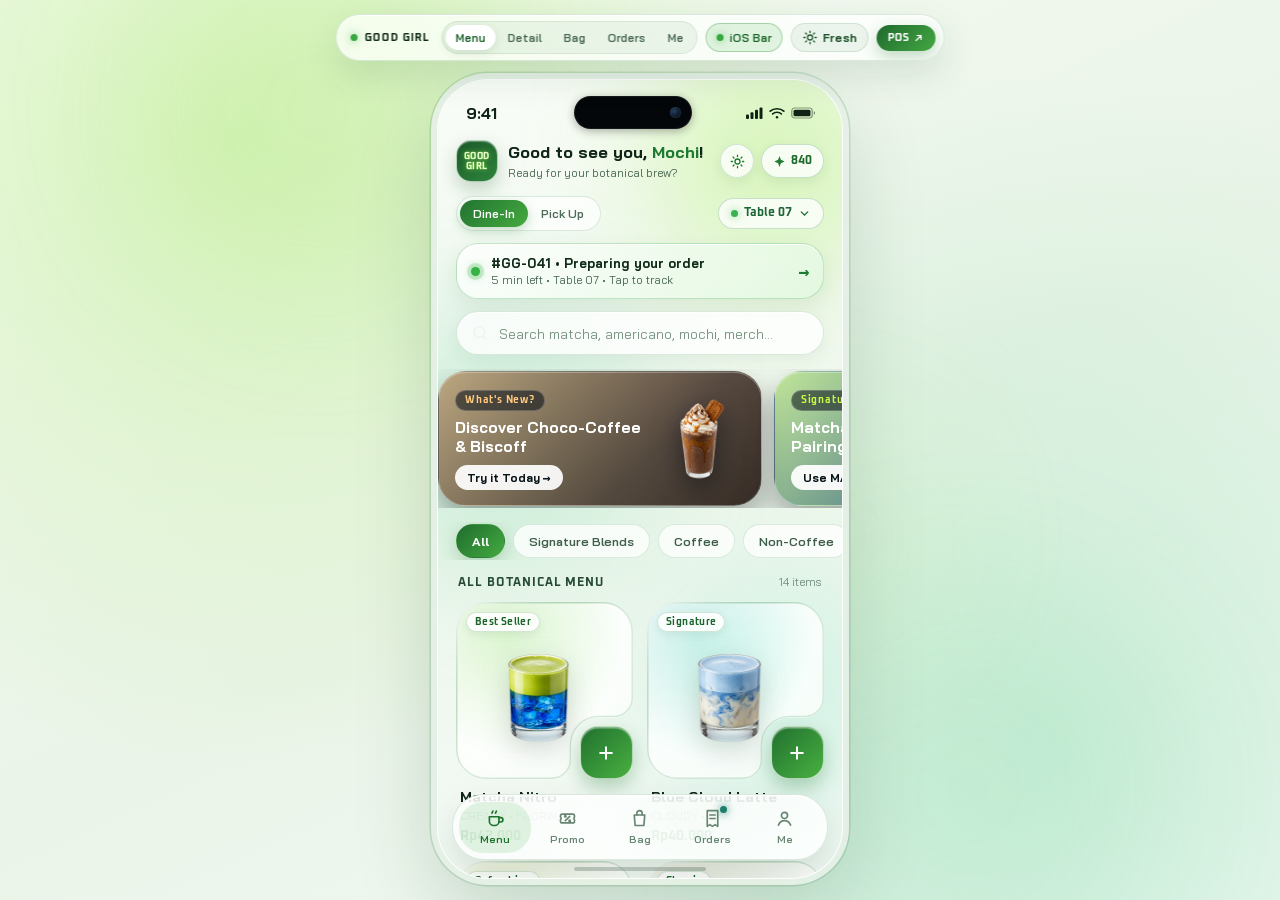
==== index.html @ bb22db85 "Polish SVG icons, concave card framing, responsive spacing, and single-line POS controls" ====
<!DOCTYPE html>
<html lang="en">
<head>
  <meta charset="UTF-8" />
  <meta name="viewport" content="width=device-width, initial-scale=1.0, maximum-scale=1.0, user-scalable=no, viewport-fit=cover" />
  <meta name="theme-color" content="#072230" />
  <meta name="apple-mobile-web-app-capable" content="yes" />
  <meta name="apple-mobile-web-app-status-bar-style" content="black-translucent" />
  <title>GOOD GIRL — Botanical Café Ordering &amp; Live POS</title>

  <link rel="preconnect" href="https://fonts.googleapis.com" />
  <link rel="preconnect" href="https://fonts.gstatic.com" crossorigin />
  <link href="https://fonts.googleapis.com/css2?family=Bai+Jamjuree:wght@400;500;600;700&family=Oxanium:wght@500;600;700&display=swap" rel="stylesheet" />
  <link rel="stylesheet" href="styles.css" />
</head>
<body class="show-statusbar">
  <!-- Shared SVG Definitions: Precision Concentric Concave-Notched Card ClipPath -->
  <svg class="svg-defs" aria-hidden="true" width="0" height="0" focusable="false">
    <defs>
      <clipPath id="notchedCardClip" clipPathUnits="objectBoundingBox">
        <path d="M 0.1687 0
                 L 0.8313 0
                 A 0.1687 0.1687 0 0 1 1 0.1687
                 L 1 0.5422
                 A 0.1084 0.1084 0 0 1 0.8916 0.6506
                 L 0.8072 0.6506
                 A 0.1566 0.1566 0 0 0 0.6506 0.8072
                 L 0.6506 0.8916
                 A 0.1084 0.1084 0 0 1 0.5422 1
                 L 0.1687 1
                 A 0.1687 0.1687 0 0 1 0 0.8313
                 L 0 0.1687
                 A 0.1687 0.1687 0 0 1 0.1687 0 Z" />
      </clipPath>

      <linearGradient id="notchGlassBorder" x1="0%" y1="0%" x2="100%" y2="100%">
        <stop offset="0%" stop-color="var(--notch-stroke-1)" />
        <stop offset="48%" stop-color="var(--notch-stroke-2)" />
        <stop offset="100%" stop-color="var(--notch-stroke-3)" />
      </linearGradient>
    </defs>
  </svg>

  <!-- Desktop Ambient Backdrop -->
  <div class="desktop-backdrop" aria-hidden="true">
    <div class="ambient-orb orb-1"></div>
    <div class="ambient-orb orb-2"></div>
    <div class="ambient-orb orb-3"></div>
  </div>

  <!-- Desktop-Only Floating Preview Toolbar -->
  <aside class="desktop-toolbar" aria-label="Preview controls">
    <div class="toolbar-brand">
      <span class="toolbar-dot"></span>
      <span>GOOD GIRL</span>
    </div>
    <div class="toolbar-segmented" role="tablist" aria-label="Quick view">
      <button type="button" class="toolbar-tab is-active" data-nav-view="menu" role="tab" aria-selected="true">Menu</button>
      <button type="button" class="toolbar-tab" data-nav-view="detail" role="tab" aria-selected="false">Detail</button>
      <button type="button" class="toolbar-tab" data-nav-view="bag" role="tab" aria-selected="false">Bag</button>
      <button type="button" class="toolbar-tab" data-nav-view="orders" role="tab" aria-selected="false">Orders</button>
      <button type="button" class="toolbar-tab" data-nav-view="me" role="tab" aria-selected="false">Me</button>
    </div>
    <button type="button" class="toolbar-toggle is-active" id="statusBarToggle" aria-pressed="true" title="Toggle iOS Status Bar">
      <span class="toggle-indicator"></span>
      <span>iOS Bar</span>
    </button>
    <button type="button" class="toolbar-theme-btn" id="toolbarThemeBtn" data-theme-toggle aria-label="Switch theme">
      <span class="theme-pill-icon" aria-hidden="true">
        <svg width="14" height="14" viewBox="0 0 24 24" fill="none" stroke="currentColor" stroke-width="2.1" stroke-linecap="round" stroke-linejoin="round"><circle cx="12" cy="12" r="4"/><path d="M12 2v2M12 20v2M4.93 4.93l1.41 1.41M17.66 17.66l1.41 1.41M2 12h2M20 12h2M6.34 17.66l-1.41 1.41M19.07 4.93l-1.41 1.41"/></svg>
      </span>
      <span class="theme-pill-label">Fresh</span>
    </button>
    <a href="pos.html" target="_blank" rel="noopener" class="toolbar-pos-link" title="Open Live Barista POS Terminal">
      <span>POS</span>
      <svg width="12" height="12" viewBox="0 0 24 24" fill="none" stroke="currentColor" stroke-width="2.4" stroke-linecap="round" stroke-linejoin="round" aria-hidden="true"><path d="M7 17L17 7M9 7h8v8"/></svg>
    </a>
  </aside>

  <!-- Main Mobile Shell -->
  <main class="mobile-stage">
    <div class="phone-shell" id="phoneShell" data-view="menu">

      <!-- Optional Desktop Preview iOS Status Bar (auto-hidden on real phones <= 520px) -->
      <header class="ios-statusbar" id="iosStatusBar" aria-hidden="true">
        <span class="status-time">9:41</span>
        <div class="dynamic-island">
          <span class="island-camera"></span>
        </div>
        <div class="status-icons">
          <svg width="17" height="12" viewBox="0 0 17 12" fill="currentColor">
            <rect x="0" y="7.5" width="3" height="4.5" rx="1" />
            <rect x="4.5" y="5.2" width="3" height="6.8" rx="1" />
            <rect x="9" y="2.8" width="3" height="9.2" rx="1" />
            <rect x="13.5" y="0.5" width="3" height="11.5" rx="1" />
          </svg>
          <svg width="16" height="12" viewBox="0 0 16 12" fill="none" stroke="currentColor" stroke-width="1.7" stroke-linecap="round">
            <path d="M1.2 4.2C4.8 0.9 11.2 0.9 14.8 4.2" />
            <path d="M3.7 6.9C6.1 4.7 9.9 4.7 12.3 6.9" />
            <circle cx="8" cy="10.2" r="1.2" fill="currentColor" stroke="none" />
          </svg>
          <svg width="25" height="12" viewBox="0 0 25 12" fill="none">
            <rect x="0.75" y="1" width="20.5" height="10" rx="3" stroke="currentColor" stroke-opacity="0.45" stroke-width="1.2" />
            <rect x="2.5" y="2.75" width="17" height="6.5" rx="1.6" fill="currentColor" />
            <path d="M22.8 4.2C23.6 4.5 24 5.2 24 6C24 6.8 23.6 7.5 22.8 7.8V4.2Z" fill="currentColor" fill-opacity="0.55" />
          </svg>
        </div>
      </header>

      <!-- ================================================================
           VIEW 1: MENU HOME (Discovery, Mode/Table, Promo, Categories, Grid)
           ================================================================ -->
      <section class="screen screen-menu is-active" id="screenMenu" aria-label="Menu Home">
        <div class="ambient-layer menu-ambient" aria-hidden="true">
          <div class="a-orb a-orb-lime"></div>
          <div class="a-orb a-orb-ocean"></div>
          <div class="a-orb a-orb-cyan"></div>
        </div>

        <div class="scroll-body menu-scroll">
          <!-- Greeting & Member Points -->
          <div class="home-header">
            <div class="home-brand-left">
              <div class="brand-badge brand-badge-sm" aria-label="GOOD GIRL Logo">
                <svg viewBox="0 0 56 56" class="goodgirl-svg" aria-hidden="true">
                  <text x="28" y="25" text-anchor="middle" class="gg-text">GOOD</text>
                  <text x="28" y="42" text-anchor="middle" class="gg-text">GIRL</text>
                </svg>
              </div>
              <div class="home-greeting">
                <h1>Good to see you, <span id="homeMemberName">Mochi</span>!</h1>
                <p>Ready for your botanical brew?</p>
              </div>
            </div>

            <div class="home-header-actions">
              <button type="button" class="theme-mini-btn" id="homeThemeBtn" data-theme-toggle aria-label="Switch light or dark theme" title="Switch Fresh White / Dark Glass theme">
                <span class="theme-pill-icon" aria-hidden="true">
                  <svg width="16" height="16" viewBox="0 0 24 24" fill="none" stroke="currentColor" stroke-width="2.1" stroke-linecap="round" stroke-linejoin="round"><circle cx="12" cy="12" r="4"/><path d="M12 2v2M12 20v2M4.93 4.93l1.41 1.41M17.66 17.66l1.41 1.41M2 12h2M20 12h2M6.34 17.66l-1.41 1.41M19.07 4.93l-1.41 1.41"/></svg>
                </span>
              </button>
              <button type="button" class="points-chip" id="homePointsChip" aria-label="View membership points">
                <svg class="pts-star-svg" width="13" height="13" viewBox="0 0 24 24" fill="currentColor" aria-hidden="true"><path d="M12 2l2.6 6.8L21.5 12l-6.9 3.2L12 22l-2.6-6.8L2.5 12l6.9-3.2L12 2Z"/></svg>
                <span id="homePointsVal">840</span>
              </button>
            </div>
          </div>

          <!-- Dine-In / Pick-Up + Table Selector Strip -->
          <div class="mode-strip">
            <div class="mode-segmented" role="radiogroup" aria-label="Order mode">
              <button type="button" class="mode-opt is-active" data-order-mode="dine-in" role="radio" aria-checked="true">Dine-In</button>
              <button type="button" class="mode-opt" data-order-mode="pickup" role="radio" aria-checked="false">Pick Up</button>
            </div>

            <button type="button" class="table-pill" id="tableSelectBtn" aria-label="Select table number">
              <span class="table-dot"></span>
              <span id="tableNumberLabel">Table 07</span>
              <svg width="13" height="13" viewBox="0 0 24 24" fill="none" stroke="currentColor" stroke-width="2.4" stroke-linecap="round">
                <path d="M6 9l6 6 6-6" />
              </svg>
            </button>
          </div>

          <!-- Live Active Order Status Banner (syncs with POS!) -->
          <button type="button" class="active-order-banner" id="homeActiveOrderBanner" hidden>
            <span class="live-pulse"></span>
            <span class="banner-order-copy">
              <strong id="homeActiveOrderTitle">#GG-041 • Preparing your order</strong>
              <small id="homeActiveOrderSub">5 min left • Table 07 • Tap to track</small>
            </span>
            <span class="banner-order-arrow">&rarr;</span>
          </button>

          <!-- Liquid-Glass Search Bar -->
          <div class="search-glass-wrap">
            <svg class="search-icon" width="18" height="18" viewBox="0 0 24 24" fill="none" stroke="currentColor" stroke-width="2" stroke-linecap="round">
              <circle cx="11" cy="11" r="7" />
              <path d="M20 20l-3.5-3.5" />
            </svg>
            <input
              type="search"
              id="menuSearchInput"
              class="search-glass-input"
              placeholder="Search matcha, americano, mochi, merch..."
              autocomplete="off"
              aria-label="Search menu"
            />
            <button type="button" class="search-clear-btn" id="searchClearBtn" hidden aria-label="Clear search">&times;</button>
          </div>

          <!-- Featured Promo Banner Carousel -->
          <div class="promo-carousel" id="promoCarousel" aria-label="Featured promotions">
            <!-- Populated from menu-data.js -->
          </div>

          <!-- Horizontal Category Filter Pills -->
          <div class="category-pills" id="categoryPills" role="tablist" aria-label="Menu categories">
            <!-- Populated from menu-data.js -->
          </div>

          <!-- Section Header -->
          <div class="menu-section-head">
            <h2 id="menuGridHeading">ALL BOTANICAL MENU</h2>
            <span id="menuGridCount">14 items</span>
          </div>

          <!-- 2-Column Concave-Notched Liquid-Glass Menu Grid -->
          <div class="menu-grid" id="menuGrid" role="list">
            <!-- Populated dynamically with concave-notched SVG glass cards -->
          </div>
        </div>
      </section>

      <!-- ================================================================
           VIEW 2: PROMO, VOUCHERS & MERCH DEALS
           ================================================================ -->
      <section class="screen screen-promo" id="screenPromo" aria-label="Promotions and Vouchers" aria-hidden="true">
        <div class="ambient-layer promo-ambient" aria-hidden="true">
          <div class="a-orb a-orb-lime"></div>
          <div class="a-orb a-orb-rose"></div>
        </div>

        <div class="scroll-body tab-scroll">
          <div class="page-head">
            <div>
              <p class="page-kicker">GOOD GIRL REWARDS</p>
              <h1 class="page-title">PROMO &amp; VOUCHERS</h1>
            </div>
            <span class="active-voucher-pill" id="promoAppliedPill" hidden>1 Applied</span>
          </div>

          <!-- Promo Code Quick Input -->
          <form class="voucher-input-row" id="promoCodeForm">
            <input
              type="text"
              id="promoCodeInput"
              class="glass-text-input"
              placeholder="Enter voucher code (e.g. MATCHA20)"
              autocomplete="off"
            />
            <button type="submit" class="apply-code-btn">Apply</button>
          </form>

          <div class="section-label-row">
            <h2>AVAILABLE VOUCHERS</h2>
            <span>Tap to apply to bag</span>
          </div>

          <div class="voucher-list" id="promoVoucherList">
            <!-- Populated from app.js -->
          </div>

          <div class="section-label-row" style="margin-top: 22px;">
            <h2>LIMITED MERCH PERKS</h2>
            <span>Bring tumbler &amp; save Rp5k</span>
          </div>

          <div class="merch-spotlight-list" id="promoMerchList">
            <!-- Populated from app.js -->
          </div>
        </div>
      </section>

      <!-- ================================================================
           VIEW 3: MY BAG (Order List, Change, Merge Table, Voucher, Pay Now)
           ================================================================ -->
      <section class="screen screen-bag" id="screenBag" aria-label="My Bag" aria-hidden="true">
        <div class="ambient-layer bag-ambient" aria-hidden="true">
          <div class="a-orb a-orb-ocean"></div>
          <div class="a-orb a-orb-lime"></div>
        </div>

        <div class="bag-layout">
          <div class="page-head bag-head">
            <div>
              <p class="page-kicker">CHECKOUT TRAY</p>
              <h1 class="page-title">MY BAG <span class="bag-count-inline" id="bagHeaderCount">(0)</span></h1>
            </div>
            <button type="button" class="add-more-pill" id="bagAddMoreBtn">Add Order +</button>
          </div>

          <div class="bag-scroll">
            <!-- Fulfillment Mode & Merge Active Order Bar -->
            <div class="bag-mode-card">
              <div class="bag-mode-top">
                <div>
                  <span class="bag-mode-label" id="bagModeSummary">Dine-In • Table 07</span>
                  <p class="bag-mode-sub">Order goes straight to Barista POS</p>
                </div>
                <button type="button" class="mini-glass-btn" id="bagChangeModeBtn">Change</button>
              </div>

              <label class="merge-toggle-row" id="mergeToggleRow" hidden>
                <span class="merge-toggle-copy">
                  <strong>Merge into active order <span id="mergeTargetId">#GG-041</span></strong>
                  <small>Combine with your current table ticket at POS</small>
                </span>
                <input type="checkbox" id="mergeOrderCheckbox" class="glass-switch" />
              </label>
            </div>

            <!-- Cart Item Cards -->
            <div class="bag-items-list" id="bagItemsList">
              <!-- Populated dynamically -->
            </div>

            <!-- Have a Voucher Trigger Row -->
            <button type="button" class="voucher-trigger-row" id="bagVoucherTrigger">
              <span class="voucher-trigger-left">
                <span class="voucher-icon-pill">%</span>
                <span class="voucher-trigger-copy">
                  <strong id="bagVoucherTitle">Have a voucher?</strong>
                  <small id="bagVoucherSub">Tap to pick a promo or member reward</small>
                </span>
              </span>
              <svg width="18" height="18" viewBox="0 0 24 24" fill="none" stroke="currentColor" stroke-width="2.2" stroke-linecap="round">
                <path d="M9 6l6 6-6 6" />
              </svg>
            </button>

            <!-- Price Breakdown Card -->
            <div class="bag-summary-card" id="bagSummaryCard">
              <div class="sum-row">
                <span>Subtotal</span>
                <span id="bagSubtotal">Rp0</span>
              </div>
              <div class="sum-row sum-discount" id="bagDiscountRow" hidden>
                <span id="bagDiscountLabel">Voucher Discount</span>
                <span id="bagDiscountVal">-Rp0</span>
              </div>
              <div class="sum-row">
                <span>Service &amp; Packaging</span>
                <span class="sum-free">Included</span>
              </div>
              <div class="sum-row">
                <span>Member Points Earned</span>
                <span class="sum-pts" id="bagPointsEarn">+0 pts</span>
              </div>
              <div class="sum-row sum-total">
                <span>Total</span>
                <span id="bagTotal">Rp0</span>
              </div>
            </div>
          </div>

          <!-- Sticky Pay Now Bar (sits right above floating dock) -->
          <div class="bag-checkout-bar">
            <div class="bag-pay-meta">
              <span id="bagPayItemCount">0 items</span>
              <strong id="bagPayTotal">Rp0</strong>
            </div>
            <button type="button" class="pay-now-btn" id="payNowBtn" disabled>
              <span>Pay Now</span>
              <svg width="17" height="17" viewBox="0 0 24 24" fill="none" stroke="currentColor" stroke-width="2.4" stroke-linecap="round">
                <path d="M5 12h14M13 6l6 6-6 6" />
              </svg>
            </button>
          </div>
        </div>
      </section>

      <!-- ================================================================
           VIEW 4: ORDERS (Live 4-Stage Tracker + Receipt + Pairing Sheet)
           ================================================================ -->
      <section class="screen screen-orders" id="screenOrders" aria-label="Live Order Tracker" aria-hidden="true">
        <div class="ambient-layer orders-ambient" aria-hidden="true">
          <div class="a-orb a-orb-ocean"></div>
          <div class="a-orb a-orb-cyan"></div>
          <div class="a-orb a-orb-lime"></div>
        </div>

        <div class="orders-scroll">
          <!-- Top Signature Liquid-Glass Order Status Card -->
          <article class="order-glass-card" id="activeOrderCard" aria-label="Active order status">
            <div class="order-card-upper">
              <button type="button" class="order-thumb-glass" id="trackerDrinkThumbBtn" aria-label="View item details">
                <img src="assets/matcha-nitro.png" alt="Ordered drink" id="trackerDrinkImg" />
              </button>

              <div class="order-status-meta">
                <div class="order-id-line">
                  <span class="queue-badge" id="trackerQueueId">#GG-041</span>
                  <span class="queue-mode-text" id="trackerOrderMode">Dine-In • Table 07</span>
                </div>
                <h2 class="order-status-heading" id="orderStatusHeading">Preparing your order</h2>
                <p class="order-status-eta" id="orderStatusEta">5 min left</p>
              </div>
            </div>

            <!-- Signature Lime → Aqua → Blue Gradient Progress Bar -->
            <div class="progress-row">
              <span class="progress-label">Received</span>
              <div class="progress-track-wrap" aria-label="Live order progress">
                <div class="progress-track">
                  <div class="progress-fill" id="progressFill" style="width: 62%;"></div>
                </div>
                <div class="progress-knob" id="progressKnob" style="left: 62%;"></div>
              </div>
              <span class="progress-label progress-label-end">Complete</span>
            </div>

            <!-- Interactive 4-Stage Stepper Pills (Synced with POS + tappable for testing!) -->
            <div class="stage-pills-row" id="stagePillsRow" role="group" aria-label="Order tracking stages">
              <button type="button" class="stage-pill" data-stage="received">Received</button>
              <button type="button" class="stage-pill is-active" data-stage="preparing">Preparing</button>
              <button type="button" class="stage-pill" data-stage="ready">Ready</button>
              <button type="button" class="stage-pill" data-stage="complete">Complete</button>
            </div>

            <!-- Receipt & Live POS Actions -->
            <div class="tracker-utility-row">
              <button type="button" class="utility-glass-btn" id="openReceiptBtn">
                <svg width="15" height="15" viewBox="0 0 24 24" fill="none" stroke="currentColor" stroke-width="2" stroke-linecap="round">
                  <path d="M6 3h12v18l-3-2-3 2-3-2-3 2V3Z" />
                  <path d="M9 8h6M9 12h6M9 16h4" />
                </svg>
                <span>Order Receipt</span>
              </button>
              <a href="pos.html" target="_blank" rel="noopener" class="utility-glass-btn utility-pos-btn">
                <span class="live-dot-sm"></span>
                <span>Open Live POS &nearr;</span>
              </a>
            </div>

            <div class="order-card-divider" aria-hidden="true"></div>

            <!-- Restaurant Support & Glowing Neon Call Button -->
            <div class="order-card-lower">
              <button type="button" class="brand-badge" id="trackerBrandBtn" aria-label="Back to menu">
                <svg viewBox="0 0 56 56" class="goodgirl-svg" aria-hidden="true">
                  <text x="28" y="25" text-anchor="middle" class="gg-text">GOOD</text>
                  <text x="28" y="42" text-anchor="middle" class="gg-text">GIRL</text>
                </svg>
              </button>

              <div class="support-copy">
                <p class="support-title">Something wrong?</p>
                <p class="support-sub">Call restaurant</p>
              </div>

              <button type="button" class="call-neon-btn" id="callRestaurantBtn" aria-label="Call restaurant">
                <svg width="24" height="24" viewBox="0 0 24 24" fill="currentColor" aria-hidden="true">
                  <path d="M6.62 10.79a15.05 15.05 0 0 0 6.59 6.59l2.2-2.2a1 1 0 0 1 1.01-.24c1.12.37 2.33.57 3.58.57a1 1 0 0 1 1 1V20a1 1 0 0 1-1 1C10.61 21 3 13.39 3 4a1 1 0 0 1 1-1h3.5a1 1 0 0 1 1 1c0 1.25.2 2.46.57 3.58a1 1 0 0 1-.25 1.01l-2.2 2.2Z" />
                </svg>
              </button>
            </div>
          </article>

          <!-- Bottom Pairing Liquid-Glass Sheet ("MATCH FOR YOUR MATCHA?") -->
          <section class="pairing-glass-sheet" id="pairingSheet" aria-label="Match for your matcha desserts">
            <div class="sheet-handle-bar" aria-hidden="true">
              <span class="sheet-handle-pill"></span>
            </div>

            <div class="pairing-header">
              <h2 class="pairing-title">MATCH FOR YOUR MATCHA?</h2>
              <p class="pairing-subtitle">Here’s our finest desserts and pastry.</p>
            </div>

            <div class="pairing-carousel" id="pairingCarousel" role="list">
              <!-- Populated with exact concave-notched glass cards -->
            </div>

            <!-- Past / All Orders List -->
            <div class="order-history-section">
              <div class="section-label-row">
                <h2>ORDER RECEIPTS &amp; HISTORY</h2>
                <span id="orderHistoryCount">1 order</span>
              </div>
              <div class="order-history-list" id="orderHistoryList">
                <!-- Populated dynamically -->
              </div>
            </div>
          </section>
        </div>
      </section>

      <!-- ================================================================
           VIEW 5: ME (Membership Card, GG Pay, Favorites, Vouchers, POS Link)
           ================================================================ -->
      <section class="screen screen-me" id="screenMe" aria-label="Member Account" aria-hidden="true">
        <div class="ambient-layer me-ambient" aria-hidden="true">
          <div class="a-orb a-orb-lime"></div>
          <div class="a-orb a-orb-ocean"></div>
        </div>

        <div class="scroll-body tab-scroll">
          <div class="page-head">
            <div>
              <p class="page-kicker">MEMBERSHIP &amp; ACCOUNT</p>
              <h1 class="page-title">HELLO, <span id="meMemberName">MOCHI</span></h1>
            </div>
            <span class="member-id-pill" id="meMemberId">GG-M-8824</span>
          </div>

          <!-- Holographic Liquid-Glass Membership Card -->
          <div class="member-glass-card">
            <div class="member-card-shine" aria-hidden="true"></div>
            <div class="member-card-top">
              <div>
                <span class="member-tier-badge" id="meTierBadge">EMERALD MEMBER</span>
                <p class="member-tier-sub">Earn 1 pt per Rp1.000 • 2&times; with GG Pay</p>
              </div>
              <div class="brand-badge brand-badge-sm">
                <svg viewBox="0 0 56 56" class="goodgirl-svg" aria-hidden="true">
                  <text x="28" y="25" text-anchor="middle" class="gg-text">GOOD</text>
                  <text x="28" y="42" text-anchor="middle" class="gg-text">GIRL</text>
                </svg>
              </div>
            </div>

            <div class="member-points-row">
              <div>
                <strong class="member-pts-big" id="mePointsBig">840</strong>
                <span class="member-pts-unit">pts</span>
              </div>
              <span class="member-next-tier" id="meNextTierText">160 pts to Obsidian VIP</span>
            </div>

            <div class="member-progress-track">
              <div class="member-progress-fill" id="meTierProgressFill" style="width: 84%;"></div>
            </div>

            <div class="member-wallet-row">
              <div>
                <span class="wallet-label">GG MEMBER PAY BALANCE</span>
                <strong class="wallet-balance" id="meWalletBalance">Rp250.000</strong>
              </div>
              <button type="button" class="topup-pill-btn" id="topUpWalletBtn">+ Top Up Rp100k</button>
            </div>
          </div>

          <!-- My Favorite Menu -->
          <div class="section-label-row" style="margin-top: 20px;">
            <h2>FAVORITE MENU</h2>
            <span id="meFavCount">3 saved</span>
          </div>
          <div class="favorites-row" id="meFavoritesRow">
            <!-- Populated dynamically -->
          </div>

          <!-- Theme Appearance Option Card -->
          <div class="appearance-glass-card">
            <div class="appearance-copy">
              <strong>App Theme Style</strong>
              <small id="meThemeDesc">Fresh White &amp; Matcha Green Glass</small>
            </div>
            <div class="appearance-segmented" role="radiogroup" aria-label="Theme preference">
              <button type="button" class="appearance-opt is-active" data-set-theme="light" role="radio" aria-checked="true">
                <svg width="13" height="13" viewBox="0 0 24 24" fill="none" stroke="currentColor" stroke-width="2.2" stroke-linecap="round" aria-hidden="true"><circle cx="12" cy="12" r="4"/><path d="M12 2v2M12 20v2M4.93 4.93l1.41 1.41M17.66 17.66l1.41 1.41M2 12h2M20 12h2M6.34 17.66l-1.41 1.41M19.07 4.93l-1.41 1.41"/></svg>
                <span>Fresh</span>
              </button>
              <button type="button" class="appearance-opt" data-set-theme="dark" role="radio" aria-checked="false">
                <svg width="13" height="13" viewBox="0 0 24 24" fill="none" stroke="currentColor" stroke-width="2.2" stroke-linecap="round" aria-hidden="true"><path d="M21 12.8A9 9 0 1 1 11.2 3a7 7 0 0 0 9.8 9.8Z"/></svg>
                <span>Dark</span>
              </button>
            </div>
          </div>

          <!-- Quick POS Owner / Staff Portal Card -->
          <a href="pos.html" target="_blank" rel="noopener" class="pos-portal-card">
            <div class="pos-portal-left">
              <span class="live-pulse"></span>
              <div>
                <strong>Barista Live POS Terminal</strong>
                <small>Open pos.html to accept &amp; update orders live</small>
              </div>
            </div>
            <span class="pos-portal-arrow">&nearr;</span>
          </a>
        </div>
      </section>

      <!-- ================================================================
           FULL-SCREEN ADAPTIVE PRODUCT DETAIL SHEET (Color-Matched Per Item!)
           ================================================================ -->
      <section class="screen screen-detail" id="screenDetail" aria-label="Product Detail" aria-hidden="true">
        <!-- Dynamic dual-tone ambient backdrop matching item photo -->
        <div class="product-top-backdrop" id="productTopBackdrop" aria-hidden="true"></div>
        <div class="stacked-sheet-ghost" aria-hidden="true"></div>

        <div class="product-glass-sheet" id="productGlassSheet">
          <div class="product-inner-glow" aria-hidden="true">
            <div class="inner-orb inner-orb-top"></div>
            <div class="inner-orb inner-orb-bottom"></div>
            <div class="inner-grid-lines"></div>
          </div>

          <div class="sheet-handle-bar" id="detailHandleBar" role="button" tabindex="0" aria-label="Drag down to close">
            <span class="sheet-handle-pill"></span>
          </div>

          <!-- Top Glowing Neon Back & Favorite Controls -->
          <div class="product-topbar">
            <button type="button" class="neon-action-btn" id="detailBackBtn" aria-label="Back to menu">
              <svg width="26" height="26" viewBox="0 0 24 24" fill="none" stroke="currentColor" stroke-width="2.1" stroke-linecap="round" stroke-linejoin="round">
                <path d="M19 12H5" />
                <path d="M11 6l-6 6 6 6" />
              </svg>
            </button>

            <span class="detail-category-pill" id="detailCategoryPill">Signature Blends</span>

            <button type="button" class="neon-action-btn heart-btn" id="detailFavBtn" aria-label="Save to favorites" aria-pressed="false">
              <svg width="26" height="26" viewBox="0 0 24 24" fill="none" stroke="currentColor" stroke-width="1.95" stroke-linecap="round" stroke-linejoin="round">
                <path class="heart-path" d="M12 20.4c-.3 0-.6-.1-.8-.3C7.2 16.9 3.5 13.7 3.5 9.2 3.5 6.4 5.7 4.2 8.4 4.2c1.6 0 3 .8 3.6 2 .6-1.2 2-2 3.6-2 2.7 0 4.9 2.2 4.9 5 0 4.5-3.7 7.7-7.7 10.9-.2.2-.5.3-.8.3Z" />
              </svg>
            </button>
          </div>

          <!-- Scrollable Detail Content -->
          <div class="detail-scroll">
            <div class="product-heading-row">
              <div class="heading-left">
                <h1 class="product-title" id="detailTitle">MATCHA NITRO</h1>
                <span class="product-volume" id="detailVolume">250 ML</span>
              </div>
              <span class="detail-price-tag" id="detailUnitPrice">Rp42.000</span>
            </div>

            <p class="product-description">
              <span id="detailDescText"></span>
              <button type="button" class="read-more-btn" id="detailReadMoreBtn" aria-expanded="false">Read more</button>
            </p>

            <!-- Interactive Frosted Flavor Chips -->
            <div class="flavor-chips-row" id="detailFlavorChips" role="list"></div>
            <div class="flavor-note-toast" id="detailFlavorNote" aria-live="polite"></div>

            <!-- Hero Transparent PNG Showcase -->
            <div class="hero-drink-stage" id="heroDrinkStage">
              <div class="drink-halo" aria-hidden="true"></div>
              <div class="drink-caustic-shadow" aria-hidden="true"></div>
              <img src="assets/matcha-nitro.png" alt="Menu item" class="hero-drink-img" id="detailHeroImg" draggable="false" />
            </div>

            <!-- Segmented Liquid-Glass Size Selector (Directly under Hero Drink!) -->
            <div class="size-selector-glass" id="detailSizeSelector" role="radiogroup" aria-label="Choose your size">
              <div class="size-thumb" id="detailSizeThumb" aria-hidden="true"></div>
              <button type="button" class="size-option" data-size="small" role="radio" aria-checked="false">Small</button>
              <button type="button" class="size-option is-active" data-size="medium" role="radio" aria-checked="true">Medium</button>
              <button type="button" class="size-option" data-size="large" role="radio" aria-checked="false">Large</button>
            </div>

            <!-- Customizer Panel (Style Ice/Hot, Sugar/Ice Levels, Quantity, Note) -->
            <div class="customizer-panel">
              <!-- Style + Quantity Row -->
              <div class="custom-group">
                <div class="custom-group-head">
                  <span>Pick your style</span>
                  <div class="qty-inline-stepper" aria-label="Quantity">
                    <button type="button" class="qty-btn" id="detailQtyMinus" aria-label="Decrease quantity">&minus;</button>
                    <span class="qty-val" id="detailQtyVal">1</span>
                    <button type="button" class="qty-btn is-plus" id="detailQtyPlus" aria-label="Increase quantity">+</button>
                  </div>
                </div>
                <div class="style-cards-row" id="detailStyleRow" role="radiogroup" aria-label="Pick your style">
                  <!-- Populated dynamically -->
                </div>
              </div>

              <!-- Sugar & Ice Levels (Drinks Only) -->
              <div class="custom-group" id="detailLevelsGroup">
                <div class="level-block">
                  <span class="level-label">Sugar Level</span>
                  <div class="level-pills" id="sugarLevelPills">
                    <button type="button" class="level-pill is-active" data-sugar="Normal">Normal</button>
                    <button type="button" class="level-pill" data-sugar="Less Sugar">Less Sugar</button>
                    <button type="button" class="level-pill" data-sugar="No Sugar">No Sugar</button>
                  </div>
                </div>
                <div class="level-block">
                  <span class="level-label">Ice Level</span>
                  <div class="level-pills" id="iceLevelPills">
                    <button type="button" class="level-pill is-active" data-ice="Normal">Normal</button>
                    <button type="button" class="level-pill" data-ice="Less Ice">Less Ice</button>
                    <button type="button" class="level-pill" data-ice="Extra Ice">Extra Ice</button>
                  </div>
                </div>
              </div>

              <!-- Optional Note -->
              <div class="custom-group">
                <label class="custom-note-label" for="detailNoteInput">Note <span>(optional)</span></label>
                <input
                  type="text"
                  id="detailNoteInput"
                  class="glass-note-input"
                  placeholder="Add a note for barista (e.g. extra foam, oat milk)..."
                  maxlength="80"
                />
              </div>
            </div>
          </div>

          <!-- Sticky Bottom CTA Footer -->
          <div class="detail-sticky-footer">
            <button type="button" class="detail-bag-shortcut" id="detailBagShortcut" aria-label="Open My Bag">
              <svg width="21" height="21" viewBox="0 0 24 24" fill="none" stroke="currentColor" stroke-width="2" stroke-linecap="round" stroke-linejoin="round">
                <path d="M6 8h12l-1 12H7L6 8Z" />
                <path d="M9 8V6a3 3 0 0 1 6 0v2" />
              </svg>
              <span class="detail-bag-dot" id="detailBagCount">0</span>
            </button>

            <button type="button" class="add-to-order-btn" id="detailAddBtn">
              <span class="cta-label" id="detailAddLabel">Add to My Bag • Rp42.000</span>
              <span class="cta-shine" aria-hidden="true"></span>
            </button>
          </div>
        </div>
      </section>

      <!-- ================================================================
           FLOATING iOS LIQUID-GLASS 5-TAB BOTTOM DOCK
           ================================================================ -->
      <nav class="glass-bottom-dock" id="bottomDock" aria-label="Primary navigation">
        <button type="button" class="dock-btn is-active" data-tab="menu" aria-current="page">
          <svg width="21" height="21" viewBox="0 0 24 24" fill="none" stroke="currentColor" stroke-width="1.9" stroke-linecap="round" stroke-linejoin="round">
            <path d="M5 10h11v5a5 5 0 0 1-5 5H10a5 5 0 0 1-5-5v-5Z" />
            <path d="M16 11h2a2.5 2.5 0 0 1 0 5h-2" />
            <path d="M8 6c0-1 1-1.5 1-2.5M12 6c0-1 1-1.5 1-2.5" />
          </svg>
          <span>Menu</span>
        </button>

        <button type="button" class="dock-btn" data-tab="promo">
          <svg width="21" height="21" viewBox="0 0 24 24" fill="none" stroke="currentColor" stroke-width="1.9" stroke-linecap="round" stroke-linejoin="round">
            <path d="M4 9a2 2 0 0 1 2-2h12a2 2 0 0 1 2 2v1.5a2 2 0 0 0 0 3V15a2 2 0 0 1-2 2H6a2 2 0 0 1-2-2v-1.5a2 2 0 0 0 0-3V9Z" />
            <path d="M9.5 14.5l5-5" />
            <circle cx="9.5" cy="9.5" r="0.8" fill="currentColor" />
            <circle cx="14.5" cy="14.5" r="0.8" fill="currentColor" />
          </svg>
          <span>Promo</span>
        </button>

        <button type="button" class="dock-btn" data-tab="bag">
          <span class="dock-icon-wrap">
            <svg width="21" height="21" viewBox="0 0 24 24" fill="none" stroke="currentColor" stroke-width="1.9" stroke-linecap="round" stroke-linejoin="round">
              <path d="M6 8h12l-1 12H7L6 8Z" />
              <path d="M9 8V6a3 3 0 0 1 6 0v2" />
            </svg>
            <span class="dock-badge" id="dockBagBadge" hidden>0</span>
          </span>
          <span>Bag</span>
        </button>

        <button type="button" class="dock-btn" data-tab="orders">
          <span class="dock-icon-wrap">
            <svg width="21" height="21" viewBox="0 0 24 24" fill="none" stroke="currentColor" stroke-width="1.9" stroke-linecap="round" stroke-linejoin="round">
              <path d="M6 3h12v18l-3-2-3 2-3-2-3 2V3Z" />
              <path d="M9 8h6M9 12h6" />
            </svg>
            <span class="dock-live-dot" id="dockOrdersDot"></span>
          </span>
          <span>Orders</span>
        </button>

        <button type="button" class="dock-btn" data-tab="me">
          <svg width="21" height="21" viewBox="0 0 24 24" fill="none" stroke="currentColor" stroke-width="1.9" stroke-linecap="round" stroke-linejoin="round">
            <circle cx="12" cy="8.5" r="3.5" />
            <path d="M5 19.5c1.5-3.4 4.2-5 7-5s5.5 1.6 7 5" />
          </svg>
          <span>Me</span>
        </button>
      </nav>

      <!-- ================================================================
           MODAL 1: PAYMENT GATEWAY (QRIS, E-Wallet/Handpay, VA, GG Pay)
           ================================================================ -->
      <div class="glass-modal-backdrop" id="paymentModalBackdrop" aria-hidden="true">
        <div class="glass-drawer payment-drawer" role="dialog" aria-modal="true" aria-labelledby="paymentModalTitle">
          <div class="sheet-handle-bar" data-close-modal="payment">
            <span class="sheet-handle-pill"></span>
          </div>

          <div class="drawer-header">
            <div>
              <p class="drawer-kicker">INSTANT PAYMENT GATEWAY</p>
              <h3 class="drawer-title" id="paymentModalTitle">SELECT PAYMENT</h3>
            </div>
            <button type="button" class="glass-close-btn" data-close-modal="payment" aria-label="Close payment">&times;</button>
          </div>

          <div class="payment-amount-strip">
            <span>Amount Due</span>
            <strong id="paymentAmountDue">Rp42.000</strong>
          </div>

          <!-- Method Selector Tabs -->
          <div class="pay-methods-grid" id="payMethodsGrid">
            <!-- Populated from menu-data.js -->
          </div>

          <!-- Dynamic Gateway Panel (QRIS QR / E-Wallet Chips / Bank VA / GG Pay) -->
          <div class="pay-gateway-panel" id="payGatewayPanel">
            <!-- Populated dynamically per selected method -->
          </div>

          <button type="button" class="add-to-order-btn payment-confirm-btn" id="confirmPaymentBtn">
            <span class="cta-label" id="confirmPaymentLabel">Pay with QRIS • Rp42.000</span>
            <span class="cta-shine" aria-hidden="true"></span>
          </button>
        </div>
      </div>

      <!-- ================================================================
           MODAL 2: DIGITAL ORDER RECEIPT + POS JSON INSPECTOR
           ================================================================ -->
      <div class="glass-modal-backdrop" id="receiptModalBackdrop" aria-hidden="true">
        <div class="glass-drawer receipt-drawer" role="dialog" aria-modal="true" aria-labelledby="receiptModalTitle">
          <div class="sheet-handle-bar" data-close-modal="receipt">
            <span class="sheet-handle-pill"></span>
          </div>

          <div class="drawer-header">
            <div>
              <p class="drawer-kicker">DIGITAL ORDER RECEIPT</p>
              <h3 class="drawer-title" id="receiptModalTitle">#GG-041</h3>
            </div>
            <button type="button" class="glass-close-btn" data-close-modal="receipt" aria-label="Close receipt">&times;</button>
          </div>

          <div class="receipt-tabs">
            <button type="button" class="receipt-tab is-active" data-receipt-tab="visual">Receipt View</button>
            <button type="button" class="receipt-tab" data-receipt-tab="json">POS Payload JSON</button>
          </div>

          <div class="receipt-body" id="receiptVisualView">
            <!-- Populated dynamically -->
          </div>

          <pre class="receipt-json-pre" id="receiptJsonView" hidden></pre>
        </div>
      </div>

      <!-- ================================================================
           MODAL 3: VOUCHER PICKER DRAWER
           ================================================================ -->
      <div class="glass-modal-backdrop" id="voucherModalBackdrop" aria-hidden="true">
        <div class="glass-drawer" role="dialog" aria-modal="true" aria-labelledby="voucherModalTitle">
          <div class="sheet-handle-bar" data-close-modal="voucher">
            <span class="sheet-handle-pill"></span>
          </div>
          <div class="drawer-header">
            <div>
              <p class="drawer-kicker">APPLY PROMO</p>
              <h3 class="drawer-title" id="voucherModalTitle">SELECT VOUCHER</h3>
            </div>
            <button type="button" class="glass-close-btn" data-close-modal="voucher" aria-label="Close vouchers">&times;</button>
          </div>
          <div class="voucher-list modal-voucher-list" id="modalVoucherList"></div>
        </div>
      </div>

      <!-- ================================================================
           MODAL 4: TABLE PICKER DRAWER
           ================================================================ -->
      <div class="glass-modal-backdrop" id="tableModalBackdrop" aria-hidden="true">
        <div class="glass-drawer" role="dialog" aria-modal="true" aria-labelledby="tableModalTitle">
          <div class="sheet-handle-bar" data-close-modal="table">
            <span class="sheet-handle-pill"></span>
          </div>
          <div class="drawer-header">
            <div>
              <p class="drawer-kicker">DINE-IN QR TABLE</p>
              <h3 class="drawer-title" id="tableModalTitle">SELECT YOUR TABLE</h3>
            </div>
            <button type="button" class="glass-close-btn" data-close-modal="table" aria-label="Close table selector">&times;</button>
          </div>
          <div class="table-grid" id="tableGrid"></div>
        </div>
      </div>

      <!-- ================================================================
           MODAL 5: CALL RESTAURANT iOS GLASS SHEET
           ================================================================ -->
      <div class="glass-modal-backdrop" id="callSheetBackdrop" aria-hidden="true">
        <div class="glass-drawer call-sheet" role="dialog" aria-modal="true" aria-labelledby="callSheetTitle">
          <div class="sheet-handle-bar" data-close-modal="call">
            <span class="sheet-handle-pill"></span>
          </div>

          <div class="call-sheet-hero">
            <div class="brand-badge brand-badge-lg">
              <svg viewBox="0 0 56 56" class="goodgirl-svg" aria-hidden="true">
                <text x="28" y="25" text-anchor="middle" class="gg-text">GOOD</text>
                <text x="28" y="42" text-anchor="middle" class="gg-text">GIRL</text>
              </svg>
            </div>
            <h3 class="call-sheet-title" id="callSheetTitle">GOOD GIRL Botanical Lab</h3>
            <p class="call-sheet-meta">Flagship Bar • Open until 22:00 WIB</p>
            <p class="call-sheet-phone">+62 21 5098 4210</p>
          </div>

          <div class="call-sheet-actions">
            <button type="button" class="call-action-primary" id="dialNowBtn">
              <svg width="20" height="20" viewBox="0 0 24 24" fill="currentColor" aria-hidden="true">
                <path d="M6.62 10.79a15.05 15.05 0 0 0 6.59 6.59l2.2-2.2a1 1 0 0 1 1.01-.24c1.12.37 2.33.57 3.58.57a1 1 0 0 1 1 1V20a1 1 0 0 1-1 1C10.61 21 3 13.39 3 4a1 1 0 0 1 1-1h3.5a1 1 0 0 1 1 1c0 1.25.2 2.46.57 3.58a1 1 0 0 1-.25 1.01l-2.2 2.2Z" />
              </svg>
              <span>Call Barista Now</span>
            </button>
            <button type="button" class="call-action-secondary" id="pingBaristaBtn">
              <span>Report Issue with Current Order</span>
            </button>
            <button type="button" class="call-action-cancel" data-close-modal="call">
              <span>Cancel</span>
            </button>
          </div>
        </div>
      </div>

      <!-- Liquid-Glass Toast -->
      <div class="glass-toast" id="glassToast" role="status" aria-live="polite"></div>

      <!-- Desktop Preview Subtle Home Indicator (hidden on real mobile) -->
      <div class="home-indicator-wrap" aria-hidden="true">
        <div class="home-indicator"></div>
      </div>
    </div>
  </main>

  <script src="menu-data.js"></script>
  <script src="pos-bridge.js"></script>
  <script src="app.js" defer></script>
</body>
</html>
---- styles.css ----
/* ==========================================================================
   GOOD GIRL — Full Café Mobile Ordering & Live POS Frontend
   Super-Rounded iOS Liquid Glass + Dynamic Per-Item Adaptive Color Themes
   ========================================================================== */

:root {
  --font-ui: 'Bai Jamjuree', -apple-system, BlinkMacSystemFont, 'SF Pro Display', sans-serif;
  --font-display: 'Oxanium', 'Bai Jamjuree', sans-serif;

  /* Core Signature Palette */
  --lime-neon: #c9fb46;
  --lime-soft: #b8e858;
  --cyan-logo: #6be7ff;
  --progress-blue: #369bff;
  --amber-soft: #ffc77d;
  --rose-soft: #ff8fb1;

  --text-primary: #f6fbfa;
  --text-secondary: rgba(226, 239, 240, 0.74);
  --text-muted: rgba(202, 224, 230, 0.52);

  /* Super-Rounded Geometry */
  --radius-phone: 50px;
  --radius-sheet: 40px;
  --radius-card: 30px;
  --radius-chip: 15px;
  --radius-pill: 999px;
  --radius-cta: 26px;

  /* Motion */
  --ease-ios: cubic-bezier(0.32, 0.72, 0, 1);
  --ease-spring: cubic-bezier(0.34, 1.48, 0.64, 1);

  /* Dynamic per-item adaptive liquid-glass palette (updated by app.js per item!) */
  --item-top-bg: #a9db4c;
  --item-top-bg-2: #73ab2a;
  --item-sheet-top: rgba(15, 23, 12, 0.78);
  --item-sheet-mid: rgba(9, 34, 34, 0.64);
  --item-sheet-bot: rgba(4, 30, 48, 0.84);
  --item-glow-top: rgba(164, 236, 56, 0.34);
  --item-glow-bot: rgba(18, 128, 214, 0.48);
  --item-accent: #c3fb52;

  /* Concave-notched card SVG glass stroke stops */
  --notch-stroke-1: rgba(228, 248, 255, 0.34);
  --notch-stroke-2: rgba(165, 216, 240, 0.14);
  --notch-stroke-3: rgba(215, 246, 255, 0.25);
}

*,
*::before,
*::after {
  box-sizing: border-box;
  margin: 0;
  padding: 0;
  -webkit-tap-highlight-color: transparent;
}

html,
body {
  height: 100%;
  width: 100%;
  overflow: hidden;
  font-family: var(--font-ui);
  color: var(--text-primary);
  background: #030d13;
  -webkit-font-smoothing: antialiased;
  -moz-osx-font-smoothing: grayscale;
  user-select: none;
}

button,
a {
  font: inherit;
  color: inherit;
  text-decoration: none;
  cursor: pointer;
}

button {
  background: none;
  border: none;
}

input {
  font: inherit;
  color: inherit;
  user-select: text;
}

button:focus-visible,
a:focus-visible,
input:focus-visible {
  outline: 2px solid var(--lime-neon);
  outline-offset: 2px;
}

.svg-defs {
  position: absolute;
  width: 0;
  height: 0;
  pointer-events: none;
}

/* ==========================================================================
   DESKTOP AMBIENT STAGE & FLOATING PREVIEW TOOLBAR
   ========================================================================== */

.desktop-backdrop {
  position: fixed;
  inset: 0;
  z-index: 0;
  background:
    radial-gradient(circle at 20% 16%, rgba(162, 232, 56, 0.17) 0%, transparent 46%),
    radial-gradient(circle at 80% 78%, rgba(24, 140, 198, 0.24) 0%, transparent 50%),
    linear-gradient(155deg, #061318 0%, #030b10 55%, #051722 100%);
  overflow: hidden;
}

.ambient-orb {
  position: absolute;
  border-radius: 50%;
  filter: blur(84px);
  opacity: 0.44;
  animation: driftOrb 16s ease-in-out infinite alternate;
}

.orb-1 { width: 380px; height: 380px; top: -80px; left: 10%; background: rgba(168, 238, 62, 0.24); }
.orb-2 { width: 420px; height: 420px; bottom: -100px; right: 8%; background: rgba(20, 134, 196, 0.34); animation-delay: -5s; }
.orb-3 { width: 260px; height: 260px; top: 45%; left: 55%; background: rgba(72, 214, 196, 0.16); animation-delay: -10s; }

@keyframes driftOrb {
  0% { transform: translate3d(0, 0, 0) scale(1); }
  100% { transform: translate3d(28px, -24px, 0) scale(1.08); }
}

.desktop-toolbar {
  position: fixed;
  top: 14px;
  left: 50%;
  transform: translateX(-50%);
  z-index: 60;
  max-width: calc(100vw - 24px);
  overflow-x: auto;
  scrollbar-width: none;
  display: flex;
  align-items: center;
  gap: 8px;
  padding: 6px 8px 6px 14px;
  border-radius: var(--radius-pill);
  background: rgba(10, 24, 32, 0.6);
  backdrop-filter: blur(28px) saturate(180%);
  -webkit-backdrop-filter: blur(28px) saturate(180%);
  border: 1px solid rgba(215, 244, 255, 0.17);
  box-shadow: inset 0 1px 0 rgba(255, 255, 255, 0.2), 0 14px 36px rgba(0, 0, 0, 0.46);
  white-space: nowrap;
}

.desktop-toolbar::-webkit-scrollbar {
  display: none;
}

.toolbar-brand {
  display: flex;
  align-items: center;
  gap: 7px;
  font-family: var(--font-display);
  font-size: 11px;
  font-weight: 700;
  letter-spacing: 0.08em;
  color: rgba(235, 248, 250, 0.88);
  padding-right: 4px;
}

.toolbar-dot {
  width: 7px;
  height: 7px;
  border-radius: 50%;
  background: var(--lime-neon);
  box-shadow: 0 0 10px var(--lime-neon);
}

.toolbar-segmented {
  display: flex;
  gap: 2px;
  padding: 3px;
  border-radius: var(--radius-pill);
  background: rgba(255, 255, 255, 0.06);
  border: 1px solid rgba(255, 255, 255, 0.08);
}

.toolbar-tab {
  padding: 5px 10px;
  border-radius: var(--radius-pill);
  font-size: 11.5px;
  font-weight: 600;
  color: var(--text-secondary);
  transition: all 0.22s var(--ease-ios);
}

.toolbar-tab.is-active {
  background: rgba(255, 255, 255, 0.18);
  color: #ffffff;
  box-shadow: inset 0 1px 0 rgba(255, 255, 255, 0.3);
}

.toolbar-toggle {
  display: inline-flex;
  align-items: center;
  gap: 6px;
  padding: 6px 10px;
  border-radius: var(--radius-pill);
  font-size: 11.5px;
  font-weight: 600;
  color: var(--text-secondary);
  background: rgba(255, 255, 255, 0.06);
  border: 1px solid rgba(255, 255, 255, 0.1);
}

.toolbar-toggle .toggle-indicator {
  width: 7px;
  height: 7px;
  border-radius: 50%;
  background: rgba(255, 255, 255, 0.28);
}

.toolbar-toggle.is-active {
  color: #ebffd0;
  border-color: rgba(190, 250, 90, 0.35);
  background: rgba(178, 245, 76, 0.14);
}

.toolbar-toggle.is-active .toggle-indicator {
  background: var(--lime-neon);
  box-shadow: 0 0 8px var(--lime-neon);
}

.toolbar-pos-link {
  display: inline-flex;
  align-items: center;
  gap: 4px;
  padding: 6px 11px;
  border-radius: var(--radius-pill);
  font-family: var(--font-display);
  font-size: 11px;
  font-weight: 700;
  color: #071708;
  background: linear-gradient(135deg, #ddff44 0%, #7ee968 100%);
  box-shadow: 0 4px 14px rgba(176, 245, 76, 0.34);
}

.theme-pill-icon {
  display: inline-flex;
  align-items: center;
  justify-content: center;
}

/* ==========================================================================
   MOBILE STAGE & LIQUID-GLASS PHONE SHELL
   ========================================================================== */

.mobile-stage {
  position: relative;
  z-index: 10;
  width: 100%;
  height: 100dvh;
  display: flex;
  align-items: center;
  justify-content: center;
  padding: 76px 16px 18px;
}

.phone-shell {
  position: relative;
  width: min(404px, 100%);
  height: min(846px, calc(100dvh - 102px));
  max-height: 856px;
  border-radius: var(--radius-phone);
  overflow: clip;
  background: #04131c;
  box-shadow:
    0 0 0 1px rgba(255, 255, 255, 0.2),
    0 0 0 7px rgba(10, 18, 22, 0.88),
    0 0 0 8.5px rgba(215, 242, 255, 0.22),
    0 34px 90px rgba(0, 0, 0, 0.72),
    0 0 70px rgba(48, 168, 210, 0.16);
  isolation: isolate;
}

/* ==========================================================================
   iOS STATUS BAR (Desktop Preview Toggleable; Hidden on <= 520px Real Phones)
   ========================================================================== */

.ios-statusbar {
  position: absolute;
  top: 0;
  left: 0;
  right: 0;
  height: 52px;
  padding: 13px 26px 0 28px;
  z-index: 45;
  display: none;
  align-items: center;
  justify-content: space-between;
  pointer-events: none;
  color: #f4fbff;
  transition: color 0.35s var(--ease-ios);
}

body.show-statusbar .ios-statusbar {
  display: flex;
}

.phone-shell[data-view="detail"] .ios-statusbar {
  color: #0b1608;
}

.status-time {
  font-family: -apple-system, BlinkMacSystemFont, 'SF Pro Text', var(--font-ui);
  font-size: 15.5px;
  font-weight: 700;
  letter-spacing: -0.02em;
  width: 54px;
}

.dynamic-island {
  width: 118px;
  height: 33px;
  border-radius: 999px;
  background: #030709;
  box-shadow: inset 0 0 0 1px rgba(255, 255, 255, 0.08), 0 2px 10px rgba(0, 0, 0, 0.32);
  display: flex;
  align-items: center;
  justify-content: flex-end;
  padding-right: 11px;
}

.island-camera {
  width: 11px;
  height: 11px;
  border-radius: 50%;
  background: radial-gradient(circle at 38% 38%, #26415f 0%, #0d1624 58%, #04070d 100%);
  box-shadow: inset 0 0 2px rgba(130, 200, 255, 0.35);
}

.status-icons {
  display: flex;
  align-items: center;
  gap: 6px;
}

.home-indicator-wrap {
  position: absolute;
  bottom: 7px;
  left: 0;
  right: 0;
  display: flex;
  justify-content: center;
  z-index: 50;
  pointer-events: none;
}

.home-indicator {
  width: 132px;
  height: 4.5px;
  border-radius: 999px;
  background: rgba(255, 255, 255, 0.28);
}

/* ==========================================================================
   SCREEN TRANSITIONS & SHARED AMBIENT LAYERS
   ========================================================================== */

.screen {
  position: absolute;
  inset: 0;
  opacity: 0;
  pointer-events: none;
  transform: translate3d(0, 14px, 0) scale(0.988);
  transition: opacity 0.36s var(--ease-ios), transform 0.4s var(--ease-ios);
  will-change: transform, opacity;
  z-index: 1;
}

.screen.is-active {
  opacity: 1;
  pointer-events: auto;
  transform: translate3d(0, 0, 0) scale(1);
  z-index: 20;
}

.screen-detail {
  transform: translate3d(0, 38px, 0) scale(0.98);
  z-index: 30;
}

.screen-detail.is-active {
  z-index: 38;
}

.ambient-layer {
  position: absolute;
  inset: 0;
  pointer-events: none;
  overflow: hidden;
  z-index: 0;
}

.a-orb {
  position: absolute;
  border-radius: 50%;
  filter: blur(60px);
}

.a-orb-lime { width: 250px; height: 250px; top: -50px; right: -55px; background: rgba(172, 242, 68, 0.22); }
.a-orb-ocean { width: 290px; height: 270px; top: 28%; left: -75px; background: rgba(24, 142, 210, 0.28); }
.a-orb-cyan { width: 240px; height: 240px; bottom: 8%; right: -55px; background: rgba(74, 218, 202, 0.22); }
.a-orb-rose { width: 260px; height: 260px; bottom: 16%; left: -60px; background: rgba(236, 98, 138, 0.24); }

.scroll-body {
  position: relative;
  z-index: 2;
  height: 100%;
  overflow-y: auto;
  -webkit-overflow-scrolling: touch;
  scrollbar-width: none;
  padding: 60px 18px 118px;
  transition: padding-top 0.28s var(--ease-ios);
}

.scroll-body::-webkit-scrollbar {
  display: none;
}

body:not(.show-statusbar) .scroll-body {
  padding-top: 20px;
}

/* Shared Brand Badge & Drag Handle */
.sheet-handle-bar {
  display: flex;
  justify-content: center;
  align-items: center;
  padding: 11px 0 6px;
  cursor: grab;
  touch-action: none;
}

.sheet-handle-pill {
  width: 66px;
  height: 5px;
  border-radius: 999px;
  background: rgba(235, 246, 248, 0.34);
  box-shadow: inset 0 1px 0 rgba(255, 255, 255, 0.26);
}

.brand-badge {
  width: 50px;
  height: 50px;
  flex-shrink: 0;
  border-radius: 18px;
  background: radial-gradient(circle at 30% 20%, rgba(108, 232, 255, 0.22) 0%, rgba(5, 16, 26, 0.92) 75%);
  border: 1px solid rgba(132, 235, 255, 0.26);
  box-shadow: inset 0 1px 1px rgba(255, 255, 255, 0.24), 0 6px 18px rgba(0, 0, 0, 0.36);
  display: flex;
  align-items: center;
  justify-content: center;
}

.brand-badge-sm { width: 42px; height: 42px; border-radius: 15px; }
.brand-badge-lg { width: 66px; height: 66px; border-radius: 24px; margin-bottom: 12px; }

.goodgirl-svg { width: 84%; height: 84%; overflow: visible; }

.gg-text {
  font-family: var(--font-display);
  font-size: 14.2px;
  font-weight: 700;
  letter-spacing: 0.04em;
  fill: #9cf0ff;
  stroke: #39b8e6;
  stroke-width: 0.65;
  paint-order: stroke fill;
  filter: drop-shadow(0 0 5px rgba(84, 218, 255, 0.72));
}

.live-pulse {
  width: 9px;
  height: 9px;
  border-radius: 50%;
  background: var(--lime-neon);
  box-shadow: 0 0 0 4px rgba(201, 251, 70, 0.22), 0 0 12px var(--lime-neon);
  flex-shrink: 0;
  animation: livePulse 2s ease-in-out infinite;
}

.live-dot-sm {
  width: 7px;
  height: 7px;
  border-radius: 50%;
  background: var(--lime-neon);
  box-shadow: 0 0 8px var(--lime-neon);
}

@keyframes livePulse {
  0%, 100% { transform: scale(1); opacity: 1; }
  50% { transform: scale(1.24); opacity: 0.68; }
}

/* Page Headings */
.page-head {
  display: flex;
  align-items: center;
  justify-content: space-between;
  gap: 10px;
  margin-bottom: 16px;
}

.page-kicker {
  font-family: var(--font-display);
  font-size: 10px;
  font-weight: 700;
  letter-spacing: 0.13em;
  color: var(--lime-soft);
}

.page-title {
  font-size: 21px;
  font-weight: 700;
  letter-spacing: 0.015em;
  color: #ffffff;
}

.section-label-row,
.menu-section-head {
  display: flex;
  align-items: baseline;
  justify-content: space-between;
  margin: 4px 2px 11px;
}

.section-label-row h2,
.menu-section-head h2 {
  font-family: var(--font-display);
  font-size: 12px;
  font-weight: 700;
  letter-spacing: 0.08em;
  color: rgba(235, 248, 250, 0.86);
}

.section-label-row span,
.menu-section-head span {
  font-size: 11.5px;
  color: var(--text-muted);
}

/* ==========================================================================
   FLOATING iOS LIQUID-GLASS 5-TAB BOTTOM DOCK
   ========================================================================== */

.glass-bottom-dock {
  position: absolute;
  left: 14px;
  right: 14px;
  bottom: 18px;
  z-index: 34;
  height: 66px;
  padding: 6px;
  border-radius: 32px;
  display: grid;
  grid-template-columns: repeat(5, 1fr);
  align-items: center;
  background: linear-gradient(180deg, rgba(12, 30, 42, 0.72) 0%, rgba(5, 16, 25, 0.86) 100%);
  backdrop-filter: blur(36px) saturate(190%);
  -webkit-backdrop-filter: blur(36px) saturate(190%);
  border: 1px solid rgba(208, 242, 255, 0.22);
  box-shadow:
    inset 0 1.5px 0 rgba(255, 255, 255, 0.24),
    0 18px 38px rgba(0, 6, 14, 0.56);
  transition: transform 0.36s var(--ease-ios), opacity 0.28s var(--ease-ios);
}

.phone-shell[data-view="detail"] .glass-bottom-dock {
  transform: translateY(105px);
  opacity: 0;
  pointer-events: none;
}

.dock-btn {
  position: relative;
  height: 52px;
  border-radius: 24px;
  display: flex;
  flex-direction: column;
  align-items: center;
  justify-content: center;
  gap: 3px;
  color: rgba(214, 232, 238, 0.58);
  transition: color 0.24s, background 0.24s, transform 0.2s var(--ease-spring);
}

.dock-btn span {
  font-size: 10.5px;
  font-weight: 600;
  letter-spacing: 0.01em;
}

.dock-btn.is-active {
  color: var(--lime-neon);
  background: rgba(201, 251, 70, 0.13);
  box-shadow: inset 0 1px 0 rgba(226, 255, 162, 0.28);
}

.dock-btn:active { transform: scale(0.92); }

.dock-icon-wrap {
  position: relative;
  display: inline-flex;
  align-items: center;
  justify-content: center;
}

.dock-badge {
  position: absolute;
  top: -6px;
  right: -10px;
  min-width: 18px;
  height: 18px;
  padding: 0 5px;
  border-radius: var(--radius-pill);
  background: var(--lime-neon);
  color: #071608;
  font-family: var(--font-display);
  font-size: 10px;
  font-weight: 700;
  display: inline-flex;
  align-items: center;
  justify-content: center;
  box-shadow: 0 2px 10px rgba(182, 245, 76, 0.6);
}

.dock-badge[hidden] { display: none; }

.dock-live-dot {
  position: absolute;
  top: -2px;
  right: -4px;
  width: 7px;
  height: 7px;
  border-radius: 50%;
  background: var(--cyan-logo);
  box-shadow: 0 0 8px var(--cyan-logo);
}

.dock-live-dot[hidden] { display: none; }

/* ==========================================================================
   VIEW 1: MENU HOME (GREETING, MODE, SEARCH, PROMO, CATEGORIES, GRID)
   ========================================================================== */

.screen-menu {
  background: linear-gradient(175deg, #07222e 0%, #051621 52%, #030f18 100%);
}

.home-header {
  display: flex;
  align-items: center;
  justify-content: space-between;
  gap: 10px;
  margin-bottom: 14px;
}

.home-brand-left {
  display: flex;
  align-items: center;
  gap: 10px;
  min-width: 0;
  flex: 1;
}

.home-greeting {
  min-width: 0;
}

.home-greeting h1 {
  font-size: clamp(14.5px, 4vw, 16.5px);
  font-weight: 700;
  color: #ffffff;
  line-height: 1.22;
  white-space: nowrap;
  overflow: hidden;
  text-overflow: ellipsis;
}

.home-greeting h1 span {
  color: var(--lime-neon);
}

.home-greeting p {
  font-size: 11.5px;
  color: var(--text-secondary);
  margin-top: 2px;
  white-space: nowrap;
  overflow: hidden;
  text-overflow: ellipsis;
}

.points-chip {
  flex-shrink: 0;
  height: 34px;
  padding: 0 11px;
  border-radius: var(--radius-pill);
  display: inline-flex;
  align-items: center;
  gap: 5px;
  font-family: var(--font-display);
  font-size: 12px;
  font-weight: 700;
  color: #f4ffdc;
  background: rgba(190, 248, 76, 0.14);
  border: 1px solid rgba(201, 251, 70, 0.34);
  box-shadow: inset 0 1px 0 rgba(255, 255, 255, 0.24);
}

.pts-star,
.pts-star-svg {
  color: var(--lime-neon);
  flex-shrink: 0;
}

/* Mode Strip (Dine-In / Pick Up + Table Pill) */
.mode-strip {
  display: flex;
  align-items: center;
  justify-content: space-between;
  gap: 10px;
  margin-bottom: 12px;
}

.mode-segmented {
  display: inline-flex;
  padding: 3px;
  border-radius: var(--radius-pill);
  background: rgba(255, 255, 255, 0.065);
  border: 1px solid rgba(208, 242, 255, 0.15);
  backdrop-filter: blur(18px);
}

.mode-opt {
  padding: 6px 13px;
  border-radius: var(--radius-pill);
  font-size: 12px;
  font-weight: 600;
  color: var(--text-secondary);
  transition: all 0.24s var(--ease-ios);
}

.mode-opt.is-active {
  background: rgba(255, 255, 255, 0.2);
  color: #ffffff;
  box-shadow: inset 0 1px 0 rgba(255, 255, 255, 0.34);
}

.table-pill {
  display: inline-flex;
  align-items: center;
  gap: 6px;
  padding: 7px 12px;
  border-radius: var(--radius-pill);
  font-family: var(--font-display);
  font-size: 12px;
  font-weight: 700;
  color: #bceeff;
  background: rgba(54, 155, 255, 0.14);
  border: 1px solid rgba(124, 224, 255, 0.3);
}

.table-pill[hidden] { display: none; }

.table-dot {
  width: 7px;
  height: 7px;
  border-radius: 50%;
  background: var(--cyan-logo);
  box-shadow: 0 0 8px var(--cyan-logo);
}

/* Active Order Banner */
.active-order-banner {
  width: 100%;
  margin-bottom: 12px;
  padding: 11px 14px;
  border-radius: 22px;
  display: flex;
  align-items: center;
  gap: 11px;
  text-align: left;
  background: linear-gradient(135deg, rgba(164, 236, 62, 0.14) 0%, rgba(28, 138, 198, 0.24) 100%);
  backdrop-filter: blur(22px);
  border: 1px solid rgba(196, 248, 132, 0.3);
  box-shadow: inset 0 1px 0 rgba(255, 255, 255, 0.22);
}

.active-order-banner[hidden] { display: none; }

.banner-order-copy {
  flex: 1;
  min-width: 0;
  display: flex;
  flex-direction: column;
}

.banner-order-copy strong { font-size: 13px; color: #ffffff; }
.banner-order-copy small { font-size: 11.5px; color: var(--text-secondary); margin-top: 1px; }
.banner-order-arrow { font-size: 16px; color: var(--lime-neon); font-weight: 700; }

/* Liquid-Glass Search Bar */
.search-glass-wrap {
  position: relative;
  display: flex;
  align-items: center;
  margin-bottom: 14px;
}

.search-icon {
  position: absolute;
  left: 15px;
  color: rgba(210, 235, 242, 0.6);
  pointer-events: none;
}

.search-glass-input {
  width: 100%;
  height: 44px;
  padding: 0 38px 0 42px;
  border-radius: var(--radius-pill);
  background: rgba(255, 255, 255, 0.068);
  backdrop-filter: blur(20px);
  -webkit-backdrop-filter: blur(20px);
  border: 1px solid rgba(212, 242, 255, 0.18);
  box-shadow: inset 0 1px 0 rgba(255, 255, 255, 0.16);
  font-size: 13.5px;
  color: #ffffff;
}

.search-glass-input::placeholder { color: rgba(206, 226, 232, 0.5); }
.search-glass-input::-webkit-search-cancel-button { display: none; }

.search-clear-btn {
  position: absolute;
  right: 10px;
  width: 26px;
  height: 26px;
  border-radius: 50%;
  background: rgba(255, 255, 255, 0.14);
  font-size: 16px;
  display: inline-flex;
  align-items: center;
  justify-content: center;
}

.search-clear-btn[hidden] { display: none; }

/* Featured Promo Banner Carousel */
.promo-carousel {
  display: flex;
  gap: 12px;
  overflow-x: auto;
  scroll-snap-type: x mandatory;
  scrollbar-width: none;
  margin: 0 -18px 14px;
  padding: 2px 18px;
}

.promo-carousel::-webkit-scrollbar { display: none; }

.promo-banner-card {
  position: relative;
  flex: 0 0 88%;
  min-height: 126px;
  padding: 15px 14px 15px 16px;
  border-radius: 28px;
  scroll-snap-align: start;
  display: flex;
  align-items: center;
  justify-content: space-between;
  gap: 10px;
  overflow: hidden;
  border: 1px solid rgba(226, 248, 255, 0.22);
  box-shadow: inset 0 1px 0 rgba(255, 255, 255, 0.28), 0 14px 30px rgba(0, 8, 16, 0.34);
  text-align: left;
  transition: transform 0.24s var(--ease-spring);
}

.promo-banner-card:active { transform: scale(0.98); }

.promo-banner-copy {
  position: relative;
  z-index: 2;
  flex: 1;
  min-width: 0;
}

.promo-kicker {
  display: inline-block;
  padding: 3px 9px;
  border-radius: var(--radius-pill);
  font-family: var(--font-display);
  font-size: 10px;
  font-weight: 700;
  letter-spacing: 0.08em;
  background: rgba(4, 14, 22, 0.56);
  border: 1px solid rgba(255, 255, 255, 0.2);
  margin-bottom: 7px;
}

.promo-banner-title {
  font-size: 15.5px;
  font-weight: 700;
  line-height: 1.24;
  color: #ffffff;
}

.promo-banner-cta {
  margin-top: 9px;
  display: inline-flex;
  align-items: center;
  gap: 5px;
  padding: 5px 12px;
  border-radius: var(--radius-pill);
  font-size: 11.5px;
  font-weight: 700;
  background: rgba(255, 255, 255, 0.92);
  color: #09151a;
}

.promo-banner-img {
  position: relative;
  z-index: 2;
  width: 90px;
  height: 90px;
  object-fit: contain;
  flex-shrink: 0;
  filter: drop-shadow(0 10px 14px rgba(0, 6, 12, 0.52));
}

/* Horizontal Category Filter Pills */
.category-pills {
  display: flex;
  gap: 8px;
  overflow-x: auto;
  scrollbar-width: none;
  margin: 0 -18px 14px;
  padding: 2px 18px;
}

.category-pills::-webkit-scrollbar { display: none; }

.cat-pill {
  flex-shrink: 0;
  padding: 8px 15px;
  border-radius: var(--radius-pill);
  font-size: 12.5px;
  font-weight: 600;
  color: var(--text-secondary);
  background: rgba(255, 255, 255, 0.06);
  backdrop-filter: blur(18px);
  border: 1px solid rgba(208, 240, 255, 0.15);
  transition: all 0.24s var(--ease-ios);
}

.cat-pill.is-active {
  color: #071708;
  background: linear-gradient(135deg, #ddff44 0%, #8eec5c 100%);
  border-color: rgba(235, 255, 180, 0.8);
  font-weight: 700;
  box-shadow: 0 6px 18px rgba(176, 245, 76, 0.34);
}

/* 2-Column Concave-Notched Liquid-Glass Menu Grid */
.menu-grid {
  display: grid;
  grid-template-columns: repeat(2, minmax(0, 1fr));
  gap: 14px;
}

.menu-empty {
  grid-column: 1 / -1;
  padding: 36px 20px;
  text-align: center;
  border-radius: 28px;
  background: rgba(255, 255, 255, 0.05);
  border: 1px dashed rgba(208, 242, 255, 0.2);
  color: var(--text-secondary);
  font-size: 13.5px;
}

.menu-card {
  display: flex;
  flex-direction: column;
  cursor: pointer;
}

.notched-frame-wrap {
  position: relative;
  width: 100%;
  aspect-ratio: 1 / 1;
}

.notched-glass-surface {
  position: absolute;
  inset: 0;
  clip-path: url(#notchedCardClip);
  -webkit-clip-path: url(#notchedCardClip);
  background:
    radial-gradient(circle at 30% 22%, var(--card-tint, rgba(162, 224, 255, 0.15)) 0%, rgba(15, 34, 48, 0.50) 56%, rgba(6, 17, 27, 0.68) 100%);
  backdrop-filter: blur(22px) saturate(165%);
  -webkit-backdrop-filter: blur(22px) saturate(165%);
  display: flex;
  align-items: center;
  justify-content: center;
  padding: 28px 18px 18px 14px;
  transition: background 0.28s var(--ease-ios);
}

.menu-card:hover .notched-glass-surface,
.pairing-card:hover .notched-glass-surface {
  filter: brightness(1.08);
}

.notched-border-svg {
  position: absolute;
  inset: 0;
  width: 100%;
  height: 100%;
  pointer-events: none;
  z-index: 3;
}

.notched-border-svg path {
  vector-effect: non-scaling-stroke;
}

.card-badge-chip {
  position: absolute;
  top: 10px;
  left: 10px;
  z-index: 5;
  padding: 3px 8px;
  border-radius: var(--radius-pill);
  font-family: var(--font-display);
  font-size: 9.5px;
  font-weight: 700;
  letter-spacing: 0.04em;
  color: #f4ffea;
  background: rgba(4, 16, 24, 0.66);
  backdrop-filter: blur(12px);
  border: 1px solid rgba(220, 246, 255, 0.22);
}

.card-item-img {
  position: relative;
  z-index: 2;
  width: 76%;
  height: 76%;
  object-fit: contain;
  transform: translate(-4px, 2px);
  filter: drop-shadow(0 12px 16px rgba(0, 6, 14, 0.56));
  transition: transform 0.34s var(--ease-spring);
  pointer-events: none;
}

.menu-card:hover .card-item-img,
.pairing-card:hover .card-item-img {
  transform: translate(-4px, -2px) scale(1.045);
}

.notched-add-btn {
  position: absolute;
  right: 0;
  bottom: 0;
  z-index: 6;
  width: 30.2%;
  height: 30.2%;
  border-radius: 34%;
  display: inline-flex;
  align-items: center;
  justify-content: center;
  color: #091318;
  background: linear-gradient(180deg, rgba(255, 255, 255, 0.99) 0%, rgba(235, 244, 248, 0.94) 100%);
  border: 1px solid rgba(255, 255, 255, 0.92);
  box-shadow: inset 0 2px 1px rgba(255, 255, 255, 1), 0 8px 20px rgba(0, 6, 14, 0.44);
  transition: transform 0.24s var(--ease-spring), background 0.24s;
}

.notched-add-btn:active { transform: scale(0.86); }
.notched-add-btn.is-added {
  background: linear-gradient(135deg, #d8ff42 0%, #89ed5a 100%);
}

.menu-card-meta {
  padding: 9px 4px 2px;
}

.menu-card-name {
  font-size: 14.5px;
  font-weight: 700;
  color: #f8fcff;
  line-height: 1.24;
  white-space: nowrap;
  overflow: hidden;
  text-overflow: ellipsis;
}

.menu-card-sub {
  font-size: 11.5px;
  color: var(--text-muted);
  margin-top: 2px;
  white-space: nowrap;
  overflow: hidden;
  text-overflow: ellipsis;
}

.menu-card-price {
  margin-top: 4px;
  font-family: var(--font-display);
  font-size: 14px;
  font-weight: 700;
  color: var(--lime-neon);
}

/* ==========================================================================
   FULL-SCREEN ADAPTIVE PRODUCT DETAIL SHEET (COLOR-MATCHED PER ITEM!)
   ========================================================================== */

.screen-detail {
  background: #061419;
}

.product-top-backdrop {
  position: absolute;
  top: 0;
  left: 0;
  right: 0;
  height: 155px;
  background: radial-gradient(ellipse 85% 95% at 50% 8%, var(--item-top-bg) 0%, var(--item-top-bg-2) 100%);
  transition: background 0.5s var(--ease-ios);
  z-index: 1;
}

.stacked-sheet-ghost {
  position: absolute;
  top: 58px;
  left: 22px;
  right: 22px;
  height: 54px;
  border-radius: 30px 30px 0 0;
  background: rgba(18, 28, 22, 0.42);
  backdrop-filter: blur(18px) saturate(145%);
  -webkit-backdrop-filter: blur(18px) saturate(145%);
  border: 1px solid rgba(255, 255, 255, 0.24);
  border-bottom: none;
  z-index: 2;
  transition: top 0.28s var(--ease-ios);
}

body:not(.show-statusbar) .stacked-sheet-ghost { top: 18px; }

.product-glass-sheet {
  position: absolute;
  top: 72px;
  left: 0;
  right: 0;
  bottom: 0;
  z-index: 3;
  border-radius: var(--radius-sheet) var(--radius-sheet) 0 0;
  display: flex;
  flex-direction: column;
  overflow: hidden;
  background:
    radial-gradient(ellipse 110% 34% at 50% 0%, var(--item-glow-top) 0%, transparent 72%),
    linear-gradient(180deg, var(--item-sheet-top) 0%, var(--item-sheet-mid) 48%, var(--item-sheet-bot) 100%);
  backdrop-filter: blur(40px) saturate(185%);
  -webkit-backdrop-filter: blur(40px) saturate(185%);
  border-top: 1px solid rgba(255, 255, 255, 0.26);
  box-shadow: inset 0 1.5px 0 rgba(255, 255, 255, 0.26), 0 -14px 40px rgba(0, 0, 0, 0.34);
  transition: top 0.28s var(--ease-ios), background 0.5s var(--ease-ios), transform 0.38s var(--ease-ios);
}

body:not(.show-statusbar) .product-glass-sheet { top: 32px; }

.product-inner-glow {
  position: absolute;
  inset: 0;
  pointer-events: none;
  z-index: 0;
  overflow: hidden;
}

.inner-orb {
  position: absolute;
  border-radius: 50%;
  filter: blur(66px);
  transition: background 0.55s var(--ease-ios);
}

.inner-orb-top { width: 320px; height: 280px; top: 12%; left: -45px; background: var(--item-glow-top); }
.inner-orb-bottom { width: 340px; height: 300px; bottom: 8%; right: -55px; background: var(--item-glow-bot); }

.inner-grid-lines {
  position: absolute;
  inset: 0;
  background:
    linear-gradient(180deg, transparent 10.5%, rgba(255, 255, 255, 0.035) 10.6%, transparent 10.8%),
    linear-gradient(180deg, transparent 54.5%, rgba(255, 255, 255, 0.04) 54.6%, transparent 54.8%);
}

.product-topbar {
  position: relative;
  z-index: 4;
  display: flex;
  align-items: center;
  justify-content: space-between;
  padding: 2px 18px 6px;
}

.neon-action-btn {
  width: 44px;
  height: 44px;
  border-radius: var(--radius-pill);
  display: inline-flex;
  align-items: center;
  justify-content: center;
  color: var(--item-accent);
  background: rgba(255, 255, 255, 0.03);
  border: 1px solid rgba(255, 255, 255, 0.08);
  transition: transform 0.24s var(--ease-spring), background 0.24s;
}

.neon-action-btn svg {
  filter: drop-shadow(0 0 10px var(--item-accent));
  transition: transform 0.28s var(--ease-spring);
}

.neon-action-btn:active { transform: scale(0.9); }

.heart-btn.is-favorited .heart-path { fill: var(--item-accent); }
.heart-btn.is-favorited svg { transform: scale(1.12); }

.detail-category-pill {
  padding: 5px 12px;
  border-radius: var(--radius-pill);
  font-family: var(--font-display);
  font-size: 11px;
  font-weight: 700;
  letter-spacing: 0.06em;
  text-transform: uppercase;
  color: rgba(246, 252, 250, 0.9);
  background: rgba(255, 255, 255, 0.075);
  border: 1px solid rgba(255, 255, 255, 0.16);
}

.detail-scroll {
  position: relative;
  z-index: 4;
  flex: 1;
  min-height: 0;
  overflow-y: auto;
  scrollbar-width: none;
  padding: 4px 20px 18px;
}

.detail-scroll::-webkit-scrollbar { display: none; }

.product-heading-row {
  display: flex;
  align-items: baseline;
  justify-content: space-between;
  gap: 8px;
}

.heading-left {
  display: flex;
  align-items: baseline;
  gap: 9px;
  flex-wrap: wrap;
  min-width: 0;
}

.product-title {
  font-size: 24px;
  font-weight: 700;
  letter-spacing: 0.015em;
  line-height: 1.12;
  color: #ffffff;
}

.product-volume {
  font-family: var(--font-display);
  font-size: 13px;
  font-weight: 500;
  color: rgba(224, 236, 232, 0.66);
}

.detail-price-tag {
  font-family: var(--font-display);
  font-size: 17px;
  font-weight: 700;
  color: var(--item-accent);
  white-space: nowrap;
}

.product-description {
  margin-top: 8px;
  font-size: 13.5px;
  line-height: 1.46;
  color: rgba(232, 240, 236, 0.8);
}

.read-more-btn {
  margin-left: 4px;
  font-weight: 700;
  color: #ffffff;
}

.flavor-chips-row {
  display: flex;
  gap: 7px;
  margin-top: 12px;
  overflow-x: auto;
  scrollbar-width: none;
}

.flavor-chips-row::-webkit-scrollbar { display: none; }

.flavor-chip {
  flex-shrink: 0;
  padding: 5.5px 12px;
  border-radius: var(--radius-chip);
  font-size: 11px;
  font-weight: 600;
  letter-spacing: 0.04em;
  text-transform: uppercase;
  color: rgba(244, 250, 245, 0.9);
  background: rgba(255, 255, 255, 0.065);
  backdrop-filter: blur(16px);
  border: 1px solid rgba(255, 255, 255, 0.2);
  box-shadow: inset 0 1px 0 rgba(255, 255, 255, 0.2);
  transition: all 0.22s var(--ease-spring);
}

.flavor-chip.is-selected {
  background: rgba(255, 255, 255, 0.2);
  border-color: var(--item-accent);
  color: #ffffff;
}

.flavor-note-toast {
  max-height: 0;
  opacity: 0;
  overflow: hidden;
  padding: 0 13px;
  border-radius: 15px;
  font-size: 12px;
  color: #f4ffec;
  background: rgba(8, 22, 26, 0.62);
  border: 1px solid rgba(255, 255, 255, 0.18);
  transition: all 0.28s var(--ease-ios);
}

.flavor-note-toast.is-visible {
  max-height: 54px;
  opacity: 1;
  margin-top: 8px;
  padding: 7px 13px;
}

/* Hero Transparent PNG Showcase */
.hero-drink-stage {
  position: relative;
  height: clamp(184px, 26dvh, 244px);
  display: flex;
  align-items: center;
  justify-content: center;
  margin: 6px 0 8px;
}

.drink-halo {
  position: absolute;
  width: clamp(176px, 24dvh, 220px);
  height: clamp(176px, 24dvh, 220px);
  border-radius: 50%;
  background:
    radial-gradient(circle at 50% 34%, var(--item-glow-top) 0%, transparent 56%),
    radial-gradient(circle at 50% 72%, var(--item-glow-bot) 0%, transparent 62%);
  filter: blur(22px);
  pointer-events: none;
}

.drink-caustic-shadow {
  position: absolute;
  bottom: 8%;
  width: 178px;
  height: 30px;
  border-radius: 50%;
  background: radial-gradient(ellipse at center, rgba(2, 12, 20, 0.8) 0%, transparent 72%);
  filter: blur(8px);
  pointer-events: none;
}

.hero-drink-img {
  position: relative;
  z-index: 2;
  width: clamp(176px, 25dvh, 236px);
  height: clamp(176px, 25dvh, 236px);
  object-fit: contain;
  filter: drop-shadow(0 20px 26px rgba(0, 6, 14, 0.56));
  transition: transform 0.44s var(--ease-spring), opacity 0.24s;
}

.hero-drink-img[data-scale="small"] { transform: scale(0.9); }
.hero-drink-img[data-scale="medium"] { transform: scale(1); }
.hero-drink-img[data-scale="large"] { transform: scale(1.07); }

/* Segmented Liquid-Glass Size Selector */
.size-selector-glass {
  position: relative;
  width: 100%;
  max-width: 304px;
  margin: 0 auto 14px;
  height: 44px;
  padding: 4px;
  border-radius: var(--radius-pill);
  display: grid;
  grid-template-columns: repeat(3, 1fr);
  align-items: center;
  background: rgba(255, 255, 255, 0.075);
  backdrop-filter: blur(22px);
  border: 1px solid rgba(255, 255, 255, 0.18);
  box-shadow: inset 0 1px 1px rgba(255, 255, 255, 0.2);
}

.size-thumb {
  position: absolute;
  top: 4px;
  left: 4px;
  width: calc((100% - 8px) / 3);
  height: calc(100% - 8px);
  border-radius: var(--radius-pill);
  background: linear-gradient(180deg, rgba(255, 255, 255, 0.28) 0%, rgba(220, 240, 246, 0.14) 100%);
  border: 1px solid rgba(255, 255, 255, 0.34);
  box-shadow: inset 0 1px 1px rgba(255, 255, 255, 0.42), 0 4px 14px rgba(0, 0, 0, 0.24);
  transform: translateX(100%);
  transition: transform 0.36s var(--ease-ios);
  pointer-events: none;
}

.size-option {
  position: relative;
  z-index: 2;
  height: 100%;
  font-size: 13px;
  font-weight: 500;
  color: rgba(235, 245, 248, 0.78);
}

.size-option.is-active { color: #ffffff; font-weight: 700; }

/* Customizer Panel inside Detail Scroll */
.customizer-panel {
  display: flex;
  flex-direction: column;
  gap: 13px;
  padding: 14px;
  border-radius: 26px;
  background: rgba(4, 14, 22, 0.42);
  backdrop-filter: blur(22px);
  border: 1px solid rgba(255, 255, 255, 0.14);
}

.custom-group-head {
  display: flex;
  align-items: center;
  justify-content: space-between;
  margin-bottom: 9px;
  font-size: 13px;
  font-weight: 700;
  color: #f4fafc;
}

.qty-inline-stepper {
  display: inline-flex;
  align-items: center;
  gap: 10px;
  padding: 3px 5px;
  border-radius: var(--radius-pill);
  background: rgba(255, 255, 255, 0.08);
  border: 1px solid rgba(255, 255, 255, 0.16);
}

.qty-btn {
  width: 26px;
  height: 26px;
  border-radius: 50%;
  background: rgba(255, 255, 255, 0.14);
  color: #ffffff;
  font-size: 15px;
  font-weight: 700;
  display: inline-flex;
  align-items: center;
  justify-content: center;
}

.qty-btn.is-plus { background: var(--item-accent); color: #09150c; }
.qty-val { font-family: var(--font-display); font-size: 13.5px; font-weight: 700; min-width: 16px; text-align: center; }

.style-cards-row {
  display: grid;
  grid-template-columns: repeat(2, 1fr);
  gap: 10px;
}

.style-card-btn {
  padding: 11px 10px;
  border-radius: 20px;
  display: flex;
  align-items: center;
  justify-content: center;
  gap: 8px;
  font-size: 13px;
  font-weight: 600;
  color: var(--text-secondary);
  background: rgba(255, 255, 255, 0.055);
  border: 1px solid rgba(255, 255, 255, 0.13);
  transition: all 0.24s var(--ease-ios);
}

.style-card-btn.is-active {
  color: #ffffff;
  background: rgba(255, 255, 255, 0.17);
  border-color: var(--item-accent);
  box-shadow: inset 0 1px 0 rgba(255, 255, 255, 0.34), 0 6px 16px rgba(0, 0, 0, 0.22);
}

.level-block { margin-bottom: 8px; }
.level-block:last-child { margin-bottom: 0; }
.level-label { display: block; font-size: 11.5px; font-weight: 600; color: var(--text-secondary); margin-bottom: 6px; }

.level-pills {
  display: grid;
  grid-template-columns: repeat(3, 1fr);
  gap: 6px;
}

.level-pill {
  padding: 7px 6px;
  border-radius: 14px;
  font-size: 11.5px;
  font-weight: 600;
  color: var(--text-secondary);
  background: rgba(255, 255, 255, 0.055);
  border: 1px solid rgba(255, 255, 255, 0.12);
  transition: all 0.2s;
}

.level-pill.is-active {
  color: #08150b;
  background: var(--item-accent);
  border-color: transparent;
  font-weight: 700;
}

.custom-note-label {
  display: block;
  font-size: 12px;
  font-weight: 700;
  margin-bottom: 6px;
}

.custom-note-label span { color: var(--text-muted); font-weight: 500; }

.glass-note-input {
  width: 100%;
  height: 40px;
  padding: 0 14px;
  border-radius: 16px;
  background: rgba(255, 255, 255, 0.065);
  border: 1px dashed rgba(255, 255, 255, 0.24);
  font-size: 12.5px;
  color: #ffffff;
}

.glass-note-input::placeholder { color: rgba(220, 236, 240, 0.45); }
.glass-note-input:focus {
  outline: none;
  border-style: solid;
  border-color: var(--item-accent);
  box-shadow: 0 0 0 3px var(--item-glow-top);
}

/* Detail Sticky Bottom Footer */
.detail-sticky-footer {
  position: relative;
  z-index: 6;
  padding: 10px 18px 24px;
  display: flex;
  align-items: center;
  gap: 10px;
  background: linear-gradient(180deg, transparent 0%, rgba(4, 14, 22, 0.72) 28%, rgba(4, 14, 22, 0.92) 100%);
}

.detail-bag-shortcut {
  position: relative;
  width: 56px;
  height: 56px;
  flex-shrink: 0;
  border-radius: 22px;
  display: inline-flex;
  align-items: center;
  justify-content: center;
  background: rgba(255, 255, 255, 0.1);
  border: 1px solid rgba(255, 255, 255, 0.22);
  color: #ffffff;
}

.detail-bag-dot {
  position: absolute;
  top: 7px;
  right: 7px;
  min-width: 18px;
  height: 18px;
  padding: 0 4px;
  border-radius: var(--radius-pill);
  background: var(--item-accent);
  color: #08150b;
  font-family: var(--font-display);
  font-size: 10px;
  font-weight: 700;
  display: inline-flex;
  align-items: center;
  justify-content: center;
}

.add-to-order-btn {
  position: relative;
  width: 100%;
  height: 56px;
  border-radius: var(--radius-cta);
  overflow: hidden;
  display: flex;
  align-items: center;
  justify-content: center;
  background: linear-gradient(180deg, rgba(255, 255, 255, 0.98) 0%, rgba(238, 246, 247, 0.92) 100%);
  color: #091418;
  font-size: 15.5px;
  font-weight: 700;
  border: 1px solid rgba(255, 255, 255, 0.88);
  box-shadow: inset 0 2px 1px #ffffff, 0 12px 30px rgba(0, 0, 0, 0.36);
  transition: transform 0.22s var(--ease-spring);
}

.add-to-order-btn:active { transform: scale(0.97); }
.cta-label { position: relative; z-index: 2; }
.cta-shine {
  position: absolute;
  inset: 0;
  background: linear-gradient(110deg, transparent 22%, rgba(255, 255, 255, 0.72) 48%, transparent 74%);
  transform: translateX(-110%);
  transition: transform 0.6s var(--ease-ios);
  pointer-events: none;
}
.add-to-order-btn:hover .cta-shine { transform: translateX(110%); }

/* ==========================================================================
   VIEW 2: PROMO & VOUCHERS
   ========================================================================== */

.screen-promo {
  background: linear-gradient(175deg, #0b242c 0%, #061620 55%, #040e16 100%);
}

.active-voucher-pill {
  padding: 5px 11px;
  border-radius: var(--radius-pill);
  font-family: var(--font-display);
  font-size: 11px;
  font-weight: 700;
  color: #081709;
  background: var(--lime-neon);
}

.active-voucher-pill[hidden] { display: none; }

.voucher-input-row {
  display: flex;
  gap: 8px;
  margin-bottom: 18px;
}

.glass-text-input {
  flex: 1;
  height: 44px;
  padding: 0 15px;
  border-radius: var(--radius-pill);
  background: rgba(255, 255, 255, 0.07);
  border: 1px solid rgba(212, 242, 255, 0.18);
  font-size: 13px;
  color: #ffffff;
}

.apply-code-btn {
  padding: 0 18px;
  height: 44px;
  border-radius: var(--radius-pill);
  font-size: 13px;
  font-weight: 700;
  color: #081608;
  background: linear-gradient(135deg, #ddff44 0%, #8eec5c 100%);
}

.voucher-list {
  display: flex;
  flex-direction: column;
  gap: 11px;
}

.voucher-card {
  position: relative;
  padding: 14px 15px;
  border-radius: 26px;
  background: rgba(12, 28, 40, 0.58);
  backdrop-filter: blur(24px);
  border: 1px solid rgba(210, 244, 255, 0.18);
  box-shadow: inset 0 1px 0 rgba(255, 255, 255, 0.2);
  display: flex;
  align-items: center;
  justify-content: space-between;
  gap: 12px;
}

.voucher-card.is-applied {
  border-color: rgba(201, 251, 70, 0.62);
  background: rgba(26, 48, 30, 0.56);
}

.voucher-left { flex: 1; min-width: 0; }

.voucher-code-row {
  display: flex;
  align-items: center;
  gap: 7px;
  margin-bottom: 4px;
}

.voucher-code-badge {
  font-family: var(--font-display);
  font-size: 11.5px;
  font-weight: 700;
  padding: 2px 8px;
  border-radius: 8px;
  background: rgba(255, 255, 255, 0.1);
  color: var(--lime-neon);
}

.voucher-tag {
  font-family: var(--font-display);
  font-size: 9.5px;
  font-weight: 700;
  color: var(--cyan-logo);
}

.voucher-title { font-size: 14.5px; font-weight: 700; color: #ffffff; }
.voucher-desc { font-size: 11.5px; color: var(--text-secondary); margin-top: 2px; }

.voucher-apply-btn {
  flex-shrink: 0;
  padding: 8px 14px;
  border-radius: var(--radius-pill);
  font-size: 12px;
  font-weight: 700;
  color: #ffffff;
  background: rgba(255, 255, 255, 0.12);
  border: 1px solid rgba(255, 255, 255, 0.2);
}

.voucher-card.is-applied .voucher-apply-btn {
  background: var(--lime-neon);
  color: #071608;
  border-color: transparent;
}

.merch-spotlight-list {
  display: flex;
  flex-direction: column;
  gap: 11px;
}

.merch-row-card {
  width: 100%;
  padding: 12px 14px;
  border-radius: 26px;
  display: flex;
  align-items: center;
  gap: 13px;
  text-align: left;
  background: rgba(10, 28, 36, 0.58);
  border: 1px solid rgba(132, 236, 224, 0.22);
}

.merch-row-card img {
  width: 64px;
  height: 64px;
  object-fit: contain;
  flex-shrink: 0;
}

.merch-row-info { flex: 1; min-width: 0; }
.merch-row-info strong { display: block; font-size: 14.5px; color: #ffffff; }
.merch-row-info small { display: block; font-size: 11.5px; color: var(--text-secondary); margin-top: 2px; }
.merch-row-price { font-family: var(--font-display); font-size: 13.5px; font-weight: 700; color: var(--lime-neon); margin-top: 4px; display: block; }

/* ==========================================================================
   VIEW 3: MY BAG (CHECKOUT, CHANGE, MERGE TABLE, VOUCHER, PAY NOW)
   ========================================================================== */

.screen-bag {
  background: linear-gradient(175deg, #072638 0%, #051622 55%, #030e17 100%);
}

.bag-layout {
  position: relative;
  z-index: 2;
  height: 100%;
  display: flex;
  flex-direction: column;
  padding-top: 58px;
  padding-bottom: 92px;
}

body:not(.show-statusbar) .bag-layout { padding-top: 18px; }

.bag-head { padding: 0 18px; margin-bottom: 10px; }
.bag-count-inline { font-family: var(--font-display); font-size: 17px; color: var(--lime-neon); }

.add-more-pill {
  padding: 7px 13px;
  border-radius: var(--radius-pill);
  font-size: 12px;
  font-weight: 700;
  color: #d6f4ff;
  background: rgba(107, 231, 255, 0.14);
  border: 1px solid rgba(107, 231, 255, 0.34);
}

.bag-scroll {
  flex: 1;
  min-height: 0;
  overflow-y: auto;
  scrollbar-width: none;
  padding: 2px 18px 16px;
  display: flex;
  flex-direction: column;
  gap: 12px;
}

.bag-scroll::-webkit-scrollbar { display: none; }

.bag-mode-card {
  padding: 13px 15px;
  border-radius: 26px;
  background: rgba(12, 30, 44, 0.58);
  backdrop-filter: blur(24px);
  border: 1px solid rgba(206, 240, 255, 0.18);
  display: flex;
  flex-direction: column;
  gap: 11px;
}

.bag-mode-top {
  display: flex;
  align-items: center;
  justify-content: space-between;
  gap: 10px;
}

.bag-mode-label { font-size: 14px; font-weight: 700; color: #ffffff; }
.bag-mode-sub { font-size: 11.5px; color: var(--text-secondary); margin-top: 2px; }

.mini-glass-btn {
  padding: 6px 12px;
  border-radius: var(--radius-pill);
  font-size: 11.5px;
  font-weight: 600;
  color: #e6f7ff;
  background: rgba(255, 255, 255, 0.1);
  border: 1px solid rgba(255, 255, 255, 0.18);
}

.merge-toggle-row {
  display: flex;
  align-items: center;
  justify-content: space-between;
  gap: 10px;
  padding-top: 10px;
  border-top: 1px solid rgba(210, 242, 255, 0.12);
  cursor: pointer;
}

.merge-toggle-row[hidden] { display: none; }

.merge-toggle-copy strong { display: block; font-size: 12.5px; color: #e2ffab; }
.merge-toggle-copy small { display: block; font-size: 11px; color: var(--text-muted); }

.glass-switch {
  appearance: none;
  width: 44px;
  height: 25px;
  border-radius: 999px;
  background: rgba(255, 255, 255, 0.14);
  border: 1px solid rgba(255, 255, 255, 0.22);
  position: relative;
  flex-shrink: 0;
  cursor: pointer;
  transition: background 0.24s;
}

.glass-switch::after {
  content: '';
  position: absolute;
  top: 2px;
  left: 2px;
  width: 19px;
  height: 19px;
  border-radius: 50%;
  background: #ffffff;
  transition: transform 0.24s var(--ease-spring);
}

.glass-switch:checked {
  background: var(--lime-neon);
  border-color: var(--lime-neon);
}

.glass-switch:checked::after {
  transform: translateX(19px);
  background: #081709;
}

.bag-items-list {
  display: flex;
  flex-direction: column;
  gap: 10px;
}

.bag-empty-card {
  padding: 32px 18px;
  border-radius: 28px;
  text-align: center;
  background: rgba(255, 255, 255, 0.045);
  border: 1px dashed rgba(206, 240, 255, 0.2);
}

.bag-empty-card strong { display: block; font-size: 15px; margin-bottom: 5px; }
.bag-empty-card p { font-size: 12.5px; color: var(--text-muted); margin-bottom: 14px; }

.bag-item-card {
  padding: 13px 14px;
  border-radius: 26px;
  background: rgba(12, 28, 42, 0.62);
  backdrop-filter: blur(22px);
  border: 1px solid rgba(208, 242, 255, 0.16);
  display: flex;
  align-items: center;
  gap: 12px;
}

.bag-item-info { flex: 1; min-width: 0; }
.bag-item-name { font-size: 14.5px; font-weight: 700; color: #ffffff; }
.bag-item-mods { font-size: 11.5px; color: var(--text-secondary); margin-top: 2px; }
.bag-item-note {
  margin-top: 4px;
  font-size: 11px;
  color: #ffe2b0;
  background: rgba(255, 190, 102, 0.14);
  padding: 2px 8px;
  border-radius: 9px;
  display: inline-block;
}

.bag-item-bottom {
  margin-top: 9px;
  display: flex;
  align-items: center;
  gap: 8px;
}

.bag-item-price {
  font-family: var(--font-display);
  font-size: 14px;
  font-weight: 700;
  color: var(--lime-neon);
}

.bag-change-btn {
  padding: 4px 10px;
  border-radius: var(--radius-pill);
  font-size: 11px;
  font-weight: 600;
  color: #d8f2ff;
  background: rgba(255, 255, 255, 0.08);
  border: 1px solid rgba(255, 255, 255, 0.16);
}

.bag-item-right {
  display: flex;
  flex-direction: column;
  align-items: center;
  gap: 8px;
}

.bag-item-thumb {
  width: 58px;
  height: 58px;
  border-radius: 18px;
  padding: 4px;
  background: rgba(255, 255, 255, 0.06);
  border: 1px solid rgba(255, 255, 255, 0.14);
  display: flex;
  align-items: center;
  justify-content: center;
}

.bag-item-thumb img { width: 100%; height: 100%; object-fit: contain; }

.voucher-trigger-row {
  width: 100%;
  padding: 12px 14px;
  border-radius: 24px;
  display: flex;
  align-items: center;
  justify-content: space-between;
  text-align: left;
  background: linear-gradient(135deg, rgba(190, 248, 76, 0.12) 0%, rgba(16, 36, 48, 0.6) 100%);
  border: 1px solid rgba(201, 251, 70, 0.28);
}

.voucher-trigger-left { display: flex; align-items: center; gap: 11px; }

.voucher-icon-pill {
  width: 34px;
  height: 34px;
  border-radius: 13px;
  background: var(--lime-neon);
  color: #071608;
  font-family: var(--font-display);
  font-size: 16px;
  font-weight: 700;
  display: inline-flex;
  align-items: center;
  justify-content: center;
}

.voucher-trigger-copy strong { display: block; font-size: 13.5px; color: #ffffff; }
.voucher-trigger-copy small { display: block; font-size: 11.5px; color: var(--text-secondary); }

.bag-summary-card {
  padding: 14px 16px;
  border-radius: 26px;
  background: rgba(8, 22, 34, 0.62);
  border: 1px solid rgba(208, 242, 255, 0.15);
  display: flex;
  flex-direction: column;
  gap: 8px;
}

.sum-row { display: flex; justify-content: space-between; font-size: 13px; color: var(--text-secondary); }
.sum-row[hidden] { display: none; }
.sum-discount { color: #a8ff78; font-weight: 600; }
.sum-free { color: var(--cyan-logo); font-weight: 600; }
.sum-pts { color: var(--lime-soft); font-family: var(--font-display); font-weight: 700; }
.sum-total {
  padding-top: 9px;
  border-top: 1px solid rgba(255, 255, 255, 0.12);
  font-size: 15.5px;
  font-weight: 700;
  color: #ffffff;
}
.sum-total span:last-child { font-family: var(--font-display); color: var(--lime-neon); }

.bag-checkout-bar {
  margin: 8px 18px 0;
  padding: 10px 12px 10px 16px;
  border-radius: 28px;
  display: flex;
  align-items: center;
  justify-content: space-between;
  gap: 12px;
  background: rgba(10, 26, 38, 0.82);
  backdrop-filter: blur(28px);
  border: 1px solid rgba(212, 244, 255, 0.22);
  box-shadow: inset 0 1px 0 rgba(255, 255, 255, 0.24), 0 10px 26px rgba(0, 6, 14, 0.42);
}

.bag-pay-meta span { display: block; font-size: 11px; color: var(--text-muted); }
.bag-pay-meta strong { font-family: var(--font-display); font-size: 17px; font-weight: 700; color: #ffffff; }

.pay-now-btn {
  padding: 13px 22px;
  border-radius: 22px;
  display: inline-flex;
  align-items: center;
  gap: 7px;
  font-size: 14.5px;
  font-weight: 700;
  color: #081518;
  background: linear-gradient(180deg, #ffffff 0%, #e4f2f4 100%);
  box-shadow: 0 8px 22px rgba(201, 251, 70, 0.2);
  transition: transform 0.22s var(--ease-spring), opacity 0.2s;
}

.pay-now-btn:disabled { opacity: 0.36; cursor: not-allowed; }
.pay-now-btn:not(:disabled):active { transform: scale(0.95); }

/* ==========================================================================
   VIEW 4: ORDERS (LIVE 4-STAGE TRACKER + RECEIPT + CONCAVE PAIRING SHEET)
   ========================================================================== */

.screen-orders {
  background: linear-gradient(180deg, #0b5172 0%, #073952 46%, #031521 100%);
}

.orders-scroll {
  position: relative;
  z-index: 2;
  height: 100%;
  overflow-y: auto;
  scrollbar-width: none;
  padding-top: 62px;
  display: flex;
  flex-direction: column;
  gap: 18px;
}

.orders-scroll::-webkit-scrollbar { display: none; }
body:not(.show-statusbar) .orders-scroll { padding-top: 20px; }

.order-glass-card {
  margin: 0 16px;
  padding: 18px 17px 16px;
  border-radius: 34px;
  background:
    radial-gradient(ellipse 100% 60% at 15% 0%, rgba(164, 232, 255, 0.12) 0%, transparent 65%),
    linear-gradient(165deg, rgba(6, 17, 26, 0.58) 0%, rgba(4, 13, 21, 0.76) 100%);
  backdrop-filter: blur(36px) saturate(190%);
  -webkit-backdrop-filter: blur(36px) saturate(190%);
  border: 1px solid rgba(196, 240, 255, 0.22);
  box-shadow: inset 0 1.5px 0 rgba(255, 255, 255, 0.26), 0 20px 44px rgba(1, 10, 18, 0.44);
}

.order-card-upper {
  display: flex;
  align-items: center;
  gap: 13px;
}

.order-thumb-glass {
  width: 64px;
  height: 64px;
  flex-shrink: 0;
  border-radius: 21px;
  padding: 5px;
  background: radial-gradient(circle at 50% 25%, rgba(168, 236, 86, 0.18) 0%, rgba(14, 34, 46, 0.56) 72%);
  border: 1px solid rgba(206, 238, 255, 0.22);
  display: flex;
  align-items: center;
  justify-content: center;
}

.order-thumb-glass img { width: 100%; height: 100%; object-fit: contain; }

.order-status-meta { flex: 1; min-width: 0; }

.order-id-line {
  display: flex;
  align-items: center;
  gap: 7px;
  margin-bottom: 3px;
}

.queue-badge {
  padding: 2px 8px;
  border-radius: var(--radius-pill);
  font-family: var(--font-display);
  font-size: 10.5px;
  font-weight: 700;
  color: #081709;
  background: var(--lime-neon);
}

.queue-mode-text { font-size: 11px; color: var(--cyan-logo); font-weight: 600; }

.order-status-heading {
  font-size: 19px;
  font-weight: 700;
  color: #ffffff;
  white-space: nowrap;
  overflow: hidden;
  text-overflow: ellipsis;
}

.order-status-eta { margin-top: 2px; font-size: 12.5px; color: var(--text-secondary); }

.progress-row {
  margin-top: 15px;
  display: flex;
  align-items: center;
  gap: 10px;
}

.progress-label { font-size: 11.5px; font-weight: 500; color: rgba(235, 246, 250, 0.88); }
.progress-label-end { color: rgba(215, 232, 240, 0.7); }

.progress-track-wrap { position: relative; flex: 1; height: 18px; display: flex; align-items: center; }

.progress-track {
  width: 100%;
  height: 9px;
  border-radius: var(--radius-pill);
  background: rgba(152, 206, 236, 0.16);
  overflow: hidden;
}

.progress-fill {
  height: 100%;
  border-radius: var(--radius-pill);
  background: linear-gradient(90deg, #d4ff3b 0%, #8ef16f 34%, #4bd8d4 68%, #3498ff 100%);
  box-shadow: 0 0 14px rgba(88, 224, 198, 0.52);
  transition: width 0.45s var(--ease-ios);
}

.progress-knob {
  position: absolute;
  top: 50%;
  width: 15px;
  height: 15px;
  border-radius: 50%;
  transform: translate(-50%, -50%);
  background: radial-gradient(circle at 35% 32%, #9ed9ff 0%, #379aff 60%, #1d74e2 100%);
  border: 1.5px solid rgba(220, 246, 255, 0.85);
  box-shadow: 0 0 0 4px rgba(54, 155, 255, 0.22), 0 0 16px rgba(54, 155, 255, 0.9);
  transition: left 0.45s var(--ease-ios);
}

/* 4-Stage Interactive Pills */
.stage-pills-row {
  margin-top: 12px;
  display: grid;
  grid-template-columns: repeat(4, 1fr);
  gap: 5px;
}

.stage-pill {
  padding: 6px 4px;
  border-radius: 13px;
  font-size: 10.5px;
  font-weight: 600;
  white-space: nowrap;
  overflow: hidden;
  text-overflow: ellipsis;
  color: var(--text-muted);
  background: rgba(255, 255, 255, 0.05);
  border: 1px solid rgba(255, 255, 255, 0.1);
  transition: all 0.24s;
}

.stage-pill.is-done {
  color: #c8f590;
  background: rgba(176, 245, 76, 0.12);
  border-color: rgba(176, 245, 76, 0.25);
}

.stage-pill.is-active {
  color: #06161d;
  background: linear-gradient(135deg, #d8ff42 0%, #58d8e8 100%);
  border-color: transparent;
  font-weight: 700;
}

.tracker-utility-row {
  margin-top: 12px;
  display: grid;
  grid-template-columns: 1fr 1fr;
  gap: 8px;
}

.utility-glass-btn {
  height: 36px;
  border-radius: 16px;
  display: inline-flex;
  align-items: center;
  justify-content: center;
  gap: 6px;
  font-size: 12px;
  font-weight: 600;
  color: #eef9ff;
  background: rgba(255, 255, 255, 0.08);
  border: 1px solid rgba(208, 242, 255, 0.18);
}

.utility-pos-btn {
  color: #e4ffad;
  border-color: rgba(201, 251, 70, 0.3);
  background: rgba(176, 245, 76, 0.1);
}

.order-card-divider {
  margin: 14px 0;
  height: 1px;
  background: linear-gradient(90deg, transparent, rgba(195, 235, 255, 0.18), transparent);
}

.order-card-lower {
  display: flex;
  align-items: center;
  gap: 13px;
}

.support-copy { flex: 1; }
.support-title { font-size: 15px; font-weight: 700; color: #ffffff; }
.support-sub { font-size: 12.5px; color: var(--text-secondary); margin-top: 1px; }

.call-neon-btn {
  width: 50px;
  height: 50px;
  flex-shrink: 0;
  border-radius: var(--radius-pill);
  display: inline-flex;
  align-items: center;
  justify-content: center;
  color: #081709;
  background: linear-gradient(135deg, #ddff44 0%, #9df054 55%, #67de7c 100%);
  border: 1px solid rgba(240, 255, 190, 0.65);
  box-shadow: inset 0 2px 2px rgba(255, 255, 255, 0.55), 0 8px 24px rgba(162, 242, 74, 0.42);
}

/* Bottom Pairing Liquid-Glass Sheet */
.pairing-glass-sheet {
  flex: 1;
  border-radius: 40px 40px 0 0;
  padding-bottom: 106px;
  background: linear-gradient(180deg, rgba(3, 14, 22, 0.72) 0%, rgba(6, 26, 40, 0.68) 60%, rgba(4, 20, 32, 0.88) 100%);
  backdrop-filter: blur(36px) saturate(185%);
  -webkit-backdrop-filter: blur(36px) saturate(185%);
  border-top: 1px solid rgba(196, 238, 255, 0.22);
  box-shadow: inset 0 1.5px 0 rgba(255, 255, 255, 0.24), 0 -16px 40px rgba(0, 8, 16, 0.34);
}

.pairing-header { padding: 8px 20px 14px; }
.pairing-title { font-size: 19.5px; font-weight: 700; letter-spacing: 0.02em; color: #ffffff; }
.pairing-subtitle { margin-top: 4px; font-size: 13px; color: var(--text-secondary); }

.pairing-carousel {
  display: flex;
  gap: 14px;
  padding: 4px 20px 16px;
  overflow-x: auto;
  scroll-snap-type: x proximity;
  scrollbar-width: none;
}

.pairing-carousel::-webkit-scrollbar { display: none; }

.pairing-card {
  flex: 0 0 162px;
  width: 162px;
  scroll-snap-align: start;
  cursor: pointer;
}

.pairing-card-name { margin-top: 10px; font-size: 15px; font-weight: 600; color: #f6fbff; }
.pairing-card-sub { margin-top: 2px; font-family: var(--font-display); font-size: 12.5px; color: var(--lime-neon); }

.order-history-section {
  padding: 12px 20px 0;
}

.order-history-list {
  display: flex;
  flex-direction: column;
  gap: 9px;
}

.history-row {
  padding: 12px 14px;
  border-radius: 22px;
  background: rgba(255, 255, 255, 0.055);
  border: 1px solid rgba(208, 242, 255, 0.14);
  display: flex;
  align-items: center;
  justify-content: space-between;
  gap: 10px;
}

.history-left strong { display: block; font-family: var(--font-display); font-size: 13.5px; color: #ffffff; }
.history-left small { display: block; font-size: 11.5px; color: var(--text-secondary); margin-top: 2px; }

.history-actions { display: flex; align-items: center; gap: 6px; }
.history-btn {
  padding: 6px 11px;
  border-radius: var(--radius-pill);
  font-size: 11px;
  font-weight: 700;
  background: rgba(255, 255, 255, 0.1);
  border: 1px solid rgba(255, 255, 255, 0.16);
}
.history-btn.is-primary { background: var(--lime-neon); color: #071608; border-color: transparent; }

/* ==========================================================================
   VIEW 5: ME (MEMBERSHIP CARD, WALLET, FAVORITES, POS PORTAL)
   ========================================================================== */

.screen-me {
  background: linear-gradient(175deg, #07222c 0%, #051520 55%, #030d15 100%);
}

.member-id-pill {
  padding: 5px 11px;
  border-radius: var(--radius-pill);
  font-family: var(--font-display);
  font-size: 11px;
  font-weight: 700;
  color: #b4edff;
  background: rgba(107, 231, 255, 0.12);
  border: 1px solid rgba(107, 231, 255, 0.28);
}

.member-glass-card {
  position: relative;
  padding: 18px;
  border-radius: 32px;
  overflow: hidden;
  background:
    radial-gradient(circle at 12% 10%, rgba(190, 250, 74, 0.28) 0%, transparent 52%),
    radial-gradient(circle at 92% 88%, rgba(54, 168, 240, 0.34) 0%, transparent 56%),
    linear-gradient(155deg, rgba(14, 34, 38, 0.78) 0%, rgba(6, 20, 32, 0.9) 100%);
  border: 1px solid rgba(212, 248, 224, 0.28);
  box-shadow: inset 0 1.5px 0 rgba(255, 255, 255, 0.3), 0 20px 44px rgba(0, 8, 16, 0.44);
}

.member-card-top {
  display: flex;
  align-items: flex-start;
  justify-content: space-between;
  gap: 10px;
}

.member-tier-badge {
  display: inline-block;
  padding: 4px 10px;
  border-radius: var(--radius-pill);
  font-family: var(--font-display);
  font-size: 10.5px;
  font-weight: 700;
  letter-spacing: 0.08em;
  color: #071608;
  background: linear-gradient(135deg, #ddff44 0%, #7ee968 100%);
}

.member-tier-sub { font-size: 11.5px; color: var(--text-secondary); margin-top: 6px; }

.member-points-row {
  margin-top: 16px;
  display: flex;
  align-items: baseline;
  justify-content: space-between;
}

.member-pts-big { font-family: var(--font-display); font-size: 32px; font-weight: 700; color: #ffffff; }
.member-pts-unit { font-family: var(--font-display); font-size: 14px; color: var(--lime-neon); margin-left: 4px; }
.member-next-tier { font-size: 11.5px; color: var(--text-secondary); }

.member-progress-track {
  margin-top: 8px;
  height: 8px;
  border-radius: var(--radius-pill);
  background: rgba(255, 255, 255, 0.12);
  overflow: hidden;
}

.member-progress-fill {
  height: 100%;
  border-radius: var(--radius-pill);
  background: linear-gradient(90deg, #d8ff42 0%, #5ce2d8 65%, #3b9cff 100%);
}

.member-wallet-row {
  margin-top: 16px;
  padding-top: 14px;
  border-top: 1px solid rgba(255, 255, 255, 0.14);
  display: flex;
  align-items: center;
  justify-content: space-between;
  gap: 10px;
}

.wallet-label { display: block; font-family: var(--font-display); font-size: 9.5px; letter-spacing: 0.1em; color: var(--text-muted); }
.wallet-balance { font-family: var(--font-display); font-size: 18px; font-weight: 700; color: #ffffff; }

.topup-pill-btn {
  padding: 8px 13px;
  border-radius: var(--radius-pill);
  font-size: 11.5px;
  font-weight: 700;
  color: #e8ffbf;
  background: rgba(201, 251, 70, 0.15);
  border: 1px solid rgba(201, 251, 70, 0.38);
}

.favorites-row {
  display: flex;
  gap: 12px;
  overflow-x: auto;
  scrollbar-width: none;
  padding-bottom: 4px;
}

.favorites-row::-webkit-scrollbar { display: none; }

.fav-mini-card {
  flex: 0 0 132px;
  padding: 12px;
  border-radius: 24px;
  background: rgba(12, 28, 40, 0.6);
  border: 1px solid rgba(208, 242, 255, 0.16);
  text-align: center;
}

.fav-mini-card img { width: 78px; height: 78px; object-fit: contain; filter: drop-shadow(0 8px 12px rgba(0, 0, 0, 0.5)); }
.fav-mini-card strong { display: block; margin-top: 7px; font-size: 12.5px; color: #ffffff; white-space: nowrap; overflow: hidden; text-overflow: ellipsis; }
.fav-mini-card span { display: block; margin-top: 2px; font-family: var(--font-display); font-size: 12px; color: var(--lime-neon); }

.pos-portal-card {
  margin-top: 20px;
  padding: 15px 16px;
  border-radius: 26px;
  display: flex;
  align-items: center;
  justify-content: space-between;
  gap: 12px;
  background: linear-gradient(135deg, rgba(164, 236, 62, 0.14) 0%, rgba(28, 138, 198, 0.22) 100%);
  border: 1px solid rgba(201, 251, 70, 0.34);
}

.pos-portal-left { display: flex; align-items: center; gap: 12px; }
.pos-portal-left strong { display: block; font-size: 14px; color: #ffffff; }
.pos-portal-left small { display: block; font-size: 11.5px; color: var(--text-secondary); }
.pos-portal-arrow { font-size: 18px; color: var(--lime-neon); font-weight: 700; }

/* ==========================================================================
   LIQUID-GLASS MODALS (PAYMENT GATEWAY, RECEIPT, VOUCHER, TABLE, CALL)
   ========================================================================== */

.glass-modal-backdrop {
  position: absolute;
  inset: 0;
  z-index: 48;
  background: rgba(2, 10, 16, 0.6);
  backdrop-filter: blur(12px);
  -webkit-backdrop-filter: blur(12px);
  display: flex;
  align-items: flex-end;
  opacity: 0;
  pointer-events: none;
  transition: opacity 0.3s var(--ease-ios);
}

.glass-modal-backdrop.is-open { opacity: 1; pointer-events: auto; }

.glass-drawer {
  width: 100%;
  max-height: 88%;
  padding: 0 20px 26px;
  border-radius: 40px 40px 0 0;
  display: flex;
  flex-direction: column;
  background: linear-gradient(180deg, rgba(10, 26, 38, 0.88) 0%, rgba(5, 16, 25, 0.95) 100%);
  backdrop-filter: blur(40px) saturate(190%);
  -webkit-backdrop-filter: blur(40px) saturate(190%);
  border-top: 1px solid rgba(212, 245, 255, 0.26);
  box-shadow: inset 0 1.5px 0 rgba(255, 255, 255, 0.28), 0 -20px 56px rgba(0, 0, 0, 0.54);
  transform: translateY(100%);
  transition: transform 0.4s var(--ease-ios);
  overflow-y: auto;
  scrollbar-width: none;
}

.glass-drawer::-webkit-scrollbar { display: none; }
.glass-modal-backdrop.is-open .glass-drawer { transform: translateY(0); }

.drawer-header {
  display: flex;
  align-items: center;
  justify-content: space-between;
  padding: 4px 0 12px;
}

.drawer-kicker { font-family: var(--font-display); font-size: 10px; font-weight: 700; letter-spacing: 0.12em; color: var(--lime-soft); }
.drawer-title { font-size: 19px; font-weight: 700; color: #ffffff; }

.glass-close-btn {
  width: 34px;
  height: 34px;
  border-radius: 50%;
  font-size: 20px;
  background: rgba(255, 255, 255, 0.1);
  border: 1px solid rgba(255, 255, 255, 0.16);
  display: inline-flex;
  align-items: center;
  justify-content: center;
}

/* Payment Gateway UI */
.payment-amount-strip {
  padding: 11px 15px;
  border-radius: 20px;
  background: rgba(255, 255, 255, 0.06);
  border: 1px solid rgba(210, 242, 255, 0.14);
  display: flex;
  align-items: center;
  justify-content: space-between;
  margin-bottom: 12px;
}

.payment-amount-strip span { font-size: 13px; color: var(--text-secondary); }
.payment-amount-strip strong { font-family: var(--font-display); font-size: 19px; color: var(--lime-neon); }

.pay-methods-grid {
  display: grid;
  grid-template-columns: repeat(2, 1fr);
  gap: 8px;
  margin-bottom: 12px;
}

.pay-method-btn {
  padding: 10px 11px;
  border-radius: 20px;
  text-align: left;
  background: rgba(255, 255, 255, 0.055);
  border: 1px solid rgba(210, 242, 255, 0.14);
  transition: all 0.22s;
}

.pay-method-btn.is-active {
  background: rgba(201, 251, 70, 0.14);
  border-color: var(--lime-neon);
  box-shadow: inset 0 1px 0 rgba(255, 255, 255, 0.28);
}

.pay-method-top { display: flex; align-items: center; justify-content: space-between; gap: 4px; }
.pay-method-name { font-size: 13px; font-weight: 700; color: #ffffff; }
.pay-method-badge { font-family: var(--font-display); font-size: 9px; font-weight: 700; padding: 2px 6px; border-radius: 6px; background: rgba(255, 255, 255, 0.12); color: var(--lime-neon); }
.pay-method-sub { font-size: 10.5px; color: var(--text-muted); margin-top: 3px; }

.pay-gateway-panel {
  padding: 14px;
  border-radius: 24px;
  background: rgba(4, 14, 22, 0.65);
  border: 1px solid rgba(208, 242, 255, 0.15);
  margin-bottom: 14px;
}

.qris-box {
  display: flex;
  flex-direction: column;
  align-items: center;
  text-align: center;
  gap: 8px;
}

.qris-header-pill {
  font-family: var(--font-display);
  font-size: 11px;
  font-weight: 700;
  letter-spacing: 0.12em;
  color: #071608;
  background: #ffffff;
  padding: 3px 12px;
  border-radius: 999px;
}

.qris-svg-frame {
  padding: 10px;
  border-radius: 20px;
  background: #ffffff;
  box-shadow: 0 10px 26px rgba(0, 0, 0, 0.42);
}

.qris-timer { font-family: var(--font-display); font-size: 12px; color: var(--cyan-logo); }

.provider-pills {
  display: flex;
  flex-wrap: wrap;
  gap: 7px;
  margin-top: 8px;
}

.provider-pill {
  padding: 8px 13px;
  border-radius: 16px;
  font-size: 12px;
  font-weight: 600;
  background: rgba(255, 255, 255, 0.08);
  border: 1px solid rgba(255, 255, 255, 0.16);
}

.provider-pill.is-active {
  background: var(--lime-neon);
  color: #071608;
  border-color: transparent;
  font-weight: 700;
}

.va-code-box {
  margin-top: 10px;
  padding: 10px 12px;
  border-radius: 16px;
  background: rgba(255, 255, 255, 0.07);
  display: flex;
  align-items: center;
  justify-content: space-between;
  gap: 8px;
}

.va-code-box code {
  font-family: var(--font-display);
  font-size: 14px;
  font-weight: 700;
  color: var(--cyan-logo);
  letter-spacing: 0.05em;
}

/* Digital Receipt Modal */
.receipt-tabs {
  display: grid;
  grid-template-columns: 1fr 1fr;
  gap: 6px;
  padding: 4px;
  border-radius: var(--radius-pill);
  background: rgba(255, 255, 255, 0.07);
  margin-bottom: 14px;
}

.receipt-tab {
  padding: 8px;
  border-radius: var(--radius-pill);
  font-size: 12px;
  font-weight: 700;
  color: var(--text-secondary);
}

.receipt-tab.is-active {
  background: rgba(255, 255, 255, 0.2);
  color: #ffffff;
}

.receipt-body {
  padding: 16px;
  border-radius: 26px;
  background: rgba(255, 255, 255, 0.05);
  border: 1px dashed rgba(210, 242, 255, 0.24);
  display: flex;
  flex-direction: column;
  gap: 10px;
}

.receipt-meta-grid {
  display: grid;
  grid-template-columns: 1fr 1fr;
  gap: 8px;
  padding-bottom: 10px;
  border-bottom: 1px solid rgba(255, 255, 255, 0.12);
  font-size: 12px;
}

.receipt-meta-grid span { display: block; color: var(--text-muted); font-size: 10.5px; }
.receipt-meta-grid strong { color: #ffffff; }

.receipt-line {
  display: flex;
  justify-content: space-between;
  gap: 10px;
  font-size: 12.5px;
}

.receipt-line small { display: block; color: var(--text-muted); font-size: 11px; }

.receipt-json-pre {
  max-height: 360px;
  overflow: auto;
  padding: 13px;
  border-radius: 20px;
  background: rgba(2, 10, 16, 0.9);
  border: 1px solid rgba(190, 236, 255, 0.16);
  font-family: ui-monospace, SFMono-Regular, Menlo, monospace;
  font-size: 11px;
  line-height: 1.48;
  color: #b4eeff;
}

.receipt-json-pre[hidden] { display: none; }

/* Table Grid Picker */
.table-grid {
  display: grid;
  grid-template-columns: repeat(4, 1fr);
  gap: 9px;
}

.table-btn {
  height: 48px;
  border-radius: 18px;
  font-family: var(--font-display);
  font-size: 14px;
  font-weight: 700;
  background: rgba(255, 255, 255, 0.07);
  border: 1px solid rgba(210, 242, 255, 0.16);
}

.table-btn.is-active {
  background: var(--lime-neon);
  color: #071608;
  border-color: transparent;
}

/* Call Sheet */
.call-sheet-hero {
  display: flex;
  flex-direction: column;
  align-items: center;
  text-align: center;
  padding: 6px 0 16px;
}

.call-sheet-title { font-size: 18.5px; font-weight: 700; }
.call-sheet-meta { font-size: 12.5px; color: var(--text-secondary); margin-top: 3px; }
.call-sheet-phone { font-family: var(--font-display); font-size: 15.5px; color: var(--cyan-logo); margin-top: 7px; }
.call-sheet-actions { display: flex; flex-direction: column; gap: 9px; }

.call-action-primary {
  height: 52px;
  border-radius: 24px;
  display: inline-flex;
  align-items: center;
  justify-content: center;
  gap: 9px;
  font-size: 15px;
  font-weight: 700;
  color: #071708;
  background: linear-gradient(135deg, #ddff44 0%, #92ef58 55%, #65de7d 100%);
}

.call-action-secondary {
  height: 48px;
  border-radius: 22px;
  font-size: 14px;
  font-weight: 600;
  color: #edf9ff;
  background: rgba(255, 255, 255, 0.09);
  border: 1px solid rgba(215, 245, 255, 0.18);
}

.call-action-cancel { height: 42px; font-size: 13.5px; font-weight: 600; color: var(--text-muted); }

/* Liquid-Glass Toast */
.glass-toast {
  position: absolute;
  top: 60px;
  left: 50%;
  transform: translate(-50%, -18px) scale(0.94);
  z-index: 55;
  max-width: calc(100% - 34px);
  padding: 10px 16px;
  border-radius: var(--radius-pill);
  font-size: 12.5px;
  font-weight: 600;
  color: #f4ffec;
  white-space: nowrap;
  overflow: hidden;
  text-overflow: ellipsis;
  background: rgba(8, 24, 34, 0.86);
  backdrop-filter: blur(26px);
  border: 1px solid rgba(196, 250, 108, 0.36);
  box-shadow: 0 12px 30px rgba(0, 0, 0, 0.45);
  opacity: 0;
  pointer-events: none;
  transition: opacity 0.28s var(--ease-ios), transform 0.34s var(--ease-spring);
}

body:not(.show-statusbar) .glass-toast { top: 18px; }
.glass-toast.is-visible { opacity: 1; transform: translate(-50%, 0) scale(1); }

/* ==========================================================================
   THEME TOGGLE CONTROLS (SHARED DARK & FRESH WHITE-MATCHA)
   ========================================================================== */

.toolbar-theme-btn {
  display: inline-flex;
  align-items: center;
  gap: 5px;
  padding: 6px 11px;
  border-radius: var(--radius-pill);
  font-size: 11.5px;
  font-weight: 700;
  color: #f4ffdc;
  background: rgba(255, 255, 255, 0.08);
  border: 1px solid rgba(255, 255, 255, 0.16);
  transition: all 0.22s var(--ease-ios);
}

.toolbar-theme-btn:hover {
  background: rgba(255, 255, 255, 0.16);
}

.home-header-actions {
  display: flex;
  align-items: center;
  gap: 7px;
  flex-shrink: 0;
}

.theme-mini-btn {
  width: 34px;
  height: 34px;
  border-radius: var(--radius-pill);
  display: inline-flex;
  align-items: center;
  justify-content: center;
  font-size: 15px;
  color: var(--lime-neon);
  background: rgba(255, 255, 255, 0.08);
  border: 1px solid rgba(210, 242, 255, 0.18);
  backdrop-filter: blur(18px);
  transition: transform 0.22s var(--ease-spring), background 0.22s;
}

.theme-mini-btn:active {
  transform: scale(0.9);
}

.appearance-glass-card {
  margin-top: 18px;
  padding: 13px 15px;
  border-radius: 26px;
  background: rgba(12, 28, 40, 0.56);
  backdrop-filter: blur(22px);
  border: 1px solid rgba(208, 242, 255, 0.16);
  display: flex;
  align-items: center;
  justify-content: space-between;
  gap: 10px;
}

.appearance-copy strong {
  display: block;
  font-size: 13.5px;
  color: #ffffff;
}

.appearance-copy small {
  display: block;
  font-size: 11px;
  color: var(--text-secondary);
  margin-top: 2px;
}

.appearance-segmented {
  display: inline-flex;
  padding: 3px;
  border-radius: var(--radius-pill);
  background: rgba(255, 255, 255, 0.07);
  border: 1px solid rgba(255, 255, 255, 0.14);
  flex-shrink: 0;
}

.appearance-opt {
  display: inline-flex;
  align-items: center;
  gap: 5px;
  padding: 6px 11px;
  border-radius: var(--radius-pill);
  font-size: 11.5px;
  font-weight: 700;
  color: var(--text-secondary);
  transition: all 0.22s var(--ease-ios);
}

.appearance-opt.is-active {
  background: var(--lime-neon);
  color: #071608;
}

/* ==========================================================================
   FRESH WHITE + MATCHA GREEN LIQUID-GLASS THEME (html[data-theme="light"])
   Airy Kyoto botanical white frosted glass + lush ceremonial matcha emerald
   ========================================================================== */

html[data-theme="light"] {
  --text-primary: #102418;
  --text-secondary: #43624e;
  --text-muted: #6f8d7a;
  --lime-neon: #237d32;
  --lime-soft: #2e8c3d;
  --cyan-logo: #1d7e6c;
  --notch-stroke-1: rgba(255, 255, 255, 0.96);
  --notch-stroke-2: rgba(38, 126, 56, 0.16);
  --notch-stroke-3: rgba(56, 152, 74, 0.22);
}

html[data-theme="light"] body {
  background: #eff7ee;
  color: #102418;
}

/* Sunlit Botanical Desktop Backdrop & Toolbar */
html[data-theme="light"] .desktop-backdrop {
  background:
    radial-gradient(circle at 18% 16%, rgba(162, 232, 92, 0.34) 0%, transparent 48%),
    radial-gradient(circle at 82% 82%, rgba(114, 214, 156, 0.28) 0%, transparent 52%),
    linear-gradient(155deg, #f6fbf4 0%, #eaf4e8 55%, #f4faf6 100%);
}

html[data-theme="light"] .orb-1 { background: rgba(154, 228, 76, 0.34); }
html[data-theme="light"] .orb-2 { background: rgba(92, 204, 146, 0.28); }
html[data-theme="light"] .orb-3 { background: rgba(182, 238, 128, 0.24); }

html[data-theme="light"] .desktop-toolbar {
  background: rgba(255, 255, 255, 0.78);
  border-color: rgba(38, 124, 56, 0.16);
  box-shadow: inset 0 1px 0 #ffffff, 0 14px 36px rgba(20, 66, 32, 0.12);
}

html[data-theme="light"] .toolbar-brand { color: #122b1a; }
html[data-theme="light"] .toolbar-dot { background: #38a842; box-shadow: 0 0 10px rgba(56, 168, 66, 0.65); }

html[data-theme="light"] .toolbar-segmented {
  background: rgba(34, 110, 48, 0.07);
  border-color: rgba(34, 110, 48, 0.1);
}

html[data-theme="light"] .toolbar-tab { color: #476652; }
html[data-theme="light"] .toolbar-tab.is-active {
  background: #ffffff;
  color: #165e26;
  box-shadow: 0 3px 10px rgba(24, 72, 36, 0.12);
}

html[data-theme="light"] .toolbar-toggle,
html[data-theme="light"] .toolbar-theme-btn {
  background: rgba(34, 110, 48, 0.07);
  border-color: rgba(34, 110, 48, 0.14);
  color: #21572d;
}

html[data-theme="light"] .toolbar-toggle.is-active {
  background: rgba(68, 174, 72, 0.14);
  border-color: rgba(46, 148, 56, 0.34);
  color: #186428;
}

html[data-theme="light"] .toolbar-toggle.is-active .toggle-indicator {
  background: #35a840;
  box-shadow: 0 0 8px rgba(53, 168, 64, 0.6);
}

html[data-theme="light"] .toolbar-pos-link {
  background: linear-gradient(135deg, #1f6a2e 0%, #44a842 100%);
  color: #ffffff;
  box-shadow: 0 6px 16px rgba(34, 122, 48, 0.28);
}

/* Pearl Ceramic-Glass Phone Shell */
html[data-theme="light"] .phone-shell {
  background: #f6fbf5;
  box-shadow:
    0 0 0 1px rgba(255, 255, 255, 0.92),
    0 0 0 7px rgba(232, 242, 232, 0.94),
    0 0 0 8.5px rgba(42, 122, 58, 0.18),
    0 32px 84px rgba(18, 60, 30, 0.18);
}

html[data-theme="light"] .ios-statusbar,
html[data-theme="light"] .phone-shell[data-view="detail"] .ios-statusbar {
  color: #0e2215;
}

html[data-theme="light"] .home-indicator {
  background: rgba(18, 48, 28, 0.22);
}

/* Airy Botanical Light Screen Canvases */
html[data-theme="light"] .screen-menu,
html[data-theme="light"] .screen-promo,
html[data-theme="light"] .screen-bag,
html[data-theme="light"] .screen-me {
  background: linear-gradient(175deg, #f8fcf7 0%, #eef7ec 54%, #f4faf6 100%);
}

html[data-theme="light"] .screen-orders {
  background: linear-gradient(180deg, #e5f5ea 0%, #eef8f4 46%, #f7fcf8 100%);
}

html[data-theme="light"] .a-orb-lime { background: rgba(162, 234, 82, 0.34); }
html[data-theme="light"] .a-orb-ocean { background: rgba(112, 212, 168, 0.26); }
html[data-theme="light"] .a-orb-cyan { background: rgba(132, 224, 198, 0.28); }
html[data-theme="light"] .a-orb-rose { background: rgba(255, 176, 198, 0.28); }

/* Glossy Forest-Matcha Brand Badge in Light Mode */
html[data-theme="light"] .brand-badge {
  background: linear-gradient(145deg, #1b5928 0%, #2e843c 100%);
  border-color: rgba(255, 255, 255, 0.65);
  box-shadow: inset 0 1px 1px rgba(255, 255, 255, 0.35), 0 8px 18px rgba(24, 88, 38, 0.22);
}

html[data-theme="light"] .gg-text {
  fill: #eaffd2;
  stroke: #9be858;
  filter: drop-shadow(0 0 4px rgba(180, 250, 108, 0.5));
}

/* Floating White Frosted Bottom Dock */
html[data-theme="light"] .glass-bottom-dock {
  background: rgba(255, 255, 255, 0.8);
  border-color: rgba(42, 126, 58, 0.16);
  box-shadow:
    inset 0 1.5px 0 rgba(255, 255, 255, 0.98),
    0 16px 36px rgba(18, 66, 30, 0.14);
}

html[data-theme="light"] .dock-btn { color: #678572; }
html[data-theme="light"] .dock-btn.is-active {
  color: #1c722d;
  background: rgba(66, 176, 72, 0.14);
  box-shadow: inset 0 1px 0 rgba(255, 255, 255, 0.85);
}

html[data-theme="light"] .dock-badge {
  background: linear-gradient(135deg, #217330 0%, #48ae40 100%);
  color: #ffffff;
  box-shadow: 0 3px 10px rgba(38, 134, 52, 0.36);
}

/* Menu Home Fresh Light Elements */
html[data-theme="light"] .home-greeting h1,
html[data-theme="light"] .page-title,
html[data-theme="light"] .menu-card-name,
html[data-theme="light"] .pairing-title,
html[data-theme="light"] .pairing-card-name,
html[data-theme="light"] .voucher-title,
html[data-theme="light"] .bag-mode-label,
html[data-theme="light"] .bag-item-name,
html[data-theme="light"] .voucher-trigger-copy strong,
html[data-theme="light"] .sum-total,
html[data-theme="light"] .bag-pay-meta strong,
html[data-theme="light"] .order-status-heading,
html[data-theme="light"] .support-title,
html[data-theme="light"] .history-left strong,
html[data-theme="light"] .fav-mini-card strong,
html[data-theme="light"] .appearance-copy strong,
html[data-theme="light"] .pos-portal-left strong,
html[data-theme="light"] .merch-row-info strong,
html[data-theme="light"] .drawer-title,
html[data-theme="light"] .pay-method-name,
html[data-theme="light"] .call-sheet-title {
  color: #102418;
}

html[data-theme="light"] .home-greeting h1 span,
html[data-theme="light"] .menu-card-price,
html[data-theme="light"] .pairing-card-sub,
html[data-theme="light"] .bag-count-inline,
html[data-theme="light"] .bag-item-price,
html[data-theme="light"] .sum-total span:last-child,
html[data-theme="light"] .merch-row-price,
html[data-theme="light"] .fav-mini-card span,
html[data-theme="light"] .payment-amount-strip strong {
  color: #1e7a31;
}

html[data-theme="light"] .section-label-row h2,
html[data-theme="light"] .menu-section-head h2 {
  color: #274a34;
}

html[data-theme="light"] .theme-mini-btn {
  background: rgba(255, 255, 255, 0.78);
  border-color: rgba(42, 126, 58, 0.18);
  color: #1e7830;
  box-shadow: inset 0 1px 0 #ffffff, 0 4px 12px rgba(20, 68, 32, 0.08);
}

html[data-theme="light"] .points-chip {
  background: rgba(255, 255, 255, 0.8);
  border-color: rgba(54, 156, 66, 0.28);
  color: #1b682a;
  box-shadow: inset 0 1px 0 #ffffff, 0 4px 12px rgba(20, 68, 32, 0.08);
}

html[data-theme="light"] .pts-star { color: #3fb242; }

html[data-theme="light"] .mode-segmented {
  background: rgba(255, 255, 255, 0.68);
  border-color: rgba(42, 126, 58, 0.16);
}

html[data-theme="light"] .mode-opt { color: #4d6b57; }
html[data-theme="light"] .mode-opt.is-active {
  background: linear-gradient(135deg, #217330 0%, #45aa40 100%);
  color: #ffffff;
  box-shadow: 0 4px 12px rgba(34, 124, 48, 0.26);
}

html[data-theme="light"] .table-pill {
  background: rgba(255, 255, 255, 0.78);
  border-color: rgba(38, 134, 72, 0.24);
  color: #1a6635;
}

html[data-theme="light"] .table-dot { background: #36b252; box-shadow: 0 0 8px rgba(54, 178, 82, 0.65); }

html[data-theme="light"] .active-order-banner {
  background: linear-gradient(135deg, rgba(255, 255, 255, 0.86) 0%, rgba(226, 248, 224, 0.86) 100%);
  border-color: rgba(52, 160, 66, 0.28);
  box-shadow: inset 0 1px 0 #ffffff, 0 8px 22px rgba(24, 86, 38, 0.09);
}

html[data-theme="light"] .banner-order-copy strong { color: #112b19; }
html[data-theme="light"] .banner-order-arrow { color: #1e7a31; }
html[data-theme="light"] .live-pulse { background: #35b244; box-shadow: 0 0 0 4px rgba(53, 178, 68, 0.2), 0 0 10px rgba(53, 178, 68, 0.7); }

html[data-theme="light"] .search-glass-input,
html[data-theme="light"] .glass-text-input {
  background: rgba(255, 255, 255, 0.8);
  border-color: rgba(42, 126, 58, 0.16);
  color: #102418;
  box-shadow: inset 0 1px 0 #ffffff, 0 6px 18px rgba(20, 66, 32, 0.06);
}

html[data-theme="light"] .search-glass-input::placeholder,
html[data-theme="light"] .glass-text-input::placeholder { color: #789482; }
html[data-theme="light"] .search-icon { color: #567a62; }
html[data-theme="light"] .search-clear-btn { background: rgba(34, 110, 48, 0.12); color: #164822; }

html[data-theme="light"] .cat-pill {
  background: rgba(255, 255, 255, 0.76);
  border-color: rgba(42, 126, 58, 0.15);
  color: #3f5e4a;
}

html[data-theme="light"] .cat-pill.is-active {
  background: linear-gradient(135deg, #1f6d2e 0%, #44aa40 100%);
  color: #ffffff;
  border-color: transparent;
  box-shadow: 0 6px 18px rgba(34, 126, 48, 0.28);
}

/* Concave-Notched Fresh White Liquid-Glass Cards + Matcha "+" Button */
html[data-theme="light"] .notched-glass-surface {
  background:
    radial-gradient(circle at 28% 20%, var(--card-tint, rgba(164, 232, 122, 0.18)) 0%, rgba(255, 255, 255, 0.84) 62%, rgba(244, 250, 244, 0.92) 100%);
}

html[data-theme="light"] .card-badge-chip {
  background: rgba(255, 255, 255, 0.88);
  border-color: rgba(42, 128, 58, 0.2);
  color: #1b652a;
  box-shadow: 0 3px 8px rgba(20, 66, 32, 0.08);
}

html[data-theme="light"] .card-item-img {
  filter: drop-shadow(0 10px 14px rgba(20, 56, 30, 0.2));
}

html[data-theme="light"] .notched-add-btn {
  background: linear-gradient(135deg, #21712f 0%, #48b040 100%);
  color: #ffffff;
  border-color: rgba(255, 255, 255, 0.65);
  box-shadow: inset 0 1.5px 1px rgba(255, 255, 255, 0.45), 0 8px 18px rgba(32, 118, 46, 0.3);
}

html[data-theme="light"] .notched-add-btn.is-added {
  background: linear-gradient(135deg, #154e20 0%, #2d8a3a 100%);
}

/* White Frosted Surface Cards Across Promo, Bag, Orders, Me */
html[data-theme="light"] .voucher-card,
html[data-theme="light"] .merch-row-card,
html[data-theme="light"] .bag-mode-card,
html[data-theme="light"] .bag-item-card,
html[data-theme="light"] .bag-summary-card,
html[data-theme="light"] .history-row,
html[data-theme="light"] .fav-mini-card,
html[data-theme="light"] .appearance-glass-card,
html[data-theme="light"] .pos-portal-card,
html[data-theme="light"] .bag-checkout-bar,
html[data-theme="light"] .bag-empty-card {
  background: rgba(255, 255, 255, 0.78);
  border-color: rgba(42, 126, 58, 0.15);
  box-shadow: inset 0 1.5px 0 rgba(255, 255, 255, 0.96), 0 10px 26px rgba(20, 66, 32, 0.08);
}

html[data-theme="light"] .voucher-card.is-applied {
  background: rgba(232, 250, 230, 0.92);
  border-color: rgba(42, 152, 58, 0.48);
}

html[data-theme="light"] .voucher-code-badge {
  background: rgba(42, 148, 56, 0.12);
  color: #1b6d2b;
}

html[data-theme="light"] .voucher-apply-btn,
html[data-theme="light"] .mini-glass-btn,
html[data-theme="light"] .bag-change-btn,
html[data-theme="light"] .history-btn,
html[data-theme="light"] .utility-glass-btn {
  background: rgba(34, 112, 48, 0.08);
  border-color: rgba(34, 112, 48, 0.18);
  color: #195626;
}

html[data-theme="light"] .voucher-card.is-applied .voucher-apply-btn,
html[data-theme="light"] .history-btn.is-primary,
html[data-theme="light"] .apply-code-btn,
html[data-theme="light"] .active-voucher-pill,
html[data-theme="light"] .appearance-opt.is-active {
  background: linear-gradient(135deg, #21712f 0%, #44aa40 100%);
  color: #ffffff;
  border-color: transparent;
}

html[data-theme="light"] .add-more-pill,
html[data-theme="light"] .utility-pos-btn,
html[data-theme="light"] .member-id-pill {
  background: rgba(44, 154, 62, 0.12);
  border-color: rgba(44, 154, 62, 0.3);
  color: #196829;
}

html[data-theme="light"] .voucher-trigger-row {
  background: linear-gradient(135deg, rgba(232, 250, 228, 0.9) 0%, rgba(255, 255, 255, 0.86) 100%);
  border-color: rgba(48, 156, 64, 0.28);
}

html[data-theme="light"] .voucher-icon-pill {
  background: linear-gradient(135deg, #21712f 0%, #48b040 100%);
  color: #ffffff;
}

html[data-theme="light"] .bag-item-thumb {
  background: #f4faf3;
  border-color: rgba(42, 126, 58, 0.14);
}

html[data-theme="light"] .bag-item-note {
  background: rgba(230, 148, 36, 0.14);
  color: #8c4d08;
}

html[data-theme="light"] .merge-toggle-copy strong { color: #1b6b2b; }
html[data-theme="light"] .glass-switch {
  background: rgba(34, 108, 48, 0.16);
  border-color: rgba(34, 108, 48, 0.22);
}
html[data-theme="light"] .glass-switch:checked { background: #2d943c; border-color: #2d943c; }
html[data-theme="light"] .glass-switch:checked::after { background: #ffffff; }

html[data-theme="light"] .qty-inline-stepper {
  background: rgba(34, 110, 48, 0.08);
  border-color: rgba(34, 110, 48, 0.16);
}
html[data-theme="light"] .qty-btn { background: #ffffff; color: #164422; box-shadow: 0 2px 6px rgba(18, 60, 30, 0.12); }
html[data-theme="light"] .qty-btn.is-plus { background: #227832; color: #ffffff; }
html[data-theme="light"] .qty-val { color: #102418; }

html[data-theme="light"] .sum-discount { color: #1c7c2e; }
html[data-theme="light"] .sum-pts { color: #248236; }
html[data-theme="light"] .sum-total { border-top-color: rgba(34, 110, 48, 0.14); }

/* Primary Fresh Matcha Gradient CTAs */
html[data-theme="light"] .pay-now-btn,
html[data-theme="light"] .add-to-order-btn {
  background: linear-gradient(135deg, #1c5f29 0%, #2f863c 55%, #46ad42 100%);
  color: #ffffff;
  border-color: rgba(255, 255, 255, 0.45);
  box-shadow: inset 0 1.5px 1px rgba(255, 255, 255, 0.35), 0 12px 26px rgba(28, 112, 42, 0.3);
}

/* Order Tracker & Pairing Sheet in Fresh White-Matcha */
html[data-theme="light"] .order-glass-card {
  background: rgba(255, 255, 255, 0.82);
  border-color: rgba(42, 128, 58, 0.18);
  box-shadow: inset 0 1.5px 0 #ffffff, 0 18px 40px rgba(20, 68, 34, 0.1);
}

html[data-theme="light"] .order-thumb-glass {
  background: radial-gradient(circle at 50% 25%, rgba(154, 228, 86, 0.24) 0%, #f3faf2 76%);
  border-color: rgba(42, 126, 58, 0.18);
}

html[data-theme="light"] .queue-badge {
  background: linear-gradient(135deg, #21712f 0%, #44aa40 100%);
  color: #ffffff;
}

html[data-theme="light"] .progress-label { color: #294c36; }
html[data-theme="light"] .progress-track { background: rgba(34, 112, 48, 0.13); }
html[data-theme="light"] .progress-fill {
  background: linear-gradient(90deg, #88e036 0%, #30a848 52%, #2494e8 100%);
}

html[data-theme="light"] .stage-pill {
  background: rgba(34, 112, 48, 0.06);
  border-color: rgba(34, 112, 48, 0.12);
  color: #5d7c68;
}

html[data-theme="light"] .stage-pill.is-done {
  background: rgba(58, 174, 68, 0.14);
  border-color: rgba(48, 152, 58, 0.28);
  color: #1b6b2b;
}

html[data-theme="light"] .stage-pill.is-active {
  background: linear-gradient(135deg, #20702e 0%, #42aa42 100%);
  color: #ffffff;
}

html[data-theme="light"] .order-card-divider {
  background: linear-gradient(90deg, transparent, rgba(38, 120, 52, 0.16), transparent);
}

html[data-theme="light"] .call-neon-btn,
html[data-theme="light"] .call-action-primary {
  background: linear-gradient(135deg, #288c38 0%, #58c646 100%);
  color: #ffffff;
  border-color: rgba(255, 255, 255, 0.65);
  box-shadow: 0 8px 22px rgba(42, 146, 56, 0.34);
}

html[data-theme="light"] .pairing-glass-sheet {
  background: rgba(255, 255, 255, 0.8);
  border-top-color: rgba(42, 128, 58, 0.18);
  box-shadow: inset 0 1.5px 0 #ffffff, 0 -12px 34px rgba(20, 66, 32, 0.09);
}

html[data-theme="light"] .sheet-handle-pill { background: rgba(26, 72, 38, 0.22); }

/* Keep Membership Card a Rich Emerald Luxury Jewel on White */
html[data-theme="light"] .member-glass-card {
  background:
    radial-gradient(circle at 12% 10%, rgba(182, 248, 86, 0.34) 0%, transparent 52%),
    radial-gradient(circle at 92% 88%, rgba(56, 184, 144, 0.32) 0%, transparent 56%),
    linear-gradient(150deg, #174b24 0%, #246f35 55%, #113a25 100%);
  border-color: rgba(255, 255, 255, 0.45);
  box-shadow: inset 0 1.5px 0 rgba(255, 255, 255, 0.35), 0 18px 38px rgba(20, 74, 34, 0.22);
}

html[data-theme="light"] .member-glass-card .member-tier-sub,
html[data-theme="light"] .member-glass-card .member-next-tier,
html[data-theme="light"] .member-glass-card .wallet-label {
  color: rgba(232, 248, 236, 0.78);
}

html[data-theme="light"] .member-glass-card .member-pts-unit { color: #d4ff62; }
html[data-theme="light"] .member-glass-card .topup-pill-btn {
  background: rgba(255, 255, 255, 0.16);
  border-color: rgba(255, 255, 255, 0.34);
  color: #ffffff;
}

/* Adaptive Per-Item Product Detail in Fresh White Liquid Glass! */
html[data-theme="light"] .screen-detail {
  background: #f4faf3;
}

html[data-theme="light"] .stacked-sheet-ghost {
  background: rgba(255, 255, 255, 0.56);
  border-color: rgba(255, 255, 255, 0.85);
}

html[data-theme="light"] .product-glass-sheet {
  background:
    radial-gradient(ellipse 110% 38% at 50% 0%, var(--item-glow-top) 0%, transparent 70%),
    radial-gradient(ellipse 110% 44% at 50% 92%, var(--item-glow-bot) 0%, transparent 72%),
    linear-gradient(180deg, rgba(255, 255, 255, 0.78) 0%, rgba(250, 253, 250, 0.84) 55%, rgba(246, 251, 247, 0.92) 100%);
  border-top-color: rgba(255, 255, 255, 0.96);
  box-shadow: inset 0 2px 0 #ffffff, 0 -14px 36px rgba(18, 60, 30, 0.12);
}

html[data-theme="light"] .inner-orb-top,
html[data-theme="light"] .inner-orb-bottom {
  opacity: 0.75;
}

html[data-theme="light"] .neon-action-btn {
  color: #1c6b2d;
  background: rgba(255, 255, 255, 0.76);
  border-color: rgba(34, 114, 48, 0.18);
  box-shadow: 0 4px 12px rgba(20, 62, 30, 0.1);
}

html[data-theme="light"] .neon-action-btn svg {
  filter: none;
}

html[data-theme="light"] .heart-btn.is-favorited .heart-path {
  fill: #248a38;
}

html[data-theme="light"] .detail-category-pill {
  background: rgba(255, 255, 255, 0.8);
  border-color: rgba(34, 114, 48, 0.18);
  color: #1d5a2b;
}

html[data-theme="light"] .product-title { color: #102418; }
html[data-theme="light"] .product-volume { color: #5b7866; }
html[data-theme="light"] .detail-price-tag { color: #1d7630; }
html[data-theme="light"] .product-description { color: #3d5a48; }
html[data-theme="light"] .read-more-btn { color: #1c702d; }

html[data-theme="light"] .flavor-chip {
  background: rgba(255, 255, 255, 0.74);
  border-color: rgba(38, 122, 54, 0.18);
  color: #214a2e;
  box-shadow: inset 0 1px 0 #ffffff, 0 3px 10px rgba(20, 64, 30, 0.06);
}

html[data-theme="light"] .flavor-chip.is-selected {
  background: #217330;
  border-color: #217330;
  color: #ffffff;
}

html[data-theme="light"] .flavor-note-toast {
  background: rgba(255, 255, 255, 0.88);
  border-color: rgba(42, 136, 58, 0.24);
  color: #184224;
}

html[data-theme="light"] .hero-drink-img {
  filter: drop-shadow(0 18px 24px rgba(18, 52, 28, 0.24));
}

html[data-theme="light"] .drink-caustic-shadow {
  background: radial-gradient(ellipse at center, rgba(16, 48, 28, 0.26) 0%, transparent 72%);
}

html[data-theme="light"] .size-selector-glass {
  background: rgba(34, 110, 48, 0.08);
  border-color: rgba(34, 110, 48, 0.16);
}

html[data-theme="light"] .size-thumb {
  background: #ffffff;
  border-color: rgba(42, 134, 58, 0.22);
  box-shadow: 0 4px 14px rgba(20, 66, 32, 0.14);
}

html[data-theme="light"] .size-option { color: #4c6b57; }
html[data-theme="light"] .size-option.is-active { color: #166026; }

html[data-theme="light"] .customizer-panel {
  background: rgba(255, 255, 255, 0.72);
  border-color: rgba(38, 122, 54, 0.15);
  box-shadow: inset 0 1px 0 #ffffff, 0 10px 24px rgba(20, 66, 32, 0.07);
}

html[data-theme="light"] .custom-group-head,
html[data-theme="light"] .custom-note-label { color: #12281a; }

html[data-theme="light"] .style-card-btn,
html[data-theme="light"] .level-pill {
  background: rgba(255, 255, 255, 0.76);
  border-color: rgba(38, 122, 54, 0.16);
  color: #3f5e4a;
}

html[data-theme="light"] .style-card-btn.is-active,
html[data-theme="light"] .level-pill.is-active {
  background: linear-gradient(135deg, #217330 0%, #44aa40 100%);
  border-color: transparent;
  color: #ffffff;
}

html[data-theme="light"] .glass-note-input {
  background: rgba(255, 255, 255, 0.85);
  border-color: rgba(42, 130, 58, 0.28);
  color: #102418;
}
html[data-theme="light"] .glass-note-input::placeholder { color: #7a9684; }
html[data-theme="light"] .glass-note-input:focus {
  border-color: #248436;
  box-shadow: 0 0 0 3px rgba(56, 174, 72, 0.18);
}

html[data-theme="light"] .detail-sticky-footer {
  background: linear-gradient(180deg, transparent 0%, rgba(246, 251, 246, 0.84) 26%, rgba(246, 251, 246, 0.96) 100%);
}

html[data-theme="light"] .detail-bag-shortcut {
  background: rgba(255, 255, 255, 0.88);
  border-color: rgba(38, 126, 54, 0.22);
  color: #185826;
}

html[data-theme="light"] .detail-bag-dot {
  background: #227832;
  color: #ffffff;
}

/* Modals, Payment Gateway, Receipt & Toast in Light Mode */
html[data-theme="light"] .glass-modal-backdrop {
  background: rgba(14, 38, 22, 0.34);
}

html[data-theme="light"] .glass-drawer {
  background: linear-gradient(180deg, rgba(255, 255, 255, 0.94) 0%, rgba(244, 250, 244, 0.98) 100%);
  border-top-color: rgba(255, 255, 255, 1);
  box-shadow: inset 0 2px 0 #ffffff, 0 -18px 46px rgba(18, 60, 30, 0.16);
}

html[data-theme="light"] .glass-close-btn {
  background: rgba(34, 110, 48, 0.09);
  border-color: rgba(34, 110, 48, 0.16);
  color: #184a24;
}

html[data-theme="light"] .payment-amount-strip,
html[data-theme="light"] .pay-method-btn,
html[data-theme="light"] .pay-gateway-panel,
html[data-theme="light"] .receipt-body,
html[data-theme="light"] .table-btn,
html[data-theme="light"] .call-action-secondary {
  background: rgba(255, 255, 255, 0.84);
  border-color: rgba(42, 126, 58, 0.16);
  color: #102418;
}

html[data-theme="light"] .pay-method-btn.is-active {
  background: rgba(228, 248, 226, 0.92);
  border-color: #2a8c3a;
}

html[data-theme="light"] .pay-method-badge {
  background: rgba(36, 138, 52, 0.12);
  color: #1b6e2b;
}

html[data-theme="light"] .qris-header-pill {
  background: #1b6429;
  color: #ffffff;
}

html[data-theme="light"] .qris-timer { color: #1e7430; }

html[data-theme="light"] .provider-pill {
  background: rgba(34, 110, 48, 0.08);
  border-color: rgba(34, 110, 48, 0.16);
  color: #184824;
}

html[data-theme="light"] .provider-pill.is-active,
html[data-theme="light"] .table-btn.is-active {
  background: linear-gradient(135deg, #217330 0%, #44aa40 100%);
  color: #ffffff;
  border-color: transparent;
}

html[data-theme="light"] .va-code-box { background: rgba(34, 110, 48, 0.07); }
html[data-theme="light"] .va-code-box code { color: #196429; }

html[data-theme="light"] .receipt-tabs { background: rgba(34, 110, 48, 0.08); }
html[data-theme="light"] .receipt-tab { color: #4c6c56; }
html[data-theme="light"] .receipt-tab.is-active { background: #ffffff; color: #176228; box-shadow: 0 2px 8px rgba(20, 66, 32, 0.1); }
html[data-theme="light"] .receipt-meta-grid strong,
html[data-theme="light"] .receipt-line strong { color: #102418; }
html[data-theme="light"] .receipt-meta-grid { border-bottom-color: rgba(34, 110, 48, 0.14); }
html[data-theme="light"] .call-sheet-phone { color: #1c722e; }

html[data-theme="light"] .glass-toast {
  background: rgba(20, 62, 30, 0.92);
  border-color: rgba(154, 232, 92, 0.45);
  color: #f4ffec;
}

/* ==========================================================================
   REAL MOBILE DEVICES (<= 520px): 100% CLEAN EDGE-TO-EDGE FULLSCREEN WEB
   Placed last in stylesheet so cascade strictly hides fake desktop shell UI.
   ========================================================================== */

@media (max-width: 520px) {
  .desktop-backdrop,
  .desktop-toolbar,
  .ios-statusbar,
  body.show-statusbar .ios-statusbar,
  .home-indicator-wrap {
    display: none !important;
  }

  .mobile-stage {
    padding: 0 !important;
  }

  .phone-shell {
    width: 100vw !important;
    height: 100dvh !important;
    max-height: none !important;
    border-radius: 0 !important;
    box-shadow: none !important;
  }

  .scroll-body,
  .orders-scroll,
  .bag-layout {
    padding-top: calc(env(safe-area-inset-top, 10px) + 14px) !important;
  }

  .stacked-sheet-ghost {
    top: calc(env(safe-area-inset-top, 10px) + 12px) !important;
  }

  .product-glass-sheet {
    top: calc(env(safe-area-inset-top, 10px) + 26px) !important;
    padding-bottom: env(safe-area-inset-bottom, 0px);
  }

  .glass-bottom-dock {
    bottom: calc(env(safe-area-inset-bottom, 8px) + 10px);
  }

  .glass-toast {
    top: calc(env(safe-area-inset-top, 10px) + 14px) !important;
  }
}
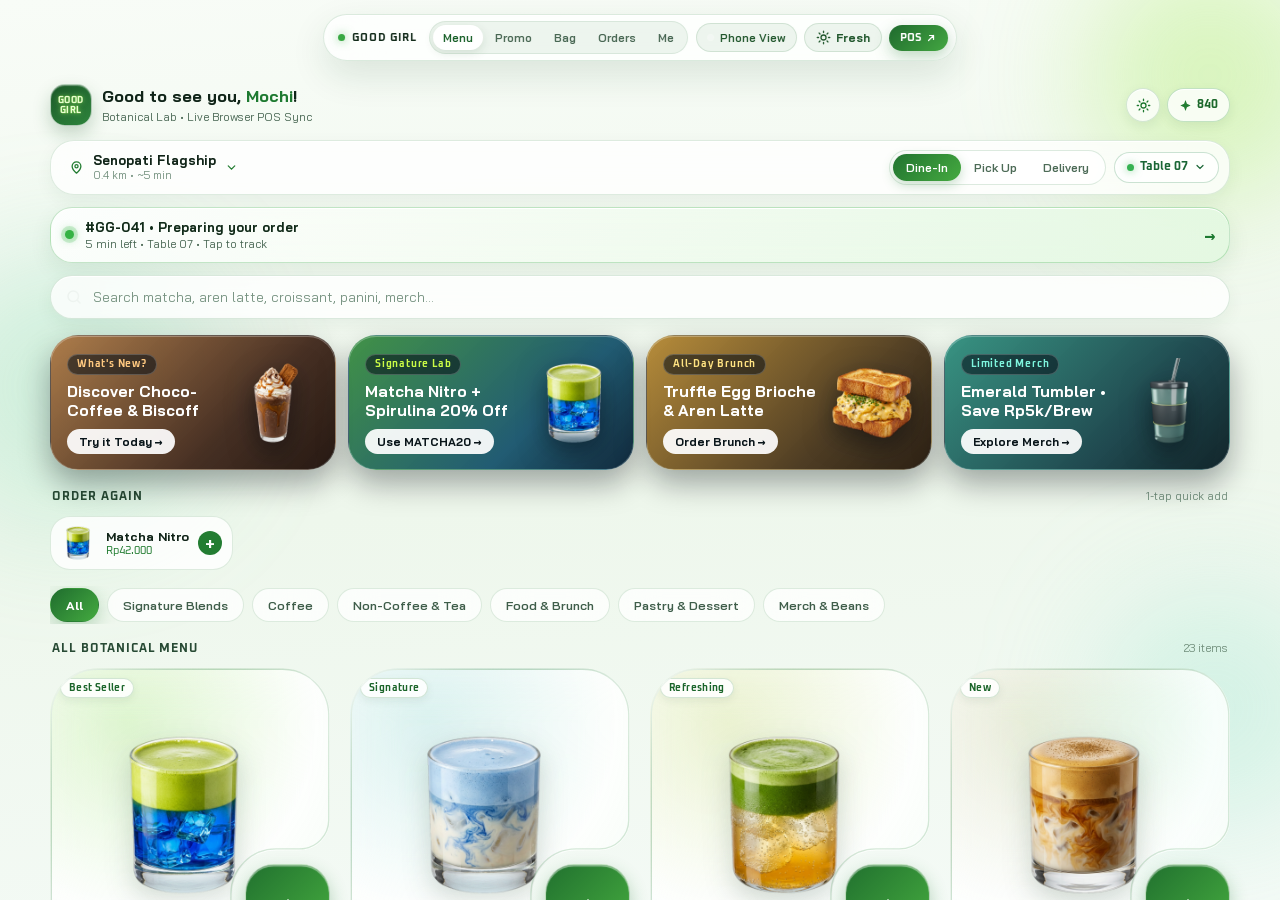
==== commit 2d11ee69: "feat: full-stack responsive café ordering ecosystem, 23 transparent menu items, and 4-workspace live" ====
--- a/index.html
+++ b/index.html
@@ -3,18 +3,18 @@
 <head>
   <meta charset="UTF-8" />
   <meta name="viewport" content="width=device-width, initial-scale=1.0, maximum-scale=1.0, user-scalable=no, viewport-fit=cover" />
-  <meta name="theme-color" content="#072230" />
+  <meta name="theme-color" content="#f5faf3" />
   <meta name="apple-mobile-web-app-capable" content="yes" />
-  <meta name="apple-mobile-web-app-status-bar-style" content="black-translucent" />
+  <meta name="apple-mobile-web-app-status-bar-style" content="default" />
   <title>GOOD GIRL — Botanical Café Ordering &amp; Live POS</title>
 
   <link rel="preconnect" href="https://fonts.googleapis.com" />
   <link rel="preconnect" href="https://fonts.gstatic.com" crossorigin />
   <link href="https://fonts.googleapis.com/css2?family=Bai+Jamjuree:wght@400;500;600;700&family=Oxanium:wght@500;600;700&display=swap" rel="stylesheet" />
-  <link rel="stylesheet" href="styles.css" />
+  <link rel="stylesheet" href="styles.css?v=3.0" />
 </head>
 <body class="show-statusbar">
-  <!-- Shared SVG Definitions: Precision Concentric Concave-Notched Card ClipPath -->
+  <!-- Shared SVG Definitions: Concentric Concave-Notched Card ClipPath -->
   <svg class="svg-defs" aria-hidden="true" width="0" height="0" focusable="false">
     <defs>
       <clipPath id="notchedCardClip" clipPathUnits="objectBoundingBox">
@@ -41,52 +41,52 @@
     </defs>
   </svg>
 
-  <!-- Desktop Ambient Backdrop -->
+  <!-- Ambient Botanical Backdrop -->
   <div class="desktop-backdrop" aria-hidden="true">
     <div class="ambient-orb orb-1"></div>
     <div class="ambient-orb orb-2"></div>
     <div class="ambient-orb orb-3"></div>
   </div>
 
-  <!-- Desktop-Only Floating Preview Toolbar -->
-  <aside class="desktop-toolbar" aria-label="Preview controls">
+  <!-- Desktop / Tablet Responsive Top Liquid-Glass Navigation Bar -->
+  <header class="desktop-toolbar" aria-label="Primary desktop navigation">
     <div class="toolbar-brand">
-      <span class="toolbar-dot"></span>
+      <span class="toolbar-dot" id="toolbarSyncDot"></span>
       <span>GOOD GIRL</span>
     </div>
-    <div class="toolbar-segmented" role="tablist" aria-label="Quick view">
+
+    <nav class="toolbar-segmented" role="tablist" aria-label="App views">
       <button type="button" class="toolbar-tab is-active" data-nav-view="menu" role="tab" aria-selected="true">Menu</button>
-      <button type="button" class="toolbar-tab" data-nav-view="detail" role="tab" aria-selected="false">Detail</button>
-      <button type="button" class="toolbar-tab" data-nav-view="bag" role="tab" aria-selected="false">Bag</button>
+      <button type="button" class="toolbar-tab" data-nav-view="promo" role="tab" aria-selected="false">Promo</button>
+      <button type="button" class="toolbar-tab" data-nav-view="bag" role="tab" aria-selected="false">Bag <span class="toolbar-bag-pill" id="toolbarBagBadge" hidden>0</span></button>
       <button type="button" class="toolbar-tab" data-nav-view="orders" role="tab" aria-selected="false">Orders</button>
       <button type="button" class="toolbar-tab" data-nav-view="me" role="tab" aria-selected="false">Me</button>
+    </nav>
+
+    <div class="toolbar-right-tools">
+      <button type="button" class="toolbar-toggle" id="mobilePreviewToggle" aria-pressed="false" title="Toggle iPhone Frame Preview">
+        <span class="toggle-indicator"></span>
+        <span>Phone View</span>
+      </button>
+      <button type="button" class="toolbar-theme-btn" id="toolbarThemeBtn" data-theme-toggle aria-label="Switch theme">
+        <span class="theme-pill-icon" aria-hidden="true"></span>
+        <span class="theme-pill-label">Fresh</span>
+      </button>
+      <a href="pos.html" target="_blank" rel="noopener" class="toolbar-pos-link" title="Open Live Barista POS Terminal">
+        <span>POS</span>
+        <svg width="12" height="12" viewBox="0 0 24 24" fill="none" stroke="currentColor" stroke-width="2.4" stroke-linecap="round" stroke-linejoin="round" aria-hidden="true"><path d="M7 17L17 7M9 7h8v8"/></svg>
+      </a>
     </div>
-    <button type="button" class="toolbar-toggle is-active" id="statusBarToggle" aria-pressed="true" title="Toggle iOS Status Bar">
-      <span class="toggle-indicator"></span>
-      <span>iOS Bar</span>
-    </button>
-    <button type="button" class="toolbar-theme-btn" id="toolbarThemeBtn" data-theme-toggle aria-label="Switch theme">
-      <span class="theme-pill-icon" aria-hidden="true">
-        <svg width="14" height="14" viewBox="0 0 24 24" fill="none" stroke="currentColor" stroke-width="2.1" stroke-linecap="round" stroke-linejoin="round"><circle cx="12" cy="12" r="4"/><path d="M12 2v2M12 20v2M4.93 4.93l1.41 1.41M17.66 17.66l1.41 1.41M2 12h2M20 12h2M6.34 17.66l-1.41 1.41M19.07 4.93l-1.41 1.41"/></svg>
-      </span>
-      <span class="theme-pill-label">Fresh</span>
-    </button>
-    <a href="pos.html" target="_blank" rel="noopener" class="toolbar-pos-link" title="Open Live Barista POS Terminal">
-      <span>POS</span>
-      <svg width="12" height="12" viewBox="0 0 24 24" fill="none" stroke="currentColor" stroke-width="2.4" stroke-linecap="round" stroke-linejoin="round" aria-hidden="true"><path d="M7 17L17 7M9 7h8v8"/></svg>
-    </a>
-  </aside>
-
-  <!-- Main Mobile Shell -->
+  </header>
+
+  <!-- Main Responsive Stage (Full-Width Web on Desktop, Native App on Mobile, Toggleable Phone Frame) -->
   <main class="mobile-stage">
     <div class="phone-shell" id="phoneShell" data-view="menu">
 
-      <!-- Optional Desktop Preview iOS Status Bar (auto-hidden on real phones <= 520px) -->
+      <!-- Optional iOS Status Bar (visible ONLY in Phone View preview on desktop) -->
       <header class="ios-statusbar" id="iosStatusBar" aria-hidden="true">
         <span class="status-time">9:41</span>
-        <div class="dynamic-island">
-          <span class="island-camera"></span>
-        </div>
+        <div class="dynamic-island"><span class="island-camera"></span></div>
         <div class="status-icons">
           <svg width="17" height="12" viewBox="0 0 17 12" fill="currentColor">
             <rect x="0" y="7.5" width="3" height="4.5" rx="1" />
@@ -108,7 +108,7 @@
       </header>
 
       <!-- ================================================================
-           VIEW 1: MENU HOME (Discovery, Mode/Table, Promo, Categories, Grid)
+           VIEW 1: MENU HOME (Outlet, 3 Modes, Order Again, Promo, 23-Item Grid)
            ================================================================ -->
       <section class="screen screen-menu is-active" id="screenMenu" aria-label="Menu Home">
         <div class="ambient-layer menu-ambient" aria-hidden="true">
@@ -118,152 +118,191 @@
         </div>
 
         <div class="scroll-body menu-scroll">
-          <!-- Greeting & Member Points -->
-          <div class="home-header">
-            <div class="home-brand-left">
-              <div class="brand-badge brand-badge-sm" aria-label="GOOD GIRL Logo">
-                <svg viewBox="0 0 56 56" class="goodgirl-svg" aria-hidden="true">
-                  <text x="28" y="25" text-anchor="middle" class="gg-text">GOOD</text>
-                  <text x="28" y="42" text-anchor="middle" class="gg-text">GIRL</text>
-                </svg>
-              </div>
-              <div class="home-greeting">
-                <h1>Good to see you, <span id="homeMemberName">Mochi</span>!</h1>
-                <p>Ready for your botanical brew?</p>
-              </div>
-            </div>
-
-            <div class="home-header-actions">
-              <button type="button" class="theme-mini-btn" id="homeThemeBtn" data-theme-toggle aria-label="Switch light or dark theme" title="Switch Fresh White / Dark Glass theme">
-                <span class="theme-pill-icon" aria-hidden="true">
-                  <svg width="16" height="16" viewBox="0 0 24 24" fill="none" stroke="currentColor" stroke-width="2.1" stroke-linecap="round" stroke-linejoin="round"><circle cx="12" cy="12" r="4"/><path d="M12 2v2M12 20v2M4.93 4.93l1.41 1.41M17.66 17.66l1.41 1.41M2 12h2M20 12h2M6.34 17.66l-1.41 1.41M19.07 4.93l-1.41 1.41"/></svg>
+          <div class="content-wrap">
+            <!-- Greeting & Header Tools -->
+            <div class="home-header">
+              <div class="home-brand-left">
+                <div class="brand-badge brand-badge-sm" aria-label="GOOD GIRL Logo">
+                  <svg viewBox="0 0 56 56" class="goodgirl-svg" aria-hidden="true">
+                    <text x="28" y="25" text-anchor="middle" class="gg-text">GOOD</text>
+                    <text x="28" y="42" text-anchor="middle" class="gg-text">GIRL</text>
+                  </svg>
+                </div>
+                <div class="home-greeting">
+                  <h1>Good to see you, <span id="homeMemberName">Mochi</span>!</h1>
+                  <p id="homeSyncLabel">Botanical Lab • Live POS Connected</p>
+                </div>
+              </div>
+
+              <div class="home-header-actions">
+                <button type="button" class="theme-mini-btn" id="homeThemeBtn" data-theme-toggle aria-label="Switch theme">
+                  <span class="theme-pill-icon" aria-hidden="true"></span>
+                </button>
+                <button type="button" class="points-chip" id="homePointsChip" aria-label="View membership points">
+                  <svg class="pts-star-svg" width="13" height="13" viewBox="0 0 24 24" fill="currentColor" aria-hidden="true"><path d="M12 2l2.6 6.8L21.5 12l-6.9 3.2L12 22l-2.6-6.8L2.5 12l6.9-3.2L12 2Z"/></svg>
+                  <span id="homePointsVal">840</span>
+                </button>
+              </div>
+            </div>
+
+            <!-- Outlet Selector + 3 Fulfillment Modes Bar -->
+            <div class="fulfillment-glass-bar">
+              <button type="button" class="outlet-selector-btn" id="outletSelectBtn">
+                <svg width="15" height="15" viewBox="0 0 24 24" fill="none" stroke="currentColor" stroke-width="2.1" stroke-linecap="round" stroke-linejoin="round" aria-hidden="true"><path d="M12 21s-7-5.7-7-11a7 7 0 1 1 14 0c0 5.3-7 11-7 11Z"/><circle cx="12" cy="10" r="2.5"/></svg>
+                <span class="outlet-btn-copy">
+                  <strong id="activeOutletName">Senopati Flagship</strong>
+                  <small id="activeOutletMeta">0.4 km • ~5 min</small>
                 </span>
+                <svg width="13" height="13" viewBox="0 0 24 24" fill="none" stroke="currentColor" stroke-width="2.3" stroke-linecap="round"><path d="M6 9l6 6 6-6"/></svg>
               </button>
-              <button type="button" class="points-chip" id="homePointsChip" aria-label="View membership points">
-                <svg class="pts-star-svg" width="13" height="13" viewBox="0 0 24 24" fill="currentColor" aria-hidden="true"><path d="M12 2l2.6 6.8L21.5 12l-6.9 3.2L12 22l-2.6-6.8L2.5 12l6.9-3.2L12 2Z"/></svg>
-                <span id="homePointsVal">840</span>
-              </button>
-            </div>
-          </div>
-
-          <!-- Dine-In / Pick-Up + Table Selector Strip -->
-          <div class="mode-strip">
-            <div class="mode-segmented" role="radiogroup" aria-label="Order mode">
-              <button type="button" class="mode-opt is-active" data-order-mode="dine-in" role="radio" aria-checked="true">Dine-In</button>
-              <button type="button" class="mode-opt" data-order-mode="pickup" role="radio" aria-checked="false">Pick Up</button>
-            </div>
-
-            <button type="button" class="table-pill" id="tableSelectBtn" aria-label="Select table number">
-              <span class="table-dot"></span>
-              <span id="tableNumberLabel">Table 07</span>
-              <svg width="13" height="13" viewBox="0 0 24 24" fill="none" stroke="currentColor" stroke-width="2.4" stroke-linecap="round">
-                <path d="M6 9l6 6 6-6" />
+
+              <div class="mode-controls-right">
+                <div class="mode-segmented" role="radiogroup" aria-label="Order mode">
+                  <button type="button" class="mode-opt is-active" data-order-mode="dine-in" role="radio" aria-checked="true">Dine-In</button>
+                  <button type="button" class="mode-opt" data-order-mode="pickup" role="radio" aria-checked="false">Pick Up</button>
+                  <button type="button" class="mode-opt" data-order-mode="delivery" role="radio" aria-checked="false">Delivery</button>
+                </div>
+
+                <button type="button" class="table-pill" id="tableSelectBtn" aria-label="Select table number">
+                  <span class="table-dot"></span>
+                  <span id="tableNumberLabel">Table 07</span>
+                  <svg width="12" height="12" viewBox="0 0 24 24" fill="none" stroke="currentColor" stroke-width="2.4" stroke-linecap="round"><path d="M6 9l6 6 6-6"/></svg>
+                </button>
+
+                <button type="button" class="table-pill" id="pickupSlotBtn" hidden aria-label="Select pickup time">
+                  <span id="pickupSlotLabel">Now (~5 min)</span>
+                  <svg width="12" height="12" viewBox="0 0 24 24" fill="none" stroke="currentColor" stroke-width="2.4" stroke-linecap="round"><path d="M6 9l6 6 6-6"/></svg>
+                </button>
+              </div>
+            </div>
+
+            <!-- Delivery Address Bar (only shown in Delivery mode) -->
+            <div class="delivery-address-bar" id="deliveryAddressBar" hidden>
+              <svg width="16" height="16" viewBox="0 0 24 24" fill="none" stroke="currentColor" stroke-width="2" stroke-linecap="round"><path d="M3 11l18-8-8 18-2-8-8-2Z"/></svg>
+              <input type="text" id="deliveryAddressInput" class="delivery-input" placeholder="Enter delivery address (e.g. Jl. Gunawarman No. 12)..." value="Jl. Gunawarman No. 12, Kebayoran Baru" />
+              <span class="delivery-fee-pill" id="deliveryFeePill">+Rp12.000</span>
+            </div>
+
+            <!-- Live Active Order Status Banner -->
+            <button type="button" class="active-order-banner" id="homeActiveOrderBanner" hidden>
+              <span class="live-pulse"></span>
+              <span class="banner-order-copy">
+                <strong id="homeActiveOrderTitle">#GG-041 • Preparing your order</strong>
+                <small id="homeActiveOrderSub">5 min left • Table 07 • Tap to track</small>
+              </span>
+              <span class="banner-order-arrow">&rarr;</span>
+            </button>
+
+            <!-- Search Bar -->
+            <div class="search-glass-wrap">
+              <svg class="search-icon" width="18" height="18" viewBox="0 0 24 24" fill="none" stroke="currentColor" stroke-width="2" stroke-linecap="round">
+                <circle cx="11" cy="11" r="7" />
+                <path d="M20 20l-3.5-3.5" />
               </svg>
-            </button>
-          </div>
-
-          <!-- Live Active Order Status Banner (syncs with POS!) -->
-          <button type="button" class="active-order-banner" id="homeActiveOrderBanner" hidden>
-            <span class="live-pulse"></span>
-            <span class="banner-order-copy">
-              <strong id="homeActiveOrderTitle">#GG-041 • Preparing your order</strong>
-              <small id="homeActiveOrderSub">5 min left • Table 07 • Tap to track</small>
-            </span>
-            <span class="banner-order-arrow">&rarr;</span>
-          </button>
-
-          <!-- Liquid-Glass Search Bar -->
-          <div class="search-glass-wrap">
-            <svg class="search-icon" width="18" height="18" viewBox="0 0 24 24" fill="none" stroke="currentColor" stroke-width="2" stroke-linecap="round">
-              <circle cx="11" cy="11" r="7" />
-              <path d="M20 20l-3.5-3.5" />
-            </svg>
-            <input
-              type="search"
-              id="menuSearchInput"
-              class="search-glass-input"
-              placeholder="Search matcha, americano, mochi, merch..."
-              autocomplete="off"
-              aria-label="Search menu"
-            />
-            <button type="button" class="search-clear-btn" id="searchClearBtn" hidden aria-label="Clear search">&times;</button>
-          </div>
-
-          <!-- Featured Promo Banner Carousel -->
-          <div class="promo-carousel" id="promoCarousel" aria-label="Featured promotions">
-            <!-- Populated from menu-data.js -->
-          </div>
-
-          <!-- Horizontal Category Filter Pills -->
-          <div class="category-pills" id="categoryPills" role="tablist" aria-label="Menu categories">
-            <!-- Populated from menu-data.js -->
-          </div>
-
-          <!-- Section Header -->
-          <div class="menu-section-head">
-            <h2 id="menuGridHeading">ALL BOTANICAL MENU</h2>
-            <span id="menuGridCount">14 items</span>
-          </div>
-
-          <!-- 2-Column Concave-Notched Liquid-Glass Menu Grid -->
-          <div class="menu-grid" id="menuGrid" role="list">
-            <!-- Populated dynamically with concave-notched SVG glass cards -->
+              <input
+                type="search"
+                id="menuSearchInput"
+                class="search-glass-input"
+                placeholder="Search matcha, aren latte, croissant, panini, merch..."
+                autocomplete="off"
+                aria-label="Search menu"
+              />
+              <button type="button" class="search-clear-btn" id="searchClearBtn" hidden aria-label="Clear search">&times;</button>
+            </div>
+
+            <!-- Featured Promo Banner Carousel -->
+            <div class="promo-carousel" id="promoCarousel" aria-label="Featured promotions"></div>
+
+            <!-- Order Again Quick Strip (Starbucks / Fore style 1-Tap Reorder!) -->
+            <div class="order-again-block" id="orderAgainBlock" hidden>
+              <div class="menu-section-head">
+                <h2>ORDER AGAIN</h2>
+                <span>1-tap quick add</span>
+              </div>
+              <div class="order-again-row" id="orderAgainRow"></div>
+            </div>
+
+            <!-- 7 Category Filter Pills (All + 6 Categories) -->
+            <div class="category-pills" id="categoryPills" role="tablist" aria-label="Menu categories"></div>
+
+            <!-- Menu Grid Header -->
+            <div class="menu-section-head">
+              <h2 id="menuGridHeading">ALL BOTANICAL MENU</h2>
+              <span id="menuGridCount">23 items</span>
+            </div>
+
+            <!-- Responsive 2 / 3 / 4-Column Concave-Notched Menu Grid -->
+            <div class="menu-grid" id="menuGrid" role="list"></div>
           </div>
         </div>
       </section>
 
       <!-- ================================================================
-           VIEW 2: PROMO, VOUCHERS & MERCH DEALS
+           VIEW 2: PROMO, STAMP MISSION, VOUCHERS & REWARDS STORE
            ================================================================ -->
-      <section class="screen screen-promo" id="screenPromo" aria-label="Promotions and Vouchers" aria-hidden="true">
+      <section class="screen screen-promo" id="screenPromo" aria-label="Promotions and Rewards" aria-hidden="true">
         <div class="ambient-layer promo-ambient" aria-hidden="true">
           <div class="a-orb a-orb-lime"></div>
           <div class="a-orb a-orb-rose"></div>
         </div>
 
         <div class="scroll-body tab-scroll">
-          <div class="page-head">
-            <div>
-              <p class="page-kicker">GOOD GIRL REWARDS</p>
-              <h1 class="page-title">PROMO &amp; VOUCHERS</h1>
-            </div>
-            <span class="active-voucher-pill" id="promoAppliedPill" hidden>1 Applied</span>
-          </div>
-
-          <!-- Promo Code Quick Input -->
-          <form class="voucher-input-row" id="promoCodeForm">
-            <input
-              type="text"
-              id="promoCodeInput"
-              class="glass-text-input"
-              placeholder="Enter voucher code (e.g. MATCHA20)"
-              autocomplete="off"
-            />
-            <button type="submit" class="apply-code-btn">Apply</button>
-          </form>
-
-          <div class="section-label-row">
-            <h2>AVAILABLE VOUCHERS</h2>
-            <span>Tap to apply to bag</span>
-          </div>
-
-          <div class="voucher-list" id="promoVoucherList">
-            <!-- Populated from app.js -->
-          </div>
-
-          <div class="section-label-row" style="margin-top: 22px;">
-            <h2>LIMITED MERCH PERKS</h2>
-            <span>Bring tumbler &amp; save Rp5k</span>
-          </div>
-
-          <div class="merch-spotlight-list" id="promoMerchList">
-            <!-- Populated from app.js -->
+          <div class="content-wrap">
+            <div class="page-head">
+              <div>
+                <p class="page-kicker">GOOD GIRL REWARDS</p>
+                <h1 class="page-title">PROMO, STAMPS &amp; VOUCHERS</h1>
+              </div>
+              <span class="active-voucher-pill" id="promoAppliedPill" hidden>1 Applied</span>
+            </div>
+
+            <!-- 5-Brew Stamp Card Mission (Kopi Kenangan / Fore Style) -->
+            <div class="stamp-mission-card">
+              <div class="stamp-mission-head">
+                <div>
+                  <span class="page-kicker">BREW MISSION</span>
+                  <h3>Buy 5 Brews &rarr; 1 Free Signature Drink!</h3>
+                </div>
+                <strong class="stamp-counter" id="stampCounterLabel">3 / 5</strong>
+              </div>
+              <div class="stamp-dots-row" id="stampDotsRow"></div>
+            </div>
+
+            <!-- Promo Code Quick Input -->
+            <form class="voucher-input-row" id="promoCodeForm">
+              <input type="text" id="promoCodeInput" class="glass-text-input" placeholder="Enter voucher code (e.g. MATCHA20)" autocomplete="off" />
+              <button type="submit" class="apply-code-btn">Apply</button>
+            </form>
+
+            <div class="promo-two-col">
+              <div>
+                <div class="section-label-row">
+                  <h2>AVAILABLE VOUCHERS</h2>
+                  <span>Tap to apply to bag</span>
+                </div>
+                <div class="voucher-list" id="promoVoucherList"></div>
+              </div>
+
+              <div>
+                <div class="section-label-row">
+                  <h2>REDEEM POINTS STORE</h2>
+                  <span id="promoPointsAvail">840 pts available</span>
+                </div>
+                <div class="voucher-list" id="rewardsStoreList"></div>
+
+                <div class="section-label-row" style="margin-top: 20px;">
+                  <h2>MERCH &amp; BEANS PERKS</h2>
+                  <span>Bring tumbler &amp; save Rp5k</span>
+                </div>
+                <div class="merch-spotlight-list" id="promoMerchList"></div>
+              </div>
+            </div>
           </div>
         </div>
       </section>
 
       <!-- ================================================================
-           VIEW 3: MY BAG (Order List, Change, Merge Table, Voucher, Pay Now)
+           VIEW 3: MY BAG (2-Col Responsive Checkout, Upsell, Merge, Voucher)
            ================================================================ -->
       <section class="screen screen-bag" id="screenBag" aria-label="My Bag" aria-hidden="true">
         <div class="ambient-layer bag-ambient" aria-hidden="true">
@@ -272,96 +311,111 @@
         </div>
 
         <div class="bag-layout">
-          <div class="page-head bag-head">
-            <div>
-              <p class="page-kicker">CHECKOUT TRAY</p>
-              <h1 class="page-title">MY BAG <span class="bag-count-inline" id="bagHeaderCount">(0)</span></h1>
-            </div>
-            <button type="button" class="add-more-pill" id="bagAddMoreBtn">Add Order +</button>
-          </div>
-
-          <div class="bag-scroll">
-            <!-- Fulfillment Mode & Merge Active Order Bar -->
-            <div class="bag-mode-card">
-              <div class="bag-mode-top">
-                <div>
-                  <span class="bag-mode-label" id="bagModeSummary">Dine-In • Table 07</span>
-                  <p class="bag-mode-sub">Order goes straight to Barista POS</p>
-                </div>
-                <button type="button" class="mini-glass-btn" id="bagChangeModeBtn">Change</button>
-              </div>
-
-              <label class="merge-toggle-row" id="mergeToggleRow" hidden>
-                <span class="merge-toggle-copy">
-                  <strong>Merge into active order <span id="mergeTargetId">#GG-041</span></strong>
-                  <small>Combine with your current table ticket at POS</small>
-                </span>
-                <input type="checkbox" id="mergeOrderCheckbox" class="glass-switch" />
-              </label>
-            </div>
-
-            <!-- Cart Item Cards -->
-            <div class="bag-items-list" id="bagItemsList">
-              <!-- Populated dynamically -->
-            </div>
-
-            <!-- Have a Voucher Trigger Row -->
-            <button type="button" class="voucher-trigger-row" id="bagVoucherTrigger">
-              <span class="voucher-trigger-left">
-                <span class="voucher-icon-pill">%</span>
-                <span class="voucher-trigger-copy">
-                  <strong id="bagVoucherTitle">Have a voucher?</strong>
-                  <small id="bagVoucherSub">Tap to pick a promo or member reward</small>
-                </span>
-              </span>
-              <svg width="18" height="18" viewBox="0 0 24 24" fill="none" stroke="currentColor" stroke-width="2.2" stroke-linecap="round">
-                <path d="M9 6l6 6-6 6" />
-              </svg>
-            </button>
-
-            <!-- Price Breakdown Card -->
-            <div class="bag-summary-card" id="bagSummaryCard">
-              <div class="sum-row">
-                <span>Subtotal</span>
-                <span id="bagSubtotal">Rp0</span>
-              </div>
-              <div class="sum-row sum-discount" id="bagDiscountRow" hidden>
-                <span id="bagDiscountLabel">Voucher Discount</span>
-                <span id="bagDiscountVal">-Rp0</span>
-              </div>
-              <div class="sum-row">
-                <span>Service &amp; Packaging</span>
-                <span class="sum-free">Included</span>
-              </div>
-              <div class="sum-row">
-                <span>Member Points Earned</span>
-                <span class="sum-pts" id="bagPointsEarn">+0 pts</span>
-              </div>
-              <div class="sum-row sum-total">
-                <span>Total</span>
-                <span id="bagTotal">Rp0</span>
-              </div>
-            </div>
-          </div>
-
-          <!-- Sticky Pay Now Bar (sits right above floating dock) -->
-          <div class="bag-checkout-bar">
-            <div class="bag-pay-meta">
-              <span id="bagPayItemCount">0 items</span>
-              <strong id="bagPayTotal">Rp0</strong>
-            </div>
-            <button type="button" class="pay-now-btn" id="payNowBtn" disabled>
-              <span>Pay Now</span>
-              <svg width="17" height="17" viewBox="0 0 24 24" fill="none" stroke="currentColor" stroke-width="2.4" stroke-linecap="round">
-                <path d="M5 12h14M13 6l6 6-6 6" />
-              </svg>
-            </button>
+          <div class="content-wrap bag-content-wrap">
+            <div class="page-head bag-head">
+              <div>
+                <p class="page-kicker">CHECKOUT TRAY</p>
+                <h1 class="page-title">MY BAG <span class="bag-count-inline" id="bagHeaderCount">(0)</span></h1>
+              </div>
+              <button type="button" class="add-more-pill" id="bagAddMoreBtn">Add Order +</button>
+            </div>
+
+            <div class="bag-scroll">
+              <div class="bag-responsive-grid">
+                <div class="bag-left-col">
+                  <!-- Fulfillment Mode & Merge Active Order Bar -->
+                  <div class="bag-mode-card">
+                    <div class="bag-mode-top">
+                      <div>
+                        <span class="bag-mode-label" id="bagModeSummary">Dine-In • Table 07</span>
+                        <p class="bag-mode-sub" id="bagOutletSummary">Senopati Flagship • Direct to Barista POS</p>
+                      </div>
+                      <button type="button" class="mini-glass-btn" id="bagChangeModeBtn">Change</button>
+                    </div>
+
+                    <label class="merge-toggle-row" id="mergeToggleRow" hidden>
+                      <span class="merge-toggle-copy">
+                        <strong>Merge into active order <span id="mergeTargetId">#GG-041</span></strong>
+                        <small>Combine with your current table ticket at POS</small>
+                      </span>
+                      <input type="checkbox" id="mergeOrderCheckbox" class="glass-switch" />
+                    </label>
+                  </div>
+
+                  <!-- Cart Item Cards -->
+                  <div class="bag-items-list" id="bagItemsList"></div>
+
+                  <!-- Smart Pastry / Brunch Upsell Strip -->
+                  <div class="bag-upsell-block" id="bagUpsellBlock">
+                    <div class="section-label-row">
+                      <h2>COMPLETE YOUR ORDER</h2>
+                      <span>Fresh pairings</span>
+                    </div>
+                    <div class="bag-upsell-row" id="bagUpsellRow"></div>
+                  </div>
+                </div>
+
+                <div class="bag-right-col">
+                  <!-- Have a Voucher Trigger Row -->
+                  <button type="button" class="voucher-trigger-row" id="bagVoucherTrigger">
+                    <span class="voucher-trigger-left">
+                      <span class="voucher-icon-pill">%</span>
+                      <span class="voucher-trigger-copy">
+                        <strong id="bagVoucherTitle">Have a voucher?</strong>
+                        <small id="bagVoucherSub">Tap to pick a promo or redeemed reward</small>
+                      </span>
+                    </span>
+                    <svg width="18" height="18" viewBox="0 0 24 24" fill="none" stroke="currentColor" stroke-width="2.2" stroke-linecap="round"><path d="M9 6l6 6-6 6"/></svg>
+                  </button>
+
+                  <!-- Price Breakdown Card -->
+                  <div class="bag-summary-card" id="bagSummaryCard">
+                    <div class="sum-row">
+                      <span>Subtotal</span>
+                      <span id="bagSubtotal">Rp0</span>
+                    </div>
+                    <div class="sum-row" id="bagDeliveryRow" hidden>
+                      <span>Delivery Fee</span>
+                      <span id="bagDeliveryVal">Rp12.000</span>
+                    </div>
+                    <div class="sum-row sum-discount" id="bagDiscountRow" hidden>
+                      <span id="bagDiscountLabel">Voucher Discount</span>
+                      <span id="bagDiscountVal">-Rp0</span>
+                    </div>
+                    <div class="sum-row">
+                      <span>Service &amp; Packaging</span>
+                      <span class="sum-free">Included</span>
+                    </div>
+                    <div class="sum-row">
+                      <span>Member Points Earned</span>
+                      <span class="sum-pts" id="bagPointsEarn">+0 pts</span>
+                    </div>
+                    <div class="sum-row sum-total">
+                      <span>Total</span>
+                      <span id="bagTotal">Rp0</span>
+                    </div>
+                  </div>
+
+                  <!-- Sticky Checkout Bar -->
+                  <div class="bag-checkout-bar">
+                    <div class="bag-pay-meta">
+                      <span id="bagPayItemCount">0 items</span>
+                      <strong id="bagPayTotal">Rp0</strong>
+                    </div>
+                    <button type="button" class="pay-now-btn" id="payNowBtn" disabled>
+                      <span>Pay Now</span>
+                      <svg width="17" height="17" viewBox="0 0 24 24" fill="none" stroke="currentColor" stroke-width="2.4" stroke-linecap="round"><path d="M5 12h14M13 6l6 6-6 6"/></svg>
+                    </button>
+                  </div>
+                </div>
+              </div>
+            </div>
           </div>
         </div>
       </section>
 
       <!-- ================================================================
-           VIEW 4: ORDERS (Live 4-Stage Tracker + Receipt + Pairing Sheet)
+           VIEW 4: ORDERS (Live 4-Stage Tracker, Cancel, Rating, Pairing)
            ================================================================ -->
       <section class="screen screen-orders" id="screenOrders" aria-label="Live Order Tracker" aria-hidden="true">
         <div class="ambient-layer orders-ambient" aria-hidden="true">
@@ -371,113 +425,129 @@
         </div>
 
         <div class="orders-scroll">
-          <!-- Top Signature Liquid-Glass Order Status Card -->
-          <article class="order-glass-card" id="activeOrderCard" aria-label="Active order status">
-            <div class="order-card-upper">
-              <button type="button" class="order-thumb-glass" id="trackerDrinkThumbBtn" aria-label="View item details">
-                <img src="assets/matcha-nitro.png" alt="Ordered drink" id="trackerDrinkImg" />
-              </button>
-
-              <div class="order-status-meta">
-                <div class="order-id-line">
-                  <span class="queue-badge" id="trackerQueueId">#GG-041</span>
-                  <span class="queue-mode-text" id="trackerOrderMode">Dine-In • Table 07</span>
-                </div>
-                <h2 class="order-status-heading" id="orderStatusHeading">Preparing your order</h2>
-                <p class="order-status-eta" id="orderStatusEta">5 min left</p>
-              </div>
-            </div>
-
-            <!-- Signature Lime → Aqua → Blue Gradient Progress Bar -->
-            <div class="progress-row">
-              <span class="progress-label">Received</span>
-              <div class="progress-track-wrap" aria-label="Live order progress">
-                <div class="progress-track">
-                  <div class="progress-fill" id="progressFill" style="width: 62%;"></div>
-                </div>
-                <div class="progress-knob" id="progressKnob" style="left: 62%;"></div>
-              </div>
-              <span class="progress-label progress-label-end">Complete</span>
-            </div>
-
-            <!-- Interactive 4-Stage Stepper Pills (Synced with POS + tappable for testing!) -->
-            <div class="stage-pills-row" id="stagePillsRow" role="group" aria-label="Order tracking stages">
-              <button type="button" class="stage-pill" data-stage="received">Received</button>
-              <button type="button" class="stage-pill is-active" data-stage="preparing">Preparing</button>
-              <button type="button" class="stage-pill" data-stage="ready">Ready</button>
-              <button type="button" class="stage-pill" data-stage="complete">Complete</button>
-            </div>
-
-            <!-- Receipt & Live POS Actions -->
-            <div class="tracker-utility-row">
-              <button type="button" class="utility-glass-btn" id="openReceiptBtn">
-                <svg width="15" height="15" viewBox="0 0 24 24" fill="none" stroke="currentColor" stroke-width="2" stroke-linecap="round">
-                  <path d="M6 3h12v18l-3-2-3 2-3-2-3 2V3Z" />
-                  <path d="M9 8h6M9 12h6M9 16h4" />
-                </svg>
-                <span>Order Receipt</span>
-              </button>
-              <a href="pos.html" target="_blank" rel="noopener" class="utility-glass-btn utility-pos-btn">
-                <span class="live-dot-sm"></span>
-                <span>Open Live POS &nearr;</span>
-              </a>
-            </div>
-
-            <div class="order-card-divider" aria-hidden="true"></div>
-
-            <!-- Restaurant Support & Glowing Neon Call Button -->
-            <div class="order-card-lower">
-              <button type="button" class="brand-badge" id="trackerBrandBtn" aria-label="Back to menu">
-                <svg viewBox="0 0 56 56" class="goodgirl-svg" aria-hidden="true">
-                  <text x="28" y="25" text-anchor="middle" class="gg-text">GOOD</text>
-                  <text x="28" y="42" text-anchor="middle" class="gg-text">GIRL</text>
-                </svg>
-              </button>
-
-              <div class="support-copy">
-                <p class="support-title">Something wrong?</p>
-                <p class="support-sub">Call restaurant</p>
-              </div>
-
-              <button type="button" class="call-neon-btn" id="callRestaurantBtn" aria-label="Call restaurant">
-                <svg width="24" height="24" viewBox="0 0 24 24" fill="currentColor" aria-hidden="true">
-                  <path d="M6.62 10.79a15.05 15.05 0 0 0 6.59 6.59l2.2-2.2a1 1 0 0 1 1.01-.24c1.12.37 2.33.57 3.58.57a1 1 0 0 1 1 1V20a1 1 0 0 1-1 1C10.61 21 3 13.39 3 4a1 1 0 0 1 1-1h3.5a1 1 0 0 1 1 1c0 1.25.2 2.46.57 3.58a1 1 0 0 1-.25 1.01l-2.2 2.2Z" />
-                </svg>
-              </button>
-            </div>
-          </article>
-
-          <!-- Bottom Pairing Liquid-Glass Sheet ("MATCH FOR YOUR MATCHA?") -->
-          <section class="pairing-glass-sheet" id="pairingSheet" aria-label="Match for your matcha desserts">
-            <div class="sheet-handle-bar" aria-hidden="true">
-              <span class="sheet-handle-pill"></span>
-            </div>
-
-            <div class="pairing-header">
-              <h2 class="pairing-title">MATCH FOR YOUR MATCHA?</h2>
-              <p class="pairing-subtitle">Here’s our finest desserts and pastry.</p>
-            </div>
-
-            <div class="pairing-carousel" id="pairingCarousel" role="list">
-              <!-- Populated with exact concave-notched glass cards -->
-            </div>
-
-            <!-- Past / All Orders List -->
-            <div class="order-history-section">
-              <div class="section-label-row">
-                <h2>ORDER RECEIPTS &amp; HISTORY</h2>
-                <span id="orderHistoryCount">1 order</span>
-              </div>
-              <div class="order-history-list" id="orderHistoryList">
-                <!-- Populated dynamically -->
-              </div>
-            </div>
-          </section>
+          <div class="content-wrap orders-responsive-grid">
+            <div class="orders-left-col">
+              <!-- Active Order Liquid-Glass Card -->
+              <article class="order-glass-card" id="activeOrderCard" aria-label="Active order status">
+                <div class="order-card-upper">
+                  <button type="button" class="order-thumb-glass" id="trackerDrinkThumbBtn" aria-label="View item details">
+                    <img src="assets/matcha-nitro.png" alt="Ordered drink" id="trackerDrinkImg" />
+                  </button>
+
+                  <div class="order-status-meta">
+                    <div class="order-id-line">
+                      <span class="queue-badge" id="trackerQueueId">#GG-041</span>
+                      <span class="queue-mode-text" id="trackerOrderMode">Dine-In • Table 07</span>
+                    </div>
+                    <h2 class="order-status-heading" id="orderStatusHeading">Preparing your order</h2>
+                    <p class="order-status-eta" id="orderStatusEta">5 min left</p>
+                  </div>
+                </div>
+
+                <!-- Gradient Progress Bar -->
+                <div class="progress-row">
+                  <span class="progress-label">Received</span>
+                  <div class="progress-track-wrap" aria-label="Live order progress">
+                    <div class="progress-track">
+                      <div class="progress-fill" id="progressFill" style="width: 62%;"></div>
+                    </div>
+                    <div class="progress-knob" id="progressKnob" style="left: 62%;"></div>
+                  </div>
+                  <span class="progress-label progress-label-end">Complete</span>
+                </div>
+
+                <!-- 4-Stage Interactive Pills -->
+                <div class="stage-pills-row" id="stagePillsRow" role="group" aria-label="Order tracking stages">
+                  <button type="button" class="stage-pill" data-stage="received">Received</button>
+                  <button type="button" class="stage-pill is-active" data-stage="preparing">Preparing</button>
+                  <button type="button" class="stage-pill" data-stage="ready">Ready</button>
+                  <button type="button" class="stage-pill" data-stage="complete">Complete</button>
+                </div>
+
+                <!-- Utility Row: Receipt, Open POS, Cancel (only when Received) -->
+                <div class="tracker-utility-row">
+                  <button type="button" class="utility-glass-btn" id="openReceiptBtn">
+                    <svg width="15" height="15" viewBox="0 0 24 24" fill="none" stroke="currentColor" stroke-width="2" stroke-linecap="round"><path d="M6 3h12v18l-3-2-3 2-3-2-3 2V3Z"/><path d="M9 8h6M9 12h6M9 16h4"/></svg>
+                    <span>Order Receipt</span>
+                  </button>
+                  <a href="pos.html" target="_blank" rel="noopener" class="utility-glass-btn utility-pos-btn">
+                    <span class="live-dot-sm"></span>
+                    <span>Open Live POS &nearr;</span>
+                  </a>
+                </div>
+
+                <button type="button" class="cancel-order-btn" id="cancelOrderBtn" hidden>
+                  Cancel Order (Available before Preparing)
+                </button>
+
+                <!-- Post-Serve 5-Star Rating Card (Appears when Order Complete!) -->
+                <div class="rating-card" id="orderRatingCard" hidden>
+                  <p class="rating-prompt">How was your GOOD GIRL brew?</p>
+                  <div class="rating-stars-row" id="ratingStarsRow">
+                    <button type="button" class="star-btn" data-star="1">★</button>
+                    <button type="button" class="star-btn" data-star="2">★</button>
+                    <button type="button" class="star-btn" data-star="3">★</button>
+                    <button type="button" class="star-btn" data-star="4">★</button>
+                    <button type="button" class="star-btn is-lit" data-star="5">★</button>
+                  </div>
+                  <div class="rating-submit-row">
+                    <input type="text" id="ratingCommentInput" class="glass-note-input" placeholder="Leave a quick compliment for the barista..." maxlength="100" />
+                    <button type="button" class="apply-code-btn rating-send-btn" id="submitRatingBtn">Send</button>
+                  </div>
+                </div>
+
+                <div class="order-card-divider" aria-hidden="true"></div>
+
+                <!-- Restaurant Support & Call -->
+                <div class="order-card-lower">
+                  <button type="button" class="brand-badge" id="trackerBrandBtn" aria-label="Back to menu">
+                    <svg viewBox="0 0 56 56" class="goodgirl-svg" aria-hidden="true">
+                      <text x="28" y="25" text-anchor="middle" class="gg-text">GOOD</text>
+                      <text x="28" y="42" text-anchor="middle" class="gg-text">GIRL</text>
+                    </svg>
+                  </button>
+
+                  <div class="support-copy">
+                    <p class="support-title">Something wrong?</p>
+                    <p class="support-sub">Call restaurant</p>
+                  </div>
+
+                  <button type="button" class="call-neon-btn" id="callRestaurantBtn" aria-label="Call restaurant">
+                    <svg width="24" height="24" viewBox="0 0 24 24" fill="currentColor" aria-hidden="true">
+                      <path d="M6.62 10.79a15.05 15.05 0 0 0 6.59 6.59l2.2-2.2a1 1 0 0 1 1.01-.24c1.12.37 2.33.57 3.58.57a1 1 0 0 1 1 1V20a1 1 0 0 1-1 1C10.61 21 3 13.39 3 4a1 1 0 0 1 1-1h3.5a1 1 0 0 1 1 1c0 1.25.2 2.46.57 3.58a1 1 0 0 1-.25 1.01l-2.2 2.2Z" />
+                    </svg>
+                  </button>
+                </div>
+              </article>
+            </div>
+
+            <div class="orders-right-col">
+              <!-- Pairing Liquid-Glass Sheet -->
+              <section class="pairing-glass-sheet" id="pairingSheet" aria-label="Match for your matcha desserts">
+                <div class="sheet-handle-bar" aria-hidden="true"><span class="sheet-handle-pill"></span></div>
+
+                <div class="pairing-header">
+                  <h2 class="pairing-title">MATCH FOR YOUR MATCHA?</h2>
+                  <p class="pairing-subtitle">Here’s our finest desserts, pastry &amp; brunch.</p>
+                </div>
+
+                <div class="pairing-carousel" id="pairingCarousel" role="list"></div>
+
+                <div class="order-history-section">
+                  <div class="section-label-row">
+                    <h2>ORDER RECEIPTS &amp; HISTORY</h2>
+                    <span id="orderHistoryCount">1 order</span>
+                  </div>
+                  <div class="order-history-list" id="orderHistoryList"></div>
+                </div>
+              </section>
+            </div>
+          </div>
         </div>
       </section>
 
       <!-- ================================================================
-           VIEW 5: ME (Membership Card, GG Pay, Favorites, Vouchers, POS Link)
+           VIEW 5: ME (Membership Card, GG Pay, Favorites, Theme, POS Portal)
            ================================================================ -->
       <section class="screen screen-me" id="screenMe" aria-label="Member Account" aria-hidden="true">
         <div class="ambient-layer me-ambient" aria-hidden="true">
@@ -486,261 +556,257 @@
         </div>
 
         <div class="scroll-body tab-scroll">
-          <div class="page-head">
-            <div>
-              <p class="page-kicker">MEMBERSHIP &amp; ACCOUNT</p>
-              <h1 class="page-title">HELLO, <span id="meMemberName">MOCHI</span></h1>
-            </div>
-            <span class="member-id-pill" id="meMemberId">GG-M-8824</span>
-          </div>
-
-          <!-- Holographic Liquid-Glass Membership Card -->
-          <div class="member-glass-card">
-            <div class="member-card-shine" aria-hidden="true"></div>
-            <div class="member-card-top">
+          <div class="content-wrap">
+            <div class="page-head">
               <div>
-                <span class="member-tier-badge" id="meTierBadge">EMERALD MEMBER</span>
-                <p class="member-tier-sub">Earn 1 pt per Rp1.000 • 2&times; with GG Pay</p>
-              </div>
-              <div class="brand-badge brand-badge-sm">
-                <svg viewBox="0 0 56 56" class="goodgirl-svg" aria-hidden="true">
-                  <text x="28" y="25" text-anchor="middle" class="gg-text">GOOD</text>
-                  <text x="28" y="42" text-anchor="middle" class="gg-text">GIRL</text>
-                </svg>
-              </div>
-            </div>
-
-            <div class="member-points-row">
-              <div>
-                <strong class="member-pts-big" id="mePointsBig">840</strong>
-                <span class="member-pts-unit">pts</span>
-              </div>
-              <span class="member-next-tier" id="meNextTierText">160 pts to Obsidian VIP</span>
-            </div>
-
-            <div class="member-progress-track">
-              <div class="member-progress-fill" id="meTierProgressFill" style="width: 84%;"></div>
-            </div>
-
-            <div class="member-wallet-row">
-              <div>
-                <span class="wallet-label">GG MEMBER PAY BALANCE</span>
-                <strong class="wallet-balance" id="meWalletBalance">Rp250.000</strong>
-              </div>
-              <button type="button" class="topup-pill-btn" id="topUpWalletBtn">+ Top Up Rp100k</button>
-            </div>
-          </div>
-
-          <!-- My Favorite Menu -->
-          <div class="section-label-row" style="margin-top: 20px;">
-            <h2>FAVORITE MENU</h2>
-            <span id="meFavCount">3 saved</span>
-          </div>
-          <div class="favorites-row" id="meFavoritesRow">
-            <!-- Populated dynamically -->
-          </div>
-
-          <!-- Theme Appearance Option Card -->
-          <div class="appearance-glass-card">
-            <div class="appearance-copy">
-              <strong>App Theme Style</strong>
-              <small id="meThemeDesc">Fresh White &amp; Matcha Green Glass</small>
-            </div>
-            <div class="appearance-segmented" role="radiogroup" aria-label="Theme preference">
-              <button type="button" class="appearance-opt is-active" data-set-theme="light" role="radio" aria-checked="true">
-                <svg width="13" height="13" viewBox="0 0 24 24" fill="none" stroke="currentColor" stroke-width="2.2" stroke-linecap="round" aria-hidden="true"><circle cx="12" cy="12" r="4"/><path d="M12 2v2M12 20v2M4.93 4.93l1.41 1.41M17.66 17.66l1.41 1.41M2 12h2M20 12h2M6.34 17.66l-1.41 1.41M19.07 4.93l-1.41 1.41"/></svg>
-                <span>Fresh</span>
-              </button>
-              <button type="button" class="appearance-opt" data-set-theme="dark" role="radio" aria-checked="false">
-                <svg width="13" height="13" viewBox="0 0 24 24" fill="none" stroke="currentColor" stroke-width="2.2" stroke-linecap="round" aria-hidden="true"><path d="M21 12.8A9 9 0 1 1 11.2 3a7 7 0 0 0 9.8 9.8Z"/></svg>
-                <span>Dark</span>
-              </button>
-            </div>
-          </div>
-
-          <!-- Quick POS Owner / Staff Portal Card -->
-          <a href="pos.html" target="_blank" rel="noopener" class="pos-portal-card">
-            <div class="pos-portal-left">
-              <span class="live-pulse"></span>
-              <div>
-                <strong>Barista Live POS Terminal</strong>
-                <small>Open pos.html to accept &amp; update orders live</small>
-              </div>
-            </div>
-            <span class="pos-portal-arrow">&nearr;</span>
-          </a>
+                <p class="page-kicker">MEMBERSHIP &amp; ACCOUNT</p>
+                <h1 class="page-title">HELLO, <span id="meMemberName">MOCHI</span></h1>
+              </div>
+              <span class="member-id-pill" id="meMemberId">GG-M-8824</span>
+            </div>
+
+            <div class="me-responsive-grid">
+              <!-- Holographic Membership Card -->
+              <div class="member-glass-card">
+                <div class="member-card-top">
+                  <div>
+                    <span class="member-tier-badge" id="meTierBadge">EMERALD MEMBER</span>
+                    <p class="member-tier-sub">Earn 1 pt per Rp1.000 • 2&times; with GG Pay</p>
+                  </div>
+                  <div class="brand-badge brand-badge-sm">
+                    <svg viewBox="0 0 56 56" class="goodgirl-svg" aria-hidden="true">
+                      <text x="28" y="25" text-anchor="middle" class="gg-text">GOOD</text>
+                      <text x="28" y="42" text-anchor="middle" class="gg-text">GIRL</text>
+                    </svg>
+                  </div>
+                </div>
+
+                <div class="member-points-row">
+                  <div>
+                    <strong class="member-pts-big" id="mePointsBig">840</strong>
+                    <span class="member-pts-unit">pts</span>
+                  </div>
+                  <span class="member-next-tier" id="meNextTierText">160 pts to Obsidian VIP</span>
+                </div>
+
+                <div class="member-progress-track">
+                  <div class="member-progress-fill" id="meTierProgressFill" style="width: 84%;"></div>
+                </div>
+
+                <div class="member-wallet-row">
+                  <div>
+                    <span class="wallet-label">GG MEMBER PAY BALANCE</span>
+                    <strong class="wallet-balance" id="meWalletBalance">Rp250.000</strong>
+                  </div>
+                  <button type="button" class="topup-pill-btn" id="topUpWalletBtn">+ Top Up Rp100k</button>
+                </div>
+              </div>
+
+              <div class="me-side-stack">
+                <!-- Appearance Toggle -->
+                <div class="appearance-glass-card">
+                  <div class="appearance-copy">
+                    <strong>App Theme Style</strong>
+                    <small id="meThemeDesc">Fresh White &amp; Matcha Green Glass</small>
+                  </div>
+                  <div class="appearance-segmented" role="radiogroup" aria-label="Theme preference">
+                    <button type="button" class="appearance-opt is-active" data-set-theme="light" role="radio" aria-checked="true">
+                      <svg width="13" height="13" viewBox="0 0 24 24" fill="none" stroke="currentColor" stroke-width="2.2" stroke-linecap="round" aria-hidden="true"><circle cx="12" cy="12" r="4"/><path d="M12 2v2M12 20v2M4.93 4.93l1.41 1.41M17.66 17.66l1.41 1.41M2 12h2M20 12h2M6.34 17.66l-1.41 1.41M19.07 4.93l-1.41 1.41"/></svg>
+                      <span>Fresh</span>
+                    </button>
+                    <button type="button" class="appearance-opt" data-set-theme="dark" role="radio" aria-checked="false">
+                      <svg width="13" height="13" viewBox="0 0 24 24" fill="none" stroke="currentColor" stroke-width="2.2" stroke-linecap="round" aria-hidden="true"><path d="M21 12.8A9 9 0 1 1 11.2 3a7 7 0 0 0 9.8 9.8Z"/></svg>
+                      <span>Dark</span>
+                    </button>
+                  </div>
+                </div>
+
+                <!-- POS Staff Portal Card -->
+                <a href="pos.html" target="_blank" rel="noopener" class="pos-portal-card">
+                  <div class="pos-portal-left">
+                    <span class="live-pulse"></span>
+                    <div>
+                      <strong>Barista Live POS &amp; Stock Terminal</strong>
+                      <small>Open pos.html — Kanban, Counter Cashier, Stock 86 &amp; Sales</small>
+                    </div>
+                  </div>
+                  <span class="pos-portal-arrow">&nearr;</span>
+                </a>
+              </div>
+            </div>
+
+            <!-- Favorites -->
+            <div class="section-label-row" style="margin-top: 22px;">
+              <h2>FAVORITE MENU</h2>
+              <span id="meFavCount">4 saved</span>
+            </div>
+            <div class="favorites-row" id="meFavoritesRow"></div>
+          </div>
         </div>
       </section>
 
       <!-- ================================================================
-           FULL-SCREEN ADAPTIVE PRODUCT DETAIL SHEET (Color-Matched Per Item!)
+           ADAPTIVE PER-ITEM PRODUCT DETAIL SHEET (Pro Customizer + Add-ons!)
            ================================================================ -->
       <section class="screen screen-detail" id="screenDetail" aria-label="Product Detail" aria-hidden="true">
-        <!-- Dynamic dual-tone ambient backdrop matching item photo -->
-        <div class="product-top-backdrop" id="productTopBackdrop" aria-hidden="true"></div>
-        <div class="stacked-sheet-ghost" aria-hidden="true"></div>
-
-        <div class="product-glass-sheet" id="productGlassSheet">
-          <div class="product-inner-glow" aria-hidden="true">
-            <div class="inner-orb inner-orb-top"></div>
-            <div class="inner-orb inner-orb-bottom"></div>
-            <div class="inner-grid-lines"></div>
-          </div>
-
-          <div class="sheet-handle-bar" id="detailHandleBar" role="button" tabindex="0" aria-label="Drag down to close">
-            <span class="sheet-handle-pill"></span>
-          </div>
-
-          <!-- Top Glowing Neon Back & Favorite Controls -->
-          <div class="product-topbar">
-            <button type="button" class="neon-action-btn" id="detailBackBtn" aria-label="Back to menu">
-              <svg width="26" height="26" viewBox="0 0 24 24" fill="none" stroke="currentColor" stroke-width="2.1" stroke-linecap="round" stroke-linejoin="round">
-                <path d="M19 12H5" />
-                <path d="M11 6l-6 6 6 6" />
-              </svg>
-            </button>
-
-            <span class="detail-category-pill" id="detailCategoryPill">Signature Blends</span>
-
-            <button type="button" class="neon-action-btn heart-btn" id="detailFavBtn" aria-label="Save to favorites" aria-pressed="false">
-              <svg width="26" height="26" viewBox="0 0 24 24" fill="none" stroke="currentColor" stroke-width="1.95" stroke-linecap="round" stroke-linejoin="round">
-                <path class="heart-path" d="M12 20.4c-.3 0-.6-.1-.8-.3C7.2 16.9 3.5 13.7 3.5 9.2 3.5 6.4 5.7 4.2 8.4 4.2c1.6 0 3 .8 3.6 2 .6-1.2 2-2 3.6-2 2.7 0 4.9 2.2 4.9 5 0 4.5-3.7 7.7-7.7 10.9-.2.2-.5.3-.8.3Z" />
-              </svg>
-            </button>
-          </div>
-
-          <!-- Scrollable Detail Content -->
-          <div class="detail-scroll">
-            <div class="product-heading-row">
-              <div class="heading-left">
-                <h1 class="product-title" id="detailTitle">MATCHA NITRO</h1>
-                <span class="product-volume" id="detailVolume">250 ML</span>
-              </div>
-              <span class="detail-price-tag" id="detailUnitPrice">Rp42.000</span>
-            </div>
-
-            <p class="product-description">
-              <span id="detailDescText"></span>
-              <button type="button" class="read-more-btn" id="detailReadMoreBtn" aria-expanded="false">Read more</button>
-            </p>
-
-            <!-- Interactive Frosted Flavor Chips -->
-            <div class="flavor-chips-row" id="detailFlavorChips" role="list"></div>
-            <div class="flavor-note-toast" id="detailFlavorNote" aria-live="polite"></div>
-
-            <!-- Hero Transparent PNG Showcase -->
-            <div class="hero-drink-stage" id="heroDrinkStage">
-              <div class="drink-halo" aria-hidden="true"></div>
-              <div class="drink-caustic-shadow" aria-hidden="true"></div>
-              <img src="assets/matcha-nitro.png" alt="Menu item" class="hero-drink-img" id="detailHeroImg" draggable="false" />
-            </div>
-
-            <!-- Segmented Liquid-Glass Size Selector (Directly under Hero Drink!) -->
-            <div class="size-selector-glass" id="detailSizeSelector" role="radiogroup" aria-label="Choose your size">
-              <div class="size-thumb" id="detailSizeThumb" aria-hidden="true"></div>
-              <button type="button" class="size-option" data-size="small" role="radio" aria-checked="false">Small</button>
-              <button type="button" class="size-option is-active" data-size="medium" role="radio" aria-checked="true">Medium</button>
-              <button type="button" class="size-option" data-size="large" role="radio" aria-checked="false">Large</button>
-            </div>
-
-            <!-- Customizer Panel (Style Ice/Hot, Sugar/Ice Levels, Quantity, Note) -->
-            <div class="customizer-panel">
-              <!-- Style + Quantity Row -->
-              <div class="custom-group">
-                <div class="custom-group-head">
-                  <span>Pick your style</span>
-                  <div class="qty-inline-stepper" aria-label="Quantity">
-                    <button type="button" class="qty-btn" id="detailQtyMinus" aria-label="Decrease quantity">&minus;</button>
-                    <span class="qty-val" id="detailQtyVal">1</span>
-                    <button type="button" class="qty-btn is-plus" id="detailQtyPlus" aria-label="Increase quantity">+</button>
-                  </div>
-                </div>
-                <div class="style-cards-row" id="detailStyleRow" role="radiogroup" aria-label="Pick your style">
-                  <!-- Populated dynamically -->
-                </div>
-              </div>
-
-              <!-- Sugar & Ice Levels (Drinks Only) -->
-              <div class="custom-group" id="detailLevelsGroup">
-                <div class="level-block">
-                  <span class="level-label">Sugar Level</span>
-                  <div class="level-pills" id="sugarLevelPills">
-                    <button type="button" class="level-pill is-active" data-sugar="Normal">Normal</button>
-                    <button type="button" class="level-pill" data-sugar="Less Sugar">Less Sugar</button>
-                    <button type="button" class="level-pill" data-sugar="No Sugar">No Sugar</button>
-                  </div>
-                </div>
-                <div class="level-block">
-                  <span class="level-label">Ice Level</span>
-                  <div class="level-pills" id="iceLevelPills">
-                    <button type="button" class="level-pill is-active" data-ice="Normal">Normal</button>
-                    <button type="button" class="level-pill" data-ice="Less Ice">Less Ice</button>
-                    <button type="button" class="level-pill" data-ice="Extra Ice">Extra Ice</button>
-                  </div>
-                </div>
-              </div>
-
-              <!-- Optional Note -->
-              <div class="custom-group">
-                <label class="custom-note-label" for="detailNoteInput">Note <span>(optional)</span></label>
-                <input
-                  type="text"
-                  id="detailNoteInput"
-                  class="glass-note-input"
-                  placeholder="Add a note for barista (e.g. extra foam, oat milk)..."
-                  maxlength="80"
-                />
-              </div>
-            </div>
-          </div>
-
-          <!-- Sticky Bottom CTA Footer -->
-          <div class="detail-sticky-footer">
-            <button type="button" class="detail-bag-shortcut" id="detailBagShortcut" aria-label="Open My Bag">
-              <svg width="21" height="21" viewBox="0 0 24 24" fill="none" stroke="currentColor" stroke-width="2" stroke-linecap="round" stroke-linejoin="round">
-                <path d="M6 8h12l-1 12H7L6 8Z" />
-                <path d="M9 8V6a3 3 0 0 1 6 0v2" />
-              </svg>
-              <span class="detail-bag-dot" id="detailBagCount">0</span>
-            </button>
-
-            <button type="button" class="add-to-order-btn" id="detailAddBtn">
-              <span class="cta-label" id="detailAddLabel">Add to My Bag • Rp42.000</span>
-              <span class="cta-shine" aria-hidden="true"></span>
-            </button>
+        <div class="detail-desktop-scrim" id="detailDesktopScrim" aria-hidden="true"></div>
+
+        <div class="detail-frame-container">
+          <div class="product-top-backdrop" id="productTopBackdrop" aria-hidden="true"></div>
+          <div class="stacked-sheet-ghost" aria-hidden="true"></div>
+
+          <div class="product-glass-sheet" id="productGlassSheet">
+            <div class="product-inner-glow" aria-hidden="true">
+              <div class="inner-orb inner-orb-top"></div>
+              <div class="inner-orb inner-orb-bottom"></div>
+              <div class="inner-grid-lines"></div>
+            </div>
+
+            <div class="sheet-handle-bar" id="detailHandleBar" role="button" tabindex="0" aria-label="Drag down to close">
+              <span class="sheet-handle-pill"></span>
+            </div>
+
+            <!-- Topbar -->
+            <div class="product-topbar">
+              <button type="button" class="neon-action-btn" id="detailBackBtn" aria-label="Back to menu">
+                <svg width="24" height="24" viewBox="0 0 24 24" fill="none" stroke="currentColor" stroke-width="2.1" stroke-linecap="round" stroke-linejoin="round">
+                  <path d="M19 12H5" />
+                  <path d="M11 6l-6 6 6 6" />
+                </svg>
+              </button>
+
+              <span class="detail-category-pill" id="detailCategoryPill">Signature Blends</span>
+
+              <button type="button" class="neon-action-btn heart-btn" id="detailFavBtn" aria-label="Save to favorites" aria-pressed="false">
+                <svg width="24" height="24" viewBox="0 0 24 24" fill="none" stroke="currentColor" stroke-width="1.95" stroke-linecap="round" stroke-linejoin="round">
+                  <path class="heart-path" d="M12 20.4c-.3 0-.6-.1-.8-.3C7.2 16.9 3.5 13.7 3.5 9.2 3.5 6.4 5.7 4.2 8.4 4.2c1.6 0 3 .8 3.6 2 .6-1.2 2-2 3.6-2 2.7 0 4.9 2.2 4.9 5 0 4.5-3.7 7.7-7.7 10.9-.2.2-.5.3-.8.3Z" />
+                </svg>
+              </button>
+            </div>
+
+            <!-- Scrollable Detail Body -->
+            <div class="detail-scroll" id="detailScroll">
+              <div class="product-heading-row">
+                <div class="heading-left">
+                  <h1 class="product-title" id="detailTitle">MATCHA NITRO</h1>
+                  <span class="product-volume" id="detailVolume">250 ML</span>
+                </div>
+                <span class="detail-price-tag" id="detailUnitPrice">Rp42.000</span>
+              </div>
+
+              <!-- Nutritional / Caffeine micro-strip -->
+              <div class="detail-nutrition-row" id="detailNutritionRow"></div>
+
+              <p class="product-description">
+                <span id="detailDescText"></span>
+                <button type="button" class="read-more-btn" id="detailReadMoreBtn" aria-expanded="false">Read more</button>
+              </p>
+
+              <div class="flavor-chips-row" id="detailFlavorChips" role="list"></div>
+              <div class="flavor-note-toast" id="detailFlavorNote" aria-live="polite"></div>
+
+              <!-- Hero Transparent PNG Showcase -->
+              <div class="hero-drink-stage" id="heroDrinkStage">
+                <div class="drink-halo" aria-hidden="true"></div>
+                <div class="drink-caustic-shadow" aria-hidden="true"></div>
+                <img src="assets/matcha-nitro.png" alt="Menu item" class="hero-drink-img" id="detailHeroImg" draggable="false" />
+              </div>
+
+              <!-- Segmented Size Picker -->
+              <div class="size-selector-glass" id="detailSizeSelector" role="radiogroup" aria-label="Choose your size">
+                <div class="size-thumb" id="detailSizeThumb" aria-hidden="true"></div>
+                <button type="button" class="size-option" data-size="small" role="radio" aria-checked="false">Small</button>
+                <button type="button" class="size-option is-active" data-size="medium" role="radio" aria-checked="true">Medium</button>
+                <button type="button" class="size-option" data-size="large" role="radio" aria-checked="false">Large</button>
+              </div>
+
+              <!-- Pro Customizer Panel -->
+              <div class="customizer-panel">
+                <div class="custom-group">
+                  <div class="custom-group-head">
+                    <span>Pick your style</span>
+                    <div class="qty-inline-stepper" aria-label="Quantity">
+                      <button type="button" class="qty-btn" id="detailQtyMinus" aria-label="Decrease">&minus;</button>
+                      <span class="qty-val" id="detailQtyVal">1</span>
+                      <button type="button" class="qty-btn is-plus" id="detailQtyPlus" aria-label="Increase">+</button>
+                    </div>
+                  </div>
+                  <div class="style-cards-row" id="detailStyleRow" role="radiogroup"></div>
+                </div>
+
+                <!-- Milk Choice (for milk drinks) -->
+                <div class="custom-group" id="detailMilkGroup" hidden>
+                  <span class="level-label">Milk Choice</span>
+                  <div class="milk-pills-grid" id="detailMilkPills"></div>
+                </div>
+
+                <!-- Paid Add-Ons & Toppings -->
+                <div class="custom-group" id="detailAddonsGroup" hidden>
+                  <span class="level-label">Add-Ons &amp; Toppings <small style="opacity:0.65;">(optional)</small></span>
+                  <div class="addons-list" id="detailAddonsList"></div>
+                </div>
+
+                <!-- Sugar & Ice Levels -->
+                <div class="custom-group" id="detailLevelsGroup">
+                  <div class="level-block">
+                    <span class="level-label">Sugar Level</span>
+                    <div class="level-pills" id="sugarLevelPills">
+                      <button type="button" class="level-pill is-active" data-sugar="Normal">Normal</button>
+                      <button type="button" class="level-pill" data-sugar="Less Sugar">Less Sugar</button>
+                      <button type="button" class="level-pill" data-sugar="No Sugar">No Sugar</button>
+                    </div>
+                  </div>
+                  <div class="level-block">
+                    <span class="level-label">Ice Level</span>
+                    <div class="level-pills" id="iceLevelPills">
+                      <button type="button" class="level-pill is-active" data-ice="Normal">Normal</button>
+                      <button type="button" class="level-pill" data-ice="Less Ice">Less Ice</button>
+                      <button type="button" class="level-pill" data-ice="Extra Ice">Extra Ice</button>
+                    </div>
+                  </div>
+                </div>
+
+                <!-- Barista Note -->
+                <div class="custom-group">
+                  <label class="custom-note-label" for="detailNoteInput">Note <span>(optional)</span></label>
+                  <input type="text" id="detailNoteInput" class="glass-note-input" placeholder="Add a note for barista (e.g. extra foam, separate ice)..." maxlength="80" />
+                </div>
+              </div>
+            </div>
+
+            <!-- Sticky Detail Footer -->
+            <div class="detail-sticky-footer">
+              <button type="button" class="detail-bag-shortcut" id="detailBagShortcut" aria-label="Open My Bag">
+                <svg width="21" height="21" viewBox="0 0 24 24" fill="none" stroke="currentColor" stroke-width="2" stroke-linecap="round" stroke-linejoin="round"><path d="M6 8h12l-1 12H7L6 8Z"/><path d="M9 8V6a3 3 0 0 1 6 0v2"/></svg>
+                <span class="detail-bag-dot" id="detailBagCount">0</span>
+              </button>
+
+              <button type="button" class="add-to-order-btn" id="detailAddBtn">
+                <span class="cta-label" id="detailAddLabel">Add to My Bag • Rp42.000</span>
+                <span class="cta-shine" aria-hidden="true"></span>
+              </button>
+            </div>
           </div>
         </div>
       </section>
 
       <!-- ================================================================
-           FLOATING iOS LIQUID-GLASS 5-TAB BOTTOM DOCK
+           FLOATING 5-TAB BOTTOM DOCK (Mobile Native & Phone Preview Mode)
            ================================================================ -->
-      <nav class="glass-bottom-dock" id="bottomDock" aria-label="Primary navigation">
+      <nav class="glass-bottom-dock" id="bottomDock" aria-label="Mobile navigation">
         <button type="button" class="dock-btn is-active" data-tab="menu" aria-current="page">
-          <svg width="21" height="21" viewBox="0 0 24 24" fill="none" stroke="currentColor" stroke-width="1.9" stroke-linecap="round" stroke-linejoin="round">
-            <path d="M5 10h11v5a5 5 0 0 1-5 5H10a5 5 0 0 1-5-5v-5Z" />
-            <path d="M16 11h2a2.5 2.5 0 0 1 0 5h-2" />
-            <path d="M8 6c0-1 1-1.5 1-2.5M12 6c0-1 1-1.5 1-2.5" />
-          </svg>
+          <svg width="21" height="21" viewBox="0 0 24 24" fill="none" stroke="currentColor" stroke-width="1.9" stroke-linecap="round" stroke-linejoin="round"><path d="M5 10h11v5a5 5 0 0 1-5 5H10a5 5 0 0 1-5-5v-5Z"/><path d="M16 11h2a2.5 2.5 0 0 1 0 5h-2"/><path d="M8 6c0-1 1-1.5 1-2.5M12 6c0-1 1-1.5 1-2.5"/></svg>
           <span>Menu</span>
         </button>
 
         <button type="button" class="dock-btn" data-tab="promo">
-          <svg width="21" height="21" viewBox="0 0 24 24" fill="none" stroke="currentColor" stroke-width="1.9" stroke-linecap="round" stroke-linejoin="round">
-            <path d="M4 9a2 2 0 0 1 2-2h12a2 2 0 0 1 2 2v1.5a2 2 0 0 0 0 3V15a2 2 0 0 1-2 2H6a2 2 0 0 1-2-2v-1.5a2 2 0 0 0 0-3V9Z" />
-            <path d="M9.5 14.5l5-5" />
-            <circle cx="9.5" cy="9.5" r="0.8" fill="currentColor" />
-            <circle cx="14.5" cy="14.5" r="0.8" fill="currentColor" />
-          </svg>
+          <svg width="21" height="21" viewBox="0 0 24 24" fill="none" stroke="currentColor" stroke-width="1.9" stroke-linecap="round" stroke-linejoin="round"><path d="M4 9a2 2 0 0 1 2-2h12a2 2 0 0 1 2 2v1.5a2 2 0 0 0 0 3V15a2 2 0 0 1-2 2H6a2 2 0 0 1-2-2v-1.5a2 2 0 0 0 0-3V9Z"/><path d="M9.5 14.5l5-5"/><circle cx="9.5" cy="9.5" r="0.8" fill="currentColor"/><circle cx="14.5" cy="14.5" r="0.8" fill="currentColor"/></svg>
           <span>Promo</span>
         </button>
 
         <button type="button" class="dock-btn" data-tab="bag">
           <span class="dock-icon-wrap">
-            <svg width="21" height="21" viewBox="0 0 24 24" fill="none" stroke="currentColor" stroke-width="1.9" stroke-linecap="round" stroke-linejoin="round">
-              <path d="M6 8h12l-1 12H7L6 8Z" />
-              <path d="M9 8V6a3 3 0 0 1 6 0v2" />
-            </svg>
+            <svg width="21" height="21" viewBox="0 0 24 24" fill="none" stroke="currentColor" stroke-width="1.9" stroke-linecap="round" stroke-linejoin="round"><path d="M6 8h12l-1 12H7L6 8Z"/><path d="M9 8V6a3 3 0 0 1 6 0v2"/></svg>
             <span class="dock-badge" id="dockBagBadge" hidden>0</span>
           </span>
           <span>Bag</span>
@@ -748,140 +814,108 @@
 
         <button type="button" class="dock-btn" data-tab="orders">
           <span class="dock-icon-wrap">
-            <svg width="21" height="21" viewBox="0 0 24 24" fill="none" stroke="currentColor" stroke-width="1.9" stroke-linecap="round" stroke-linejoin="round">
-              <path d="M6 3h12v18l-3-2-3 2-3-2-3 2V3Z" />
-              <path d="M9 8h6M9 12h6" />
-            </svg>
+            <svg width="21" height="21" viewBox="0 0 24 24" fill="none" stroke="currentColor" stroke-width="1.9" stroke-linecap="round" stroke-linejoin="round"><path d="M6 3h12v18l-3-2-3 2-3-2-3 2V3Z"/><path d="M9 8h6M9 12h6"/></svg>
             <span class="dock-live-dot" id="dockOrdersDot"></span>
           </span>
           <span>Orders</span>
         </button>
 
         <button type="button" class="dock-btn" data-tab="me">
-          <svg width="21" height="21" viewBox="0 0 24 24" fill="none" stroke="currentColor" stroke-width="1.9" stroke-linecap="round" stroke-linejoin="round">
-            <circle cx="12" cy="8.5" r="3.5" />
-            <path d="M5 19.5c1.5-3.4 4.2-5 7-5s5.5 1.6 7 5" />
-          </svg>
+          <svg width="21" height="21" viewBox="0 0 24 24" fill="none" stroke="currentColor" stroke-width="1.9" stroke-linecap="round" stroke-linejoin="round"><circle cx="12" cy="8.5" r="3.5"/><path d="M5 19.5c1.5-3.4 4.2-5 7-5s5.5 1.6 7 5"/></svg>
           <span>Me</span>
         </button>
       </nav>
 
       <!-- ================================================================
-           MODAL 1: PAYMENT GATEWAY (QRIS, E-Wallet/Handpay, VA, GG Pay)
+           MODALS: PAYMENT GATEWAY, RECEIPT, VOUCHER, OUTLET, TABLE, CALL
            ================================================================ -->
       <div class="glass-modal-backdrop" id="paymentModalBackdrop" aria-hidden="true">
         <div class="glass-drawer payment-drawer" role="dialog" aria-modal="true" aria-labelledby="paymentModalTitle">
-          <div class="sheet-handle-bar" data-close-modal="payment">
-            <span class="sheet-handle-pill"></span>
-          </div>
-
+          <div class="sheet-handle-bar" data-close-modal="payment"><span class="sheet-handle-pill"></span></div>
           <div class="drawer-header">
             <div>
               <p class="drawer-kicker">INSTANT PAYMENT GATEWAY</p>
               <h3 class="drawer-title" id="paymentModalTitle">SELECT PAYMENT</h3>
             </div>
-            <button type="button" class="glass-close-btn" data-close-modal="payment" aria-label="Close payment">&times;</button>
-          </div>
-
+            <button type="button" class="glass-close-btn" data-close-modal="payment" aria-label="Close">&times;</button>
+          </div>
           <div class="payment-amount-strip">
             <span>Amount Due</span>
             <strong id="paymentAmountDue">Rp42.000</strong>
           </div>
-
-          <!-- Method Selector Tabs -->
-          <div class="pay-methods-grid" id="payMethodsGrid">
-            <!-- Populated from menu-data.js -->
-          </div>
-
-          <!-- Dynamic Gateway Panel (QRIS QR / E-Wallet Chips / Bank VA / GG Pay) -->
-          <div class="pay-gateway-panel" id="payGatewayPanel">
-            <!-- Populated dynamically per selected method -->
-          </div>
-
+          <div class="pay-methods-grid" id="payMethodsGrid"></div>
+          <div class="pay-gateway-panel" id="payGatewayPanel"></div>
           <button type="button" class="add-to-order-btn payment-confirm-btn" id="confirmPaymentBtn">
-            <span class="cta-label" id="confirmPaymentLabel">Pay with QRIS • Rp42.000</span>
+            <span class="cta-label" id="confirmPaymentLabel">Pay with QRIS</span>
             <span class="cta-shine" aria-hidden="true"></span>
           </button>
         </div>
       </div>
 
-      <!-- ================================================================
-           MODAL 2: DIGITAL ORDER RECEIPT + POS JSON INSPECTOR
-           ================================================================ -->
       <div class="glass-modal-backdrop" id="receiptModalBackdrop" aria-hidden="true">
         <div class="glass-drawer receipt-drawer" role="dialog" aria-modal="true" aria-labelledby="receiptModalTitle">
-          <div class="sheet-handle-bar" data-close-modal="receipt">
-            <span class="sheet-handle-pill"></span>
-          </div>
-
+          <div class="sheet-handle-bar" data-close-modal="receipt"><span class="sheet-handle-pill"></span></div>
           <div class="drawer-header">
             <div>
               <p class="drawer-kicker">DIGITAL ORDER RECEIPT</p>
               <h3 class="drawer-title" id="receiptModalTitle">#GG-041</h3>
             </div>
-            <button type="button" class="glass-close-btn" data-close-modal="receipt" aria-label="Close receipt">&times;</button>
-          </div>
-
+            <button type="button" class="glass-close-btn" data-close-modal="receipt" aria-label="Close">&times;</button>
+          </div>
           <div class="receipt-tabs">
             <button type="button" class="receipt-tab is-active" data-receipt-tab="visual">Receipt View</button>
             <button type="button" class="receipt-tab" data-receipt-tab="json">POS Payload JSON</button>
           </div>
-
-          <div class="receipt-body" id="receiptVisualView">
-            <!-- Populated dynamically -->
-          </div>
-
+          <div class="receipt-body" id="receiptVisualView"></div>
           <pre class="receipt-json-pre" id="receiptJsonView" hidden></pre>
         </div>
       </div>
 
-      <!-- ================================================================
-           MODAL 3: VOUCHER PICKER DRAWER
-           ================================================================ -->
       <div class="glass-modal-backdrop" id="voucherModalBackdrop" aria-hidden="true">
         <div class="glass-drawer" role="dialog" aria-modal="true" aria-labelledby="voucherModalTitle">
-          <div class="sheet-handle-bar" data-close-modal="voucher">
-            <span class="sheet-handle-pill"></span>
-          </div>
+          <div class="sheet-handle-bar" data-close-modal="voucher"><span class="sheet-handle-pill"></span></div>
           <div class="drawer-header">
             <div>
-              <p class="drawer-kicker">APPLY PROMO</p>
+              <p class="drawer-kicker">APPLY PROMO OR REWARD</p>
               <h3 class="drawer-title" id="voucherModalTitle">SELECT VOUCHER</h3>
             </div>
-            <button type="button" class="glass-close-btn" data-close-modal="voucher" aria-label="Close vouchers">&times;</button>
+            <button type="button" class="glass-close-btn" data-close-modal="voucher" aria-label="Close">&times;</button>
           </div>
           <div class="voucher-list modal-voucher-list" id="modalVoucherList"></div>
         </div>
       </div>
 
-      <!-- ================================================================
-           MODAL 4: TABLE PICKER DRAWER
-           ================================================================ -->
+      <div class="glass-modal-backdrop" id="outletModalBackdrop" aria-hidden="true">
+        <div class="glass-drawer" role="dialog" aria-modal="true" aria-labelledby="outletModalTitle">
+          <div class="sheet-handle-bar" data-close-modal="outlet"><span class="sheet-handle-pill"></span></div>
+          <div class="drawer-header">
+            <div>
+              <p class="drawer-kicker">CHOOSE CAFÉ OUTLET</p>
+              <h3 class="drawer-title" id="outletModalTitle">SELECT STORE</h3>
+            </div>
+            <button type="button" class="glass-close-btn" data-close-modal="outlet" aria-label="Close">&times;</button>
+          </div>
+          <div class="outlet-list" id="outletList"></div>
+        </div>
+      </div>
+
       <div class="glass-modal-backdrop" id="tableModalBackdrop" aria-hidden="true">
         <div class="glass-drawer" role="dialog" aria-modal="true" aria-labelledby="tableModalTitle">
-          <div class="sheet-handle-bar" data-close-modal="table">
-            <span class="sheet-handle-pill"></span>
-          </div>
+          <div class="sheet-handle-bar" data-close-modal="table"><span class="sheet-handle-pill"></span></div>
           <div class="drawer-header">
             <div>
               <p class="drawer-kicker">DINE-IN QR TABLE</p>
               <h3 class="drawer-title" id="tableModalTitle">SELECT YOUR TABLE</h3>
             </div>
-            <button type="button" class="glass-close-btn" data-close-modal="table" aria-label="Close table selector">&times;</button>
+            <button type="button" class="glass-close-btn" data-close-modal="table" aria-label="Close">&times;</button>
           </div>
           <div class="table-grid" id="tableGrid"></div>
         </div>
       </div>
 
-      <!-- ================================================================
-           MODAL 5: CALL RESTAURANT iOS GLASS SHEET
-           ================================================================ -->
       <div class="glass-modal-backdrop" id="callSheetBackdrop" aria-hidden="true">
         <div class="glass-drawer call-sheet" role="dialog" aria-modal="true" aria-labelledby="callSheetTitle">
-          <div class="sheet-handle-bar" data-close-modal="call">
-            <span class="sheet-handle-pill"></span>
-          </div>
-
+          <div class="sheet-handle-bar" data-close-modal="call"><span class="sheet-handle-pill"></span></div>
           <div class="call-sheet-hero">
             <div class="brand-badge brand-badge-lg">
               <svg viewBox="0 0 56 56" class="goodgirl-svg" aria-hidden="true">
@@ -890,39 +924,27 @@
               </svg>
             </div>
             <h3 class="call-sheet-title" id="callSheetTitle">GOOD GIRL Botanical Lab</h3>
-            <p class="call-sheet-meta">Flagship Bar • Open until 22:00 WIB</p>
+            <p class="call-sheet-meta">Open until 22:00 WIB</p>
             <p class="call-sheet-phone">+62 21 5098 4210</p>
           </div>
-
           <div class="call-sheet-actions">
             <button type="button" class="call-action-primary" id="dialNowBtn">
-              <svg width="20" height="20" viewBox="0 0 24 24" fill="currentColor" aria-hidden="true">
-                <path d="M6.62 10.79a15.05 15.05 0 0 0 6.59 6.59l2.2-2.2a1 1 0 0 1 1.01-.24c1.12.37 2.33.57 3.58.57a1 1 0 0 1 1 1V20a1 1 0 0 1-1 1C10.61 21 3 13.39 3 4a1 1 0 0 1 1-1h3.5a1 1 0 0 1 1 1c0 1.25.2 2.46.57 3.58a1 1 0 0 1-.25 1.01l-2.2 2.2Z" />
-              </svg>
+              <svg width="20" height="20" viewBox="0 0 24 24" fill="currentColor" aria-hidden="true"><path d="M6.62 10.79a15.05 15.05 0 0 0 6.59 6.59l2.2-2.2a1 1 0 0 1 1.01-.24c1.12.37 2.33.57 3.58.57a1 1 0 0 1 1 1V20a1 1 0 0 1-1 1C10.61 21 3 13.39 3 4a1 1 0 0 1 1-1h3.5a1 1 0 0 1 1 1c0 1.25.2 2.46.57 3.58a1 1 0 0 1-.25 1.01l-2.2 2.2Z"/></svg>
               <span>Call Barista Now</span>
             </button>
-            <button type="button" class="call-action-secondary" id="pingBaristaBtn">
-              <span>Report Issue with Current Order</span>
-            </button>
-            <button type="button" class="call-action-cancel" data-close-modal="call">
-              <span>Cancel</span>
-            </button>
+            <button type="button" class="call-action-secondary" id="pingBaristaBtn"><span>Report Issue with Current Order</span></button>
+            <button type="button" class="call-action-cancel" data-close-modal="call"><span>Cancel</span></button>
           </div>
         </div>
       </div>
 
-      <!-- Liquid-Glass Toast -->
       <div class="glass-toast" id="glassToast" role="status" aria-live="polite"></div>
-
-      <!-- Desktop Preview Subtle Home Indicator (hidden on real mobile) -->
-      <div class="home-indicator-wrap" aria-hidden="true">
-        <div class="home-indicator"></div>
-      </div>
+      <div class="home-indicator-wrap" aria-hidden="true"><div class="home-indicator"></div></div>
     </div>
   </main>
 
-  <script src="menu-data.js"></script>
-  <script src="pos-bridge.js"></script>
-  <script src="app.js" defer></script>
+  <script src="menu-data.js?v=3.0"></script>
+  <script src="pos-bridge.js?v=3.0"></script>
+  <script src="app.js?v=3.0" defer></script>
 </body>
 </html>
--- a/styles.css
+++ b/styles.css
@@ -3695,11 +3695,577 @@
 }
 
 /* ==========================================================================
-   REAL MOBILE DEVICES (<= 520px): 100% CLEAN EDGE-TO-EDGE FULLSCREEN WEB
-   Placed last in stylesheet so cascade strictly hides fake desktop shell UI.
+   FULL RESPONSIVE WEB + NEW INTEGRATED CAFÉ COMPONENTS (V2)
+   - Desktop/Tablet (> 680px): Full-Width Responsive Café Web Layout (default)
+   - Desktop Phone Preview Mode (body.mobile-preview-mode): Centered 404px Frame
+   - Mobile (<= 680px): Edge-to-Edge Native App + Floating 5-Tab Bottom Dock
    ========================================================================== */
 
-@media (max-width: 520px) {
+.toolbar-right-tools {
+  display: flex;
+  align-items: center;
+  gap: 7px;
+}
+
+.toolbar-bag-pill {
+  display: inline-flex;
+  align-items: center;
+  justify-content: center;
+  min-width: 18px;
+  height: 18px;
+  padding: 0 5px;
+  margin-left: 4px;
+  border-radius: 999px;
+  font-family: var(--font-display);
+  font-size: 10px;
+  font-weight: 700;
+  background: var(--lime-neon);
+  color: #071608;
+}
+html[data-theme="light"] .toolbar-bag-pill { color: #ffffff; }
+.toolbar-bag-pill[hidden] { display: none; }
+
+.content-wrap {
+  width: 100%;
+  max-width: 1180px;
+  margin: 0 auto;
+}
+
+/* Outlet + 3 Fulfillment Modes Glass Bar */
+.fulfillment-glass-bar {
+  display: flex;
+  align-items: center;
+  justify-content: space-between;
+  flex-wrap: wrap;
+  gap: 10px;
+  margin-bottom: 12px;
+  padding: 8px 10px;
+  border-radius: 24px;
+  background: rgba(255, 255, 255, 0.06);
+  backdrop-filter: blur(22px);
+  border: 1px solid rgba(208, 242, 255, 0.14);
+}
+html[data-theme="light"] .fulfillment-glass-bar {
+  background: rgba(255, 255, 255, 0.78);
+  border-color: rgba(42, 126, 58, 0.15);
+  box-shadow: inset 0 1px 0 #ffffff, 0 6px 18px rgba(20, 66, 32, 0.06);
+}
+
+.outlet-selector-btn {
+  display: inline-flex;
+  align-items: center;
+  gap: 9px;
+  padding: 4px 8px;
+  border-radius: 16px;
+  text-align: left;
+  color: var(--lime-neon);
+}
+.outlet-btn-copy { display: flex; flex-direction: column; }
+.outlet-btn-copy strong { font-size: 13px; color: var(--text-primary); line-height: 1.15; }
+.outlet-btn-copy small { font-size: 11px; color: var(--text-muted); }
+
+.mode-controls-right {
+  display: flex;
+  align-items: center;
+  gap: 8px;
+  flex-wrap: wrap;
+}
+
+.delivery-address-bar {
+  display: flex;
+  align-items: center;
+  gap: 9px;
+  padding: 7px 12px;
+  margin-bottom: 12px;
+  border-radius: 20px;
+  background: rgba(255, 255, 255, 0.07);
+  border: 1px solid rgba(208, 242, 255, 0.18);
+  color: var(--lime-neon);
+}
+.delivery-address-bar[hidden] { display: none; }
+html[data-theme="light"] .delivery-address-bar {
+  background: rgba(255, 255, 255, 0.84);
+  border-color: rgba(42, 126, 58, 0.2);
+}
+.delivery-input {
+  flex: 1;
+  min-width: 0;
+  background: none;
+  border: none;
+  font-size: 12.5px;
+  color: var(--text-primary);
+}
+.delivery-input:focus { outline: none; }
+.delivery-fee-pill {
+  padding: 3px 9px;
+  border-radius: 999px;
+  font-family: var(--font-display);
+  font-size: 11px;
+  font-weight: 700;
+  background: rgba(201, 251, 70, 0.16);
+  color: var(--lime-neon);
+  white-space: nowrap;
+}
+html[data-theme="light"] .delivery-fee-pill {
+  background: rgba(42, 152, 58, 0.12);
+}
+
+/* Order Again Quick Strip */
+.order-again-block { margin-bottom: 14px; }
+.order-again-block[hidden] { display: none; }
+.order-again-row {
+  display: flex;
+  gap: 10px;
+  overflow-x: auto;
+  scrollbar-width: none;
+  padding-bottom: 2px;
+}
+.order-again-row::-webkit-scrollbar { display: none; }
+
+.order-again-chip {
+  flex: 0 0 auto;
+  display: inline-flex;
+  align-items: center;
+  gap: 9px;
+  padding: 7px 10px 7px 8px;
+  border-radius: 20px;
+  background: rgba(255, 255, 255, 0.07);
+  border: 1px solid rgba(208, 242, 255, 0.15);
+  text-align: left;
+  transition: transform 0.2s var(--ease-spring);
+}
+.order-again-chip:active { transform: scale(0.96); }
+html[data-theme="light"] .order-again-chip {
+  background: rgba(255, 255, 255, 0.82);
+  border-color: rgba(42, 126, 58, 0.15);
+}
+.order-again-chip img { width: 38px; height: 38px; object-fit: contain; }
+.order-again-chip strong { display: block; font-size: 12.5px; color: var(--text-primary); }
+.order-again-chip small { display: block; font-family: var(--font-display); font-size: 11px; color: var(--lime-neon); }
+.oa-plus {
+  width: 24px;
+  height: 24px;
+  border-radius: 50%;
+  display: inline-flex;
+  align-items: center;
+  justify-content: center;
+  font-weight: 700;
+  background: var(--lime-neon);
+  color: #071608;
+}
+html[data-theme="light"] .oa-plus { color: #ffffff; }
+
+/* Sold Out (86) State on Menu & Pairing Cards */
+.menu-card.is-soldout,
+.pairing-card.is-soldout {
+  opacity: 0.56;
+}
+.menu-card.is-soldout .card-item-img,
+.pairing-card.is-soldout .card-item-img {
+  filter: grayscale(0.85) opacity(0.7);
+}
+.menu-card.is-soldout .card-badge-chip,
+.pairing-card.is-soldout .card-badge-chip {
+  background: #d93855;
+  color: #ffffff;
+  border-color: transparent;
+}
+.notched-add-btn:disabled {
+  opacity: 0.35;
+  cursor: not-allowed;
+}
+
+/* Stamp Card Mission */
+.stamp-mission-card {
+  padding: 16px 18px;
+  border-radius: 28px;
+  margin-bottom: 16px;
+  background: linear-gradient(135deg, rgba(164, 236, 62, 0.16) 0%, rgba(20, 118, 168, 0.22) 100%);
+  border: 1px solid rgba(201, 251, 70, 0.32);
+}
+html[data-theme="light"] .stamp-mission-card {
+  background: linear-gradient(135deg, rgba(232, 250, 228, 0.92) 0%, rgba(255, 255, 255, 0.88) 100%);
+  border-color: rgba(42, 152, 58, 0.28);
+}
+.stamp-mission-head { display: flex; align-items: center; justify-content: space-between; gap: 10px; margin-bottom: 12px; }
+.stamp-mission-head h3 { font-size: 15.5px; font-weight: 700; color: var(--text-primary); margin-top: 2px; }
+.stamp-counter { font-family: var(--font-display); font-size: 18px; color: var(--lime-neon); }
+.stamp-dots-row { display: grid; grid-template-columns: repeat(5, 1fr); gap: 10px; }
+.stamp-dot {
+  height: 40px;
+  border-radius: 16px;
+  display: flex;
+  align-items: center;
+  justify-content: center;
+  font-family: var(--font-display);
+  font-size: 14px;
+  font-weight: 700;
+  background: rgba(255, 255, 255, 0.08);
+  border: 1px dashed rgba(210, 242, 255, 0.26);
+  color: var(--text-muted);
+}
+html[data-theme="light"] .stamp-dot {
+  background: rgba(255, 255, 255, 0.78);
+  border-color: rgba(42, 126, 58, 0.24);
+}
+.stamp-dot.is-earned {
+  background: linear-gradient(135deg, #217330 0%, #48b240 100%);
+  border: none;
+  color: #ffffff;
+  box-shadow: 0 5px 14px rgba(38, 146, 54, 0.3);
+}
+
+/* Pro Customizer: Nutrition, Milk & Add-Ons */
+.detail-nutrition-row {
+  display: flex;
+  gap: 7px;
+  margin-top: 6px;
+}
+.detail-nutrition-row[hidden] { display: none; }
+.nut-pill {
+  padding: 2px 9px;
+  border-radius: 999px;
+  font-family: var(--font-display);
+  font-size: 10.5px;
+  font-weight: 600;
+  background: rgba(255, 255, 255, 0.08);
+  color: var(--text-secondary);
+}
+html[data-theme="light"] .nut-pill {
+  background: rgba(34, 110, 48, 0.09);
+  color: #245834;
+}
+
+.milk-pills-grid {
+  display: grid;
+  grid-template-columns: repeat(2, 1fr);
+  gap: 7px;
+}
+.milk-pill {
+  padding: 8px 10px;
+  border-radius: 15px;
+  display: flex;
+  align-items: center;
+  justify-content: space-between;
+  gap: 6px;
+  font-size: 12px;
+  font-weight: 600;
+  background: rgba(255, 255, 255, 0.06);
+  border: 1px solid rgba(255, 255, 255, 0.14);
+  color: var(--text-secondary);
+}
+.milk-pill small { font-family: var(--font-display); font-size: 10.5px; opacity: 0.85; }
+.milk-pill.is-active {
+  background: var(--item-accent);
+  color: #08150b;
+  border-color: transparent;
+}
+html[data-theme="light"] .milk-pill {
+  background: rgba(255, 255, 255, 0.78);
+  border-color: rgba(38, 122, 54, 0.16);
+  color: #3a5a44;
+}
+html[data-theme="light"] .milk-pill.is-active {
+  background: linear-gradient(135deg, #217330 0%, #44aa40 100%);
+  color: #ffffff;
+}
+
+.addons-list {
+  display: flex;
+  flex-wrap: wrap;
+  gap: 7px;
+}
+.addon-chip-btn {
+  padding: 7px 11px;
+  border-radius: 15px;
+  display: inline-flex;
+  align-items: center;
+  gap: 7px;
+  font-size: 11.5px;
+  font-weight: 600;
+  background: rgba(255, 255, 255, 0.06);
+  border: 1px solid rgba(255, 255, 255, 0.14);
+  color: var(--text-secondary);
+}
+.addon-chip-btn strong { font-family: var(--font-display); font-size: 11px; color: var(--item-accent); }
+.addon-chip-btn.is-active {
+  background: rgba(255, 255, 255, 0.18);
+  border-color: var(--item-accent);
+  color: #ffffff;
+}
+html[data-theme="light"] .addon-chip-btn {
+  background: rgba(255, 255, 255, 0.78);
+  border-color: rgba(38, 122, 54, 0.16);
+  color: #365642;
+}
+html[data-theme="light"] .addon-chip-btn strong { color: #1d7630; }
+html[data-theme="light"] .addon-chip-btn.is-active {
+  background: linear-gradient(135deg, #217330 0%, #44aa40 100%);
+  border-color: transparent;
+  color: #ffffff;
+}
+html[data-theme="light"] .addon-chip-btn.is-active strong { color: #eaffd0; }
+
+/* Bag Add-ons & Smart Upsell */
+.bag-item-addons { font-size: 11px; color: var(--lime-soft); margin-top: 2px; font-weight: 600; }
+.bag-upsell-block { margin-top: 4px; }
+.bag-upsell-row {
+  display: flex;
+  gap: 9px;
+  overflow-x: auto;
+  scrollbar-width: none;
+}
+.bag-upsell-row::-webkit-scrollbar { display: none; }
+.upsell-mini-card {
+  flex: 0 0 175px;
+  padding: 9px 10px;
+  border-radius: 20px;
+  background: rgba(12, 28, 42, 0.56);
+  border: 1px solid rgba(208, 242, 255, 0.15);
+  display: flex;
+  align-items: center;
+  gap: 9px;
+  text-align: left;
+}
+html[data-theme="light"] .upsell-mini-card {
+  background: rgba(255, 255, 255, 0.8);
+  border-color: rgba(42, 126, 58, 0.15);
+}
+.upsell-mini-card img { width: 42px; height: 42px; object-fit: contain; }
+.upsell-copy { flex: 1; min-width: 0; }
+.upsell-copy strong { display: block; font-size: 12px; color: var(--text-primary); white-space: nowrap; overflow: hidden; text-overflow: ellipsis; }
+.upsell-copy span { display: block; font-family: var(--font-display); font-size: 11px; color: var(--lime-neon); }
+.upsell-plus {
+  width: 24px;
+  height: 24px;
+  border-radius: 50%;
+  background: var(--lime-neon);
+  color: #071608;
+  font-weight: 700;
+  display: inline-flex;
+  align-items: center;
+  justify-content: center;
+  flex-shrink: 0;
+}
+html[data-theme="light"] .upsell-plus { color: #ffffff; }
+
+/* Cancel Order & Post-Serve Rating Card */
+.cancel-order-btn {
+  width: 100%;
+  margin-top: 10px;
+  height: 36px;
+  border-radius: 15px;
+  font-size: 12px;
+  font-weight: 700;
+  color: #ff9eb0;
+  background: rgba(220, 56, 86, 0.14);
+  border: 1px solid rgba(220, 56, 86, 0.34);
+}
+.cancel-order-btn[hidden] { display: none; }
+html[data-theme="light"] .cancel-order-btn { color: #b41f3c; background: rgba(220, 56, 86, 0.1); }
+
+.rating-card {
+  margin-top: 12px;
+  padding: 12px;
+  border-radius: 20px;
+  background: rgba(255, 206, 86, 0.12);
+  border: 1px solid rgba(255, 206, 86, 0.3);
+}
+.rating-card[hidden] { display: none; }
+.rating-prompt { font-size: 12.5px; font-weight: 700; color: var(--text-primary); margin-bottom: 6px; }
+.rating-stars-row { display: flex; gap: 6px; margin-bottom: 8px; }
+.star-btn { font-size: 24px; color: rgba(160, 180, 170, 0.35); transition: transform 0.18s var(--ease-spring), color 0.18s; }
+.star-btn.is-lit { color: #f5b924; }
+.star-btn:active { transform: scale(1.22); }
+.rating-submit-row { display: flex; gap: 7px; }
+.rating-send-btn { height: 40px; padding: 0 14px; }
+
+/* Outlet Modal List */
+.outlet-list { display: flex; flex-direction: column; gap: 10px; }
+.outlet-choice-card {
+  padding: 13px 15px;
+  border-radius: 22px;
+  background: rgba(255, 255, 255, 0.06);
+  border: 1px solid rgba(208, 242, 255, 0.16);
+  display: flex;
+  align-items: center;
+  justify-content: space-between;
+  gap: 10px;
+  text-align: left;
+}
+.outlet-choice-card.is-active { border-color: var(--lime-neon); background: rgba(201, 251, 70, 0.12); }
+html[data-theme="light"] .outlet-choice-card { background: rgba(255, 255, 255, 0.84); border-color: rgba(42, 126, 58, 0.16); }
+html[data-theme="light"] .outlet-choice-card.is-active { background: rgba(232, 250, 228, 0.96); border-color: #268636; }
+.outlet-choice-card strong { display: block; font-size: 14px; color: var(--text-primary); }
+.outlet-choice-card small { display: block; font-size: 11.5px; color: var(--text-muted); margin-top: 2px; }
+.outlet-choice-right { text-align: right; flex-shrink: 0; }
+.outlet-choice-right span { display: block; font-family: var(--font-display); font-size: 12.5px; font-weight: 700; color: var(--lime-neon); }
+
+/* Detail Frame Container (Full height on Mobile, Centered Modal Card on Wide Desktop) */
+.detail-frame-container {
+  position: relative;
+  width: 100%;
+  height: 100%;
+}
+.detail-desktop-scrim { display: none; }
+
+/* ==========================================================================
+   FULL-WIDTH RESPONSIVE WEB LAYOUT ON TABLET & DESKTOP (> 680px)
+   (Reverts cleanly to 404px iPhone Shell whenever body.mobile-preview-mode is ON)
+   ========================================================================== */
+
+@media (min-width: 681px) {
+  body:not(.mobile-preview-mode) .mobile-stage {
+    padding: 0;
+    align-items: stretch;
+    justify-content: stretch;
+  }
+
+  body:not(.mobile-preview-mode) .phone-shell {
+    width: 100%;
+    height: 100dvh;
+    max-height: none;
+    border-radius: 0;
+    box-shadow: none;
+    background: transparent;
+  }
+
+  body:not(.mobile-preview-mode) .ios-statusbar,
+  body:not(.mobile-preview-mode) .home-indicator-wrap,
+  body:not(.mobile-preview-mode) .glass-bottom-dock {
+    display: none !important;
+  }
+
+  body:not(.mobile-preview-mode) .scroll-body,
+  body:not(.mobile-preview-mode) .orders-scroll {
+    padding: 84px 28px 42px;
+  }
+
+  body:not(.mobile-preview-mode) .bag-layout {
+    padding-top: 84px;
+    padding-bottom: 24px;
+  }
+
+  body:not(.mobile-preview-mode) .bag-content-wrap {
+    height: 100%;
+    display: flex;
+    flex-direction: column;
+    padding: 0 28px;
+  }
+
+  body:not(.mobile-preview-mode) .bag-head,
+  body:not(.mobile-preview-mode) .bag-scroll {
+    padding-left: 0;
+    padding-right: 0;
+  }
+
+  /* Multi-column Responsive Grids */
+  body:not(.mobile-preview-mode) .promo-carousel {
+    margin: 0 0 16px;
+    padding: 2px 0;
+    display: grid;
+    grid-template-columns: repeat(auto-fit, minmax(260px, 1fr));
+    overflow: visible;
+  }
+  body:not(.mobile-preview-mode) .promo-banner-card { flex: none; }
+
+  body:not(.mobile-preview-mode) .category-pills {
+    margin: 0 0 16px;
+    padding: 2px 0;
+  }
+
+  body:not(.mobile-preview-mode) .menu-grid {
+    grid-template-columns: repeat(3, minmax(0, 1fr));
+    gap: 18px;
+  }
+
+  body:not(.mobile-preview-mode) .promo-two-col,
+  body:not(.mobile-preview-mode) .bag-responsive-grid,
+  body:not(.mobile-preview-mode) .orders-responsive-grid,
+  body:not(.mobile-preview-mode) .me-responsive-grid {
+    display: grid;
+    grid-template-columns: minmax(0, 1.15fr) minmax(0, 0.85fr);
+    gap: 20px;
+    align-items: start;
+  }
+
+  body:not(.mobile-preview-mode) .bag-right-col {
+    position: sticky;
+    top: 4px;
+    display: flex;
+    flex-direction: column;
+    gap: 12px;
+  }
+
+  body:not(.mobile-preview-mode) .bag-checkout-bar { margin: 0; }
+  body:not(.mobile-preview-mode) .order-glass-card { margin: 0; }
+  body:not(.mobile-preview-mode) .pairing-glass-sheet {
+    border-radius: 34px;
+    padding-bottom: 24px;
+    border: 1px solid rgba(196, 238, 255, 0.22);
+  }
+  html[data-theme="light"] body:not(.mobile-preview-mode) .pairing-glass-sheet {
+    border-color: rgba(42, 128, 58, 0.16);
+  }
+
+  /* Centered Floating Adaptive Product Detail Modal on Desktop */
+  body:not(.mobile-preview-mode) .screen-detail {
+    background: transparent;
+    display: flex;
+    align-items: center;
+    justify-content: center;
+    padding: 76px 20px 24px;
+  }
+
+  body:not(.mobile-preview-mode) .detail-desktop-scrim {
+    display: block;
+    position: absolute;
+    inset: 0;
+    background: rgba(6, 18, 24, 0.52);
+    backdrop-filter: blur(12px);
+    -webkit-backdrop-filter: blur(12px);
+  }
+  html[data-theme="light"] body:not(.mobile-preview-mode) .detail-desktop-scrim {
+    background: rgba(14, 38, 22, 0.32);
+  }
+
+  body:not(.mobile-preview-mode) .detail-frame-container {
+    width: min(500px, 100%);
+    height: min(820px, calc(100dvh - 104px));
+    border-radius: 40px;
+    overflow: hidden;
+    box-shadow: 0 32px 84px rgba(0, 8, 16, 0.44);
+    z-index: 2;
+  }
+
+  body:not(.mobile-preview-mode) .stacked-sheet-ghost { top: 18px; }
+  body:not(.mobile-preview-mode) .product-glass-sheet { top: 32px; }
+
+  /* Centered Modals on Desktop */
+  body:not(.mobile-preview-mode) .glass-modal-backdrop {
+    align-items: center;
+    justify-content: center;
+    padding: 24px;
+  }
+  body:not(.mobile-preview-mode) .glass-drawer {
+    max-width: 480px;
+    border-radius: 36px;
+    transform: translateY(24px) scale(0.96);
+  }
+  body:not(.mobile-preview-mode) .glass-modal-backdrop.is-open .glass-drawer {
+    transform: translateY(0) scale(1);
+  }
+}
+
+@media (min-width: 1024px) {
+  body:not(.mobile-preview-mode) .menu-grid {
+    grid-template-columns: repeat(4, minmax(0, 1fr));
+    gap: 20px;
+  }
+}
+
+/* Mobile <= 680px: Always native edge-to-edge mobile app */
+@media (max-width: 680px) {
   .desktop-backdrop,
   .desktop-toolbar,
   .ios-statusbar,
@@ -3708,10 +4274,7 @@
     display: none !important;
   }
 
-  .mobile-stage {
-    padding: 0 !important;
-  }
-
+  .mobile-stage { padding: 0 !important; }
   .phone-shell {
     width: 100vw !important;
     height: 100dvh !important;
@@ -3719,27 +4282,18 @@
     border-radius: 0 !important;
     box-shadow: none !important;
   }
-
   .scroll-body,
   .orders-scroll,
   .bag-layout {
     padding-top: calc(env(safe-area-inset-top, 10px) + 14px) !important;
   }
-
-  .stacked-sheet-ghost {
-    top: calc(env(safe-area-inset-top, 10px) + 12px) !important;
-  }
-
+  .stacked-sheet-ghost { top: calc(env(safe-area-inset-top, 10px) + 12px) !important; }
   .product-glass-sheet {
     top: calc(env(safe-area-inset-top, 10px) + 26px) !important;
     padding-bottom: env(safe-area-inset-bottom, 0px);
   }
-
-  .glass-bottom-dock {
-    bottom: calc(env(safe-area-inset-bottom, 8px) + 10px);
-  }
-
-  .glass-toast {
-    top: calc(env(safe-area-inset-top, 10px) + 14px) !important;
-  }
-}
+  .glass-bottom-dock { bottom: calc(env(safe-area-inset-bottom, 8px) + 10px); }
+  .glass-toast { top: calc(env(safe-area-inset-top, 10px) + 14px) !important; }
+  .bag-right-col { display: flex; flex-direction: column; gap: 12px; margin-top: 12px; }
+  .bag-checkout-bar { margin: 0; }
+}
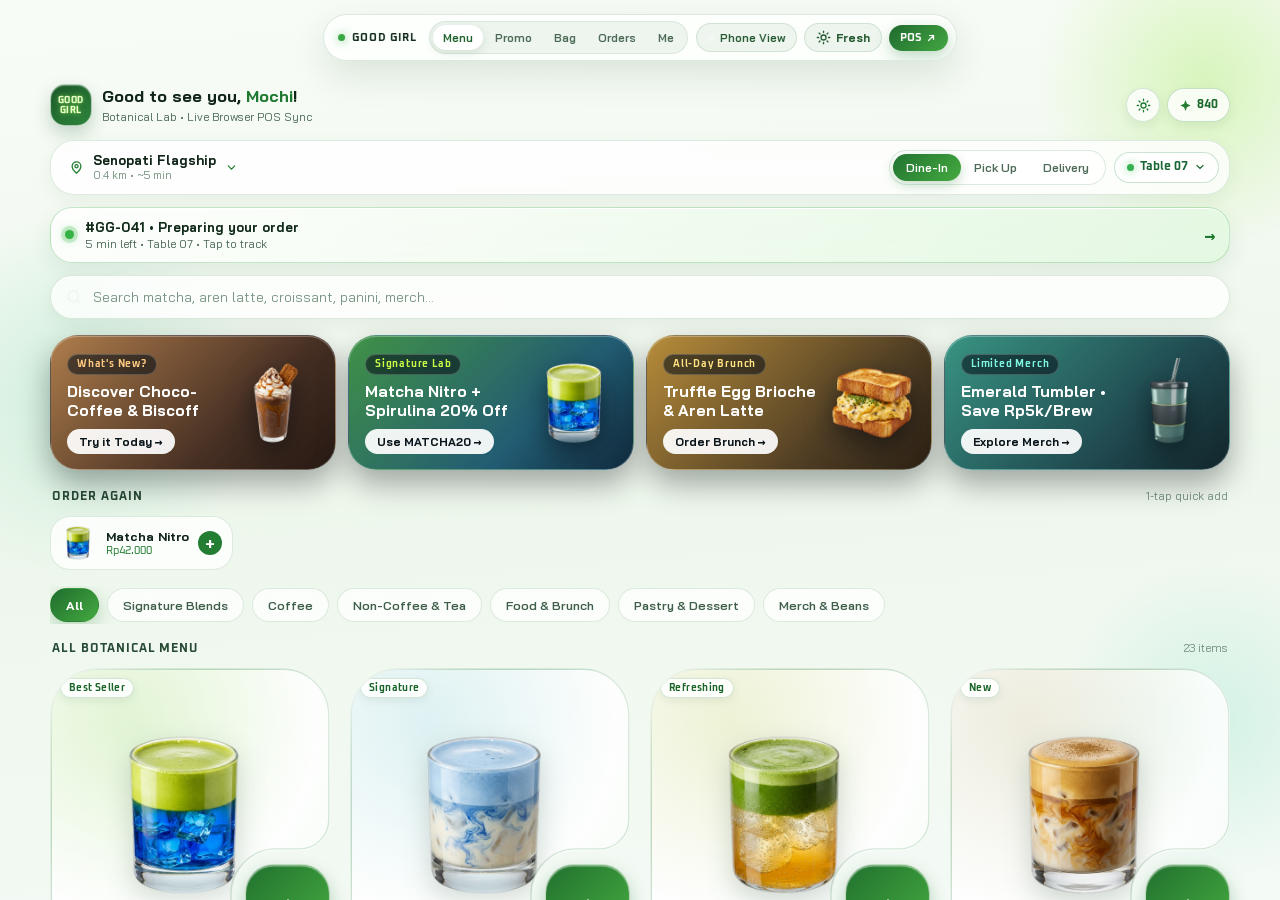
==== commit 23a9051f: "perf: eliminate 99% GPU blur/infinite-animation compositor load while keeping Liquid Glass UI" ====
--- a/index.html
+++ b/index.html
@@ -11,7 +11,7 @@
   <link rel="preconnect" href="https://fonts.googleapis.com" />
   <link rel="preconnect" href="https://fonts.gstatic.com" crossorigin />
   <link href="https://fonts.googleapis.com/css2?family=Bai+Jamjuree:wght@400;500;600;700&family=Oxanium:wght@500;600;700&display=swap" rel="stylesheet" />
-  <link rel="stylesheet" href="styles.css?v=3.0" />
+  <link rel="stylesheet" href="styles.css?v=3.2" />
 </head>
 <body class="show-statusbar">
   <!-- Shared SVG Definitions: Concentric Concave-Notched Card ClipPath -->
@@ -791,6 +791,20 @@
       </section>
 
       <!-- ================================================================
+           FLOATING LIQUID-GLASS MINI-CART BAR (Slides up when items added)
+           ================================================================ -->
+      <button type="button" class="floating-minicart" id="floatingMiniCart" aria-label="View items in your bag" aria-hidden="true">
+        <div class="minicart-left">
+          <div class="minicart-thumbs" id="miniCartThumbs"></div>
+          <div class="minicart-copy">
+            <strong id="miniCartSummary">1 item • Rp42.000</strong>
+            <small id="miniCartMeta">Tap to review bag &amp; checkout</small>
+          </div>
+        </div>
+        <span class="minicart-cta">View Bag &rarr;</span>
+      </button>
+
+      <!-- ================================================================
            FLOATING 5-TAB BOTTOM DOCK (Mobile Native & Phone Preview Mode)
            ================================================================ -->
       <nav class="glass-bottom-dock" id="bottomDock" aria-label="Mobile navigation">
@@ -943,8 +957,8 @@
     </div>
   </main>
 
-  <script src="menu-data.js?v=3.0"></script>
-  <script src="pos-bridge.js?v=3.0"></script>
-  <script src="app.js?v=3.0" defer></script>
+  <script src="menu-data.js?v=3.1"></script>
+  <script src="pos-bridge.js?v=3.1"></script>
+  <script src="app.js?v=3.1" defer></script>
 </body>
 </html>
--- a/styles.css
+++ b/styles.css
@@ -120,19 +120,13 @@
 .ambient-orb {
   position: absolute;
   border-radius: 50%;
-  filter: blur(84px);
-  opacity: 0.44;
-  animation: driftOrb 16s ease-in-out infinite alternate;
-}
-
-.orb-1 { width: 380px; height: 380px; top: -80px; left: 10%; background: rgba(168, 238, 62, 0.24); }
-.orb-2 { width: 420px; height: 420px; bottom: -100px; right: 8%; background: rgba(20, 134, 196, 0.34); animation-delay: -5s; }
-.orb-3 { width: 260px; height: 260px; top: 45%; left: 55%; background: rgba(72, 214, 196, 0.16); animation-delay: -10s; }
-
-@keyframes driftOrb {
-  0% { transform: translate3d(0, 0, 0) scale(1); }
-  100% { transform: translate3d(28px, -24px, 0) scale(1.08); }
-}
+  opacity: 0.65;
+  pointer-events: none;
+}
+
+.orb-1 { width: 520px; height: 520px; top: -140px; left: 4%; background: radial-gradient(circle, rgba(168, 238, 62, 0.24) 0%, rgba(168, 238, 62, 0.08) 42%, transparent 72%); }
+.orb-2 { width: 560px; height: 560px; bottom: -160px; right: 2%; background: radial-gradient(circle, rgba(20, 134, 196, 0.32) 0%, rgba(20, 134, 196, 0.1) 44%, transparent 72%); }
+.orb-3 { width: 380px; height: 380px; top: 38%; left: 50%; background: radial-gradient(circle, rgba(72, 214, 196, 0.16) 0%, transparent 70%); }
 
 .desktop-toolbar {
   position: fixed;
@@ -148,9 +142,9 @@
   gap: 8px;
   padding: 6px 8px 6px 14px;
   border-radius: var(--radius-pill);
-  background: rgba(10, 24, 32, 0.6);
-  backdrop-filter: blur(28px) saturate(180%);
-  -webkit-backdrop-filter: blur(28px) saturate(180%);
+  background: rgba(10, 24, 32, 0.72);
+  backdrop-filter: blur(16px) saturate(160%);
+  -webkit-backdrop-filter: blur(16px) saturate(160%);
   border: 1px solid rgba(215, 244, 255, 0.17);
   box-shadow: inset 0 1px 0 rgba(255, 255, 255, 0.2), 0 14px 36px rgba(0, 0, 0, 0.46);
   white-space: nowrap;
@@ -375,27 +369,47 @@
   position: absolute;
   inset: 0;
   opacity: 0;
+  visibility: hidden;
   pointer-events: none;
   transform: translate3d(0, 14px, 0) scale(0.988);
-  transition: opacity 0.36s var(--ease-ios), transform 0.4s var(--ease-ios);
-  will-change: transform, opacity;
+  transition: opacity 0.3s var(--ease-ios), transform 0.38s cubic-bezier(0.22, 1, 0.36, 1), filter 0.32s var(--ease-ios), visibility 0s linear 0.38s;
   z-index: 1;
 }
 
 .screen.is-active {
   opacity: 1;
+  visibility: visible;
   pointer-events: auto;
   transform: translate3d(0, 0, 0) scale(1);
+  transition: opacity 0.3s var(--ease-ios), transform 0.38s cubic-bezier(0.22, 1, 0.36, 1), filter 0.32s var(--ease-ios), visibility 0s;
   z-index: 20;
 }
 
+/* iOS Sheet Depth Recess on underlying active screen when Product Detail sheet rises */
+.phone-shell.has-detail-open .screen.is-active:not(.screen-detail) {
+  transform: translate3d(0, 0, 0) scale(0.962);
+  filter: brightness(0.92);
+  pointer-events: none;
+}
+
+/* Product Detail = True Bottom-Up Sheet Overlay (never wipes underlying screen) */
 .screen-detail {
-  transform: translate3d(0, 38px, 0) scale(0.98);
-  z-index: 30;
+  background: transparent;
+  opacity: 0;
+  visibility: hidden;
+  pointer-events: none;
+  transform: none;
+  transition: opacity 0.3s var(--ease-ios), visibility 0s linear 0.44s;
+  z-index: 38;
 }
 
 .screen-detail.is-active {
-  z-index: 38;
+  opacity: 1;
+  visibility: visible;
+  pointer-events: auto;
+  transform: none;
+  transition: opacity 0.3s var(--ease-ios), visibility 0s;
+  z-index: 42;
 }
 
 .ambient-layer {
@@ -409,13 +423,13 @@
 .a-orb {
   position: absolute;
   border-radius: 50%;
-  filter: blur(60px);
-}
-
-.a-orb-lime { width: 250px; height: 250px; top: -50px; right: -55px; background: rgba(172, 242, 68, 0.22); }
-.a-orb-ocean { width: 290px; height: 270px; top: 28%; left: -75px; background: rgba(24, 142, 210, 0.28); }
-.a-orb-cyan { width: 240px; height: 240px; bottom: 8%; right: -55px; background: rgba(74, 218, 202, 0.22); }
-.a-orb-rose { width: 260px; height: 260px; bottom: 16%; left: -60px; background: rgba(236, 98, 138, 0.24); }
+  pointer-events: none;
+}
+
+.a-orb-lime { width: 340px; height: 340px; top: -90px; right: -95px; background: radial-gradient(circle, rgba(172, 242, 68, 0.24) 0%, transparent 70%); }
+.a-orb-ocean { width: 380px; height: 360px; top: 24%; left: -115px; background: radial-gradient(circle, rgba(24, 142, 210, 0.28) 0%, transparent 70%); }
+.a-orb-cyan { width: 320px; height: 320px; bottom: 2%; right: -95px; background: radial-gradient(circle, rgba(74, 218, 202, 0.22) 0%, transparent 70%); }
+.a-orb-rose { width: 340px; height: 340px; bottom: 10%; left: -100px; background: radial-gradient(circle, rgba(236, 98, 138, 0.24) 0%, transparent 70%); }
 
 .scroll-body {
   position: relative;
@@ -489,9 +503,8 @@
   height: 9px;
   border-radius: 50%;
   background: var(--lime-neon);
-  box-shadow: 0 0 0 4px rgba(201, 251, 70, 0.22), 0 0 12px var(--lime-neon);
+  box-shadow: 0 0 0 4px rgba(201, 251, 70, 0.22), 0 0 10px var(--lime-neon);
   flex-shrink: 0;
-  animation: livePulse 2s ease-in-out infinite;
 }
 
 .live-dot-sm {
@@ -571,8 +584,8 @@
   grid-template-columns: repeat(5, 1fr);
   align-items: center;
   background: linear-gradient(180deg, rgba(12, 30, 42, 0.72) 0%, rgba(5, 16, 25, 0.86) 100%);
-  backdrop-filter: blur(36px) saturate(190%);
-  -webkit-backdrop-filter: blur(36px) saturate(190%);
+  backdrop-filter: blur(18px) saturate(165%);
+  -webkit-backdrop-filter: blur(18px) saturate(165%);
   border: 1px solid rgba(208, 242, 255, 0.22);
   box-shadow:
     inset 0 1.5px 0 rgba(255, 255, 255, 0.24),
@@ -580,8 +593,9 @@
   transition: transform 0.36s var(--ease-ios), opacity 0.28s var(--ease-ios);
 }
 
-.phone-shell[data-view="detail"] .glass-bottom-dock {
-  transform: translateY(105px);
+.phone-shell[data-view="detail"] .glass-bottom-dock,
+.phone-shell.has-detail-open .glass-bottom-dock {
+  transform: translateY(115px);
   opacity: 0;
   pointer-events: none;
 }
@@ -1013,9 +1027,7 @@
   clip-path: url(#notchedCardClip);
   -webkit-clip-path: url(#notchedCardClip);
   background:
-    radial-gradient(circle at 30% 22%, var(--card-tint, rgba(162, 224, 255, 0.15)) 0%, rgba(15, 34, 48, 0.50) 56%, rgba(6, 17, 27, 0.68) 100%);
-  backdrop-filter: blur(22px) saturate(165%);
-  -webkit-backdrop-filter: blur(22px) saturate(165%);
+    radial-gradient(circle at 30% 22%, var(--card-tint, rgba(162, 224, 255, 0.18)) 0%, rgba(15, 34, 48, 0.62) 56%, rgba(6, 17, 27, 0.78) 100%);
   display: flex;
   align-items: center;
   justify-content: center;
@@ -1053,8 +1065,7 @@
   font-weight: 700;
   letter-spacing: 0.04em;
   color: #f4ffea;
-  background: rgba(4, 16, 24, 0.66);
-  backdrop-filter: blur(12px);
+  background: rgba(4, 16, 24, 0.78);
   border: 1px solid rgba(220, 246, 255, 0.22);
 }
 
@@ -1134,7 +1145,7 @@
    ========================================================================== */
 
 .screen-detail {
-  background: #061419;
+  background: transparent;
 }
 
 .product-top-backdrop {
@@ -1180,8 +1191,8 @@
   background:
     radial-gradient(ellipse 110% 34% at 50% 0%, var(--item-glow-top) 0%, transparent 72%),
     linear-gradient(180deg, var(--item-sheet-top) 0%, var(--item-sheet-mid) 48%, var(--item-sheet-bot) 100%);
-  backdrop-filter: blur(40px) saturate(185%);
-  -webkit-backdrop-filter: blur(40px) saturate(185%);
+  backdrop-filter: blur(18px) saturate(165%);
+  -webkit-backdrop-filter: blur(18px) saturate(165%);
   border-top: 1px solid rgba(255, 255, 255, 0.26);
   box-shadow: inset 0 1.5px 0 rgba(255, 255, 255, 0.26), 0 -14px 40px rgba(0, 0, 0, 0.34);
   transition: top 0.28s var(--ease-ios), background 0.5s var(--ease-ios), transform 0.38s var(--ease-ios);
@@ -1200,12 +1211,11 @@
 .inner-orb {
   position: absolute;
   border-radius: 50%;
-  filter: blur(66px);
-  transition: background 0.55s var(--ease-ios);
-}
-
-.inner-orb-top { width: 320px; height: 280px; top: 12%; left: -45px; background: var(--item-glow-top); }
-.inner-orb-bottom { width: 340px; height: 300px; bottom: 8%; right: -55px; background: var(--item-glow-bot); }
+  pointer-events: none;
+}
+
+.inner-orb-top { width: 420px; height: 380px; top: 4%; left: -90px; background: radial-gradient(circle, var(--item-glow-top) 0%, transparent 70%); }
+.inner-orb-bottom { width: 440px; height: 400px; bottom: 0%; right: -95px; background: radial-gradient(circle, var(--item-glow-bot) 0%, transparent 70%); }
 
 .inner-grid-lines {
   position: absolute;
@@ -2151,8 +2161,8 @@
   background:
     radial-gradient(ellipse 100% 60% at 15% 0%, rgba(164, 232, 255, 0.12) 0%, transparent 65%),
     linear-gradient(165deg, rgba(6, 17, 26, 0.58) 0%, rgba(4, 13, 21, 0.76) 100%);
-  backdrop-filter: blur(36px) saturate(190%);
-  -webkit-backdrop-filter: blur(36px) saturate(190%);
+  backdrop-filter: blur(18px) saturate(165%);
+  -webkit-backdrop-filter: blur(18px) saturate(165%);
   border: 1px solid rgba(196, 240, 255, 0.22);
   box-shadow: inset 0 1.5px 0 rgba(255, 255, 255, 0.26), 0 20px 44px rgba(1, 10, 18, 0.44);
 }
@@ -2349,8 +2359,8 @@
   border-radius: 40px 40px 0 0;
   padding-bottom: 106px;
   background: linear-gradient(180deg, rgba(3, 14, 22, 0.72) 0%, rgba(6, 26, 40, 0.68) 60%, rgba(4, 20, 32, 0.88) 100%);
-  backdrop-filter: blur(36px) saturate(185%);
-  -webkit-backdrop-filter: blur(36px) saturate(185%);
+  backdrop-filter: blur(18px) saturate(165%);
+  -webkit-backdrop-filter: blur(18px) saturate(165%);
   border-top: 1px solid rgba(196, 238, 255, 0.22);
   box-shadow: inset 0 1.5px 0 rgba(255, 255, 255, 0.24), 0 -16px 40px rgba(0, 8, 16, 0.34);
 }
@@ -2565,16 +2575,24 @@
   inset: 0;
   z-index: 48;
   background: rgba(2, 10, 16, 0.6);
-  backdrop-filter: blur(12px);
-  -webkit-backdrop-filter: blur(12px);
+  backdrop-filter: none;
+  -webkit-backdrop-filter: none;
   display: flex;
   align-items: flex-end;
   opacity: 0;
+  visibility: hidden;
   pointer-events: none;
-  transition: opacity 0.3s var(--ease-ios);
-}
-
-.glass-modal-backdrop.is-open { opacity: 1; pointer-events: auto; }
+  transition: opacity 0.28s var(--ease-ios), visibility 0s linear 0.34s;
+}
+
+.glass-modal-backdrop.is-open {
+  opacity: 1;
+  visibility: visible;
+  pointer-events: auto;
+  backdrop-filter: blur(8px);
+  -webkit-backdrop-filter: blur(8px);
+  transition: opacity 0.28s var(--ease-ios), visibility 0s;
+}
 
 .glass-drawer {
   width: 100%;
@@ -2583,9 +2601,9 @@
   border-radius: 40px 40px 0 0;
   display: flex;
   flex-direction: column;
-  background: linear-gradient(180deg, rgba(10, 26, 38, 0.88) 0%, rgba(5, 16, 25, 0.95) 100%);
-  backdrop-filter: blur(40px) saturate(190%);
-  -webkit-backdrop-filter: blur(40px) saturate(190%);
+  background: linear-gradient(180deg, rgba(10, 26, 38, 0.92) 0%, rgba(5, 16, 25, 0.97) 100%);
+  backdrop-filter: blur(18px) saturate(165%);
+  -webkit-backdrop-filter: blur(18px) saturate(165%);
   border-top: 1px solid rgba(212, 245, 255, 0.26);
   box-shadow: inset 0 1.5px 0 rgba(255, 255, 255, 0.28), 0 -20px 56px rgba(0, 0, 0, 0.54);
   transform: translateY(100%);
@@ -3029,9 +3047,9 @@
     linear-gradient(155deg, #f6fbf4 0%, #eaf4e8 55%, #f4faf6 100%);
 }
 
-html[data-theme="light"] .orb-1 { background: rgba(154, 228, 76, 0.34); }
-html[data-theme="light"] .orb-2 { background: rgba(92, 204, 146, 0.28); }
-html[data-theme="light"] .orb-3 { background: rgba(182, 238, 128, 0.24); }
+html[data-theme="light"] .orb-1 { background: radial-gradient(circle, rgba(154, 228, 76, 0.34) 0%, rgba(154, 228, 76, 0.1) 45%, transparent 72%); }
+html[data-theme="light"] .orb-2 { background: radial-gradient(circle, rgba(92, 204, 146, 0.28) 0%, rgba(92, 204, 146, 0.08) 45%, transparent 72%); }
+html[data-theme="light"] .orb-3 { background: radial-gradient(circle, rgba(182, 238, 128, 0.24) 0%, transparent 70%); }
 
 html[data-theme="light"] .desktop-toolbar {
   background: rgba(255, 255, 255, 0.78);
@@ -3109,10 +3127,10 @@
   background: linear-gradient(180deg, #e5f5ea 0%, #eef8f4 46%, #f7fcf8 100%);
 }
 
-html[data-theme="light"] .a-orb-lime { background: rgba(162, 234, 82, 0.34); }
-html[data-theme="light"] .a-orb-ocean { background: rgba(112, 212, 168, 0.26); }
-html[data-theme="light"] .a-orb-cyan { background: rgba(132, 224, 198, 0.28); }
-html[data-theme="light"] .a-orb-rose { background: rgba(255, 176, 198, 0.28); }
+html[data-theme="light"] .a-orb-lime { background: radial-gradient(circle, rgba(162, 234, 82, 0.34) 0%, transparent 70%); }
+html[data-theme="light"] .a-orb-ocean { background: radial-gradient(circle, rgba(112, 212, 168, 0.26) 0%, transparent 70%); }
+html[data-theme="light"] .a-orb-cyan { background: radial-gradient(circle, rgba(132, 224, 198, 0.28) 0%, transparent 70%); }
+html[data-theme="light"] .a-orb-rose { background: radial-gradient(circle, rgba(255, 176, 198, 0.28) 0%, transparent 70%); }
 
 /* Glossy Forest-Matcha Brand Badge in Light Mode */
 html[data-theme="light"] .brand-badge {
@@ -4101,13 +4119,232 @@
 .outlet-choice-right { text-align: right; flex-shrink: 0; }
 .outlet-choice-right span { display: block; font-family: var(--font-display); font-size: 12.5px; font-weight: 700; color: var(--lime-neon); }
 
-/* Detail Frame Container (Full height on Mobile, Centered Modal Card on Wide Desktop) */
+/* Detail Frame Container (True Bottom-Up Sheet on Mobile/Phone, Floating Spring Modal on Desktop) */
+.detail-desktop-scrim {
+  display: block;
+  position: absolute;
+  inset: 0;
+  z-index: 1;
+  background: rgba(4, 14, 22, 0.48);
+  backdrop-filter: blur(10px);
+  -webkit-backdrop-filter: blur(10px);
+  opacity: 0;
+  transition: opacity 0.32s var(--ease-ios);
+}
+html[data-theme="light"] .detail-desktop-scrim {
+  background: rgba(12, 36, 20, 0.28);
+}
+.screen-detail.is-active .detail-desktop-scrim {
+  opacity: 1;
+}
+
 .detail-frame-container {
   position: relative;
+  z-index: 2;
   width: 100%;
   height: 100%;
-}
-.detail-desktop-scrim { display: none; }
+  border-radius: 38px 38px 0 0;
+  overflow: hidden;
+  transform: translate3d(0, 100%, 0);
+  transition: transform 0.46s cubic-bezier(0.22, 1, 0.36, 1), opacity 0.3s var(--ease-ios);
+}
+
+.screen-detail.is-active .detail-frame-container {
+  transform: translate3d(0, 0, 0);
+}
+
+.detail-frame-container.is-dragging,
+.glass-drawer.is-dragging {
+  transition: none !important;
+}
+
+/* Smooth Hero Drink Reveal inside Rising Sheet */
+.screen-detail .hero-drink-img {
+  opacity: 0;
+  transform: translate3d(0, 24px, 0) scale(0.88);
+  transition: transform 0.52s cubic-bezier(0.22, 1, 0.36, 1) 0.08s, opacity 0.36s var(--ease-ios) 0.06s;
+}
+.screen-detail.is-active .hero-drink-img {
+  opacity: 1;
+  transform: translate3d(0, 0, 0) scale(1);
+}
+
+/* Upgraded Drawer Spring Physics */
+.glass-drawer {
+  transition: transform 0.44s cubic-bezier(0.22, 1, 0.36, 1), opacity 0.3s var(--ease-ios);
+}
+
+/* ==========================================================================
+   FLOATING LIQUID-GLASS MINI-CART BAR (Slides up smoothly from bottom)
+   ========================================================================== */
+
+.floating-minicart {
+  position: absolute;
+  left: 16px;
+  right: 16px;
+  bottom: 94px;
+  z-index: 33;
+  padding: 10px 12px 10px 13px;
+  border-radius: var(--radius-pill);
+  display: flex;
+  align-items: center;
+  justify-content: space-between;
+  gap: 10px;
+  text-align: left;
+  background: linear-gradient(135deg, rgba(16, 42, 34, 0.9) 0%, rgba(10, 28, 38, 0.94) 100%);
+  backdrop-filter: blur(16px) saturate(165%);
+  -webkit-backdrop-filter: blur(16px) saturate(165%);
+  border: 1px solid rgba(198, 250, 96, 0.36);
+  box-shadow:
+    inset 0 1.5px 0 rgba(255, 255, 255, 0.24),
+    0 16px 36px rgba(0, 8, 16, 0.48);
+  opacity: 0;
+  pointer-events: none;
+  transform: translate3d(0, 120px, 0) scale(0.94);
+  transition: transform 0.44s cubic-bezier(0.22, 1, 0.36, 1), opacity 0.28s var(--ease-ios);
+}
+
+.floating-minicart.is-visible {
+  opacity: 1;
+  pointer-events: auto;
+  transform: translate3d(0, 0, 0) scale(1);
+}
+
+.floating-minicart:active {
+  transform: translate3d(0, 0, 0) scale(0.97);
+}
+
+.phone-shell.has-detail-open .floating-minicart {
+  opacity: 0 !important;
+  pointer-events: none !important;
+  transform: translate3d(0, 120px, 0) scale(0.94) !important;
+}
+
+html[data-theme="light"] .floating-minicart {
+  background: linear-gradient(135deg, rgba(22, 92, 36, 0.94) 0%, rgba(36, 124, 48, 0.94) 100%);
+  border-color: rgba(255, 255, 255, 0.34);
+  box-shadow:
+    inset 0 1.5px 0 rgba(255, 255, 255, 0.32),
+    0 16px 36px rgba(20, 74, 30, 0.34);
+}
+
+.minicart-left {
+  display: flex;
+  align-items: center;
+  gap: 10px;
+  min-width: 0;
+  flex: 1;
+}
+
+.minicart-thumbs {
+  display: flex;
+  align-items: center;
+  flex-shrink: 0;
+}
+
+.minicart-thumb {
+  width: 34px;
+  height: 34px;
+  border-radius: 50%;
+  background: rgba(255, 255, 255, 0.16);
+  border: 1.5px solid rgba(255, 255, 255, 0.36);
+  padding: 3px;
+  object-fit: contain;
+  margin-left: -10px;
+  box-shadow: 0 4px 10px rgba(0, 0, 0, 0.22);
+}
+
+.minicart-thumb:first-child { margin-left: 0; }
+
+.minicart-copy { min-width: 0; }
+.minicart-copy strong {
+  display: block;
+  font-family: var(--font-display);
+  font-size: 13.5px;
+  font-weight: 700;
+  color: #ffffff;
+  white-space: nowrap;
+  overflow: hidden;
+  text-overflow: ellipsis;
+}
+.minicart-copy small {
+  display: block;
+  font-size: 11px;
+  color: rgba(232, 252, 234, 0.8);
+  white-space: nowrap;
+  overflow: hidden;
+  text-overflow: ellipsis;
+}
+
+.minicart-cta {
+  padding: 8px 14px;
+  border-radius: var(--radius-pill);
+  font-size: 12px;
+  font-weight: 700;
+  white-space: nowrap;
+  flex-shrink: 0;
+  background: linear-gradient(135deg, #ddff44 0%, #98ef5a 100%);
+  color: #071708;
+  box-shadow: 0 4px 12px rgba(176, 246, 76, 0.3);
+}
+
+html[data-theme="light"] .minicart-cta {
+  background: #ffffff;
+  color: #196827;
+  box-shadow: 0 4px 12px rgba(0, 0, 0, 0.14);
+}
+
+/* Give menu extra scroll breathing room when Mini-Cart Bar is floating */
+body.has-cart-items .menu-scroll {
+  padding-bottom: 176px;
+}
+
+/* Micro-Motion: Badge Spring Pop & Smooth Card Stagger */
+@keyframes ggPop {
+  0% { transform: scale(1); }
+  40% { transform: scale(1.22); }
+  75% { transform: scale(0.94); }
+  100% { transform: scale(1); }
+}
+
+.is-popping {
+  animation: ggPop 0.42s var(--ease-spring);
+}
+
+@keyframes menuCardReveal {
+  from {
+    opacity: 0;
+    transform: translate3d(0, 14px, 0) scale(0.975);
+  }
+  to {
+    opacity: 1;
+    transform: translate3d(0, 0, 0) scale(1);
+  }
+}
+
+.menu-card {
+  transition: transform 0.22s var(--ease-spring);
+}
+.menu-card:active {
+  transform: scale(0.972);
+}
+.menu-card.is-entering {
+  animation: menuCardReveal 0.36s cubic-bezier(0.22, 1, 0.36, 1) both;
+  animation-delay: var(--card-delay, 0ms);
+}
+
+@media (prefers-reduced-motion: reduce) {
+  .screen,
+  .detail-frame-container,
+  .detail-desktop-scrim,
+  .floating-minicart,
+  .glass-drawer,
+  .menu-card.is-entering,
+  .hero-drink-img {
+    transition-duration: 0.01ms !important;
+    animation-duration: 0.01ms !important;
+  }
+}
 
 /* ==========================================================================
    FULL-WIDTH RESPONSIVE WEB LAYOUT ON TABLET & DESKTOP (> 680px)
@@ -4208,7 +4445,7 @@
     border-color: rgba(42, 128, 58, 0.16);
   }
 
-  /* Centered Floating Adaptive Product Detail Modal on Desktop */
+  /* Centered Floating Adaptive Product Detail Modal on Desktop (rises smoothly from bottom) */
   body:not(.mobile-preview-mode) .screen-detail {
     background: transparent;
     display: flex;
@@ -4217,10 +4454,12 @@
     padding: 76px 20px 24px;
   }
 
+  body:not(.mobile-preview-mode) .phone-shell.has-detail-open .screen.is-active:not(.screen-detail) {
+    transform: translate3d(0, 0, 0) scale(0.986);
+    filter: brightness(0.96);
+  }
+
   body:not(.mobile-preview-mode) .detail-desktop-scrim {
-    display: block;
-    position: absolute;
-    inset: 0;
     background: rgba(6, 18, 24, 0.52);
     backdrop-filter: blur(12px);
     -webkit-backdrop-filter: blur(12px);
@@ -4236,12 +4475,41 @@
     overflow: hidden;
     box-shadow: 0 32px 84px rgba(0, 8, 16, 0.44);
     z-index: 2;
+    opacity: 0;
+    transform: translate3d(0, 56px, 0) scale(0.94);
+    transition: transform 0.44s cubic-bezier(0.22, 1, 0.36, 1), opacity 0.28s var(--ease-ios);
+  }
+
+  body:not(.mobile-preview-mode) .screen-detail.is-active .detail-frame-container {
+    opacity: 1;
+    transform: translate3d(0, 0, 0) scale(1);
   }
 
   body:not(.mobile-preview-mode) .stacked-sheet-ghost { top: 18px; }
   body:not(.mobile-preview-mode) .product-glass-sheet { top: 32px; }
 
-  /* Centered Modals on Desktop */
+  /* Floating Mini-Cart Pill on Desktop (centered sleek floating bar at bottom) */
+  body:not(.mobile-preview-mode) .floating-minicart {
+    left: 50%;
+    right: auto;
+    width: min(440px, calc(100% - 40px));
+    bottom: 24px;
+    transform: translate3d(-50%, 110px, 0) scale(0.94);
+  }
+  body:not(.mobile-preview-mode) .floating-minicart.is-visible {
+    transform: translate3d(-50%, 0, 0) scale(1);
+  }
+  body:not(.mobile-preview-mode) .floating-minicart:active {
+    transform: translate3d(-50%, 0, 0) scale(0.97);
+  }
+  body:not(.mobile-preview-mode) .phone-shell.has-detail-open .floating-minicart {
+    transform: translate3d(-50%, 110px, 0) scale(0.94) !important;
+  }
+  body:not(.mobile-preview-mode).has-cart-items .menu-scroll {
+    padding-bottom: 112px;
+  }
+
+  /* Centered Modals on Desktop (rise smoothly from below) */
   body:not(.mobile-preview-mode) .glass-modal-backdrop {
     align-items: center;
     justify-content: center;
@@ -4250,10 +4518,12 @@
   body:not(.mobile-preview-mode) .glass-drawer {
     max-width: 480px;
     border-radius: 36px;
-    transform: translateY(24px) scale(0.96);
+    opacity: 0;
+    transform: translate3d(0, 48px, 0) scale(0.95);
   }
   body:not(.mobile-preview-mode) .glass-modal-backdrop.is-open .glass-drawer {
-    transform: translateY(0) scale(1);
+    opacity: 1;
+    transform: translate3d(0, 0, 0) scale(1);
   }
 }
 
@@ -4293,6 +4563,7 @@
     padding-bottom: env(safe-area-inset-bottom, 0px);
   }
   .glass-bottom-dock { bottom: calc(env(safe-area-inset-bottom, 8px) + 10px); }
+  .floating-minicart { bottom: calc(env(safe-area-inset-bottom, 8px) + 86px); }
   .glass-toast { top: calc(env(safe-area-inset-top, 10px) + 14px) !important; }
   .bag-right-col { display: flex; flex-direction: column; gap: 12px; margin-top: 12px; }
   .bag-checkout-bar { margin: 0; }
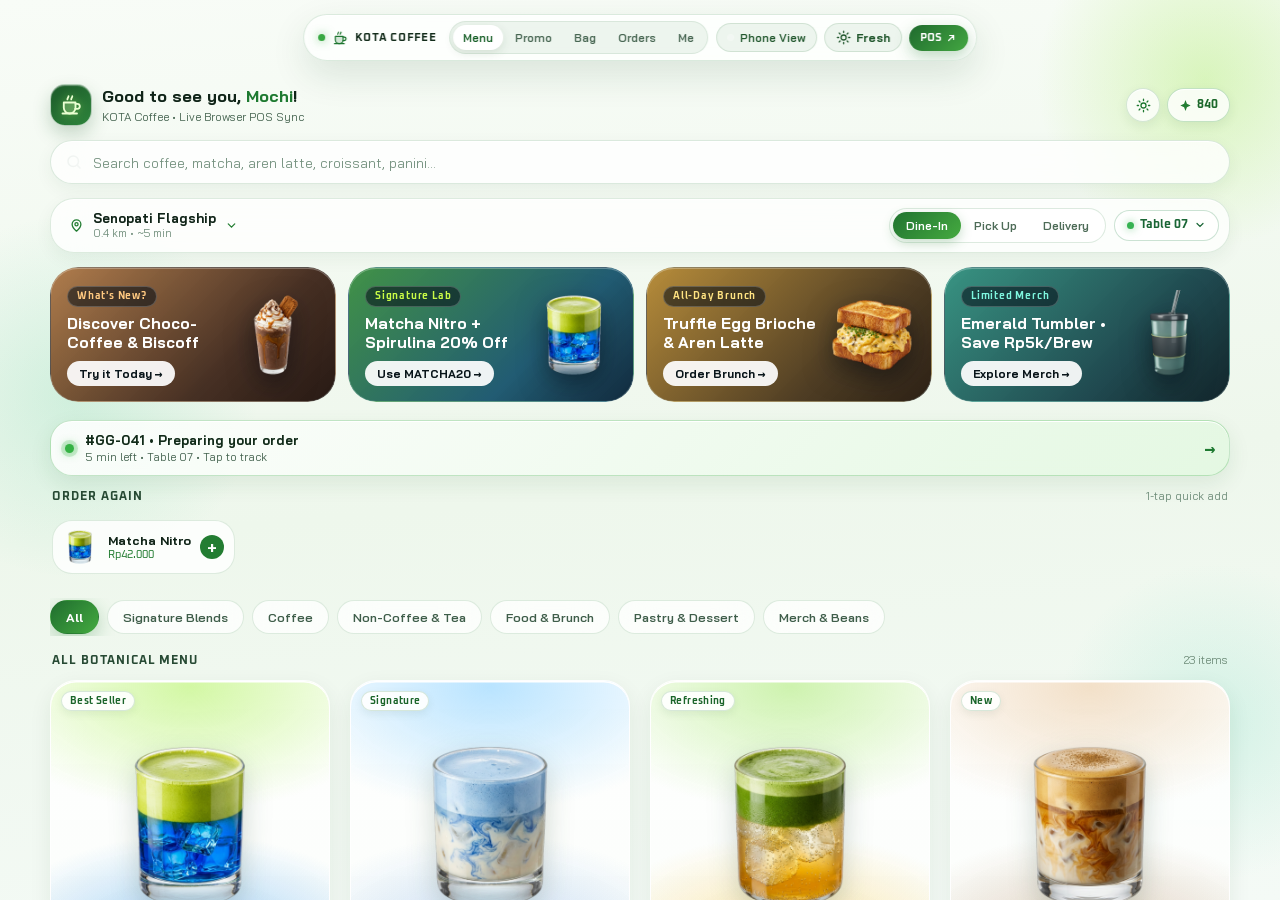
==== commit e8be7002: "feat: KOTA Coffee icon rebrand, Home layout reorder, dual-tone rounded cards, single-frame Detail sh" ====
--- a/index.html
+++ b/index.html
@@ -6,38 +6,23 @@
   <meta name="theme-color" content="#f5faf3" />
   <meta name="apple-mobile-web-app-capable" content="yes" />
   <meta name="apple-mobile-web-app-status-bar-style" content="default" />
-  <title>GOOD GIRL — Botanical Café Ordering &amp; Live POS</title>
+  <title>KOTA COFFEE — Specialty Café Ordering &amp; Live POS</title>
 
   <link rel="preconnect" href="https://fonts.googleapis.com" />
   <link rel="preconnect" href="https://fonts.gstatic.com" crossorigin />
   <link href="https://fonts.googleapis.com/css2?family=Bai+Jamjuree:wght@400;500;600;700&family=Oxanium:wght@500;600;700&display=swap" rel="stylesheet" />
-  <link rel="stylesheet" href="styles.css?v=3.2" />
+  <link rel="stylesheet" href="styles.css?v=3.3" />
 </head>
 <body class="show-statusbar">
-  <!-- Shared SVG Definitions: Concentric Concave-Notched Card ClipPath -->
+  <!-- Shared SVG Icon Definitions (KOTA Coffee Emblem) -->
   <svg class="svg-defs" aria-hidden="true" width="0" height="0" focusable="false">
     <defs>
-      <clipPath id="notchedCardClip" clipPathUnits="objectBoundingBox">
-        <path d="M 0.1687 0
-                 L 0.8313 0
-                 A 0.1687 0.1687 0 0 1 1 0.1687
-                 L 1 0.5422
-                 A 0.1084 0.1084 0 0 1 0.8916 0.6506
-                 L 0.8072 0.6506
-                 A 0.1566 0.1566 0 0 0 0.6506 0.8072
-                 L 0.6506 0.8916
-                 A 0.1084 0.1084 0 0 1 0.5422 1
-                 L 0.1687 1
-                 A 0.1687 0.1687 0 0 1 0 0.8313
-                 L 0 0.1687
-                 A 0.1687 0.1687 0 0 1 0.1687 0 Z" />
-      </clipPath>
-
-      <linearGradient id="notchGlassBorder" x1="0%" y1="0%" x2="100%" y2="100%">
-        <stop offset="0%" stop-color="var(--notch-stroke-1)" />
-        <stop offset="48%" stop-color="var(--notch-stroke-2)" />
-        <stop offset="100%" stop-color="var(--notch-stroke-3)" />
-      </linearGradient>
+      <symbol id="kotaCoffeeIcon" viewBox="0 0 24 24">
+        <path d="M5 9.5h11.5v5.2a5.8 5.8 0 0 1-5.8 5.8h-.1A5.8 5.8 0 0 1 4.8 14.7V9.5Z" fill="currentColor" fill-opacity="0.18" stroke="currentColor" stroke-width="1.85" stroke-linejoin="round" />
+        <path d="M16.5 10.8h1.8a2.5 2.5 0 0 1 0 5h-2" fill="none" stroke="currentColor" stroke-width="1.85" stroke-linecap="round" />
+        <path d="M8.4 6.4c0-1.3 1.1-1.9 1.1-3.2M12.2 6.4c0-1.3 1.1-1.9 1.1-3.2" fill="none" stroke="currentColor" stroke-width="1.75" stroke-linecap="round" />
+        <path d="M3.5 20.5h14.5" fill="none" stroke="currentColor" stroke-width="1.85" stroke-linecap="round" />
+      </symbol>
     </defs>
   </svg>
 
@@ -52,7 +37,8 @@
   <header class="desktop-toolbar" aria-label="Primary desktop navigation">
     <div class="toolbar-brand">
       <span class="toolbar-dot" id="toolbarSyncDot"></span>
-      <span>GOOD GIRL</span>
+      <svg width="16" height="16" class="toolbar-coffee-svg" aria-hidden="true"><use href="#kotaCoffeeIcon" /></svg>
+      <span>KOTA COFFEE</span>
     </div>
 
     <nav class="toolbar-segmented" role="tablist" aria-label="App views">
@@ -122,15 +108,12 @@
             <!-- Greeting & Header Tools -->
             <div class="home-header">
               <div class="home-brand-left">
-                <div class="brand-badge brand-badge-sm" aria-label="GOOD GIRL Logo">
-                  <svg viewBox="0 0 56 56" class="goodgirl-svg" aria-hidden="true">
-                    <text x="28" y="25" text-anchor="middle" class="gg-text">GOOD</text>
-                    <text x="28" y="42" text-anchor="middle" class="gg-text">GIRL</text>
-                  </svg>
+                <div class="brand-badge brand-badge-sm" aria-label="KOTA Coffee Logo">
+                  <svg class="brand-coffee-svg" aria-hidden="true"><use href="#kotaCoffeeIcon" /></svg>
                 </div>
                 <div class="home-greeting">
                   <h1>Good to see you, <span id="homeMemberName">Mochi</span>!</h1>
-                  <p id="homeSyncLabel">Botanical Lab • Live POS Connected</p>
+                  <p id="homeSyncLabel">KOTA Coffee • Live POS Connected</p>
                 </div>
               </div>
 
@@ -145,7 +128,24 @@
               </div>
             </div>
 
-            <!-- Outlet Selector + 3 Fulfillment Modes Bar -->
+            <!-- 1. Search Bar AT THE TOP -->
+            <div class="search-glass-wrap">
+              <svg class="search-icon" width="18" height="18" viewBox="0 0 24 24" fill="none" stroke="currentColor" stroke-width="2" stroke-linecap="round">
+                <circle cx="11" cy="11" r="7" />
+                <path d="M20 20l-3.5-3.5" />
+              </svg>
+              <input
+                type="search"
+                id="menuSearchInput"
+                class="search-glass-input"
+                placeholder="Search coffee, matcha, aren latte, croissant, panini..."
+                autocomplete="off"
+                aria-label="Search menu"
+              />
+              <button type="button" class="search-clear-btn" id="searchClearBtn" hidden aria-label="Clear search">&times;</button>
+            </div>
+
+            <!-- 2. Outlet Location + 3 Fulfillment Modes Bar -->
             <div class="fulfillment-glass-bar">
               <button type="button" class="outlet-selector-btn" id="outletSelectBtn">
                 <svg width="15" height="15" viewBox="0 0 24 24" fill="none" stroke="currentColor" stroke-width="2.1" stroke-linecap="round" stroke-linejoin="round" aria-hidden="true"><path d="M12 21s-7-5.7-7-11a7 7 0 1 1 14 0c0 5.3-7 11-7 11Z"/><circle cx="12" cy="10" r="2.5"/></svg>
@@ -183,6 +183,9 @@
               <span class="delivery-fee-pill" id="deliveryFeePill">+Rp12.000</span>
             </div>
 
+            <!-- 3. Directly Below Location: Featured Promo Banner Carousel -->
+            <div class="promo-carousel" id="promoCarousel" aria-label="Featured promotions"></div>
+
             <!-- Live Active Order Status Banner -->
             <button type="button" class="active-order-banner" id="homeActiveOrderBanner" hidden>
               <span class="live-pulse"></span>
@@ -193,26 +196,6 @@
               <span class="banner-order-arrow">&rarr;</span>
             </button>
 
-            <!-- Search Bar -->
-            <div class="search-glass-wrap">
-              <svg class="search-icon" width="18" height="18" viewBox="0 0 24 24" fill="none" stroke="currentColor" stroke-width="2" stroke-linecap="round">
-                <circle cx="11" cy="11" r="7" />
-                <path d="M20 20l-3.5-3.5" />
-              </svg>
-              <input
-                type="search"
-                id="menuSearchInput"
-                class="search-glass-input"
-                placeholder="Search matcha, aren latte, croissant, panini, merch..."
-                autocomplete="off"
-                aria-label="Search menu"
-              />
-              <button type="button" class="search-clear-btn" id="searchClearBtn" hidden aria-label="Clear search">&times;</button>
-            </div>
-
-            <!-- Featured Promo Banner Carousel -->
-            <div class="promo-carousel" id="promoCarousel" aria-label="Featured promotions"></div>
-
             <!-- Order Again Quick Strip (Starbucks / Fore style 1-Tap Reorder!) -->
             <div class="order-again-block" id="orderAgainBlock" hidden>
               <div class="menu-section-head">
@@ -250,7 +233,7 @@
           <div class="content-wrap">
             <div class="page-head">
               <div>
-                <p class="page-kicker">GOOD GIRL REWARDS</p>
+                <p class="page-kicker">KOTA COFFEE REWARDS</p>
                 <h1 class="page-title">PROMO, STAMPS &amp; VOUCHERS</h1>
               </div>
               <span class="active-voucher-pill" id="promoAppliedPill" hidden>1 Applied</span>
@@ -482,7 +465,7 @@
 
                 <!-- Post-Serve 5-Star Rating Card (Appears when Order Complete!) -->
                 <div class="rating-card" id="orderRatingCard" hidden>
-                  <p class="rating-prompt">How was your GOOD GIRL brew?</p>
+                  <p class="rating-prompt">How was your KOTA brew?</p>
                   <div class="rating-stars-row" id="ratingStarsRow">
                     <button type="button" class="star-btn" data-star="1">★</button>
                     <button type="button" class="star-btn" data-star="2">★</button>
@@ -501,10 +484,7 @@
                 <!-- Restaurant Support & Call -->
                 <div class="order-card-lower">
                   <button type="button" class="brand-badge" id="trackerBrandBtn" aria-label="Back to menu">
-                    <svg viewBox="0 0 56 56" class="goodgirl-svg" aria-hidden="true">
-                      <text x="28" y="25" text-anchor="middle" class="gg-text">GOOD</text>
-                      <text x="28" y="42" text-anchor="middle" class="gg-text">GIRL</text>
-                    </svg>
+                    <svg class="brand-coffee-svg" aria-hidden="true"><use href="#kotaCoffeeIcon" /></svg>
                   </button>
 
                   <div class="support-copy">
@@ -574,10 +554,7 @@
                     <p class="member-tier-sub">Earn 1 pt per Rp1.000 • 2&times; with GG Pay</p>
                   </div>
                   <div class="brand-badge brand-badge-sm">
-                    <svg viewBox="0 0 56 56" class="goodgirl-svg" aria-hidden="true">
-                      <text x="28" y="25" text-anchor="middle" class="gg-text">GOOD</text>
-                      <text x="28" y="42" text-anchor="middle" class="gg-text">GIRL</text>
-                    </svg>
+                    <svg class="brand-coffee-svg" aria-hidden="true"><use href="#kotaCoffeeIcon" /></svg>
                   </div>
                 </div>
 
@@ -646,15 +623,12 @@
       </section>
 
       <!-- ================================================================
-           ADAPTIVE PER-ITEM PRODUCT DETAIL SHEET (Pro Customizer + Add-ons!)
+           ADAPTIVE PER-ITEM PRODUCT DETAIL SHEET (Single Clean Rising Sheet!)
            ================================================================ -->
       <section class="screen screen-detail" id="screenDetail" aria-label="Product Detail" aria-hidden="true">
         <div class="detail-desktop-scrim" id="detailDesktopScrim" aria-hidden="true"></div>
 
         <div class="detail-frame-container">
-          <div class="product-top-backdrop" id="productTopBackdrop" aria-hidden="true"></div>
-          <div class="stacked-sheet-ghost" aria-hidden="true"></div>
-
           <div class="product-glass-sheet" id="productGlassSheet">
             <div class="product-inner-glow" aria-hidden="true">
               <div class="inner-orb inner-orb-top"></div>
@@ -932,12 +906,9 @@
           <div class="sheet-handle-bar" data-close-modal="call"><span class="sheet-handle-pill"></span></div>
           <div class="call-sheet-hero">
             <div class="brand-badge brand-badge-lg">
-              <svg viewBox="0 0 56 56" class="goodgirl-svg" aria-hidden="true">
-                <text x="28" y="25" text-anchor="middle" class="gg-text">GOOD</text>
-                <text x="28" y="42" text-anchor="middle" class="gg-text">GIRL</text>
-              </svg>
-            </div>
-            <h3 class="call-sheet-title" id="callSheetTitle">GOOD GIRL Botanical Lab</h3>
+              <svg class="brand-coffee-svg" aria-hidden="true"><use href="#kotaCoffeeIcon" /></svg>
+            </div>
+            <h3 class="call-sheet-title" id="callSheetTitle">KOTA Coffee &amp; Botanical Bar</h3>
             <p class="call-sheet-meta">Open until 22:00 WIB</p>
             <p class="call-sheet-phone">+62 21 5098 4210</p>
           </div>
@@ -957,8 +928,8 @@
     </div>
   </main>
 
-  <script src="menu-data.js?v=3.1"></script>
-  <script src="pos-bridge.js?v=3.1"></script>
-  <script src="app.js?v=3.1" defer></script>
+  <script src="menu-data.js?v=3.3"></script>
+  <script src="pos-bridge.js?v=3.3"></script>
+  <script src="app.js?v=3.3" defer></script>
 </body>
 </html>
--- a/styles.css
+++ b/styles.css
@@ -78,6 +78,8 @@
 }
 
 button {
+  appearance: none;
+  -webkit-appearance: none;
   background: none;
   border: none;
 }
@@ -371,9 +373,18 @@
   opacity: 0;
   visibility: hidden;
   pointer-events: none;
-  transform: translate3d(0, 14px, 0) scale(0.988);
-  transition: opacity 0.3s var(--ease-ios), transform 0.38s cubic-bezier(0.22, 1, 0.36, 1), filter 0.32s var(--ease-ios), visibility 0s linear 0.38s;
+  transform: translate3d(calc(var(--nav-dir, 1) * 20px), 0, 0) scale(0.99);
+  transition: opacity 0.32s var(--ease-ios), transform 0.38s cubic-bezier(0.22, 1, 0.36, 1), filter 0.32s var(--ease-ios), visibility 0s linear 0.38s;
   z-index: 1;
+}
+
+.screen.is-leaving {
+  opacity: 0;
+  visibility: visible;
+  pointer-events: none;
+  transform: translate3d(calc(var(--nav-dir, 1) * -18px), 0, 0) scale(0.99);
+  transition: opacity 0.28s var(--ease-ios), transform 0.34s cubic-bezier(0.22, 1, 0.36, 1), visibility 0s linear 0.34s;
+  z-index: 18;
 }
 
 .screen.is-active {
@@ -381,7 +392,7 @@
   visibility: visible;
   pointer-events: auto;
   transform: translate3d(0, 0, 0) scale(1);
-  transition: opacity 0.3s var(--ease-ios), transform 0.38s cubic-bezier(0.22, 1, 0.36, 1), filter 0.32s var(--ease-ios), visibility 0s;
+  transition: opacity 0.32s var(--ease-ios), transform 0.38s cubic-bezier(0.22, 1, 0.36, 1), filter 0.32s var(--ease-ios), visibility 0s;
   z-index: 20;
 }
 
@@ -484,18 +495,16 @@
 .brand-badge-sm { width: 42px; height: 42px; border-radius: 15px; }
 .brand-badge-lg { width: 66px; height: 66px; border-radius: 24px; margin-bottom: 12px; }
 
-.goodgirl-svg { width: 84%; height: 84%; overflow: visible; }
-
-.gg-text {
-  font-family: var(--font-display);
-  font-size: 14.2px;
-  font-weight: 700;
-  letter-spacing: 0.04em;
-  fill: #9cf0ff;
-  stroke: #39b8e6;
-  stroke-width: 0.65;
-  paint-order: stroke fill;
-  filter: drop-shadow(0 0 5px rgba(84, 218, 255, 0.72));
+.brand-coffee-svg {
+  width: 60%;
+  height: 60%;
+  color: #9cf0ff;
+  filter: drop-shadow(0 0 6px rgba(84, 218, 255, 0.55));
+}
+
+.toolbar-coffee-svg {
+  color: var(--lime-neon);
+  flex-shrink: 0;
 }
 
 .live-pulse {
@@ -875,22 +884,27 @@
 
 .search-clear-btn[hidden] { display: none; }
 
-/* Featured Promo Banner Carousel */
+/* Featured Promo Banner Carousel (Clean Left Padding & Zero Background Bleed) */
 .promo-carousel {
   display: flex;
   gap: 12px;
   overflow-x: auto;
   scroll-snap-type: x mandatory;
+  scroll-padding-inline: 18px;
+  -webkit-overflow-scrolling: touch;
+  overscroll-behavior-x: contain;
+  scroll-behavior: smooth;
   scrollbar-width: none;
-  margin: 0 -18px 14px;
-  padding: 2px 18px;
+  background: transparent !important;
+  margin: 0 -18px 10px;
+  padding: 4px 18px 14px;
 }
 
 .promo-carousel::-webkit-scrollbar { display: none; }
 
 .promo-banner-card {
   position: relative;
-  flex: 0 0 88%;
+  flex: 0 0 87%;
   min-height: 126px;
   padding: 15px 14px 15px 16px;
   border-radius: 28px;
@@ -900,8 +914,11 @@
   justify-content: space-between;
   gap: 10px;
   overflow: hidden;
-  border: 1px solid rgba(226, 248, 255, 0.22);
-  box-shadow: inset 0 1px 0 rgba(255, 255, 255, 0.28), 0 14px 30px rgba(0, 8, 16, 0.34);
+  isolation: isolate;
+  background-clip: padding-box;
+  -webkit-mask-image: -webkit-radial-gradient(white, black);
+  border: 1px solid rgba(226, 248, 255, 0.24);
+  box-shadow: inset 0 1px 0 rgba(255, 255, 255, 0.28), 0 8px 18px rgba(10, 32, 20, 0.14);
   text-align: left;
   transition: transform 0.24s var(--ease-spring);
 }
@@ -963,9 +980,13 @@
   display: flex;
   gap: 8px;
   overflow-x: auto;
+  scroll-padding-inline: 18px;
+  -webkit-overflow-scrolling: touch;
+  overscroll-behavior-x: contain;
+  scroll-behavior: smooth;
   scrollbar-width: none;
   margin: 0 -18px 14px;
-  padding: 2px 18px;
+  padding: 4px 18px 8px;
 }
 
 .category-pills::-webkit-scrollbar { display: none; }
@@ -1024,33 +1045,24 @@
 .notched-glass-surface {
   position: absolute;
   inset: 0;
-  clip-path: url(#notchedCardClip);
-  -webkit-clip-path: url(#notchedCardClip);
+  border-radius: 26px;
+  overflow: hidden;
   background:
-    radial-gradient(circle at 30% 22%, var(--card-tint, rgba(162, 224, 255, 0.18)) 0%, rgba(15, 34, 48, 0.62) 56%, rgba(6, 17, 27, 0.78) 100%);
+    radial-gradient(ellipse 115% 68% at 50% 2%, var(--card-top, rgba(154, 238, 48, 0.36)) 0%, transparent 66%),
+    radial-gradient(ellipse 115% 68% at 50% 100%, var(--card-bot, rgba(20, 134, 236, 0.38)) 0%, transparent 66%),
+    linear-gradient(180deg, rgba(16, 32, 44, 0.86) 0%, rgba(8, 18, 28, 0.94) 100%);
+  border: 1px solid rgba(224, 248, 255, 0.22);
+  box-shadow: inset 0 1.5px 0 rgba(255, 255, 255, 0.22), 0 10px 24px rgba(0, 8, 16, 0.24);
   display: flex;
   align-items: center;
   justify-content: center;
-  padding: 28px 18px 18px 14px;
-  transition: background 0.28s var(--ease-ios);
+  padding: 24px 14px 16px;
+  transition: transform 0.28s var(--ease-ios), filter 0.28s var(--ease-ios);
 }
 
 .menu-card:hover .notched-glass-surface,
 .pairing-card:hover .notched-glass-surface {
-  filter: brightness(1.08);
-}
-
-.notched-border-svg {
-  position: absolute;
-  inset: 0;
-  width: 100%;
-  height: 100%;
-  pointer-events: none;
-  z-index: 3;
-}
-
-.notched-border-svg path {
-  vector-effect: non-scaling-stroke;
+  filter: brightness(1.05);
 }
 
 .card-badge-chip {
@@ -1065,7 +1077,7 @@
   font-weight: 700;
   letter-spacing: 0.04em;
   color: #f4ffea;
-  background: rgba(4, 16, 24, 0.78);
+  background: rgba(4, 16, 24, 0.76);
   border: 1px solid rgba(220, 246, 255, 0.22);
 }
 
@@ -1075,32 +1087,32 @@
   width: 76%;
   height: 76%;
   object-fit: contain;
-  transform: translate(-4px, 2px);
-  filter: drop-shadow(0 12px 16px rgba(0, 6, 14, 0.56));
+  transform: translateY(2px);
+  filter: drop-shadow(0 12px 16px rgba(0, 6, 14, 0.48));
   transition: transform 0.34s var(--ease-spring);
   pointer-events: none;
 }
 
 .menu-card:hover .card-item-img,
 .pairing-card:hover .card-item-img {
-  transform: translate(-4px, -2px) scale(1.045);
+  transform: translateY(-3px) scale(1.05);
 }
 
 .notched-add-btn {
   position: absolute;
-  right: 0;
-  bottom: 0;
+  right: 10px;
+  bottom: 10px;
   z-index: 6;
-  width: 30.2%;
-  height: 30.2%;
-  border-radius: 34%;
+  width: 34px;
+  height: 34px;
+  border-radius: 12px;
   display: inline-flex;
   align-items: center;
   justify-content: center;
   color: #091318;
   background: linear-gradient(180deg, rgba(255, 255, 255, 0.99) 0%, rgba(235, 244, 248, 0.94) 100%);
   border: 1px solid rgba(255, 255, 255, 0.92);
-  box-shadow: inset 0 2px 1px rgba(255, 255, 255, 1), 0 8px 20px rgba(0, 6, 14, 0.44);
+  box-shadow: inset 0 1.5px 1px rgba(255, 255, 255, 1), 0 6px 14px rgba(0, 6, 14, 0.32);
   transition: transform 0.24s var(--ease-spring), background 0.24s;
 }
 
@@ -1179,26 +1191,23 @@
 
 .product-glass-sheet {
   position: absolute;
-  top: 72px;
-  left: 0;
-  right: 0;
-  bottom: 0;
+  inset: 0;
+  top: 0;
   z-index: 3;
-  border-radius: var(--radius-sheet) var(--radius-sheet) 0 0;
+  border-radius: inherit;
   display: flex;
   flex-direction: column;
   overflow: hidden;
   background:
-    radial-gradient(ellipse 110% 34% at 50% 0%, var(--item-glow-top) 0%, transparent 72%),
+    radial-gradient(ellipse 110% 38% at 50% 0%, var(--item-glow-top) 0%, transparent 72%),
+    radial-gradient(ellipse 110% 44% at 50% 96%, var(--item-glow-bot) 0%, transparent 74%),
     linear-gradient(180deg, var(--item-sheet-top) 0%, var(--item-sheet-mid) 48%, var(--item-sheet-bot) 100%);
   backdrop-filter: blur(18px) saturate(165%);
   -webkit-backdrop-filter: blur(18px) saturate(165%);
   border-top: 1px solid rgba(255, 255, 255, 0.26);
   box-shadow: inset 0 1.5px 0 rgba(255, 255, 255, 0.26), 0 -14px 40px rgba(0, 0, 0, 0.34);
-  transition: top 0.28s var(--ease-ios), background 0.5s var(--ease-ios), transform 0.38s var(--ease-ios);
-}
-
-body:not(.show-statusbar) .product-glass-sheet { top: 32px; }
+  transition: background 0.45s var(--ease-ios);
+}
 
 .product-inner-glow {
   position: absolute;
@@ -1428,9 +1437,9 @@
   transition: transform 0.44s var(--ease-spring), opacity 0.24s;
 }
 
-.hero-drink-img[data-scale="small"] { transform: scale(0.9); }
-.hero-drink-img[data-scale="medium"] { transform: scale(1); }
-.hero-drink-img[data-scale="large"] { transform: scale(1.07); }
+.hero-drink-img[data-scale="small"] { --hero-scale: 0.80; }
+.hero-drink-img[data-scale="medium"] { --hero-scale: 1; }
+.hero-drink-img[data-scale="large"] { --hero-scale: 1.16; }
 
 /* Segmented Liquid-Glass Size Selector */
 .size-selector-glass {
@@ -2530,8 +2539,13 @@
   display: flex;
   gap: 12px;
   overflow-x: auto;
+  scroll-padding-inline: 18px;
+  -webkit-overflow-scrolling: touch;
+  overscroll-behavior-x: contain;
+  scroll-behavior: smooth;
   scrollbar-width: none;
-  padding-bottom: 4px;
+  margin: 0 -18px;
+  padding: 4px 18px 10px;
 }
 
 .favorites-row::-webkit-scrollbar { display: none; }
@@ -3139,10 +3153,13 @@
   box-shadow: inset 0 1px 1px rgba(255, 255, 255, 0.35), 0 8px 18px rgba(24, 88, 38, 0.22);
 }
 
-html[data-theme="light"] .gg-text {
-  fill: #eaffd2;
-  stroke: #9be858;
-  filter: drop-shadow(0 0 4px rgba(180, 250, 108, 0.5));
+html[data-theme="light"] .brand-coffee-svg {
+  color: #eaffd2;
+  filter: drop-shadow(0 0 4px rgba(180, 250, 108, 0.45));
+}
+
+html[data-theme="light"] .toolbar-coffee-svg {
+  color: #1d7630;
 }
 
 /* Floating White Frosted Bottom Dock */
@@ -3281,15 +3298,19 @@
   box-shadow: 0 6px 18px rgba(34, 126, 48, 0.28);
 }
 
-/* Concave-Notched Fresh White Liquid-Glass Cards + Matcha "+" Button */
+/* Clean Rounded White Frosted Cards + Per-Item Dual-Tone Top/Bottom Glow + Compact "+" Button */
 html[data-theme="light"] .notched-glass-surface {
   background:
-    radial-gradient(circle at 28% 20%, var(--card-tint, rgba(164, 232, 122, 0.18)) 0%, rgba(255, 255, 255, 0.84) 62%, rgba(244, 250, 244, 0.92) 100%);
+    radial-gradient(ellipse 118% 68% at 50% 2%, var(--card-top, rgba(154, 238, 48, 0.38)) 0%, transparent 66%),
+    radial-gradient(ellipse 118% 68% at 50% 100%, var(--card-bot, rgba(20, 134, 236, 0.38)) 0%, transparent 66%),
+    linear-gradient(180deg, rgba(255, 255, 255, 0.95) 0%, rgba(250, 253, 250, 0.97) 100%);
+  border: 1.5px solid rgba(255, 255, 255, 0.96);
+  box-shadow: inset 0 1.5px 0 #ffffff, 0 8px 22px rgba(18, 62, 30, 0.08);
 }
 
 html[data-theme="light"] .card-badge-chip {
-  background: rgba(255, 255, 255, 0.88);
-  border-color: rgba(42, 128, 58, 0.2);
+  background: rgba(255, 255, 255, 0.9);
+  border-color: rgba(42, 128, 58, 0.18);
   color: #1b652a;
   box-shadow: 0 3px 8px rgba(20, 66, 32, 0.08);
 }
@@ -3301,8 +3322,8 @@
 html[data-theme="light"] .notched-add-btn {
   background: linear-gradient(135deg, #21712f 0%, #48b040 100%);
   color: #ffffff;
-  border-color: rgba(255, 255, 255, 0.65);
-  box-shadow: inset 0 1.5px 1px rgba(255, 255, 255, 0.45), 0 8px 18px rgba(32, 118, 46, 0.3);
+  border-color: rgba(255, 255, 255, 0.72);
+  box-shadow: inset 0 1.5px 1px rgba(255, 255, 255, 0.42), 0 6px 14px rgba(32, 118, 46, 0.28);
 }
 
 html[data-theme="light"] .notched-add-btn.is-added {
@@ -3496,23 +3517,18 @@
   color: #ffffff;
 }
 
-/* Adaptive Per-Item Product Detail in Fresh White Liquid Glass! */
+/* Adaptive Per-Item Product Detail in Fresh White Liquid Glass (MUST keep .screen-detail transparent!) */
 html[data-theme="light"] .screen-detail {
-  background: #f4faf3;
-}
-
-html[data-theme="light"] .stacked-sheet-ghost {
-  background: rgba(255, 255, 255, 0.56);
-  border-color: rgba(255, 255, 255, 0.85);
+  background: transparent !important;
 }
 
 html[data-theme="light"] .product-glass-sheet {
   background:
     radial-gradient(ellipse 110% 38% at 50% 0%, var(--item-glow-top) 0%, transparent 70%),
-    radial-gradient(ellipse 110% 44% at 50% 92%, var(--item-glow-bot) 0%, transparent 72%),
-    linear-gradient(180deg, rgba(255, 255, 255, 0.78) 0%, rgba(250, 253, 250, 0.84) 55%, rgba(246, 251, 247, 0.92) 100%);
-  border-top-color: rgba(255, 255, 255, 0.96);
-  box-shadow: inset 0 2px 0 #ffffff, 0 -14px 36px rgba(18, 60, 30, 0.12);
+    radial-gradient(ellipse 110% 44% at 50% 94%, var(--item-glow-bot) 0%, transparent 72%),
+    linear-gradient(180deg, rgba(255, 255, 255, 0.93) 0%, rgba(250, 253, 250, 0.96) 55%, rgba(246, 251, 247, 0.98) 100%);
+  border-top-color: rgba(255, 255, 255, 0.98);
+  box-shadow: inset 0 2px 0 #ffffff, 0 -14px 36px rgba(18, 60, 30, 0.14);
 }
 
 html[data-theme="light"] .inner-orb-top,
@@ -3828,15 +3844,29 @@
   background: rgba(42, 152, 58, 0.12);
 }
 
-/* Order Again Quick Strip */
+/* Zero-Clip Horizontal Scrollers Across All Views */
+.bag-left-col,
+.bag-right-col,
+.orders-left-col,
+.orders-right-col,
+.promo-two-col > *,
+.me-responsive-grid > * {
+  min-width: 0;
+}
+
 .order-again-block { margin-bottom: 14px; }
 .order-again-block[hidden] { display: none; }
 .order-again-row {
   display: flex;
   gap: 10px;
   overflow-x: auto;
+  scroll-padding-inline: 18px;
+  -webkit-overflow-scrolling: touch;
+  overscroll-behavior-x: contain;
+  scroll-behavior: smooth;
   scrollbar-width: none;
-  padding-bottom: 2px;
+  margin: 0 -18px;
+  padding: 4px 18px 8px;
 }
 .order-again-row::-webkit-scrollbar { display: none; }
 
@@ -4026,12 +4056,18 @@
 
 /* Bag Add-ons & Smart Upsell */
 .bag-item-addons { font-size: 11px; color: var(--lime-soft); margin-top: 2px; font-weight: 600; }
-.bag-upsell-block { margin-top: 4px; }
+.bag-upsell-block { margin-top: 4px; min-width: 0; }
 .bag-upsell-row {
   display: flex;
-  gap: 9px;
+  gap: 10px;
   overflow-x: auto;
+  scroll-padding-inline: 18px;
+  -webkit-overflow-scrolling: touch;
+  overscroll-behavior-x: contain;
+  scroll-behavior: smooth;
   scrollbar-width: none;
+  margin: 0 -18px;
+  padding: 4px 18px 10px;
 }
 .bag-upsell-row::-webkit-scrollbar { display: none; }
 .upsell-mini-card {
@@ -4139,16 +4175,22 @@
 }
 
 .detail-frame-container {
-  position: relative;
+  position: absolute;
+  left: 0;
+  right: 0;
+  bottom: 0;
+  height: calc(100% - 54px);
   z-index: 2;
-  width: 100%;
-  height: 100%;
-  border-radius: 38px 38px 0 0;
+  border-radius: 36px 36px 0 0;
   overflow: hidden;
   transform: translate3d(0, 100%, 0);
   transition: transform 0.46s cubic-bezier(0.22, 1, 0.36, 1), opacity 0.3s var(--ease-ios);
 }
 
+body:not(.show-statusbar) .detail-frame-container {
+  height: calc(100% - 28px);
+}
+
 .screen-detail.is-active .detail-frame-container {
   transform: translate3d(0, 0, 0);
 }
@@ -4158,15 +4200,15 @@
   transition: none !important;
 }
 
-/* Smooth Hero Drink Reveal inside Rising Sheet */
+/* Smooth Hero Drink Reveal + Dynamic Small/Medium/Large Size Scaling */
 .screen-detail .hero-drink-img {
   opacity: 0;
-  transform: translate3d(0, 24px, 0) scale(0.88);
-  transition: transform 0.52s cubic-bezier(0.22, 1, 0.36, 1) 0.08s, opacity 0.36s var(--ease-ios) 0.06s;
+  transform: translate3d(0, 22px, 0) scale(0.84);
+  transition: transform 0.42s cubic-bezier(0.22, 1, 0.36, 1), opacity 0.32s var(--ease-ios);
 }
 .screen-detail.is-active .hero-drink-img {
   opacity: 1;
-  transform: translate3d(0, 0, 0) scale(1);
+  transform: translate3d(0, 0, 0) scale(var(--hero-scale, 1));
 }
 
 /* Upgraded Drawer Spring Physics */
@@ -4469,9 +4511,13 @@
   }
 
   body:not(.mobile-preview-mode) .detail-frame-container {
+    position: relative;
+    left: auto;
+    right: auto;
+    bottom: auto;
     width: min(500px, 100%);
     height: min(820px, calc(100dvh - 104px));
-    border-radius: 40px;
+    border-radius: 38px;
     overflow: hidden;
     box-shadow: 0 32px 84px rgba(0, 8, 16, 0.44);
     z-index: 2;
@@ -4485,8 +4531,15 @@
     transform: translate3d(0, 0, 0) scale(1);
   }
 
-  body:not(.mobile-preview-mode) .stacked-sheet-ghost { top: 18px; }
-  body:not(.mobile-preview-mode) .product-glass-sheet { top: 32px; }
+  body:not(.mobile-preview-mode) .product-glass-sheet { top: 0; }
+
+  body:not(.mobile-preview-mode) .order-again-row,
+  body:not(.mobile-preview-mode) .bag-upsell-row,
+  body:not(.mobile-preview-mode) .favorites-row {
+    margin: 0;
+    padding: 4px 2px 10px;
+    scroll-padding-inline: 2px;
+  }
 
   /* Floating Mini-Cart Pill on Desktop (centered sleek floating bar at bottom) */
   body:not(.mobile-preview-mode) .floating-minicart {
@@ -4557,9 +4610,11 @@
   .bag-layout {
     padding-top: calc(env(safe-area-inset-top, 10px) + 14px) !important;
   }
-  .stacked-sheet-ghost { top: calc(env(safe-area-inset-top, 10px) + 12px) !important; }
+  .detail-frame-container {
+    height: calc(100dvh - env(safe-area-inset-top, 10px) - 24px) !important;
+  }
   .product-glass-sheet {
-    top: calc(env(safe-area-inset-top, 10px) + 26px) !important;
+    top: 0 !important;
     padding-bottom: env(safe-area-inset-bottom, 0px);
   }
   .glass-bottom-dock { bottom: calc(env(safe-area-inset-bottom, 8px) + 10px); }
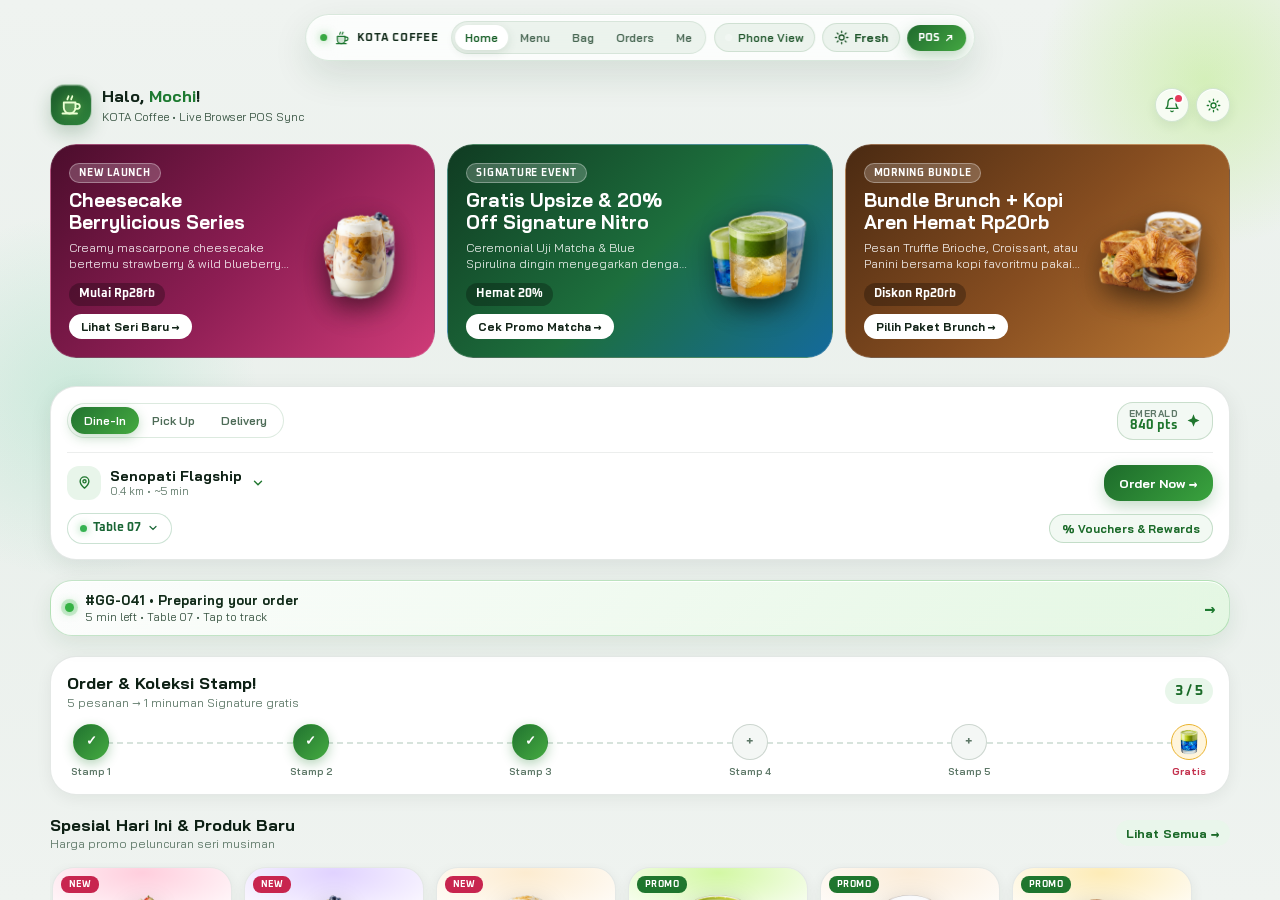
==== commit 70d73d98: "feat: remake Home & Menu separation, Event Launch sheet, 3 Berry Cheesecake seasonal items, high-con" ====
--- a/index.html
+++ b/index.html
@@ -3,7 +3,7 @@
 <head>
   <meta charset="UTF-8" />
   <meta name="viewport" content="width=device-width, initial-scale=1.0, maximum-scale=1.0, user-scalable=no, viewport-fit=cover" />
-  <meta name="theme-color" content="#f5faf3" />
+  <meta name="theme-color" content="#f1f4f2" />
   <meta name="apple-mobile-web-app-capable" content="yes" />
   <meta name="apple-mobile-web-app-status-bar-style" content="default" />
   <title>KOTA COFFEE — Specialty Café Ordering &amp; Live POS</title>
@@ -11,7 +11,7 @@
   <link rel="preconnect" href="https://fonts.googleapis.com" />
   <link rel="preconnect" href="https://fonts.gstatic.com" crossorigin />
   <link href="https://fonts.googleapis.com/css2?family=Bai+Jamjuree:wght@400;500;600;700&family=Oxanium:wght@500;600;700&display=swap" rel="stylesheet" />
-  <link rel="stylesheet" href="styles.css?v=3.3" />
+  <link rel="stylesheet" href="styles.css?v=4.0" />
 </head>
 <body class="show-statusbar">
   <!-- Shared SVG Icon Definitions (KOTA Coffee Emblem) -->
@@ -26,7 +26,7 @@
     </defs>
   </svg>
 
-  <!-- Ambient Botanical Backdrop -->
+  <!-- Ambient Backdrop -->
   <div class="desktop-backdrop" aria-hidden="true">
     <div class="ambient-orb orb-1"></div>
     <div class="ambient-orb orb-2"></div>
@@ -42,8 +42,8 @@
     </div>
 
     <nav class="toolbar-segmented" role="tablist" aria-label="App views">
-      <button type="button" class="toolbar-tab is-active" data-nav-view="menu" role="tab" aria-selected="true">Menu</button>
-      <button type="button" class="toolbar-tab" data-nav-view="promo" role="tab" aria-selected="false">Promo</button>
+      <button type="button" class="toolbar-tab is-active" data-nav-view="home" role="tab" aria-selected="true">Home</button>
+      <button type="button" class="toolbar-tab" data-nav-view="menu" role="tab" aria-selected="false">Menu</button>
       <button type="button" class="toolbar-tab" data-nav-view="bag" role="tab" aria-selected="false">Bag <span class="toolbar-bag-pill" id="toolbarBagBadge" hidden>0</span></button>
       <button type="button" class="toolbar-tab" data-nav-view="orders" role="tab" aria-selected="false">Orders</button>
       <button type="button" class="toolbar-tab" data-nav-view="me" role="tab" aria-selected="false">Me</button>
@@ -65,9 +65,9 @@
     </div>
   </header>
 
-  <!-- Main Responsive Stage (Full-Width Web on Desktop, Native App on Mobile, Toggleable Phone Frame) -->
+  <!-- Main Responsive Stage -->
   <main class="mobile-stage">
-    <div class="phone-shell" id="phoneShell" data-view="menu">
+    <div class="phone-shell" id="phoneShell" data-view="home">
 
       <!-- Optional iOS Status Bar (visible ONLY in Phone View preview on desktop) -->
       <header class="ios-statusbar" id="iosStatusBar" aria-hidden="true">
@@ -94,41 +94,189 @@
       </header>
 
       <!-- ================================================================
-           VIEW 1: MENU HOME (Outlet, 3 Modes, Order Again, Promo, 23-Item Grid)
+           VIEW 1: HOME (Curated Storefront: Event Hero, Quick Order, Stamps, Specials)
            ================================================================ -->
-      <section class="screen screen-menu is-active" id="screenMenu" aria-label="Menu Home">
-        <div class="ambient-layer menu-ambient" aria-hidden="true">
+      <section class="screen screen-home is-active" id="screenHome" aria-label="Home">
+        <div class="ambient-layer home-ambient" aria-hidden="true">
           <div class="a-orb a-orb-lime"></div>
           <div class="a-orb a-orb-ocean"></div>
-          <div class="a-orb a-orb-cyan"></div>
-        </div>
-
-        <div class="scroll-body menu-scroll">
-          <div class="content-wrap">
-            <!-- Greeting & Header Tools -->
+        </div>
+
+        <div class="scroll-body home-scroll">
+          <div class="content-wrap home-content-stack">
+            <!-- Top Brand & Greeting Header -->
             <div class="home-header">
               <div class="home-brand-left">
                 <div class="brand-badge brand-badge-sm" aria-label="KOTA Coffee Logo">
                   <svg class="brand-coffee-svg" aria-hidden="true"><use href="#kotaCoffeeIcon" /></svg>
                 </div>
                 <div class="home-greeting">
-                  <h1>Good to see you, <span id="homeMemberName">Mochi</span>!</h1>
+                  <h1>Halo, <span id="homeMemberName">Mochi</span>!</h1>
                   <p id="homeSyncLabel">KOTA Coffee • Live POS Connected</p>
                 </div>
               </div>
 
               <div class="home-header-actions">
+                <button type="button" class="theme-mini-btn event-bell-btn" id="homeEventBellBtn" aria-label="New seasonal launch event">
+                  <svg width="16" height="16" viewBox="0 0 24 24" fill="none" stroke="currentColor" stroke-width="2.1" stroke-linecap="round" stroke-linejoin="round" aria-hidden="true"><path d="M18 8A6 6 0 0 0 6 8c0 7-3 9-3 9h18s-3-2-3-9"/><path d="M13.73 21a2 2 0 0 1-3.46 0"/></svg>
+                  <span class="bell-new-dot" aria-hidden="true"></span>
+                </button>
                 <button type="button" class="theme-mini-btn" id="homeThemeBtn" data-theme-toggle aria-label="Switch theme">
                   <span class="theme-pill-icon" aria-hidden="true"></span>
                 </button>
-                <button type="button" class="points-chip" id="homePointsChip" aria-label="View membership points">
-                  <svg class="pts-star-svg" width="13" height="13" viewBox="0 0 24 24" fill="currentColor" aria-hidden="true"><path d="M12 2l2.6 6.8L21.5 12l-6.9 3.2L12 22l-2.6-6.8L2.5 12l6.9-3.2L12 2Z"/></svg>
-                  <span id="homePointsVal">840</span>
+              </div>
+            </div>
+
+            <!-- 1. Hero New Product Launch & Event Slider -->
+            <div class="hero-event-wrap">
+              <div class="hero-event-carousel" id="homeEventCarousel" aria-label="New product launches and events"></div>
+              <div class="hero-event-dots" id="homeEventDots" role="tablist" aria-label="Event slides"></div>
+            </div>
+
+            <!-- 2. Crisp Floating Quick-Order & Points Card (Kopi Kenangan inspired clarity) -->
+            <div class="quick-order-card">
+              <div class="qo-top-row">
+                <div class="mode-segmented" role="radiogroup" aria-label="Order mode">
+                  <button type="button" class="mode-opt is-active" data-order-mode="dine-in" role="radio" aria-checked="true">Dine-In</button>
+                  <button type="button" class="mode-opt" data-order-mode="pickup" role="radio" aria-checked="false">Pick Up</button>
+                  <button type="button" class="mode-opt" data-order-mode="delivery" role="radio" aria-checked="false">Delivery</button>
+                </div>
+
+                <button type="button" class="qo-points-pill" id="homePointsChip" aria-label="View membership points">
+                  <div class="qo-pts-meta">
+                    <span class="qo-pts-label" id="homeTierMini">Emerald</span>
+                    <strong class="qo-pts-num"><span id="homePointsVal">840</span> pts</strong>
+                  </div>
+                  <svg class="pts-star-svg" width="15" height="15" viewBox="0 0 24 24" fill="currentColor" aria-hidden="true"><path d="M12 2l2.6 6.8L21.5 12l-6.9 3.2L12 22l-2.6-6.8L2.5 12l6.9-3.2L12 2Z"/></svg>
                 </button>
               </div>
-            </div>
-
-            <!-- 1. Search Bar AT THE TOP -->
+
+              <div class="qo-divider"></div>
+
+              <div class="qo-outlet-row">
+                <button type="button" class="outlet-selector-btn" id="outletSelectBtn">
+                  <span class="qo-pin-circle">
+                    <svg width="15" height="15" viewBox="0 0 24 24" fill="none" stroke="currentColor" stroke-width="2.2" stroke-linecap="round" stroke-linejoin="round" aria-hidden="true"><path d="M12 21s-7-5.7-7-11a7 7 0 1 1 14 0c0 5.3-7 11-7 11Z"/><circle cx="12" cy="10" r="2.5"/></svg>
+                  </span>
+                  <span class="outlet-btn-copy">
+                    <strong id="activeOutletName">Senopati Flagship</strong>
+                    <small id="activeOutletMeta">0.4 km • ~5 min</small>
+                  </span>
+                  <svg width="14" height="14" viewBox="0 0 24 24" fill="none" stroke="currentColor" stroke-width="2.3" stroke-linecap="round"><path d="M6 9l6 6 6-6"/></svg>
+                </button>
+
+                <button type="button" class="qo-order-cta" id="homeOrderNowBtn">Order Now &rarr;</button>
+              </div>
+
+              <div class="qo-sub-controls">
+                <button type="button" class="table-pill" id="tableSelectBtn" aria-label="Select table number">
+                  <span class="table-dot"></span>
+                  <span id="tableNumberLabel">Table 07</span>
+                  <svg width="12" height="12" viewBox="0 0 24 24" fill="none" stroke="currentColor" stroke-width="2.4" stroke-linecap="round"><path d="M6 9l6 6 6-6"/></svg>
+                </button>
+
+                <button type="button" class="table-pill" id="pickupSlotBtn" hidden aria-label="Select pickup time">
+                  <span id="pickupSlotLabel">Now (~5 min)</span>
+                  <svg width="12" height="12" viewBox="0 0 24 24" fill="none" stroke="currentColor" stroke-width="2.4" stroke-linecap="round"><path d="M6 9l6 6 6-6"/></svg>
+                </button>
+
+                <button type="button" class="qo-promo-shortcut" id="homePromoShortcutBtn">
+                  <span>% Vouchers &amp; Rewards</span>
+                </button>
+              </div>
+
+              <!-- Delivery Address Bar (only shown in Delivery mode) -->
+              <div class="delivery-address-bar" id="deliveryAddressBar" hidden>
+                <svg width="16" height="16" viewBox="0 0 24 24" fill="none" stroke="currentColor" stroke-width="2" stroke-linecap="round"><path d="M3 11l18-8-8 18-2-8-8-2Z"/></svg>
+                <input type="text" id="deliveryAddressInput" class="delivery-input" placeholder="Masukkan alamat pengiriman (mis. Jl. Gunawarman No. 12)..." value="Jl. Gunawarman No. 12, Kebayoran Baru" />
+                <span class="delivery-fee-pill" id="deliveryFeePill">+Rp12.000</span>
+              </div>
+            </div>
+
+            <!-- Live Active Order Status Banner (Shown only when an order is running) -->
+            <button type="button" class="active-order-banner" id="homeActiveOrderBanner" hidden>
+              <span class="live-pulse"></span>
+              <span class="banner-order-copy">
+                <strong id="homeActiveOrderTitle">#GG-041 • Preparing your order</strong>
+                <small id="homeActiveOrderSub">5 min left • Table 07 • Tap to track</small>
+              </span>
+              <span class="banner-order-arrow">&rarr;</span>
+            </button>
+
+            <!-- 3. Visual 5-Stamp Collection Card right on Home! -->
+            <section class="home-section-card home-stamp-card" aria-label="Brew Stamp Mission">
+              <div class="home-sec-head">
+                <div>
+                  <h2 class="home-sec-title">Order &amp; Koleksi Stamp!</h2>
+                  <p class="home-sec-sub">5 pesanan &rarr; 1 minuman Signature gratis</p>
+                </div>
+                <strong class="home-stamp-pill" id="homeStampCount">3 / 5</strong>
+              </div>
+              <div class="home-stamp-track" id="homeStampTrack"></div>
+            </section>
+
+            <!-- 4. Spesial Hari Ini & New Launch Deals (Strikethrough prices + Lihat Semua) -->
+            <section class="home-section-block" aria-label="Spesial Hari Ini">
+              <div class="home-sec-head">
+                <div>
+                  <h2 class="home-sec-title">Spesial Hari Ini &amp; Produk Baru</h2>
+                  <p class="home-sec-sub">Harga promo peluncuran seri musiman</p>
+                </div>
+                <button type="button" class="home-see-all-btn" id="homeSeeAllMenuBtn">Lihat Semua &rarr;</button>
+              </div>
+              <div class="home-specials-row" id="homeSpecialsRow"></div>
+            </section>
+
+            <!-- 5. Event & Seasonal Series Spotlight -->
+            <section class="home-section-block" aria-label="Event dan Seri Musiman">
+              <div class="home-sec-head">
+                <div>
+                  <h2 class="home-sec-title">Event &amp; Promo Spesial</h2>
+                  <p class="home-sec-sub">Tap event untuk lihat katalog &amp; klaim voucher</p>
+                </div>
+                <button type="button" class="home-see-all-btn" id="homeSeeAllPromoBtn">Voucher &rarr;</button>
+              </div>
+              <div class="home-events-grid" id="homeEventsGrid"></div>
+            </section>
+
+            <!-- 6. Order Again Quick Strip -->
+            <section class="home-section-block order-again-block" id="orderAgainBlock" hidden aria-label="Order Again">
+              <div class="home-sec-head">
+                <div>
+                  <h2 class="home-sec-title">Pesan Lagi</h2>
+                  <p class="home-sec-sub">Tambah cepat minuman terakhir kamu</p>
+                </div>
+              </div>
+              <div class="order-again-row" id="orderAgainRow"></div>
+            </section>
+          </div>
+        </div>
+      </section>
+
+      <!-- ================================================================
+           VIEW 2: MENU (Dedicated Clean 26-Item Ordering Catalog)
+           ================================================================ -->
+      <section class="screen screen-menu" id="screenMenu" aria-label="Menu Catalog" aria-hidden="true">
+        <div class="ambient-layer menu-ambient" aria-hidden="true">
+          <div class="a-orb a-orb-lime"></div>
+          <div class="a-orb a-orb-cyan"></div>
+        </div>
+
+        <div class="scroll-body menu-scroll">
+          <div class="content-wrap">
+            <!-- Clean Menu Header + Active Store Pill -->
+            <div class="menu-top-bar">
+              <div>
+                <p class="page-kicker">KOTA COFFEE CATALOG</p>
+                <h1 class="page-title">PILIH MENU</h1>
+              </div>
+              <button type="button" class="menu-store-chip" id="menuOutletChip">
+                <svg width="13" height="13" viewBox="0 0 24 24" fill="none" stroke="currentColor" stroke-width="2.2" stroke-linecap="round"><path d="M12 21s-7-5.7-7-11a7 7 0 1 1 14 0c0 5.3-7 11-7 11Z"/><circle cx="12" cy="10" r="2.5"/></svg>
+                <span id="menuOutletChipText">Senopati • T07</span>
+              </button>
+            </div>
+
+            <!-- Search Bar AT THE TOP of Menu -->
             <div class="search-glass-wrap">
               <svg class="search-icon" width="18" height="18" viewBox="0 0 24 24" fill="none" stroke="currentColor" stroke-width="2" stroke-linecap="round">
                 <circle cx="11" cy="11" r="7" />
@@ -138,90 +286,31 @@
                 type="search"
                 id="menuSearchInput"
                 class="search-glass-input"
-                placeholder="Search coffee, matcha, aren latte, croissant, panini..."
+                placeholder="Cari cheesecake, matcha, aren latte, croissant, panini..."
                 autocomplete="off"
                 aria-label="Search menu"
               />
               <button type="button" class="search-clear-btn" id="searchClearBtn" hidden aria-label="Clear search">&times;</button>
             </div>
 
-            <!-- 2. Outlet Location + 3 Fulfillment Modes Bar -->
-            <div class="fulfillment-glass-bar">
-              <button type="button" class="outlet-selector-btn" id="outletSelectBtn">
-                <svg width="15" height="15" viewBox="0 0 24 24" fill="none" stroke="currentColor" stroke-width="2.1" stroke-linecap="round" stroke-linejoin="round" aria-hidden="true"><path d="M12 21s-7-5.7-7-11a7 7 0 1 1 14 0c0 5.3-7 11-7 11Z"/><circle cx="12" cy="10" r="2.5"/></svg>
-                <span class="outlet-btn-copy">
-                  <strong id="activeOutletName">Senopati Flagship</strong>
-                  <small id="activeOutletMeta">0.4 km • ~5 min</small>
-                </span>
-                <svg width="13" height="13" viewBox="0 0 24 24" fill="none" stroke="currentColor" stroke-width="2.3" stroke-linecap="round"><path d="M6 9l6 6 6-6"/></svg>
-              </button>
-
-              <div class="mode-controls-right">
-                <div class="mode-segmented" role="radiogroup" aria-label="Order mode">
-                  <button type="button" class="mode-opt is-active" data-order-mode="dine-in" role="radio" aria-checked="true">Dine-In</button>
-                  <button type="button" class="mode-opt" data-order-mode="pickup" role="radio" aria-checked="false">Pick Up</button>
-                  <button type="button" class="mode-opt" data-order-mode="delivery" role="radio" aria-checked="false">Delivery</button>
-                </div>
-
-                <button type="button" class="table-pill" id="tableSelectBtn" aria-label="Select table number">
-                  <span class="table-dot"></span>
-                  <span id="tableNumberLabel">Table 07</span>
-                  <svg width="12" height="12" viewBox="0 0 24 24" fill="none" stroke="currentColor" stroke-width="2.4" stroke-linecap="round"><path d="M6 9l6 6 6-6"/></svg>
-                </button>
-
-                <button type="button" class="table-pill" id="pickupSlotBtn" hidden aria-label="Select pickup time">
-                  <span id="pickupSlotLabel">Now (~5 min)</span>
-                  <svg width="12" height="12" viewBox="0 0 24 24" fill="none" stroke="currentColor" stroke-width="2.4" stroke-linecap="round"><path d="M6 9l6 6 6-6"/></svg>
-                </button>
-              </div>
-            </div>
-
-            <!-- Delivery Address Bar (only shown in Delivery mode) -->
-            <div class="delivery-address-bar" id="deliveryAddressBar" hidden>
-              <svg width="16" height="16" viewBox="0 0 24 24" fill="none" stroke="currentColor" stroke-width="2" stroke-linecap="round"><path d="M3 11l18-8-8 18-2-8-8-2Z"/></svg>
-              <input type="text" id="deliveryAddressInput" class="delivery-input" placeholder="Enter delivery address (e.g. Jl. Gunawarman No. 12)..." value="Jl. Gunawarman No. 12, Kebayoran Baru" />
-              <span class="delivery-fee-pill" id="deliveryFeePill">+Rp12.000</span>
-            </div>
-
-            <!-- 3. Directly Below Location: Featured Promo Banner Carousel -->
-            <div class="promo-carousel" id="promoCarousel" aria-label="Featured promotions"></div>
-
-            <!-- Live Active Order Status Banner -->
-            <button type="button" class="active-order-banner" id="homeActiveOrderBanner" hidden>
-              <span class="live-pulse"></span>
-              <span class="banner-order-copy">
-                <strong id="homeActiveOrderTitle">#GG-041 • Preparing your order</strong>
-                <small id="homeActiveOrderSub">5 min left • Table 07 • Tap to track</small>
-              </span>
-              <span class="banner-order-arrow">&rarr;</span>
-            </button>
-
-            <!-- Order Again Quick Strip (Starbucks / Fore style 1-Tap Reorder!) -->
-            <div class="order-again-block" id="orderAgainBlock" hidden>
-              <div class="menu-section-head">
-                <h2>ORDER AGAIN</h2>
-                <span>1-tap quick add</span>
-              </div>
-              <div class="order-again-row" id="orderAgainRow"></div>
-            </div>
-
-            <!-- 7 Category Filter Pills (All + 6 Categories) -->
+            <!-- 7 Category Filter Pills -->
             <div class="category-pills" id="categoryPills" role="tablist" aria-label="Menu categories"></div>
 
             <!-- Menu Grid Header -->
             <div class="menu-section-head">
-              <h2 id="menuGridHeading">ALL BOTANICAL MENU</h2>
-              <span id="menuGridCount">23 items</span>
-            </div>
-
-            <!-- Responsive 2 / 3 / 4-Column Concave-Notched Menu Grid -->
+              <h2 id="menuGridHeading">ALL SPECIALTY MENU</h2>
+              <span id="menuGridCount">26 items</span>
+            </div>
+
+            <!-- Clean Rounded Dual-Tone Menu Grid -->
             <div class="menu-grid" id="menuGrid" role="list"></div>
           </div>
         </div>
       </section>
 
       <!-- ================================================================
-           VIEW 2: PROMO, STAMP MISSION, VOUCHERS & REWARDS STORE
+           SUB-VIEW: PROMO, STAMP MISSION, VOUCHERS & REWARDS STORE
+           (Accessible from Home "Voucher →" & Me "Rewards")
            ================================================================ -->
       <section class="screen screen-promo" id="screenPromo" aria-label="Promotions and Rewards" aria-hidden="true">
         <div class="ambient-layer promo-ambient" aria-hidden="true">
@@ -232,14 +321,19 @@
         <div class="scroll-body tab-scroll">
           <div class="content-wrap">
             <div class="page-head">
-              <div>
-                <p class="page-kicker">KOTA COFFEE REWARDS</p>
-                <h1 class="page-title">PROMO, STAMPS &amp; VOUCHERS</h1>
+              <div class="promo-head-left">
+                <button type="button" class="subpage-back-btn" id="promoBackBtn" aria-label="Back to Home">
+                  <svg width="20" height="20" viewBox="0 0 24 24" fill="none" stroke="currentColor" stroke-width="2.2" stroke-linecap="round" stroke-linejoin="round"><path d="M19 12H5M11 6l-6 6 6 6"/></svg>
+                </button>
+                <div>
+                  <p class="page-kicker">KOTA COFFEE REWARDS</p>
+                  <h1 class="page-title">PROMO &amp; VOUCHERS</h1>
+                </div>
               </div>
               <span class="active-voucher-pill" id="promoAppliedPill" hidden>1 Applied</span>
             </div>
 
-            <!-- 5-Brew Stamp Card Mission (Kopi Kenangan / Fore Style) -->
+            <!-- 5-Brew Stamp Card Mission -->
             <div class="stamp-mission-card">
               <div class="stamp-mission-head">
                 <div>
@@ -253,7 +347,7 @@
 
             <!-- Promo Code Quick Input -->
             <form class="voucher-input-row" id="promoCodeForm">
-              <input type="text" id="promoCodeInput" class="glass-text-input" placeholder="Enter voucher code (e.g. MATCHA20)" autocomplete="off" />
+              <input type="text" id="promoCodeInput" class="glass-text-input" placeholder="Masukkan kode voucher (BERRY15, MATCHA20)" autocomplete="off" />
               <button type="submit" class="apply-code-btn">Apply</button>
             </form>
 
@@ -285,9 +379,9 @@
       </section>
 
       <!-- ================================================================
-           VIEW 3: MY BAG (2-Col Responsive Checkout, Upsell, Merge, Voucher)
+           VIEW 3: MY BAG / CHECKOUT (Clean Route Timeline + Direct Payment List)
            ================================================================ -->
-      <section class="screen screen-bag" id="screenBag" aria-label="My Bag" aria-hidden="true">
+      <section class="screen screen-bag" id="screenBag" aria-label="Checkout and Bag" aria-hidden="true">
         <div class="ambient-layer bag-ambient" aria-hidden="true">
           <div class="a-orb a-orb-ocean"></div>
           <div class="a-orb a-orb-lime"></div>
@@ -297,7 +391,7 @@
           <div class="content-wrap bag-content-wrap">
             <div class="page-head bag-head">
               <div>
-                <p class="page-kicker">CHECKOUT TRAY</p>
+                <p class="page-kicker">CHECKOUT</p>
                 <h1 class="page-title">MY BAG <span class="bag-count-inline" id="bagHeaderCount">(0)</span></h1>
               </div>
               <button type="button" class="add-more-pill" id="bagAddMoreBtn">Add Order +</button>
@@ -306,32 +400,52 @@
             <div class="bag-scroll">
               <div class="bag-responsive-grid">
                 <div class="bag-left-col">
-                  <!-- Fulfillment Mode & Merge Active Order Bar -->
-                  <div class="bag-mode-card">
-                    <div class="bag-mode-top">
-                      <div>
-                        <span class="bag-mode-label" id="bagModeSummary">Dine-In • Table 07</span>
-                        <p class="bag-mode-sub" id="bagOutletSummary">Senopati Flagship • Direct to Barista POS</p>
+                  <!-- Clean Route Timeline Card (Store -> Table / Delivery Destination) -->
+                  <div class="bag-mode-card route-timeline-card">
+                    <div class="route-timeline">
+                      <div class="route-stop">
+                        <span class="route-pin is-store"></span>
+                        <div class="route-copy">
+                          <small>KOTA Coffee Outlet</small>
+                          <strong id="bagOutletSummary">Senopati Flagship</strong>
+                        </div>
+                        <button type="button" class="mini-glass-btn" id="bagChangeModeBtn">Ubah</button>
                       </div>
-                      <button type="button" class="mini-glass-btn" id="bagChangeModeBtn">Change</button>
+                      <div class="route-line" aria-hidden="true"></div>
+                      <div class="route-stop">
+                        <span class="route-pin is-dest"></span>
+                        <div class="route-copy">
+                          <small id="bagModeKicker">Metode Pesanan</small>
+                          <strong id="bagModeSummary">Dine-In • Table 07</strong>
+                        </div>
+                      </div>
                     </div>
 
                     <label class="merge-toggle-row" id="mergeToggleRow" hidden>
                       <span class="merge-toggle-copy">
-                        <strong>Merge into active order <span id="mergeTargetId">#GG-041</span></strong>
-                        <small>Combine with your current table ticket at POS</small>
+                        <strong>Gabung ke order aktif <span id="mergeTargetId">#GG-041</span></strong>
+                        <small>Satukan ke tiket meja yang sedang berjalan di POS</small>
                       </span>
                       <input type="checkbox" id="mergeOrderCheckbox" class="glass-switch" />
                     </label>
                   </div>
 
-                  <!-- Cart Item Cards -->
-                  <div class="bag-items-list" id="bagItemsList"></div>
+                  <!-- Order Summary Box with Branded Emerald Strip -->
+                  <div class="checkout-order-box">
+                    <div class="checkout-order-strip">
+                      <span class="checkout-strip-left">
+                        <svg width="15" height="15" viewBox="0 0 24 24" fill="none" stroke="currentColor" stroke-width="2.1" stroke-linecap="round"><path d="M6 8h12l-1 12H7L6 8Z"/><path d="M9 8V6a3 3 0 0 1 6 0v2"/></svg>
+                        <span>Pesanan Kamu</span>
+                      </span>
+                      <strong id="bagStripCount">0 items</strong>
+                    </div>
+                    <div class="bag-items-list" id="bagItemsList"></div>
+                  </div>
 
                   <!-- Smart Pastry / Brunch Upsell Strip -->
                   <div class="bag-upsell-block" id="bagUpsellBlock">
                     <div class="section-label-row">
-                      <h2>COMPLETE YOUR ORDER</h2>
+                      <h2>LENGKAPI PESANANMU</h2>
                       <span>Fresh pairings</span>
                     </div>
                     <div class="bag-upsell-row" id="bagUpsellRow"></div>
@@ -339,17 +453,26 @@
                 </div>
 
                 <div class="bag-right-col">
-                  <!-- Have a Voucher Trigger Row -->
+                  <!-- Voucher Card -->
                   <button type="button" class="voucher-trigger-row" id="bagVoucherTrigger">
                     <span class="voucher-trigger-left">
                       <span class="voucher-icon-pill">%</span>
                       <span class="voucher-trigger-copy">
-                        <strong id="bagVoucherTitle">Have a voucher?</strong>
-                        <small id="bagVoucherSub">Tap to pick a promo or redeemed reward</small>
+                        <strong id="bagVoucherTitle">Punya kode voucher?</strong>
+                        <small id="bagVoucherSub">Tap untuk pilih promo BERRY15 / MATCHA20</small>
                       </span>
                     </span>
                     <svg width="18" height="18" viewBox="0 0 24 24" fill="none" stroke="currentColor" stroke-width="2.2" stroke-linecap="round"><path d="M9 6l6 6-6 6"/></svg>
                   </button>
+
+                  <!-- Direct Vertical Payment Options List (OVO, GoPay, DANA, ShopeePay, QRIS, VA, KOTA Pay!) -->
+                  <div class="direct-pay-card">
+                    <div class="direct-pay-head">
+                      <h3>Pilih Opsi Pembayaran</h3>
+                      <span>Instan &amp; terverifikasi</span>
+                    </div>
+                    <div class="direct-pay-list" id="bagDirectPayList" role="radiogroup" aria-label="Payment method"></div>
+                  </div>
 
                   <!-- Price Breakdown Card -->
                   <div class="bag-summary-card" id="bagSummaryCard">
@@ -358,23 +481,23 @@
                       <span id="bagSubtotal">Rp0</span>
                     </div>
                     <div class="sum-row" id="bagDeliveryRow" hidden>
-                      <span>Delivery Fee</span>
+                      <span>Ongkir Delivery</span>
                       <span id="bagDeliveryVal">Rp12.000</span>
                     </div>
                     <div class="sum-row sum-discount" id="bagDiscountRow" hidden>
-                      <span id="bagDiscountLabel">Voucher Discount</span>
+                      <span id="bagDiscountLabel">Diskon Voucher</span>
                       <span id="bagDiscountVal">-Rp0</span>
                     </div>
                     <div class="sum-row">
-                      <span>Service &amp; Packaging</span>
-                      <span class="sum-free">Included</span>
+                      <span>Biaya Layanan</span>
+                      <span class="sum-free">Gratis</span>
                     </div>
                     <div class="sum-row">
-                      <span>Member Points Earned</span>
+                      <span>Poin Didapat</span>
                       <span class="sum-pts" id="bagPointsEarn">+0 pts</span>
                     </div>
                     <div class="sum-row sum-total">
-                      <span>Total</span>
+                      <span>Total Bayar</span>
                       <span id="bagTotal">Rp0</span>
                     </div>
                   </div>
@@ -386,7 +509,7 @@
                       <strong id="bagPayTotal">Rp0</strong>
                     </div>
                     <button type="button" class="pay-now-btn" id="payNowBtn" disabled>
-                      <span>Pay Now</span>
+                      <span id="payNowBtnText">Bayar Sekarang</span>
                       <svg width="17" height="17" viewBox="0 0 24 24" fill="none" stroke="currentColor" stroke-width="2.4" stroke-linecap="round"><path d="M5 12h14M13 6l6 6-6 6"/></svg>
                     </button>
                   </div>
@@ -410,7 +533,7 @@
         <div class="orders-scroll">
           <div class="content-wrap orders-responsive-grid">
             <div class="orders-left-col">
-              <!-- Active Order Liquid-Glass Card -->
+              <!-- Active Order Card -->
               <article class="order-glass-card" id="activeOrderCard" aria-label="Active order status">
                 <div class="order-card-upper">
                   <button type="button" class="order-thumb-glass" id="trackerDrinkThumbBtn" aria-label="View item details">
@@ -447,15 +570,14 @@
                   <button type="button" class="stage-pill" data-stage="complete">Complete</button>
                 </div>
 
-                <!-- Utility Row: Receipt, Open POS, Cancel (only when Received) -->
                 <div class="tracker-utility-row">
                   <button type="button" class="utility-glass-btn" id="openReceiptBtn">
-                    <svg width="15" height="15" viewBox="0 0 24 24" fill="none" stroke="currentColor" stroke-width="2" stroke-linecap="round"><path d="M6 3h12v18l-3-2-3 2-3-2-3 2V3Z"/><path d="M9 8h6M9 12h6M9 16h4"/></svg>
-                    <span>Order Receipt</span>
+                    <svg width="14" height="14" viewBox="0 0 24 24" fill="none" stroke="currentColor" stroke-width="2" stroke-linecap="round"><path d="M6 3h12v18l-3-2-3 2-3-2-3 2V3Z"/><path d="M9 8h6M9 12h6"/></svg>
+                    <span>Digital Receipt</span>
                   </button>
                   <a href="pos.html" target="_blank" rel="noopener" class="utility-glass-btn utility-pos-btn">
-                    <span class="live-dot-sm"></span>
-                    <span>Open Live POS &nearr;</span>
+                    <span>Open Live POS</span>
+                    <svg width="13" height="13" viewBox="0 0 24 24" fill="none" stroke="currentColor" stroke-width="2.2" stroke-linecap="round"><path d="M7 17L17 7M9 7h8v8"/></svg>
                   </a>
                 </div>
 
@@ -463,7 +585,7 @@
                   Cancel Order (Available before Preparing)
                 </button>
 
-                <!-- Post-Serve 5-Star Rating Card (Appears when Order Complete!) -->
+                <!-- Post-Serve 5-Star Rating Card -->
                 <div class="rating-card" id="orderRatingCard" hidden>
                   <p class="rating-prompt">How was your KOTA brew?</p>
                   <div class="rating-stars-row" id="ratingStarsRow">
@@ -483,7 +605,7 @@
 
                 <!-- Restaurant Support & Call -->
                 <div class="order-card-lower">
-                  <button type="button" class="brand-badge" id="trackerBrandBtn" aria-label="Back to menu">
+                  <button type="button" class="brand-badge" id="trackerBrandBtn" aria-label="Back to home">
                     <svg class="brand-coffee-svg" aria-hidden="true"><use href="#kotaCoffeeIcon" /></svg>
                   </button>
 
@@ -502,12 +624,12 @@
             </div>
 
             <div class="orders-right-col">
-              <!-- Pairing Liquid-Glass Sheet -->
-              <section class="pairing-glass-sheet" id="pairingSheet" aria-label="Match for your matcha desserts">
+              <!-- Pairing Sheet -->
+              <section class="pairing-glass-sheet" id="pairingSheet" aria-label="Match for your brew">
                 <div class="sheet-handle-bar" aria-hidden="true"><span class="sheet-handle-pill"></span></div>
 
                 <div class="pairing-header">
-                  <h2 class="pairing-title">MATCH FOR YOUR MATCHA?</h2>
+                  <h2 class="pairing-title">MATCH FOR YOUR BREW?</h2>
                   <p class="pairing-subtitle">Here’s our finest desserts, pastry &amp; brunch.</p>
                 </div>
 
@@ -527,7 +649,7 @@
       </section>
 
       <!-- ================================================================
-           VIEW 5: ME (Membership Card, GG Pay, Favorites, Theme, POS Portal)
+           VIEW 5: ME (Membership Card, Wallet, Rewards Shortcut, Theme, POS)
            ================================================================ -->
       <section class="screen screen-me" id="screenMe" aria-label="Member Account" aria-hidden="true">
         <div class="ambient-layer me-ambient" aria-hidden="true">
@@ -546,12 +668,12 @@
             </div>
 
             <div class="me-responsive-grid">
-              <!-- Holographic Membership Card -->
+              <!-- Membership Card -->
               <div class="member-glass-card">
                 <div class="member-card-top">
                   <div>
                     <span class="member-tier-badge" id="meTierBadge">EMERALD MEMBER</span>
-                    <p class="member-tier-sub">Earn 1 pt per Rp1.000 • 2&times; with GG Pay</p>
+                    <p class="member-tier-sub">Earn 1 pt per Rp1.000 • 2&times; with KOTA Pay</p>
                   </div>
                   <div class="brand-badge brand-badge-sm">
                     <svg class="brand-coffee-svg" aria-hidden="true"><use href="#kotaCoffeeIcon" /></svg>
@@ -572,7 +694,7 @@
 
                 <div class="member-wallet-row">
                   <div>
-                    <span class="wallet-label">GG MEMBER PAY BALANCE</span>
+                    <span class="wallet-label">KOTA MEMBER PAY BALANCE</span>
                     <strong class="wallet-balance" id="meWalletBalance">Rp250.000</strong>
                   </div>
                   <button type="button" class="topup-pill-btn" id="topUpWalletBtn">+ Top Up Rp100k</button>
@@ -580,11 +702,20 @@
               </div>
 
               <div class="me-side-stack">
+                <!-- Vouchers & Rewards Shortcut -->
+                <button type="button" class="appearance-glass-card me-rewards-btn" id="meRewardsPortalBtn">
+                  <div class="appearance-copy">
+                    <strong>Vouchers, Stamps &amp; Rewards Store</strong>
+                    <small>Klaim BERRY15, MATCHA20 &amp; tukar poin kamu</small>
+                  </div>
+                  <span class="pos-portal-arrow">&rarr;</span>
+                </button>
+
                 <!-- Appearance Toggle -->
                 <div class="appearance-glass-card">
                   <div class="appearance-copy">
                     <strong>App Theme Style</strong>
-                    <small id="meThemeDesc">Fresh White &amp; Matcha Green Glass</small>
+                    <small id="meThemeDesc">Fresh White &amp; Matcha Green</small>
                   </div>
                   <div class="appearance-segmented" role="radiogroup" aria-label="Theme preference">
                     <button type="button" class="appearance-opt is-active" data-set-theme="light" role="radio" aria-checked="true">
@@ -623,7 +754,57 @@
       </section>
 
       <!-- ================================================================
-           ADAPTIVE PER-ITEM PRODUCT DETAIL SHEET (Single Clean Rising Sheet!)
+           OVERLAY 1: EVENT & NEW PRODUCT LAUNCH PAGE (Single Rising Sheet!)
+           ================================================================ -->
+      <section class="screen screen-event" id="screenEvent" aria-label="Seasonal Event Launch" aria-hidden="true">
+        <div class="event-scrim" id="eventScrim" aria-hidden="true"></div>
+        <div class="event-frame-container" id="eventFrameContainer">
+          <div class="event-sheet" id="eventSheet">
+            <div class="sheet-handle-bar event-handle-bar" id="eventHandleBar" role="button" tabindex="0" aria-label="Close event">
+              <span class="sheet-handle-pill"></span>
+            </div>
+
+            <div class="event-scroll" id="eventScroll">
+              <!-- Poster Visual Hero Header (Dynamic per Event!) -->
+              <div class="event-hero-poster" id="eventHeroPoster">
+                <button type="button" class="event-close-circle" id="eventCloseBtn" aria-label="Close event">&times;</button>
+                <div class="event-poster-badges">
+                  <span class="event-poster-badge" id="eventBadge">NEW LAUNCH</span>
+                  <span class="event-poster-period" id="eventPeriod">27 Nov – 31 Des</span>
+                </div>
+                <p class="event-poster-kicker" id="eventKicker">LIMITED SEASONAL DROP</p>
+                <h1 class="event-poster-title" id="eventTitle">Cheesecake Berrylicious Series</h1>
+                <p class="event-poster-sub" id="eventSubtitle"></p>
+
+                <div class="event-poster-lineup" id="eventHeroLineup"></div>
+
+                <div class="event-poster-price-row">
+                  <span class="event-price-tag" id="eventPriceTag">Mulai Rp28rb</span>
+                  <button type="button" class="event-claim-btn" id="eventClaimVoucherBtn">Klaim Voucher BERRY15</button>
+                </div>
+              </div>
+
+              <!-- Event Story & Featured Product Lineup -->
+              <div class="event-body">
+                <p class="event-story" id="eventStory"></p>
+
+                <div class="home-sec-head" style="margin-bottom: 12px;">
+                  <div>
+                    <h2 class="home-sec-title">Menu Seri Ini</h2>
+                    <p class="home-sec-sub">Tap produk untuk kustomisasi atau + tambah langsung</p>
+                  </div>
+                  <span class="event-count-pill" id="eventItemsCount">4 menu</span>
+                </div>
+
+                <div class="menu-grid event-items-grid" id="eventItemsGrid" role="list"></div>
+              </div>
+            </div>
+          </div>
+        </div>
+      </section>
+
+      <!-- ================================================================
+           OVERLAY 2: ADAPTIVE PER-ITEM PRODUCT DETAIL SHEET (Single Rising Sheet!)
            ================================================================ -->
       <section class="screen screen-detail" id="screenDetail" aria-label="Product Detail" aria-hidden="true">
         <div class="detail-desktop-scrim" id="detailDesktopScrim" aria-hidden="true"></div>
@@ -642,7 +823,7 @@
 
             <!-- Topbar -->
             <div class="product-topbar">
-              <button type="button" class="neon-action-btn" id="detailBackBtn" aria-label="Back to menu">
+              <button type="button" class="neon-action-btn" id="detailBackBtn" aria-label="Back">
                 <svg width="24" height="24" viewBox="0 0 24 24" fill="none" stroke="currentColor" stroke-width="2.1" stroke-linecap="round" stroke-linejoin="round">
                   <path d="M19 12H5" />
                   <path d="M11 6l-6 6 6 6" />
@@ -668,7 +849,6 @@
                 <span class="detail-price-tag" id="detailUnitPrice">Rp42.000</span>
               </div>
 
-              <!-- Nutritional / Caffeine micro-strip -->
               <div class="detail-nutrition-row" id="detailNutritionRow"></div>
 
               <p class="product-description">
@@ -679,7 +859,7 @@
               <div class="flavor-chips-row" id="detailFlavorChips" role="list"></div>
               <div class="flavor-note-toast" id="detailFlavorNote" aria-live="polite"></div>
 
-              <!-- Hero Transparent PNG Showcase -->
+              <!-- Hero Transparent PNG Showcase (Scales smoothly with Small/Medium/Large!) -->
               <div class="hero-drink-stage" id="heroDrinkStage">
                 <div class="drink-halo" aria-hidden="true"></div>
                 <div class="drink-caustic-shadow" aria-hidden="true"></div>
@@ -708,19 +888,16 @@
                   <div class="style-cards-row" id="detailStyleRow" role="radiogroup"></div>
                 </div>
 
-                <!-- Milk Choice (for milk drinks) -->
                 <div class="custom-group" id="detailMilkGroup" hidden>
                   <span class="level-label">Milk Choice</span>
                   <div class="milk-pills-grid" id="detailMilkPills"></div>
                 </div>
 
-                <!-- Paid Add-Ons & Toppings -->
                 <div class="custom-group" id="detailAddonsGroup" hidden>
                   <span class="level-label">Add-Ons &amp; Toppings <small style="opacity:0.65;">(optional)</small></span>
                   <div class="addons-list" id="detailAddonsList"></div>
                 </div>
 
-                <!-- Sugar & Ice Levels -->
                 <div class="custom-group" id="detailLevelsGroup">
                   <div class="level-block">
                     <span class="level-label">Sugar Level</span>
@@ -740,7 +917,6 @@
                   </div>
                 </div>
 
-                <!-- Barista Note -->
                 <div class="custom-group">
                   <label class="custom-note-label" for="detailNoteInput">Note <span>(optional)</span></label>
                   <input type="text" id="detailNoteInput" class="glass-note-input" placeholder="Add a note for barista (e.g. extra foam, separate ice)..." maxlength="80" />
@@ -765,7 +941,7 @@
       </section>
 
       <!-- ================================================================
-           FLOATING LIQUID-GLASS MINI-CART BAR (Slides up when items added)
+           FLOATING LIQUID-GLASS MINI-CART BAR
            ================================================================ -->
       <button type="button" class="floating-minicart" id="floatingMiniCart" aria-label="View items in your bag" aria-hidden="true">
         <div class="minicart-left">
@@ -779,17 +955,17 @@
       </button>
 
       <!-- ================================================================
-           FLOATING 5-TAB BOTTOM DOCK (Mobile Native & Phone Preview Mode)
+           FLOATING 5-TAB BOTTOM DOCK (Home, Menu, Bag, Orders, Me)
            ================================================================ -->
       <nav class="glass-bottom-dock" id="bottomDock" aria-label="Mobile navigation">
-        <button type="button" class="dock-btn is-active" data-tab="menu" aria-current="page">
+        <button type="button" class="dock-btn is-active" data-tab="home" aria-current="page">
+          <svg width="21" height="21" viewBox="0 0 24 24" fill="none" stroke="currentColor" stroke-width="1.9" stroke-linecap="round" stroke-linejoin="round"><path d="M3 10.5L12 3l9 7.5"/><path d="M5.5 9.5V20h13V9.5"/><path d="M9.5 20v-5.5h5V20"/></svg>
+          <span>Home</span>
+        </button>
+
+        <button type="button" class="dock-btn" data-tab="menu">
           <svg width="21" height="21" viewBox="0 0 24 24" fill="none" stroke="currentColor" stroke-width="1.9" stroke-linecap="round" stroke-linejoin="round"><path d="M5 10h11v5a5 5 0 0 1-5 5H10a5 5 0 0 1-5-5v-5Z"/><path d="M16 11h2a2.5 2.5 0 0 1 0 5h-2"/><path d="M8 6c0-1 1-1.5 1-2.5M12 6c0-1 1-1.5 1-2.5"/></svg>
           <span>Menu</span>
-        </button>
-
-        <button type="button" class="dock-btn" data-tab="promo">
-          <svg width="21" height="21" viewBox="0 0 24 24" fill="none" stroke="currentColor" stroke-width="1.9" stroke-linecap="round" stroke-linejoin="round"><path d="M4 9a2 2 0 0 1 2-2h12a2 2 0 0 1 2 2v1.5a2 2 0 0 0 0 3V15a2 2 0 0 1-2 2H6a2 2 0 0 1-2-2v-1.5a2 2 0 0 0 0-3V9Z"/><path d="M9.5 14.5l5-5"/><circle cx="9.5" cy="9.5" r="0.8" fill="currentColor"/><circle cx="14.5" cy="14.5" r="0.8" fill="currentColor"/></svg>
-          <span>Promo</span>
         </button>
 
         <button type="button" class="dock-btn" data-tab="bag">
@@ -823,12 +999,12 @@
           <div class="drawer-header">
             <div>
               <p class="drawer-kicker">INSTANT PAYMENT GATEWAY</p>
-              <h3 class="drawer-title" id="paymentModalTitle">SELECT PAYMENT</h3>
+              <h3 class="drawer-title" id="paymentModalTitle">METODE PEMBAYARAN</h3>
             </div>
             <button type="button" class="glass-close-btn" data-close-modal="payment" aria-label="Close">&times;</button>
           </div>
           <div class="payment-amount-strip">
-            <span>Amount Due</span>
+            <span>Total Tagihan</span>
             <strong id="paymentAmountDue">Rp42.000</strong>
           </div>
           <div class="pay-methods-grid" id="payMethodsGrid"></div>
@@ -865,7 +1041,7 @@
           <div class="drawer-header">
             <div>
               <p class="drawer-kicker">APPLY PROMO OR REWARD</p>
-              <h3 class="drawer-title" id="voucherModalTitle">SELECT VOUCHER</h3>
+              <h3 class="drawer-title" id="voucherModalTitle">PILIH VOUCHER</h3>
             </div>
             <button type="button" class="glass-close-btn" data-close-modal="voucher" aria-label="Close">&times;</button>
           </div>
@@ -879,7 +1055,7 @@
           <div class="drawer-header">
             <div>
               <p class="drawer-kicker">CHOOSE CAFÉ OUTLET</p>
-              <h3 class="drawer-title" id="outletModalTitle">SELECT STORE</h3>
+              <h3 class="drawer-title" id="outletModalTitle">PILIH OUTLET</h3>
             </div>
             <button type="button" class="glass-close-btn" data-close-modal="outlet" aria-label="Close">&times;</button>
           </div>
@@ -893,7 +1069,7 @@
           <div class="drawer-header">
             <div>
               <p class="drawer-kicker">DINE-IN QR TABLE</p>
-              <h3 class="drawer-title" id="tableModalTitle">SELECT YOUR TABLE</h3>
+              <h3 class="drawer-title" id="tableModalTitle">PILIH NOMOR MEJA</h3>
             </div>
             <button type="button" class="glass-close-btn" data-close-modal="table" aria-label="Close">&times;</button>
           </div>
@@ -928,8 +1104,8 @@
     </div>
   </main>
 
-  <script src="menu-data.js?v=3.3"></script>
-  <script src="pos-bridge.js?v=3.3"></script>
-  <script src="app.js?v=3.3" defer></script>
+  <script src="menu-data.js?v=4.0"></script>
+  <script src="pos-bridge.js?v=4.0"></script>
+  <script src="app.js?v=4.0" defer></script>
 </body>
 </html>
--- a/styles.css
+++ b/styles.css
@@ -3037,20 +3037,20 @@
    ========================================================================== */
 
 html[data-theme="light"] {
-  --text-primary: #102418;
-  --text-secondary: #43624e;
-  --text-muted: #6f8d7a;
-  --lime-neon: #237d32;
-  --lime-soft: #2e8c3d;
-  --cyan-logo: #1d7e6c;
+  --text-primary: #0d2014;
+  --text-secondary: #385442;
+  --text-muted: #5e7868;
+  --lime-neon: #1f762e;
+  --lime-soft: #2a863a;
+  --cyan-logo: #167463;
   --notch-stroke-1: rgba(255, 255, 255, 0.96);
-  --notch-stroke-2: rgba(38, 126, 56, 0.16);
-  --notch-stroke-3: rgba(56, 152, 74, 0.22);
+  --notch-stroke-2: rgba(24, 68, 38, 0.12);
+  --notch-stroke-3: rgba(34, 92, 48, 0.18);
 }
 
 html[data-theme="light"] body {
-  background: #eff7ee;
-  color: #102418;
+  background: #edf1ee;
+  color: #0d2014;
 }
 
 /* Sunlit Botanical Desktop Backdrop & Toolbar */
@@ -3129,16 +3129,17 @@
   background: rgba(18, 48, 28, 0.22);
 }
 
-/* Airy Botanical Light Screen Canvases */
+/* Crisp Neutral-Botanical Light Screen Canvases (High Figure-Ground Separation vs Pure White Cards!) */
+html[data-theme="light"] .screen-home,
 html[data-theme="light"] .screen-menu,
 html[data-theme="light"] .screen-promo,
 html[data-theme="light"] .screen-bag,
 html[data-theme="light"] .screen-me {
-  background: linear-gradient(175deg, #f8fcf7 0%, #eef7ec 54%, #f4faf6 100%);
+  background: linear-gradient(180deg, #eff3f0 0%, #eaf0ec 55%, #eff3f0 100%);
 }
 
 html[data-theme="light"] .screen-orders {
-  background: linear-gradient(180deg, #e5f5ea 0%, #eef8f4 46%, #f7fcf8 100%);
+  background: linear-gradient(180deg, #e7f0ea 0%, #edf3ef 50%, #f1f5f2 100%);
 }
 
 html[data-theme="light"] .a-orb-lime { background: radial-gradient(circle, rgba(162, 234, 82, 0.34) 0%, transparent 70%); }
@@ -3330,7 +3331,7 @@
   background: linear-gradient(135deg, #154e20 0%, #2d8a3a 100%);
 }
 
-/* White Frosted Surface Cards Across Promo, Bag, Orders, Me */
+/* Crisp Pure White Surface Cards Across Home, Promo, Bag, Orders, Me (High Visibility!) */
 html[data-theme="light"] .voucher-card,
 html[data-theme="light"] .merch-row-card,
 html[data-theme="light"] .bag-mode-card,
@@ -3342,9 +3343,9 @@
 html[data-theme="light"] .pos-portal-card,
 html[data-theme="light"] .bag-checkout-bar,
 html[data-theme="light"] .bag-empty-card {
-  background: rgba(255, 255, 255, 0.78);
-  border-color: rgba(42, 126, 58, 0.15);
-  box-shadow: inset 0 1.5px 0 rgba(255, 255, 255, 0.96), 0 10px 26px rgba(20, 66, 32, 0.08);
+  background: #ffffff;
+  border-color: rgba(16, 46, 28, 0.11);
+  box-shadow: 0 4px 16px rgba(14, 38, 22, 0.065);
 }
 
 html[data-theme="light"] .voucher-card.is-applied {
@@ -4225,7 +4226,7 @@
   left: 16px;
   right: 16px;
   bottom: 94px;
-  z-index: 33;
+  z-index: 38;
   padding: 10px 12px 10px 13px;
   border-radius: var(--radius-pill);
   display: flex;
@@ -4336,7 +4337,8 @@
   box-shadow: 0 4px 12px rgba(0, 0, 0, 0.14);
 }
 
-/* Give menu extra scroll breathing room when Mini-Cart Bar is floating */
+/* Give home & menu extra scroll breathing room when Mini-Cart Bar is floating */
+body.has-cart-items .home-scroll,
 body.has-cart-items .menu-scroll {
   padding-bottom: 176px;
 }
@@ -4558,6 +4560,7 @@
   body:not(.mobile-preview-mode) .phone-shell.has-detail-open .floating-minicart {
     transform: translate3d(-50%, 110px, 0) scale(0.94) !important;
   }
+  body:not(.mobile-preview-mode).has-cart-items .home-scroll,
   body:not(.mobile-preview-mode).has-cart-items .menu-scroll {
     padding-bottom: 112px;
   }
@@ -4584,6 +4587,1101 @@
   body:not(.mobile-preview-mode) .menu-grid {
     grid-template-columns: repeat(4, minmax(0, 1fr));
     gap: 20px;
+  }
+}
+
+/* ==========================================================================
+   V4 REMAKE: CURATED HOME, EVENT LAUNCH PAGE, CLEAN MENU & VERTICAL CHECKOUT
+   (High-Visibility Figure-Ground Separation, Zero Visual Clutter, Zero GPU Loops)
+   ========================================================================== */
+
+.screen-home {
+  background: linear-gradient(175deg, #09202a 0%, #05151f 55%, #030d15 100%);
+}
+
+.home-content-stack {
+  display: flex;
+  flex-direction: column;
+  gap: 20px;
+}
+
+.home-content-stack > .home-header { margin-bottom: -4px; }
+.home-content-stack > .active-order-banner { margin-bottom: 0; }
+.home-content-stack > .order-again-block { margin-bottom: 0; }
+
+/* Notification Bell with New Event Dot */
+.event-bell-btn { position: relative; }
+.bell-new-dot {
+  position: absolute;
+  top: 6px;
+  right: 6px;
+  width: 7px;
+  height: 7px;
+  border-radius: 50%;
+  background: #e5395a;
+  box-shadow: 0 0 0 2px rgba(255, 255, 255, 0.9);
+}
+
+/* 1. Hero Event / Seasonal Drop Slider */
+.hero-event-wrap { position: relative; }
+
+.hero-event-carousel {
+  display: flex;
+  gap: 12px;
+  overflow-x: auto;
+  scroll-snap-type: x mandatory;
+  scroll-padding-inline: 18px;
+  -webkit-overflow-scrolling: touch;
+  overscroll-behavior-x: contain;
+  scroll-behavior: smooth;
+  scrollbar-width: none;
+  margin: 0 -18px;
+  padding: 2px 18px 8px;
+}
+.hero-event-carousel::-webkit-scrollbar { display: none; }
+
+.hero-event-slide {
+  position: relative;
+  flex: 0 0 100%;
+  min-height: 186px;
+  padding: 18px 16px 18px 18px;
+  border-radius: 26px;
+  scroll-snap-align: start;
+  overflow: hidden;
+  isolation: isolate;
+  background-clip: padding-box;
+  -webkit-mask-image: -webkit-radial-gradient(white, black);
+  display: flex;
+  align-items: center;
+  justify-content: space-between;
+  gap: 12px;
+  text-align: left;
+  color: #ffffff;
+  border: 1px solid rgba(255, 255, 255, 0.22);
+  box-shadow: 0 10px 26px rgba(10, 20, 18, 0.18);
+  transition: transform 0.24s var(--ease-spring);
+}
+.hero-event-slide:active { transform: scale(0.985); }
+
+.hero-event-copy {
+  position: relative;
+  z-index: 2;
+  flex: 1;
+  min-width: 0;
+  display: flex;
+  flex-direction: column;
+  align-items: flex-start;
+  gap: 6px;
+}
+
+.hero-event-pill {
+  display: inline-flex;
+  align-items: center;
+  gap: 5px;
+  padding: 3px 9px;
+  border-radius: 999px;
+  font-family: var(--font-display);
+  font-size: 9.5px;
+  font-weight: 700;
+  letter-spacing: 0.08em;
+  background: rgba(255, 255, 255, 0.2);
+  color: #ffffff;
+  border: 1px solid rgba(255, 255, 255, 0.32);
+}
+
+.hero-event-title {
+  font-size: 19px;
+  font-weight: 700;
+  line-height: 1.18;
+  color: #ffffff;
+}
+
+.hero-event-sub {
+  font-size: 12px;
+  line-height: 1.38;
+  color: rgba(255, 255, 255, 0.86);
+  display: -webkit-box;
+  -webkit-line-clamp: 2;
+  -webkit-box-orient: vertical;
+  overflow: hidden;
+}
+
+.hero-event-foot {
+  display: flex;
+  align-items: center;
+  gap: 8px;
+  margin-top: 4px;
+  flex-wrap: wrap;
+}
+
+.hero-event-price {
+  font-family: var(--font-display);
+  font-size: 12px;
+  font-weight: 700;
+  color: #ffffff;
+  padding: 4px 10px;
+  border-radius: 999px;
+  background: rgba(0, 0, 0, 0.28);
+}
+
+.hero-event-cta {
+  padding: 5px 12px;
+  border-radius: 999px;
+  font-size: 11.5px;
+  font-weight: 700;
+  background: #ffffff;
+  color: #122418;
+}
+
+.hero-event-cups {
+  position: relative;
+  z-index: 2;
+  width: 116px;
+  height: 128px;
+  flex-shrink: 0;
+  display: flex;
+  align-items: flex-end;
+  justify-content: center;
+}
+
+.hero-event-cups img {
+  position: absolute;
+  object-fit: contain;
+  filter: drop-shadow(0 10px 14px rgba(0, 0, 0, 0.38));
+  pointer-events: none;
+}
+.hero-event-cups img:nth-child(1) { width: 82px; height: 96px; left: -4px; bottom: 6px; transform: rotate(-6deg); z-index: 1; }
+.hero-event-cups img:nth-child(2) { width: 92px; height: 110px; right: -4px; bottom: 8px; transform: rotate(6deg); z-index: 1; }
+.hero-event-cups img:nth-child(3) { width: 96px; height: 116px; left: 50%; bottom: 0; transform: translateX(-50%); z-index: 3; }
+
+.hero-event-dots {
+  display: flex;
+  justify-content: center;
+  gap: 6px;
+  margin-top: 6px;
+}
+
+.hero-dot {
+  width: 7px;
+  height: 7px;
+  border-radius: 999px;
+  background: rgba(160, 190, 175, 0.38);
+  transition: width 0.26s var(--ease-ios), background 0.24s;
+}
+.hero-dot.is-active {
+  width: 22px;
+  background: var(--lime-neon);
+}
+
+/* 2. Floating Crisp Quick-Order & Points Card */
+.quick-order-card {
+  padding: 15px 16px;
+  border-radius: 26px;
+  background: rgba(12, 28, 42, 0.78);
+  border: 1px solid rgba(208, 242, 255, 0.18);
+  box-shadow: 0 12px 30px rgba(0, 8, 16, 0.34);
+  display: flex;
+  flex-direction: column;
+  gap: 12px;
+}
+html[data-theme="light"] .quick-order-card {
+  background: #ffffff;
+  border: 1px solid rgba(16, 46, 28, 0.11);
+  box-shadow: 0 6px 22px rgba(14, 38, 22, 0.08);
+}
+
+.qo-top-row {
+  display: flex;
+  align-items: center;
+  justify-content: space-between;
+  gap: 8px;
+  flex-wrap: wrap;
+}
+
+.qo-points-pill {
+  display: inline-flex;
+  align-items: center;
+  gap: 8px;
+  padding: 5px 11px;
+  border-radius: 16px;
+  background: rgba(201, 251, 70, 0.12);
+  border: 1px solid rgba(201, 251, 70, 0.28);
+  text-align: right;
+}
+html[data-theme="light"] .qo-points-pill {
+  background: #f3f9f4;
+  border-color: rgba(31, 118, 46, 0.2);
+}
+.qo-pts-meta { display: flex; flex-direction: column; line-height: 1.15; }
+.qo-pts-label { font-size: 9.5px; font-weight: 700; text-transform: uppercase; letter-spacing: 0.05em; color: var(--text-muted); }
+.qo-pts-num { font-family: var(--font-display); font-size: 13px; font-weight: 700; color: var(--lime-neon); }
+
+.qo-divider {
+  height: 1px;
+  background: rgba(208, 242, 255, 0.12);
+}
+html[data-theme="light"] .qo-divider { background: rgba(16, 46, 28, 0.08); }
+
+.qo-outlet-row {
+  display: flex;
+  align-items: center;
+  justify-content: space-between;
+  gap: 10px;
+}
+
+.qo-pin-circle {
+  width: 34px;
+  height: 34px;
+  border-radius: 12px;
+  background: rgba(201, 251, 70, 0.14);
+  color: var(--lime-neon);
+  display: inline-flex;
+  align-items: center;
+  justify-content: center;
+  flex-shrink: 0;
+}
+html[data-theme="light"] .qo-pin-circle { background: #e8f5ea; color: #1f762e; }
+
+.qo-outlet-row .outlet-selector-btn { padding: 0; flex: 1; min-width: 0; }
+.qo-outlet-row .outlet-btn-copy { min-width: 0; }
+.qo-outlet-row .outlet-btn-copy strong {
+  font-size: 14px;
+  white-space: nowrap;
+  overflow: hidden;
+  text-overflow: ellipsis;
+}
+
+.qo-order-cta {
+  padding: 10px 15px;
+  border-radius: 16px;
+  font-size: 12.5px;
+  font-weight: 700;
+  white-space: nowrap;
+  flex-shrink: 0;
+  background: linear-gradient(135deg, #ddff44 0%, #86ec5e 100%);
+  color: #071708;
+  box-shadow: 0 6px 16px rgba(176, 245, 76, 0.28);
+  transition: transform 0.2s var(--ease-spring);
+}
+.qo-order-cta:active { transform: scale(0.95); }
+html[data-theme="light"] .qo-order-cta {
+  background: linear-gradient(135deg, #1d6b2b 0%, #3aa33e 100%);
+  color: #ffffff;
+  box-shadow: 0 6px 16px rgba(31, 118, 46, 0.26);
+}
+
+.qo-sub-controls {
+  display: flex;
+  align-items: center;
+  justify-content: space-between;
+  gap: 8px;
+  flex-wrap: wrap;
+}
+
+.qo-promo-shortcut {
+  padding: 6px 12px;
+  border-radius: 999px;
+  font-size: 11.5px;
+  font-weight: 700;
+  color: var(--lime-neon);
+  background: rgba(201, 251, 70, 0.1);
+  border: 1px solid rgba(201, 251, 70, 0.24);
+}
+html[data-theme="light"] .qo-promo-shortcut {
+  background: #f2f9f3;
+  border-color: rgba(31, 118, 46, 0.22);
+  color: #1c6b2a;
+}
+
+/* Home Section Headers & Breathing Room */
+.home-section-card {
+  padding: 16px;
+  border-radius: 26px;
+  background: rgba(12, 28, 42, 0.72);
+  border: 1px solid rgba(208, 242, 255, 0.16);
+}
+html[data-theme="light"] .home-section-card {
+  background: #ffffff;
+  border: 1px solid rgba(16, 46, 28, 0.11);
+  box-shadow: 0 4px 16px rgba(14, 38, 22, 0.06);
+}
+
+.home-section-block {
+  display: flex;
+  flex-direction: column;
+  gap: 12px;
+}
+
+.home-sec-head {
+  display: flex;
+  align-items: center;
+  justify-content: space-between;
+  gap: 10px;
+}
+
+.home-sec-title {
+  font-size: 16.5px;
+  font-weight: 700;
+  color: var(--text-primary);
+  line-height: 1.2;
+}
+
+.home-sec-sub {
+  font-size: 12px;
+  color: var(--text-muted);
+  margin-top: 2px;
+}
+
+.home-see-all-btn {
+  font-size: 12.5px;
+  font-weight: 700;
+  color: var(--lime-neon);
+  white-space: nowrap;
+  padding: 5px 10px;
+  border-radius: 999px;
+  background: rgba(201, 251, 70, 0.1);
+}
+html[data-theme="light"] .home-see-all-btn {
+  background: #e9f6eb;
+  color: #1a6928;
+}
+
+/* 3. Visual 5-Stamp Track on Home (Kopi Kenangan Style!) */
+.home-stamp-pill {
+  font-family: var(--font-display);
+  font-size: 14px;
+  font-weight: 700;
+  padding: 4px 10px;
+  border-radius: 999px;
+  background: rgba(201, 251, 70, 0.16);
+  color: var(--lime-neon);
+}
+html[data-theme="light"] .home-stamp-pill { background: #e8f6ea; color: #1b6b29; }
+
+.home-stamp-track {
+  margin-top: 14px;
+  display: flex;
+  align-items: flex-start;
+  justify-content: space-between;
+  position: relative;
+}
+
+.home-stamp-track::before {
+  content: '';
+  position: absolute;
+  top: 18px;
+  left: 20px;
+  right: 20px;
+  height: 2px;
+  border-top: 2px dashed rgba(140, 175, 155, 0.35);
+  z-index: 0;
+}
+
+.stamp-node {
+  position: relative;
+  z-index: 1;
+  display: flex;
+  flex-direction: column;
+  align-items: center;
+  gap: 5px;
+  width: 48px;
+}
+
+.stamp-circle {
+  width: 36px;
+  height: 36px;
+  border-radius: 50%;
+  display: flex;
+  align-items: center;
+  justify-content: center;
+  font-family: var(--font-display);
+  font-size: 13px;
+  font-weight: 700;
+  background: #102432;
+  border: 1.5px solid rgba(208, 242, 255, 0.24);
+  color: var(--text-muted);
+}
+html[data-theme="light"] .stamp-circle {
+  background: #f4f7f5;
+  border-color: rgba(22, 64, 36, 0.18);
+  color: #5e7868;
+}
+
+.stamp-node.is-earned .stamp-circle {
+  background: linear-gradient(135deg, #217330 0%, #44aa40 100%);
+  border-color: transparent;
+  color: #ffffff;
+  box-shadow: 0 4px 12px rgba(34, 128, 48, 0.32);
+}
+
+.stamp-node.is-reward .stamp-circle {
+  background: #fff5dc;
+  border-color: #eab32e;
+  color: #a66a08;
+  overflow: hidden;
+  padding: 3px;
+}
+.stamp-node.is-reward .stamp-circle img { width: 100%; height: 100%; object-fit: contain; }
+.stamp-node span { font-size: 10px; font-weight: 600; color: var(--text-muted); text-align: center; }
+.stamp-node.is-reward span { color: #c4324e; font-weight: 700; }
+
+/* 4. Spesial Hari Ini & New Launch Horizontal Cards */
+.home-specials-row {
+  display: flex;
+  gap: 12px;
+  overflow-x: auto;
+  scroll-padding-inline: 18px;
+  -webkit-overflow-scrolling: touch;
+  overscroll-behavior-x: contain;
+  scroll-behavior: smooth;
+  scrollbar-width: none;
+  margin: 0 -18px;
+  padding: 4px 18px 10px;
+}
+.home-specials-row::-webkit-scrollbar { display: none; }
+
+.special-card {
+  position: relative;
+  flex: 0 0 152px;
+  border-radius: 22px;
+  overflow: hidden;
+  background: rgba(14, 30, 44, 0.84);
+  border: 1px solid rgba(210, 242, 255, 0.16);
+  display: flex;
+  flex-direction: column;
+  cursor: pointer;
+  transition: transform 0.22s var(--ease-spring);
+}
+.special-card:active { transform: scale(0.97); }
+html[data-theme="light"] .special-card {
+  background: #ffffff;
+  border: 1px solid rgba(16, 46, 28, 0.11);
+  box-shadow: 0 4px 14px rgba(14, 38, 22, 0.065);
+}
+
+.special-card-media {
+  position: relative;
+  height: 122px;
+  display: flex;
+  align-items: center;
+  justify-content: center;
+  padding: 16px 12px 10px;
+  background:
+    radial-gradient(ellipse 115% 70% at 50% 4%, var(--card-top, rgba(154, 238, 48, 0.34)) 0%, transparent 68%),
+    radial-gradient(ellipse 115% 70% at 50% 100%, var(--card-bot, rgba(20, 134, 236, 0.36)) 0%, transparent 68%);
+}
+.special-card-media img {
+  width: 82%;
+  height: 88%;
+  object-fit: contain;
+  filter: drop-shadow(0 8px 12px rgba(0, 0, 0, 0.22));
+}
+
+.special-ribbon {
+  position: absolute;
+  top: 8px;
+  left: 8px;
+  padding: 3px 8px;
+  border-radius: 8px;
+  font-family: var(--font-display);
+  font-size: 9px;
+  font-weight: 700;
+  letter-spacing: 0.05em;
+  color: #ffffff;
+  background: #c8254f;
+}
+.special-ribbon.is-promo { background: #1f762e; }
+
+.special-card-body {
+  padding: 10px 11px 11px;
+  display: flex;
+  flex-direction: column;
+  gap: 3px;
+  flex: 1;
+}
+
+.special-card-body h3 {
+  font-size: 13px;
+  font-weight: 700;
+  color: var(--text-primary);
+  white-space: nowrap;
+  overflow: hidden;
+  text-overflow: ellipsis;
+}
+
+.special-price-row {
+  display: flex;
+  align-items: center;
+  justify-content: space-between;
+  gap: 6px;
+  margin-top: 4px;
+}
+
+.price-old {
+  display: block;
+  font-family: var(--font-display);
+  font-size: 10.5px;
+  color: var(--text-muted);
+  text-decoration: line-through;
+}
+
+.price-now {
+  display: block;
+  font-family: var(--font-display);
+  font-size: 13.5px;
+  font-weight: 700;
+  color: #c8254f;
+}
+html[data-theme="dark"] .price-now { color: var(--lime-neon); }
+
+.special-plus-btn {
+  width: 30px;
+  height: 30px;
+  border-radius: 10px;
+  background: linear-gradient(135deg, #21712f 0%, #44aa40 100%);
+  color: #ffffff;
+  font-size: 16px;
+  font-weight: 700;
+  display: inline-flex;
+  align-items: center;
+  justify-content: center;
+  flex-shrink: 0;
+}
+
+/* 5. Event & Promo Grid on Home */
+.home-events-grid {
+  display: grid;
+  grid-template-columns: 1fr;
+  gap: 11px;
+}
+
+.home-event-tile {
+  padding: 14px 15px;
+  border-radius: 22px;
+  display: flex;
+  align-items: center;
+  justify-content: space-between;
+  gap: 12px;
+  text-align: left;
+  color: #ffffff;
+  overflow: hidden;
+  isolation: isolate;
+  background-clip: padding-box;
+  -webkit-mask-image: -webkit-radial-gradient(white, black);
+  box-shadow: 0 8px 20px rgba(10, 26, 18, 0.14);
+  transition: transform 0.22s var(--ease-spring);
+}
+.home-event-tile:active { transform: scale(0.98); }
+
+.home-event-tile-copy { flex: 1; min-width: 0; }
+.home-event-tile-copy span {
+  display: inline-block;
+  font-family: var(--font-display);
+  font-size: 9.5px;
+  font-weight: 700;
+  letter-spacing: 0.08em;
+  padding: 2px 8px;
+  border-radius: 999px;
+  background: rgba(255, 255, 255, 0.2);
+  margin-bottom: 5px;
+}
+.home-event-tile-copy strong { display: block; font-size: 14.5px; line-height: 1.24; color: #ffffff; }
+.home-event-tile-copy small { display: block; font-size: 11.5px; color: rgba(255, 255, 255, 0.82); margin-top: 3px; }
+.home-event-tile img { width: 64px; height: 64px; object-fit: contain; flex-shrink: 0; filter: drop-shadow(0 6px 10px rgba(0, 0, 0, 0.32)); }
+
+/* Dedicated Menu Top Bar & Strikethrough on Menu Cards */
+.menu-top-bar {
+  display: flex;
+  align-items: center;
+  justify-content: space-between;
+  gap: 10px;
+  margin-bottom: 12px;
+}
+
+.menu-store-chip {
+  display: inline-flex;
+  align-items: center;
+  gap: 6px;
+  padding: 7px 12px;
+  border-radius: 999px;
+  font-size: 12px;
+  font-weight: 700;
+  background: rgba(255, 255, 255, 0.08);
+  border: 1px solid rgba(208, 242, 255, 0.18);
+  color: var(--lime-neon);
+  max-width: 55%;
+}
+.menu-store-chip span { white-space: nowrap; overflow: hidden; text-overflow: ellipsis; }
+html[data-theme="light"] .menu-store-chip {
+  background: #ffffff;
+  border-color: rgba(16, 46, 28, 0.12);
+  color: #1b6b29;
+  box-shadow: 0 3px 10px rgba(14, 38, 22, 0.06);
+}
+
+.menu-price-line {
+  display: flex;
+  align-items: baseline;
+  gap: 6px;
+  margin-top: 3px;
+}
+.menu-card-price-old {
+  font-family: var(--font-display);
+  font-size: 11px;
+  color: var(--text-muted);
+  text-decoration: line-through;
+}
+
+/* Promo Subpage Back Button & Me Rewards Button */
+.promo-head-left { display: flex; align-items: center; gap: 10px; }
+.subpage-back-btn {
+  width: 38px;
+  height: 38px;
+  border-radius: 50%;
+  background: rgba(255, 255, 255, 0.1);
+  border: 1px solid rgba(208, 242, 255, 0.18);
+  display: inline-flex;
+  align-items: center;
+  justify-content: center;
+  color: var(--text-primary);
+}
+html[data-theme="light"] .subpage-back-btn {
+  background: #ffffff;
+  border-color: rgba(16, 46, 28, 0.12);
+  box-shadow: 0 3px 10px rgba(14, 38, 22, 0.06);
+}
+.me-rewards-btn { width: 100%; text-align: left; margin-top: 0; }
+.me-side-stack { display: flex; flex-direction: column; gap: 12px; }
+.me-side-stack .appearance-glass-card { margin-top: 0; }
+
+/* ==========================================================================
+   CHECKOUT REMAKE: ROUTE TIMELINE + ORDER STRIP + DIRECT VERTICAL PAYMENT LIST
+   ========================================================================== */
+
+.route-timeline-card { padding: 15px 16px; }
+.route-timeline { display: flex; flex-direction: column; gap: 4px; }
+.route-stop { display: flex; align-items: center; gap: 11px; }
+.route-pin {
+  width: 12px;
+  height: 12px;
+  border-radius: 50%;
+  flex-shrink: 0;
+  background: var(--lime-neon);
+  box-shadow: 0 0 0 4px rgba(31, 118, 46, 0.16);
+}
+.route-pin.is-dest { background: #1e88e5; box-shadow: 0 0 0 4px rgba(30, 136, 229, 0.16); }
+.route-line {
+  width: 2px;
+  height: 16px;
+  margin-left: 5px;
+  border-left: 2px dashed rgba(110, 145, 125, 0.45);
+}
+.route-copy { flex: 1; min-width: 0; }
+.route-copy small { display: block; font-size: 11px; color: var(--text-muted); }
+.route-copy strong { display: block; font-size: 13.5px; color: var(--text-primary); white-space: nowrap; overflow: hidden; text-overflow: ellipsis; }
+
+.checkout-order-box {
+  border-radius: 26px;
+  overflow: hidden;
+  border: 1px solid rgba(208, 242, 255, 0.16);
+  background: rgba(12, 28, 42, 0.56);
+}
+html[data-theme="light"] .checkout-order-box {
+  background: #ffffff;
+  border-color: rgba(16, 46, 28, 0.11);
+  box-shadow: 0 4px 16px rgba(14, 38, 22, 0.065);
+}
+
+.checkout-order-strip {
+  padding: 10px 15px;
+  background: linear-gradient(135deg, #1b6528 0%, #2e883b 100%);
+  color: #ffffff;
+  display: flex;
+  align-items: center;
+  justify-content: space-between;
+  font-size: 12.5px;
+  font-weight: 700;
+}
+.checkout-strip-left { display: inline-flex; align-items: center; gap: 7px; }
+.checkout-order-box .bag-items-list { padding: 10px; gap: 8px; }
+.checkout-order-box .bag-item-card {
+  box-shadow: none;
+  border-radius: 18px;
+}
+html[data-theme="light"] .checkout-order-box .bag-item-card {
+  background: #f7faf8;
+  border-color: rgba(16, 46, 28, 0.08);
+}
+
+/* Direct Vertical Payment Options Card (Ref Images 4 & 5!) */
+.direct-pay-card {
+  padding: 15px;
+  border-radius: 26px;
+  background: rgba(12, 28, 42, 0.68);
+  border: 1px solid rgba(208, 242, 255, 0.16);
+}
+html[data-theme="light"] .direct-pay-card {
+  background: #ffffff;
+  border-color: rgba(16, 46, 28, 0.11);
+  box-shadow: 0 4px 16px rgba(14, 38, 22, 0.065);
+}
+
+.direct-pay-head {
+  display: flex;
+  align-items: baseline;
+  justify-content: space-between;
+  margin-bottom: 10px;
+}
+.direct-pay-head h3 { font-size: 14.5px; font-weight: 700; color: var(--text-primary); }
+.direct-pay-head span { font-size: 11px; color: var(--text-muted); }
+
+.direct-pay-list {
+  display: flex;
+  flex-direction: column;
+  gap: 8px;
+}
+
+.direct-pay-row {
+  width: 100%;
+  padding: 10px 12px;
+  border-radius: 18px;
+  display: flex;
+  align-items: center;
+  gap: 11px;
+  text-align: left;
+  background: rgba(255, 255, 255, 0.05);
+  border: 1.5px solid rgba(208, 242, 255, 0.12);
+  transition: border-color 0.2s, background 0.2s, transform 0.18s var(--ease-spring);
+}
+.direct-pay-row:active { transform: scale(0.985); }
+.direct-pay-row.is-active {
+  border-color: var(--lime-neon);
+  background: rgba(201, 251, 70, 0.1);
+}
+html[data-theme="light"] .direct-pay-row {
+  background: #f8fbf9;
+  border-color: rgba(16, 46, 28, 0.1);
+}
+html[data-theme="light"] .direct-pay-row.is-active {
+  background: #eef9f0;
+  border-color: #1f762e;
+}
+
+.dp-icon {
+  width: 36px;
+  height: 36px;
+  border-radius: 12px;
+  color: #ffffff;
+  font-family: var(--font-display);
+  font-size: 11px;
+  font-weight: 700;
+  display: inline-flex;
+  align-items: center;
+  justify-content: center;
+  flex-shrink: 0;
+}
+
+.dp-copy { flex: 1; min-width: 0; }
+.dp-title-line { display: flex; align-items: center; gap: 6px; }
+.dp-title-line strong { font-size: 13.5px; color: var(--text-primary); }
+.dp-badge {
+  font-family: var(--font-display);
+  font-size: 9px;
+  font-weight: 700;
+  padding: 2px 6px;
+  border-radius: 6px;
+  background: rgba(31, 118, 46, 0.14);
+  color: var(--lime-neon);
+}
+.dp-copy small { display: block; font-size: 11.5px; color: var(--text-muted); margin-top: 1px; white-space: nowrap; overflow: hidden; text-overflow: ellipsis; }
+
+.dp-radio {
+  width: 20px;
+  height: 20px;
+  border-radius: 50%;
+  border: 2px solid rgba(130, 160, 145, 0.45);
+  display: inline-flex;
+  align-items: center;
+  justify-content: center;
+  flex-shrink: 0;
+}
+.direct-pay-row.is-active .dp-radio {
+  border-color: var(--lime-neon);
+}
+.direct-pay-row.is-active .dp-radio::after {
+  content: '';
+  width: 10px;
+  height: 10px;
+  border-radius: 50%;
+  background: var(--lime-neon);
+}
+
+/* ==========================================================================
+   FULL EVENT / NEW PRODUCT LAUNCH OVERLAY SHEET (#screenEvent)
+   ========================================================================== */
+
+.screen-event {
+  background: transparent !important;
+  opacity: 0;
+  visibility: hidden;
+  pointer-events: none;
+  transform: none;
+  transition: opacity 0.3s var(--ease-ios), visibility 0s linear 0.44s;
+  z-index: 36;
+}
+.screen-event.is-active {
+  opacity: 1;
+  visibility: visible;
+  pointer-events: auto;
+  transition: opacity 0.3s var(--ease-ios), visibility 0s;
+  z-index: 37;
+}
+
+.event-scrim {
+  position: absolute;
+  inset: 0;
+  z-index: 1;
+  background: rgba(6, 16, 22, 0.52);
+  backdrop-filter: blur(8px);
+  -webkit-backdrop-filter: blur(8px);
+  opacity: 0;
+  transition: opacity 0.3s var(--ease-ios);
+}
+html[data-theme="light"] .event-scrim { background: rgba(14, 34, 22, 0.34); }
+.screen-event.is-active .event-scrim { opacity: 1; }
+
+.event-frame-container {
+  position: absolute;
+  left: 0;
+  right: 0;
+  bottom: 0;
+  height: calc(100% - 48px);
+  z-index: 2;
+  border-radius: 34px 34px 0 0;
+  overflow: hidden;
+  transform: translate3d(0, 100%, 0);
+  transition: transform 0.44s cubic-bezier(0.22, 1, 0.36, 1), opacity 0.28s var(--ease-ios);
+}
+.screen-event.is-active .event-frame-container { transform: translate3d(0, 0, 0); }
+.event-frame-container.is-dragging { transition: none !important; }
+
+.event-sheet {
+  position: absolute;
+  inset: 0;
+  display: flex;
+  flex-direction: column;
+  background: #081822;
+  overflow: hidden;
+}
+html[data-theme="light"] .event-sheet { background: #f2f5f3; }
+
+.event-handle-bar {
+  position: absolute;
+  top: 0;
+  left: 0;
+  right: 0;
+  z-index: 10;
+}
+.event-handle-bar .sheet-handle-pill { background: rgba(255, 255, 255, 0.58) !important; }
+
+.event-scroll {
+  flex: 1;
+  overflow-y: auto;
+  -webkit-overflow-scrolling: touch;
+  scrollbar-width: none;
+  padding-bottom: 36px;
+}
+.event-scroll::-webkit-scrollbar { display: none; }
+
+.event-hero-poster {
+  position: relative;
+  padding: 36px 20px 22px;
+  color: #ffffff;
+  text-align: center;
+  border-radius: 0 0 32px 32px;
+  overflow: hidden;
+}
+
+.event-close-circle {
+  position: absolute;
+  top: 16px;
+  right: 16px;
+  width: 34px;
+  height: 34px;
+  border-radius: 50%;
+  background: rgba(0, 0, 0, 0.28);
+  border: 1px solid rgba(255, 255, 255, 0.28);
+  color: #ffffff;
+  font-size: 20px;
+  display: inline-flex;
+  align-items: center;
+  justify-content: center;
+}
+
+.event-poster-badges {
+  display: inline-flex;
+  align-items: center;
+  gap: 8px;
+  margin-bottom: 8px;
+}
+.event-poster-badge {
+  padding: 4px 10px;
+  border-radius: 999px;
+  font-family: var(--font-display);
+  font-size: 10px;
+  font-weight: 700;
+  letter-spacing: 0.08em;
+  background: #ffffff;
+  color: #7a1444;
+}
+.event-poster-period {
+  font-size: 11px;
+  font-weight: 600;
+  color: rgba(255, 255, 255, 0.88);
+}
+
+.event-poster-kicker {
+  font-family: var(--font-display);
+  font-size: 11px;
+  font-weight: 700;
+  letter-spacing: 0.14em;
+  color: rgba(255, 255, 255, 0.8);
+}
+.event-poster-title {
+  font-size: 24px;
+  font-weight: 700;
+  line-height: 1.15;
+  margin-top: 4px;
+}
+.event-poster-sub {
+  font-size: 12.5px;
+  line-height: 1.45;
+  color: rgba(255, 255, 255, 0.88);
+  margin: 6px auto 0;
+  max-width: 360px;
+}
+
+.event-poster-lineup {
+  margin: 16px auto 14px;
+  height: 146px;
+  display: flex;
+  align-items: flex-end;
+  justify-content: center;
+  gap: 4px;
+}
+.event-poster-lineup img {
+  width: 112px;
+  height: 126px;
+  object-fit: contain;
+  filter: drop-shadow(0 14px 18px rgba(0, 0, 0, 0.42));
+}
+.event-poster-lineup img:nth-child(2) {
+  width: 128px;
+  height: 144px;
+  transform: translateY(-4px);
+  z-index: 2;
+}
+
+.event-poster-price-row {
+  display: flex;
+  align-items: center;
+  justify-content: center;
+  gap: 10px;
+  flex-wrap: wrap;
+}
+.event-price-tag {
+  font-family: var(--font-display);
+  font-size: 14px;
+  font-weight: 700;
+  padding: 7px 14px;
+  border-radius: 999px;
+  background: rgba(0, 0, 0, 0.28);
+  border: 1px solid rgba(255, 255, 255, 0.22);
+}
+.event-claim-btn {
+  padding: 8px 16px;
+  border-radius: 999px;
+  font-size: 12.5px;
+  font-weight: 700;
+  background: #ffffff;
+  color: #102418;
+  box-shadow: 0 6px 18px rgba(0, 0, 0, 0.22);
+}
+
+.event-body { padding: 18px 18px 10px; }
+.event-story {
+  font-size: 13px;
+  line-height: 1.55;
+  color: var(--text-secondary);
+  margin-bottom: 18px;
+  padding: 13px 15px;
+  border-radius: 18px;
+  background: rgba(255, 255, 255, 0.06);
+}
+html[data-theme="light"] .event-story {
+  background: #ffffff;
+  border: 1px solid rgba(16, 46, 28, 0.09);
+}
+.event-count-pill {
+  font-family: var(--font-display);
+  font-size: 11px;
+  font-weight: 700;
+  color: var(--lime-neon);
+  padding: 4px 10px;
+  border-radius: 999px;
+  background: rgba(31, 118, 46, 0.12);
+}
+
+.phone-shell.has-event-open .screen.is-active:not(.screen-event):not(.screen-detail) {
+  transform: translate3d(0, 0, 0) scale(0.965);
+  filter: brightness(0.92);
+  pointer-events: none;
+}
+.phone-shell.has-event-open .glass-bottom-dock {
+  transform: translateY(115px);
+  opacity: 0;
+  pointer-events: none;
+}
+
+/* Desktop Responsive Upgrades for Home & Event Sheet (> 680px) */
+@media (min-width: 681px) {
+  body:not(.mobile-preview-mode) .hero-event-carousel {
+    margin: 0;
+    padding: 2px 0 8px;
+    display: grid;
+    grid-template-columns: repeat(3, minmax(0, 1fr));
+    overflow: visible;
+  }
+  body:not(.mobile-preview-mode) .hero-event-slide { flex: none; min-height: 196px; }
+  body:not(.mobile-preview-mode) .hero-event-dots { display: none; }
+  body:not(.mobile-preview-mode) .home-specials-row { margin: 0; padding: 4px 2px 10px; }
+  body:not(.mobile-preview-mode) .special-card { flex: 0 0 180px; }
+  body:not(.mobile-preview-mode) .home-events-grid { grid-template-columns: repeat(3, minmax(0, 1fr)); }
+
+  body:not(.mobile-preview-mode) .screen-event {
+    display: flex;
+    align-items: center;
+    justify-content: center;
+    padding: 76px 20px 24px;
+  }
+  body:not(.mobile-preview-mode) .event-frame-container {
+    position: relative;
+    left: auto;
+    right: auto;
+    bottom: auto;
+    width: min(680px, 100%);
+    height: min(840px, calc(100dvh - 104px));
+    border-radius: 36px;
+    box-shadow: 0 32px 84px rgba(0, 8, 16, 0.42);
+    opacity: 0;
+    transform: translate3d(0, 52px, 0) scale(0.94);
+  }
+  body:not(.mobile-preview-mode) .screen-event.is-active .event-frame-container {
+    opacity: 1;
+    transform: translate3d(0, 0, 0) scale(1);
+  }
+  body:not(.mobile-preview-mode) .event-items-grid {
+    grid-template-columns: repeat(2, minmax(0, 1fr)) !important;
   }
 }
 
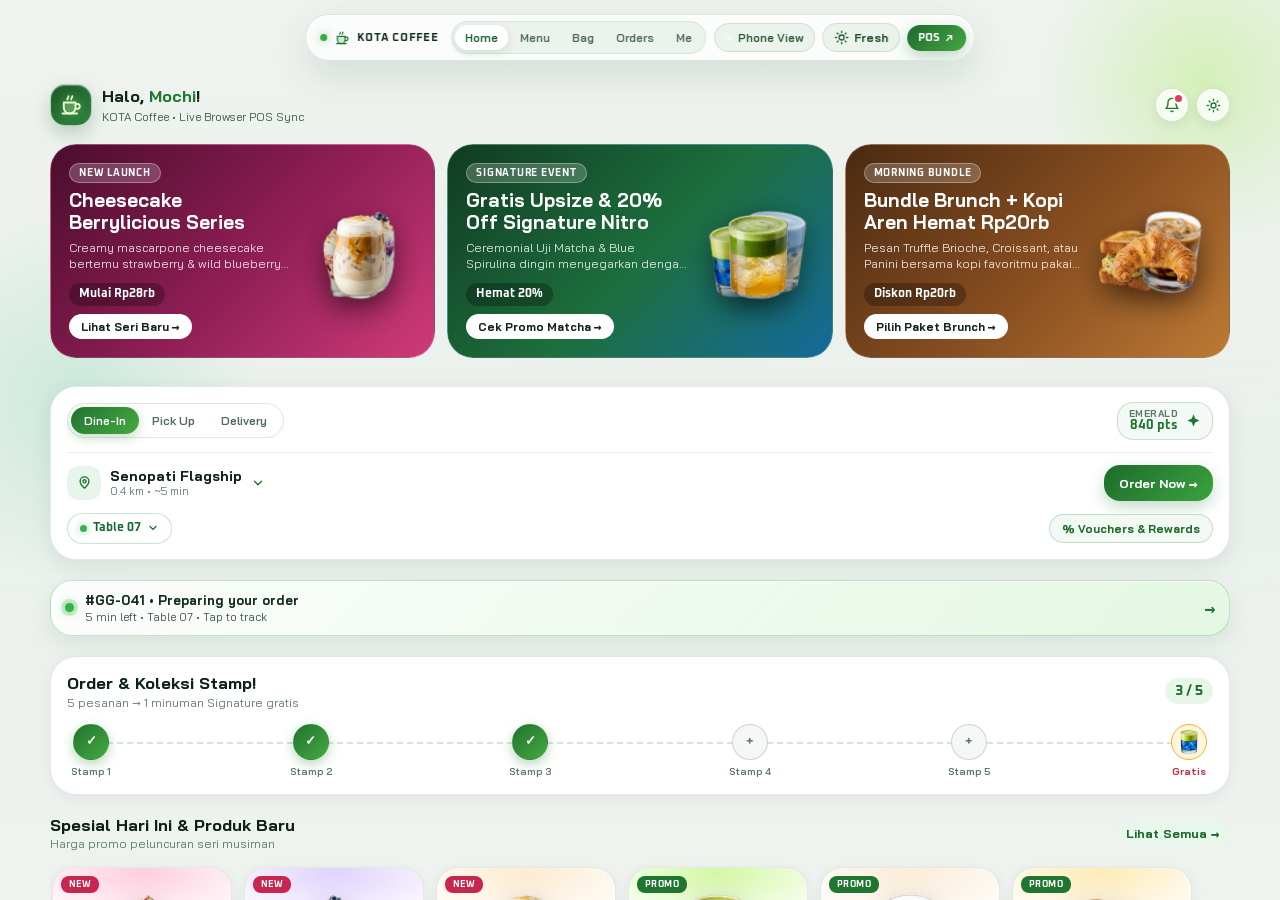
==== commit c4a48ba4: "fix(layout): unlock vertical scroll on Bag/Event/Orders and standardize card spacing across all 8 sc" ====
--- a/index.html
+++ b/index.html
@@ -11,7 +11,7 @@
   <link rel="preconnect" href="https://fonts.googleapis.com" />
   <link rel="preconnect" href="https://fonts.gstatic.com" crossorigin />
   <link href="https://fonts.googleapis.com/css2?family=Bai+Jamjuree:wght@400;500;600;700&family=Oxanium:wght@500;600;700&display=swap" rel="stylesheet" />
-  <link rel="stylesheet" href="styles.css?v=4.0" />
+  <link rel="stylesheet" href="styles.css?v=4.1" />
 </head>
 <body class="show-statusbar">
   <!-- Shared SVG Icon Definitions (KOTA Coffee Emblem) -->
--- a/styles.css
+++ b/styles.css
@@ -447,9 +447,11 @@
   z-index: 2;
   height: 100%;
   overflow-y: auto;
+  overflow-x: hidden;
   -webkit-overflow-scrolling: touch;
+  overscroll-behavior-y: contain;
   scrollbar-width: none;
-  padding: 60px 18px 118px;
+  padding: 62px 18px 132px;
   transition: padding-top 0.28s var(--ease-ios);
 }
 
@@ -466,6 +468,7 @@
   display: flex;
   justify-content: center;
   align-items: center;
+  flex-shrink: 0;
   padding: 11px 0 6px;
   cursor: grab;
   touch-action: none;
@@ -558,7 +561,7 @@
   display: flex;
   align-items: baseline;
   justify-content: space-between;
-  margin: 4px 2px 11px;
+  margin: 4px 2px 13px;
 }
 
 .section-label-row h2,
@@ -1016,7 +1019,7 @@
 .menu-grid {
   display: grid;
   grid-template-columns: repeat(2, minmax(0, 1fr));
-  gap: 14px;
+  gap: 16px 14px;
 }
 
 .menu-empty {
@@ -1237,6 +1240,7 @@
 .product-topbar {
   position: relative;
   z-index: 4;
+  flex-shrink: 0;
   display: flex;
   align-items: center;
   justify-content: space-between;
@@ -1285,8 +1289,11 @@
   flex: 1;
   min-height: 0;
   overflow-y: auto;
+  overflow-x: hidden;
+  -webkit-overflow-scrolling: touch;
+  overscroll-behavior-y: contain;
   scrollbar-width: none;
-  padding: 4px 20px 18px;
+  padding: 6px 20px 30px;
 }
 
 .detail-scroll::-webkit-scrollbar { display: none; }
@@ -1489,8 +1496,8 @@
 .customizer-panel {
   display: flex;
   flex-direction: column;
-  gap: 13px;
-  padding: 14px;
+  gap: 15px;
+  padding: 16px;
   border-radius: 26px;
   background: rgba(4, 14, 22, 0.42);
   backdrop-filter: blur(22px);
@@ -1561,7 +1568,7 @@
   box-shadow: inset 0 1px 0 rgba(255, 255, 255, 0.34), 0 6px 16px rgba(0, 0, 0, 0.22);
 }
 
-.level-block { margin-bottom: 8px; }
+.level-block { margin-bottom: 11px; }
 .level-block:last-child { margin-bottom: 0; }
 .level-label { display: block; font-size: 11.5px; font-weight: 600; color: var(--text-secondary); margin-bottom: 6px; }
 
@@ -1621,6 +1628,7 @@
 .detail-sticky-footer {
   position: relative;
   z-index: 6;
+  flex-shrink: 0;
   padding: 10px 18px 24px;
   display: flex;
   align-items: center;
@@ -1713,7 +1721,7 @@
 .voucher-input-row {
   display: flex;
   gap: 8px;
-  margin-bottom: 18px;
+  margin-bottom: 20px;
 }
 
 .glass-text-input {
@@ -1740,7 +1748,7 @@
 .voucher-list {
   display: flex;
   flex-direction: column;
-  gap: 11px;
+  gap: 12px;
 }
 
 .voucher-card {
@@ -1811,7 +1819,7 @@
 .merch-spotlight-list {
   display: flex;
   flex-direction: column;
-  gap: 11px;
+  gap: 12px;
 }
 
 .merch-row-card {
@@ -1850,15 +1858,24 @@
   position: relative;
   z-index: 2;
   height: 100%;
+  min-height: 0;
   display: flex;
   flex-direction: column;
   padding-top: 58px;
-  padding-bottom: 92px;
+  padding-bottom: 94px;
+}
+
+.bag-content-wrap {
+  flex: 1;
+  height: 100%;
+  min-height: 0;
+  display: flex;
+  flex-direction: column;
 }
 
 body:not(.show-statusbar) .bag-layout { padding-top: 18px; }
 
-.bag-head { padding: 0 18px; margin-bottom: 10px; }
+.bag-head { padding: 0 18px; margin-bottom: 12px; flex-shrink: 0; }
 .bag-count-inline { font-family: var(--font-display); font-size: 17px; color: var(--lime-neon); }
 
 .add-more-pill {
@@ -1872,14 +1889,15 @@
 }
 
 .bag-scroll {
+  display: block;
   flex: 1;
   min-height: 0;
   overflow-y: auto;
+  overflow-x: hidden;
+  -webkit-overflow-scrolling: touch;
+  overscroll-behavior-y: contain;
   scrollbar-width: none;
-  padding: 2px 18px 16px;
-  display: flex;
-  flex-direction: column;
-  gap: 12px;
+  padding: 4px 18px 44px;
 }
 
 .bag-scroll::-webkit-scrollbar { display: none; }
@@ -2107,8 +2125,8 @@
 .sum-total span:last-child { font-family: var(--font-display); color: var(--lime-neon); }
 
 .bag-checkout-bar {
-  margin: 8px 18px 0;
-  padding: 10px 12px 10px 16px;
+  margin: 4px 0 0;
+  padding: 12px 14px 12px 16px;
   border-radius: 28px;
   display: flex;
   align-items: center;
@@ -2151,13 +2169,14 @@
 .orders-scroll {
   position: relative;
   z-index: 2;
+  display: block;
   height: 100%;
   overflow-y: auto;
+  overflow-x: hidden;
+  -webkit-overflow-scrolling: touch;
+  overscroll-behavior-y: contain;
   scrollbar-width: none;
   padding-top: 62px;
-  display: flex;
-  flex-direction: column;
-  gap: 18px;
 }
 
 .orders-scroll::-webkit-scrollbar { display: none; }
@@ -2366,7 +2385,7 @@
 .pairing-glass-sheet {
   flex: 1;
   border-radius: 40px 40px 0 0;
-  padding-bottom: 106px;
+  padding-bottom: 128px;
   background: linear-gradient(180deg, rgba(3, 14, 22, 0.72) 0%, rgba(6, 26, 40, 0.68) 60%, rgba(4, 20, 32, 0.88) 100%);
   backdrop-filter: blur(18px) saturate(165%);
   -webkit-backdrop-filter: blur(18px) saturate(165%);
@@ -2381,9 +2400,13 @@
 .pairing-carousel {
   display: flex;
   gap: 14px;
-  padding: 4px 20px 16px;
+  padding: 4px 20px 18px;
   overflow-x: auto;
   scroll-snap-type: x proximity;
+  scroll-padding-inline: 20px;
+  -webkit-overflow-scrolling: touch;
+  overscroll-behavior-x: contain;
+  scroll-behavior: smooth;
   scrollbar-width: none;
 }
 
@@ -2400,13 +2423,13 @@
 .pairing-card-sub { margin-top: 2px; font-family: var(--font-display); font-size: 12.5px; color: var(--lime-neon); }
 
 .order-history-section {
-  padding: 12px 20px 0;
+  padding: 16px 20px 0;
 }
 
 .order-history-list {
   display: flex;
   flex-direction: column;
-  gap: 9px;
+  gap: 12px;
 }
 
 .history-row {
@@ -2611,7 +2634,7 @@
 .glass-drawer {
   width: 100%;
   max-height: 88%;
-  padding: 0 20px 26px;
+  padding: 0 20px 32px;
   border-radius: 40px 40px 0 0;
   display: flex;
   flex-direction: column;
@@ -2623,6 +2646,8 @@
   transform: translateY(100%);
   transition: transform 0.4s var(--ease-ios);
   overflow-y: auto;
+  -webkit-overflow-scrolling: touch;
+  overscroll-behavior-y: contain;
   scrollbar-width: none;
 }
 
@@ -3845,14 +3870,51 @@
   background: rgba(42, 152, 58, 0.12);
 }
 
-/* Zero-Clip Horizontal Scrollers Across All Views */
+/* Unified Breathable Mobile & Phone-Preview Stack Spacing Across ALL Screens */
+.bag-responsive-grid,
+.orders-responsive-grid,
+.me-responsive-grid,
+.promo-two-col {
+  display: flex;
+  flex-direction: column;
+  gap: 18px;
+}
+
 .bag-left-col,
 .bag-right-col,
 .orders-left-col,
-.orders-right-col,
+.orders-right-col {
+  min-width: 0;
+  display: flex;
+  flex-direction: column;
+  gap: 16px;
+}
+
 .promo-two-col > *,
 .me-responsive-grid > * {
   min-width: 0;
+}
+
+.orders-responsive-grid {
+  min-height: 100%;
+  gap: 22px;
+}
+.orders-right-col {
+  flex: 1;
+}
+
+.promo-two-col {
+  gap: 22px;
+}
+
+.me-side-stack {
+  display: flex;
+  flex-direction: column;
+  gap: 14px;
+}
+.me-side-stack .appearance-glass-card,
+.me-side-stack .pos-portal-card {
+  margin-top: 0;
 }
 
 .order-again-block { margin-bottom: 14px; }
@@ -4429,6 +4491,7 @@
 
   body:not(.mobile-preview-mode) .bag-content-wrap {
     height: 100%;
+    min-height: 0;
     display: flex;
     flex-direction: column;
     padding: 0 28px;
@@ -4470,12 +4533,16 @@
     align-items: start;
   }
 
+  body:not(.mobile-preview-mode) .orders-responsive-grid {
+    min-height: 0;
+  }
+
   body:not(.mobile-preview-mode) .bag-right-col {
     position: sticky;
     top: 4px;
     display: flex;
     flex-direction: column;
-    gap: 12px;
+    gap: 16px;
   }
 
   body:not(.mobile-preview-mode) .bag-checkout-bar { margin: 0; }
@@ -4893,6 +4960,10 @@
   color: #1c6b2a;
 }
 
+.quick-order-card .delivery-address-bar {
+  margin-bottom: 0;
+}
+
 /* Home Section Headers & Breathing Room */
 .home-section-card {
   padding: 16px;
@@ -5152,7 +5223,7 @@
 .home-events-grid {
   display: grid;
   grid-template-columns: 1fr;
-  gap: 11px;
+  gap: 14px;
 }
 
 .home-event-tile {
@@ -5195,7 +5266,7 @@
   align-items: center;
   justify-content: space-between;
   gap: 10px;
-  margin-bottom: 12px;
+  margin-bottom: 14px;
 }
 
 .menu-store-chip {
@@ -5251,8 +5322,9 @@
   box-shadow: 0 3px 10px rgba(14, 38, 22, 0.06);
 }
 .me-rewards-btn { width: 100%; text-align: left; margin-top: 0; }
-.me-side-stack { display: flex; flex-direction: column; gap: 12px; }
-.me-side-stack .appearance-glass-card { margin-top: 0; }
+.me-side-stack { display: flex; flex-direction: column; gap: 14px; }
+.me-side-stack .appearance-glass-card,
+.me-side-stack .pos-portal-card { margin-top: 0; }
 
 /* ==========================================================================
    CHECKOUT REMAKE: ROUTE TIMELINE + ORDER STRIP + DIRECT VERTICAL PAYMENT LIST
@@ -5478,18 +5550,21 @@
 .event-handle-bar {
   position: absolute;
   top: 0;
-  left: 0;
-  right: 0;
+  left: 56px;
+  right: 56px;
   z-index: 10;
 }
 .event-handle-bar .sheet-handle-pill { background: rgba(255, 255, 255, 0.58) !important; }
 
 .event-scroll {
   flex: 1;
+  min-height: 0;
   overflow-y: auto;
+  overflow-x: hidden;
   -webkit-overflow-scrolling: touch;
+  overscroll-behavior-y: contain;
   scrollbar-width: none;
-  padding-bottom: 36px;
+  padding-bottom: 110px;
 }
 .event-scroll::-webkit-scrollbar { display: none; }
 
@@ -5506,6 +5581,7 @@
   position: absolute;
   top: 16px;
   right: 16px;
+  z-index: 12;
   width: 34px;
   height: 34px;
   border-radius: 50%;
@@ -5608,12 +5684,12 @@
   box-shadow: 0 6px 18px rgba(0, 0, 0, 0.22);
 }
 
-.event-body { padding: 18px 18px 10px; }
+.event-body { padding: 20px 18px 24px; }
 .event-story {
   font-size: 13px;
   line-height: 1.55;
   color: var(--text-secondary);
-  margin-bottom: 18px;
+  margin-bottom: 20px;
   padding: 13px 15px;
   border-radius: 18px;
   background: rgba(255, 255, 255, 0.06);
@@ -5718,6 +5794,9 @@
   .glass-bottom-dock { bottom: calc(env(safe-area-inset-bottom, 8px) + 10px); }
   .floating-minicart { bottom: calc(env(safe-area-inset-bottom, 8px) + 86px); }
   .glass-toast { top: calc(env(safe-area-inset-top, 10px) + 14px) !important; }
-  .bag-right-col { display: flex; flex-direction: column; gap: 12px; margin-top: 12px; }
-  .bag-checkout-bar { margin: 0; }
-}
+  .bag-right-col { display: flex; flex-direction: column; gap: 16px; margin-top: 0; }
+  .bag-checkout-bar { margin: 4px 0 0; }
+  .event-frame-container {
+    height: calc(100dvh - env(safe-area-inset-top, 10px) - 24px) !important;
+  }
+}
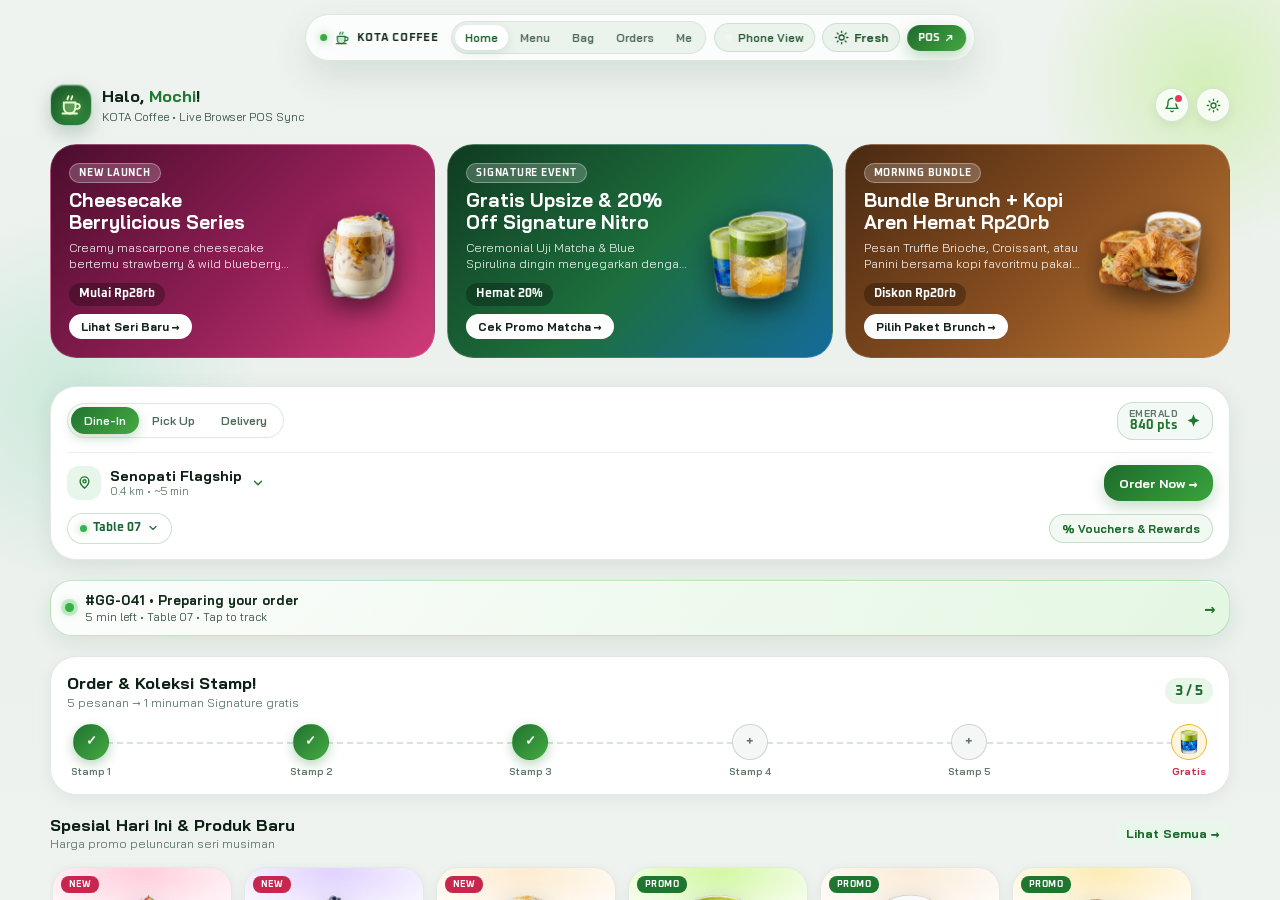
==== commit a2aade75: "fix(scroll): eliminate hard guillotine scroll clipping with floating overlays, soft edge masks & unc" ====
--- a/index.html
+++ b/index.html
@@ -11,7 +11,7 @@
   <link rel="preconnect" href="https://fonts.googleapis.com" />
   <link rel="preconnect" href="https://fonts.gstatic.com" crossorigin />
   <link href="https://fonts.googleapis.com/css2?family=Bai+Jamjuree:wght@400;500;600;700&family=Oxanium:wght@500;600;700&display=swap" rel="stylesheet" />
-  <link rel="stylesheet" href="styles.css?v=4.1" />
+  <link rel="stylesheet" href="styles.css?v=4.2" />
 </head>
 <body class="show-statusbar">
   <!-- Shared SVG Icon Definitions (KOTA Coffee Emblem) -->
--- a/styles.css
+++ b/styles.css
@@ -451,7 +451,9 @@
   -webkit-overflow-scrolling: touch;
   overscroll-behavior-y: contain;
   scrollbar-width: none;
-  padding: 62px 18px 132px;
+  padding: 62px 18px 136px;
+  -webkit-mask-image: linear-gradient(to bottom, transparent 0px, transparent 32px, #000 58px, #000 calc(100% - 94px), transparent calc(100% - 14px), transparent 100%);
+  mask-image: linear-gradient(to bottom, transparent 0px, transparent 32px, #000 58px, #000 calc(100% - 94px), transparent calc(100% - 14px), transparent 100%);
   transition: padding-top 0.28s var(--ease-ios);
 }
 
@@ -461,10 +463,14 @@
 
 body:not(.show-statusbar) .scroll-body {
   padding-top: 20px;
+  -webkit-mask-image: linear-gradient(to bottom, transparent 0px, #000 16px, #000 calc(100% - 94px), transparent calc(100% - 14px), transparent 100%);
+  mask-image: linear-gradient(to bottom, transparent 0px, #000 16px, #000 calc(100% - 94px), transparent calc(100% - 14px), transparent 100%);
 }
 
 /* Shared Brand Badge & Drag Handle */
 .sheet-handle-bar {
+  position: relative;
+  z-index: 8;
   display: flex;
   justify-content: center;
   align-items: center;
@@ -983,13 +989,14 @@
   display: flex;
   gap: 8px;
   overflow-x: auto;
+  scroll-snap-type: x proximity;
   scroll-padding-inline: 18px;
   -webkit-overflow-scrolling: touch;
   overscroll-behavior-x: contain;
   scroll-behavior: smooth;
   scrollbar-width: none;
-  margin: 0 -18px 14px;
-  padding: 4px 18px 8px;
+  margin: 0 -18px 6px;
+  padding: 6px 18px 18px;
 }
 
 .category-pills::-webkit-scrollbar { display: none; }
@@ -1239,7 +1246,7 @@
 
 .product-topbar {
   position: relative;
-  z-index: 4;
+  z-index: 8;
   flex-shrink: 0;
   display: flex;
   align-items: center;
@@ -1284,16 +1291,17 @@
 }
 
 .detail-scroll {
-  position: relative;
+  position: absolute;
+  inset: 0;
   z-index: 4;
-  flex: 1;
-  min-height: 0;
   overflow-y: auto;
   overflow-x: hidden;
   -webkit-overflow-scrolling: touch;
   overscroll-behavior-y: contain;
   scrollbar-width: none;
-  padding: 6px 20px 30px;
+  padding: 78px 20px 124px;
+  -webkit-mask-image: linear-gradient(to bottom, transparent 0px, transparent 50px, #000 76px, #000 calc(100% - 108px), transparent calc(100% - 62px), transparent 100%);
+  mask-image: linear-gradient(to bottom, transparent 0px, transparent 50px, #000 76px, #000 calc(100% - 108px), transparent calc(100% - 62px), transparent 100%);
 }
 
 .detail-scroll::-webkit-scrollbar { display: none; }
@@ -1351,9 +1359,14 @@
 
 .flavor-chips-row {
   display: flex;
-  gap: 7px;
-  margin-top: 12px;
+  gap: 8px;
+  margin: 10px -20px 0;
+  padding: 4px 20px 8px;
   overflow-x: auto;
+  scroll-padding-inline: 20px;
+  -webkit-overflow-scrolling: touch;
+  overscroll-behavior-x: contain;
+  scroll-behavior: smooth;
   scrollbar-width: none;
 }
 
@@ -1624,16 +1637,23 @@
   box-shadow: 0 0 0 3px var(--item-glow-top);
 }
 
-/* Detail Sticky Bottom Footer */
+/* Detail Sticky Bottom Footer (Floating seamlessly over .detail-scroll — zero hard clip!) */
 .detail-sticky-footer {
-  position: relative;
-  z-index: 6;
-  flex-shrink: 0;
-  padding: 10px 18px 24px;
+  position: absolute;
+  left: 0;
+  right: 0;
+  bottom: 0;
+  z-index: 8;
+  pointer-events: none;
+  padding: 24px 18px 24px;
   display: flex;
   align-items: center;
   gap: 10px;
-  background: linear-gradient(180deg, transparent 0%, rgba(4, 14, 22, 0.72) 28%, rgba(4, 14, 22, 0.92) 100%);
+  background: linear-gradient(180deg, transparent 0%, rgba(4, 14, 22, 0.56) 36%, rgba(4, 14, 22, 0.88) 100%);
+}
+
+.detail-sticky-footer > * {
+  pointer-events: auto;
 }
 
 .detail-bag-shortcut {
@@ -1862,7 +1882,7 @@
   display: flex;
   flex-direction: column;
   padding-top: 58px;
-  padding-bottom: 94px;
+  padding-bottom: 0;
 }
 
 .bag-content-wrap {
@@ -1875,7 +1895,7 @@
 
 body:not(.show-statusbar) .bag-layout { padding-top: 18px; }
 
-.bag-head { padding: 0 18px; margin-bottom: 12px; flex-shrink: 0; }
+.bag-head { padding: 0 18px 6px; margin-bottom: 0; flex-shrink: 0; }
 .bag-count-inline { font-family: var(--font-display); font-size: 17px; color: var(--lime-neon); }
 
 .add-more-pill {
@@ -1897,7 +1917,9 @@
   -webkit-overflow-scrolling: touch;
   overscroll-behavior-y: contain;
   scrollbar-width: none;
-  padding: 4px 18px 44px;
+  padding: 14px 18px 136px;
+  -webkit-mask-image: linear-gradient(to bottom, transparent 0px, #000 14px, #000 calc(100% - 94px), transparent calc(100% - 14px), transparent 100%);
+  mask-image: linear-gradient(to bottom, transparent 0px, #000 14px, #000 calc(100% - 94px), transparent calc(100% - 14px), transparent 100%);
 }
 
 .bag-scroll::-webkit-scrollbar { display: none; }
@@ -2177,10 +2199,16 @@
   overscroll-behavior-y: contain;
   scrollbar-width: none;
   padding-top: 62px;
+  -webkit-mask-image: linear-gradient(to bottom, transparent 0px, transparent 32px, #000 58px, #000 100%);
+  mask-image: linear-gradient(to bottom, transparent 0px, transparent 32px, #000 58px, #000 100%);
 }
 
 .orders-scroll::-webkit-scrollbar { display: none; }
-body:not(.show-statusbar) .orders-scroll { padding-top: 20px; }
+body:not(.show-statusbar) .orders-scroll {
+  padding-top: 20px;
+  -webkit-mask-image: linear-gradient(to bottom, transparent 0px, #000 16px, #000 100%);
+  mask-image: linear-gradient(to bottom, transparent 0px, #000 16px, #000 100%);
+}
 
 .order-glass-card {
   margin: 0 16px;
@@ -2400,7 +2428,7 @@
 .pairing-carousel {
   display: flex;
   gap: 14px;
-  padding: 4px 20px 18px;
+  padding: 6px 20px 20px;
   overflow-x: auto;
   scroll-snap-type: x proximity;
   scroll-padding-inline: 20px;
@@ -2562,19 +2590,21 @@
   display: flex;
   gap: 12px;
   overflow-x: auto;
+  scroll-snap-type: x proximity;
   scroll-padding-inline: 18px;
   -webkit-overflow-scrolling: touch;
   overscroll-behavior-x: contain;
   scroll-behavior: smooth;
   scrollbar-width: none;
-  margin: 0 -18px;
-  padding: 4px 18px 10px;
+  margin: 0 -18px -6px;
+  padding: 4px 18px 16px;
 }
 
 .favorites-row::-webkit-scrollbar { display: none; }
 
 .fav-mini-card {
   flex: 0 0 132px;
+  scroll-snap-align: start;
   padding: 12px;
   border-radius: 24px;
   background: rgba(12, 28, 40, 0.6);
@@ -2634,10 +2664,9 @@
 .glass-drawer {
   width: 100%;
   max-height: 88%;
-  padding: 0 20px 32px;
+  padding: 0 20px 36px;
   border-radius: 40px 40px 0 0;
-  display: flex;
-  flex-direction: column;
+  display: block;
   background: linear-gradient(180deg, rgba(10, 26, 38, 0.92) 0%, rgba(5, 16, 25, 0.97) 100%);
   backdrop-filter: blur(18px) saturate(165%);
   -webkit-backdrop-filter: blur(18px) saturate(165%);
@@ -2646,6 +2675,7 @@
   transform: translateY(100%);
   transition: transform 0.4s var(--ease-ios);
   overflow-y: auto;
+  overflow-x: hidden;
   -webkit-overflow-scrolling: touch;
   overscroll-behavior-y: contain;
   scrollbar-width: none;
@@ -3665,7 +3695,7 @@
 }
 
 html[data-theme="light"] .detail-sticky-footer {
-  background: linear-gradient(180deg, transparent 0%, rgba(246, 251, 246, 0.84) 26%, rgba(246, 251, 246, 0.96) 100%);
+  background: linear-gradient(180deg, transparent 0%, rgba(246, 251, 246, 0.58) 38%, rgba(246, 251, 246, 0.92) 100%);
 }
 
 html[data-theme="light"] .detail-bag-shortcut {
@@ -3923,18 +3953,20 @@
   display: flex;
   gap: 10px;
   overflow-x: auto;
+  scroll-snap-type: x proximity;
   scroll-padding-inline: 18px;
   -webkit-overflow-scrolling: touch;
   overscroll-behavior-x: contain;
   scroll-behavior: smooth;
   scrollbar-width: none;
-  margin: 0 -18px;
-  padding: 4px 18px 8px;
+  margin: 0 -18px -6px;
+  padding: 4px 18px 14px;
 }
 .order-again-row::-webkit-scrollbar { display: none; }
 
 .order-again-chip {
   flex: 0 0 auto;
+  scroll-snap-align: start;
   display: inline-flex;
   align-items: center;
   gap: 9px;
@@ -4049,23 +4081,23 @@
 
 .milk-pills-grid {
   display: grid;
-  grid-template-columns: repeat(2, 1fr);
-  gap: 7px;
+  grid-template-columns: repeat(2, minmax(0, 1fr));
+  gap: 8px;
 }
 .milk-pill {
-  padding: 8px 10px;
+  padding: 9px 11px;
   border-radius: 15px;
   display: flex;
   align-items: center;
   justify-content: space-between;
   gap: 6px;
-  font-size: 12px;
+  font-size: 11.5px;
   font-weight: 600;
   background: rgba(255, 255, 255, 0.06);
   border: 1px solid rgba(255, 255, 255, 0.14);
   color: var(--text-secondary);
 }
-.milk-pill small { font-family: var(--font-display); font-size: 10.5px; opacity: 0.85; }
+.milk-pill small { font-family: var(--font-display); font-size: 10px; opacity: 0.85; white-space: nowrap; }
 .milk-pill.is-active {
   background: var(--item-accent);
   color: #08150b;
@@ -4124,17 +4156,19 @@
   display: flex;
   gap: 10px;
   overflow-x: auto;
+  scroll-snap-type: x proximity;
   scroll-padding-inline: 18px;
   -webkit-overflow-scrolling: touch;
   overscroll-behavior-x: contain;
   scroll-behavior: smooth;
   scrollbar-width: none;
-  margin: 0 -18px;
-  padding: 4px 18px 10px;
+  margin: 0 -18px -4px;
+  padding: 4px 18px 14px;
 }
 .bag-upsell-row::-webkit-scrollbar { display: none; }
 .upsell-mini-card {
   flex: 0 0 175px;
+  scroll-snap-align: start;
   padding: 9px 10px;
   border-radius: 20px;
   background: rgba(12, 28, 42, 0.56);
@@ -4481,12 +4515,14 @@
 
   body:not(.mobile-preview-mode) .scroll-body,
   body:not(.mobile-preview-mode) .orders-scroll {
-    padding: 84px 28px 42px;
+    padding: 84px 28px 48px;
+    -webkit-mask-image: linear-gradient(to bottom, transparent 0px, transparent 54px, #000 82px, #000 100%);
+    mask-image: linear-gradient(to bottom, transparent 0px, transparent 54px, #000 82px, #000 100%);
   }
 
   body:not(.mobile-preview-mode) .bag-layout {
     padding-top: 84px;
-    padding-bottom: 24px;
+    padding-bottom: 0;
   }
 
   body:not(.mobile-preview-mode) .bag-content-wrap {
@@ -4497,10 +4533,15 @@
     padding: 0 28px;
   }
 
-  body:not(.mobile-preview-mode) .bag-head,
-  body:not(.mobile-preview-mode) .bag-scroll {
+  body:not(.mobile-preview-mode) .bag-head {
     padding-left: 0;
     padding-right: 0;
+  }
+
+  body:not(.mobile-preview-mode) .bag-scroll {
+    padding: 14px 0 48px;
+    -webkit-mask-image: linear-gradient(to bottom, transparent 0px, #000 14px, #000 100%);
+    mask-image: linear-gradient(to bottom, transparent 0px, #000 14px, #000 100%);
   }
 
   /* Multi-column Responsive Grids */
@@ -4514,8 +4555,8 @@
   body:not(.mobile-preview-mode) .promo-banner-card { flex: none; }
 
   body:not(.mobile-preview-mode) .category-pills {
-    margin: 0 0 16px;
-    padding: 2px 0;
+    margin: 0 0 10px;
+    padding: 4px 2px 14px;
   }
 
   body:not(.mobile-preview-mode) .menu-grid {
@@ -4702,8 +4743,8 @@
   overscroll-behavior-x: contain;
   scroll-behavior: smooth;
   scrollbar-width: none;
-  margin: 0 -18px;
-  padding: 2px 18px 8px;
+  margin: 0 -18px -10px;
+  padding: 4px 18px 18px;
 }
 .hero-event-carousel::-webkit-scrollbar { display: none; }
 
@@ -5101,19 +5142,21 @@
   display: flex;
   gap: 12px;
   overflow-x: auto;
+  scroll-snap-type: x proximity;
   scroll-padding-inline: 18px;
   -webkit-overflow-scrolling: touch;
   overscroll-behavior-x: contain;
   scroll-behavior: smooth;
   scrollbar-width: none;
-  margin: 0 -18px;
-  padding: 4px 18px 10px;
+  margin: 0 -18px -6px;
+  padding: 4px 18px 16px;
 }
 .home-specials-row::-webkit-scrollbar { display: none; }
 
 .special-card {
   position: relative;
   flex: 0 0 152px;
+  scroll-snap-align: start;
   border-radius: 22px;
   overflow: hidden;
   background: rgba(14, 30, 44, 0.84);
@@ -5564,7 +5607,7 @@
   -webkit-overflow-scrolling: touch;
   overscroll-behavior-y: contain;
   scrollbar-width: none;
-  padding-bottom: 110px;
+  padding-bottom: 44px;
 }
 .event-scroll::-webkit-scrollbar { display: none; }
 
@@ -5784,12 +5827,25 @@
   .bag-layout {
     padding-top: calc(env(safe-area-inset-top, 10px) + 14px) !important;
   }
+  .scroll-body {
+    -webkit-mask-image: linear-gradient(to bottom, transparent 0px, #000 16px, #000 calc(100% - 92px), transparent calc(100% - 14px), transparent 100%);
+    mask-image: linear-gradient(to bottom, transparent 0px, #000 16px, #000 calc(100% - 92px), transparent calc(100% - 14px), transparent 100%);
+  }
+  .orders-scroll {
+    -webkit-mask-image: linear-gradient(to bottom, transparent 0px, #000 16px, #000 100%);
+    mask-image: linear-gradient(to bottom, transparent 0px, #000 16px, #000 100%);
+  }
   .detail-frame-container {
     height: calc(100dvh - env(safe-area-inset-top, 10px) - 24px) !important;
   }
   .product-glass-sheet {
     top: 0 !important;
-    padding-bottom: env(safe-area-inset-bottom, 0px);
+  }
+  .detail-scroll {
+    padding-bottom: calc(env(safe-area-inset-bottom, 0px) + 128px);
+  }
+  .detail-sticky-footer {
+    padding-bottom: calc(env(safe-area-inset-bottom, 0px) + 22px);
   }
   .glass-bottom-dock { bottom: calc(env(safe-area-inset-bottom, 8px) + 10px); }
   .floating-minicart { bottom: calc(env(safe-area-inset-bottom, 8px) + 86px); }
